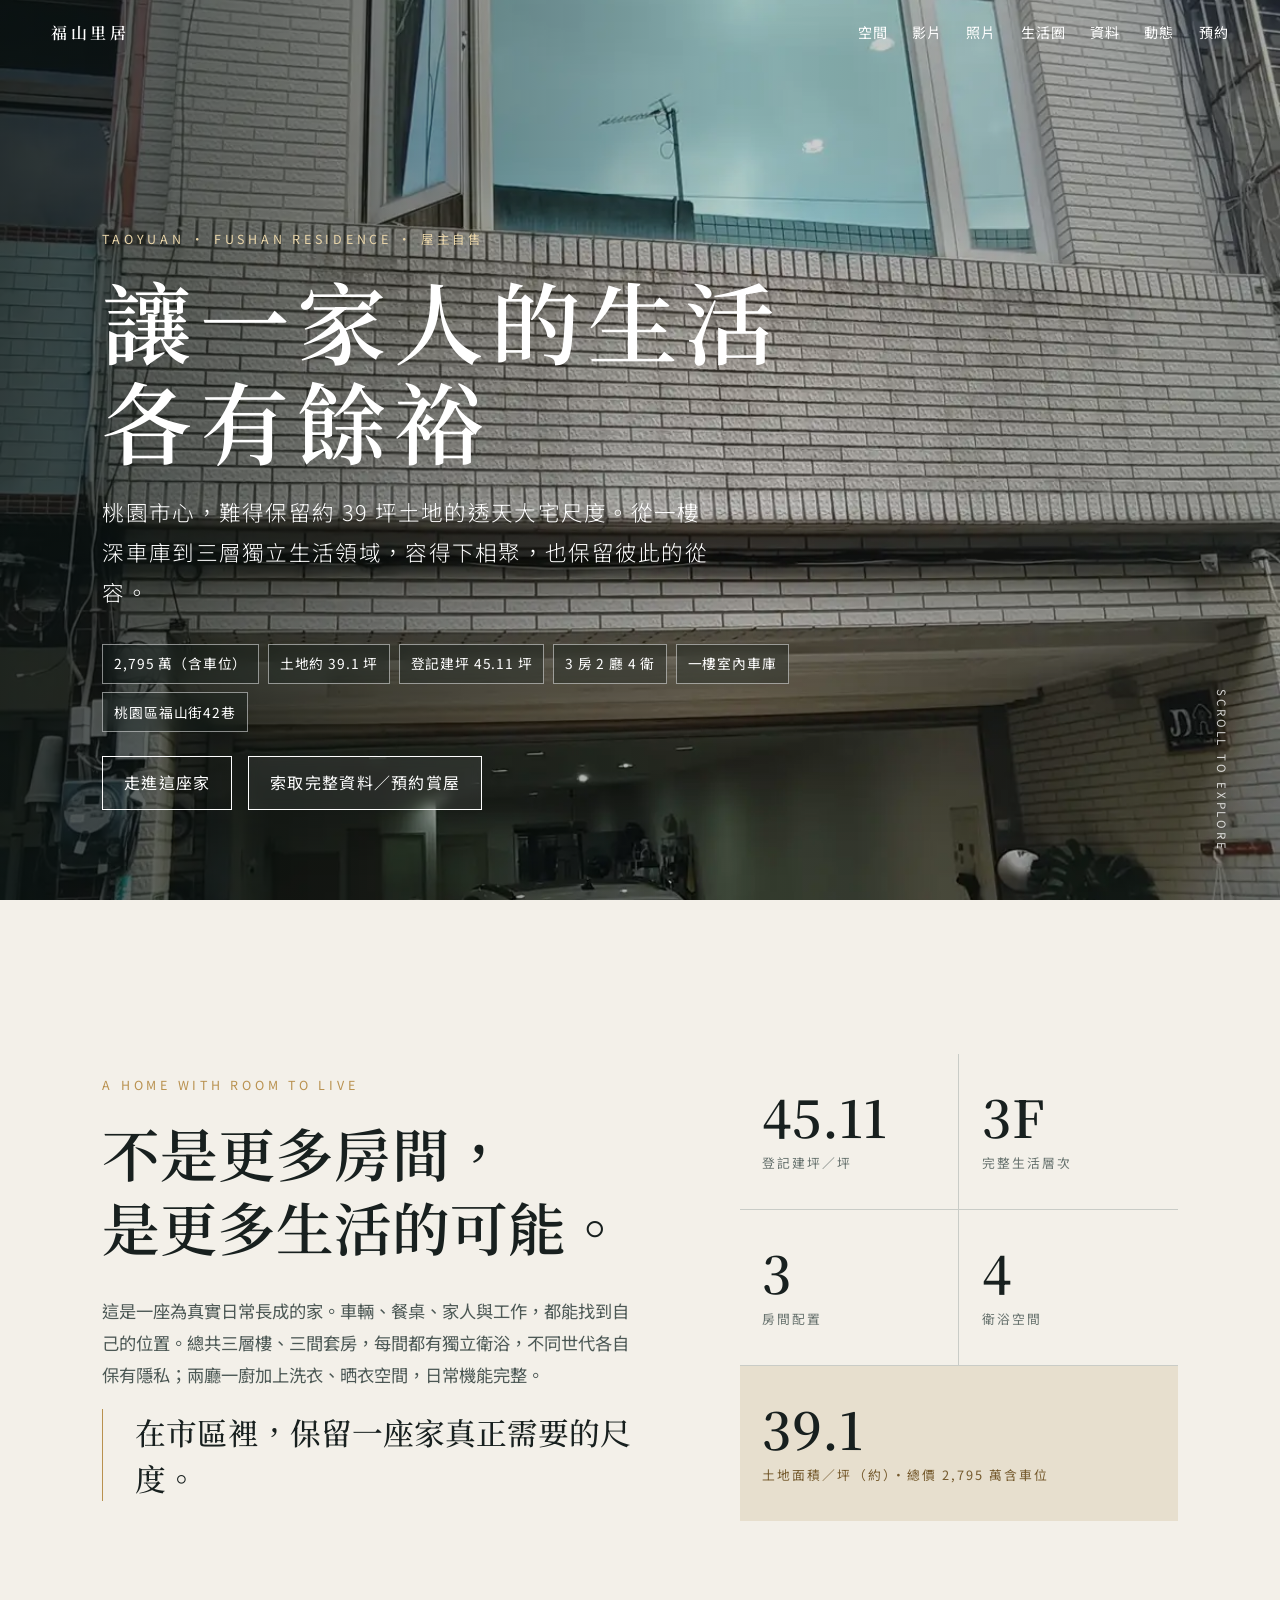
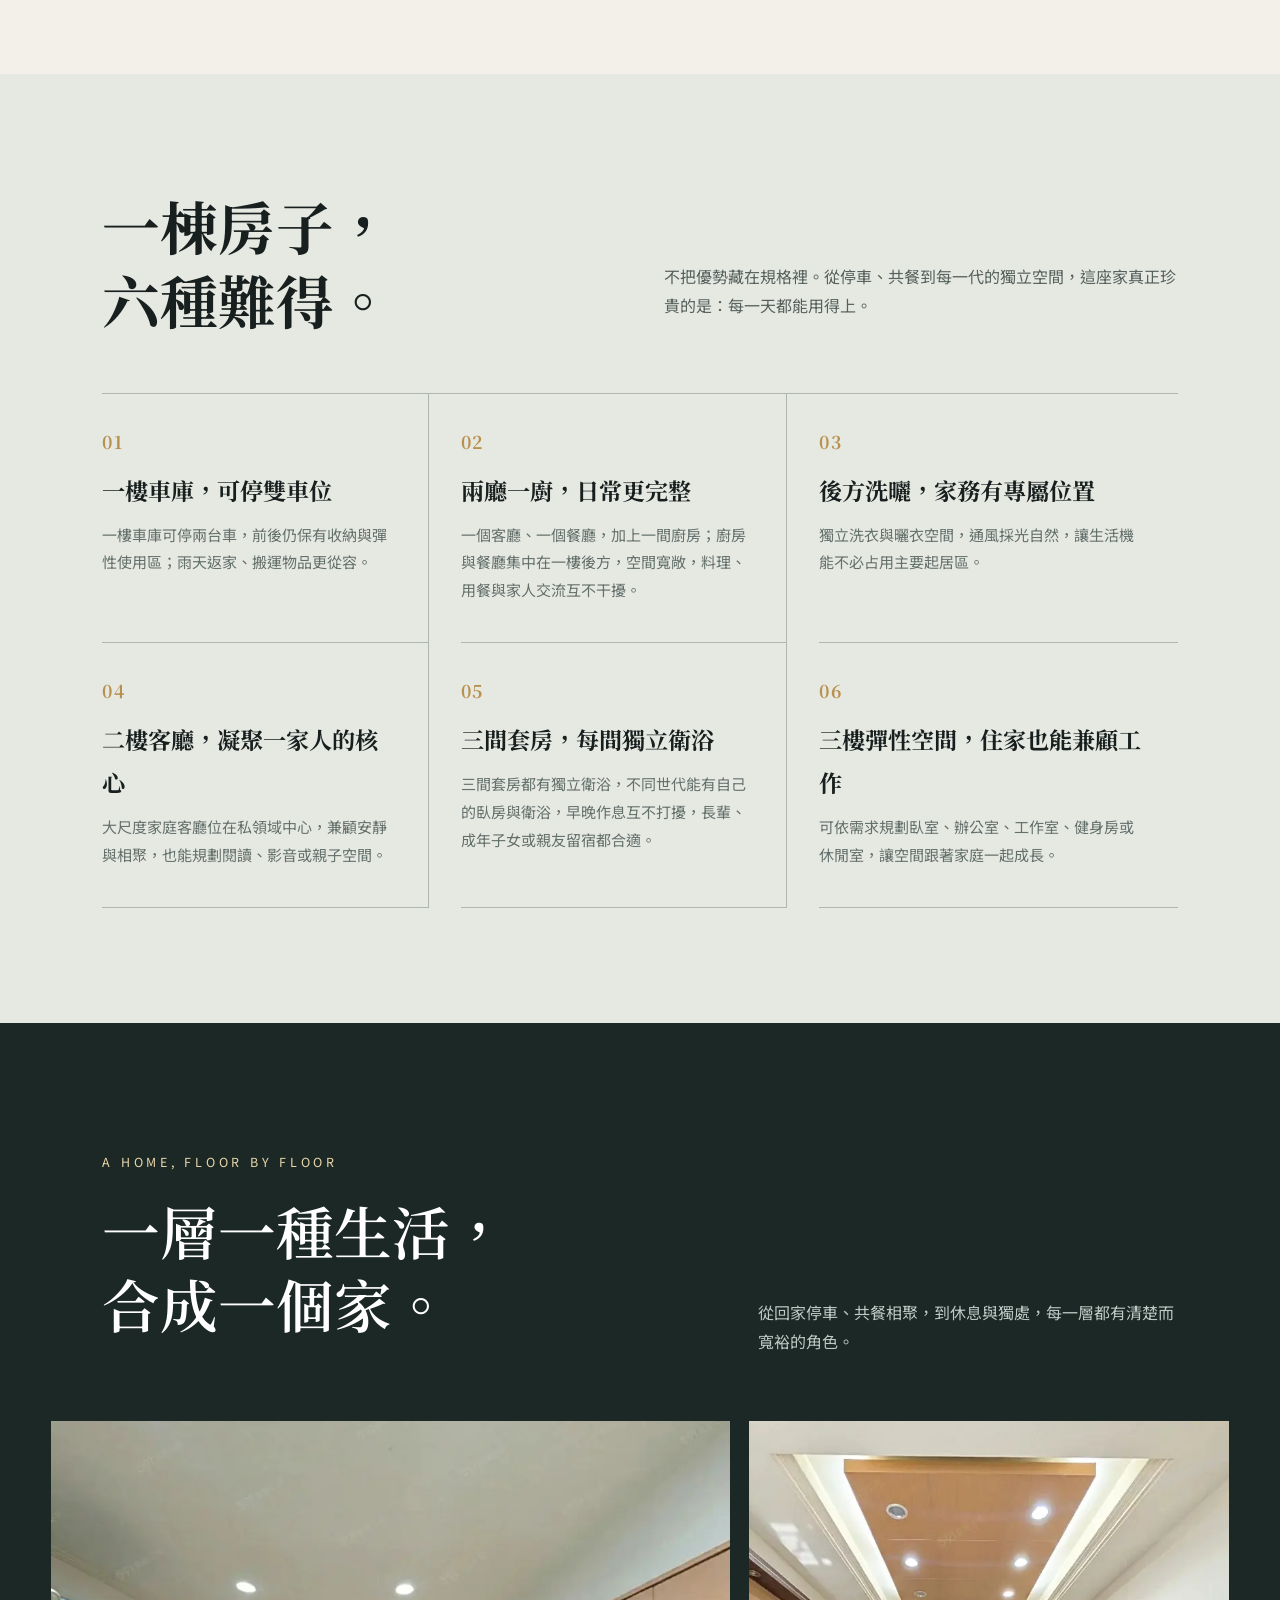
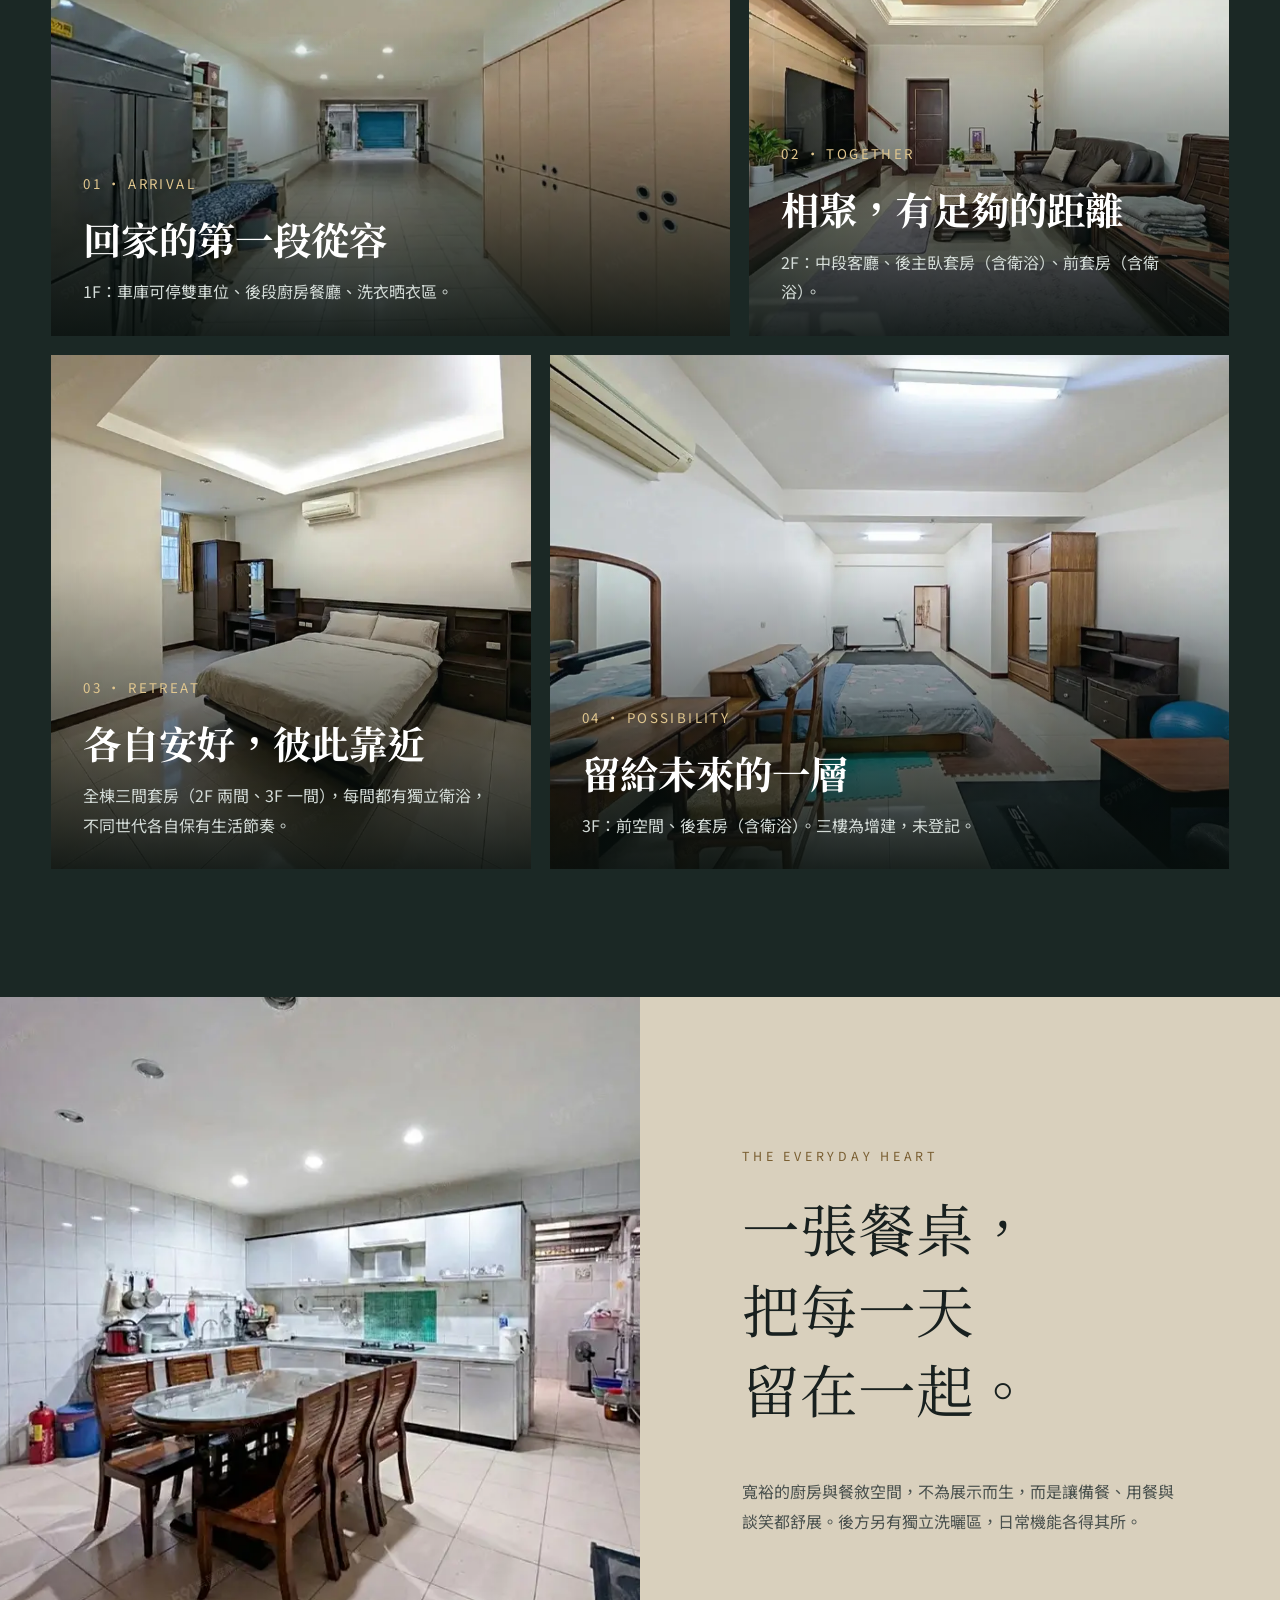
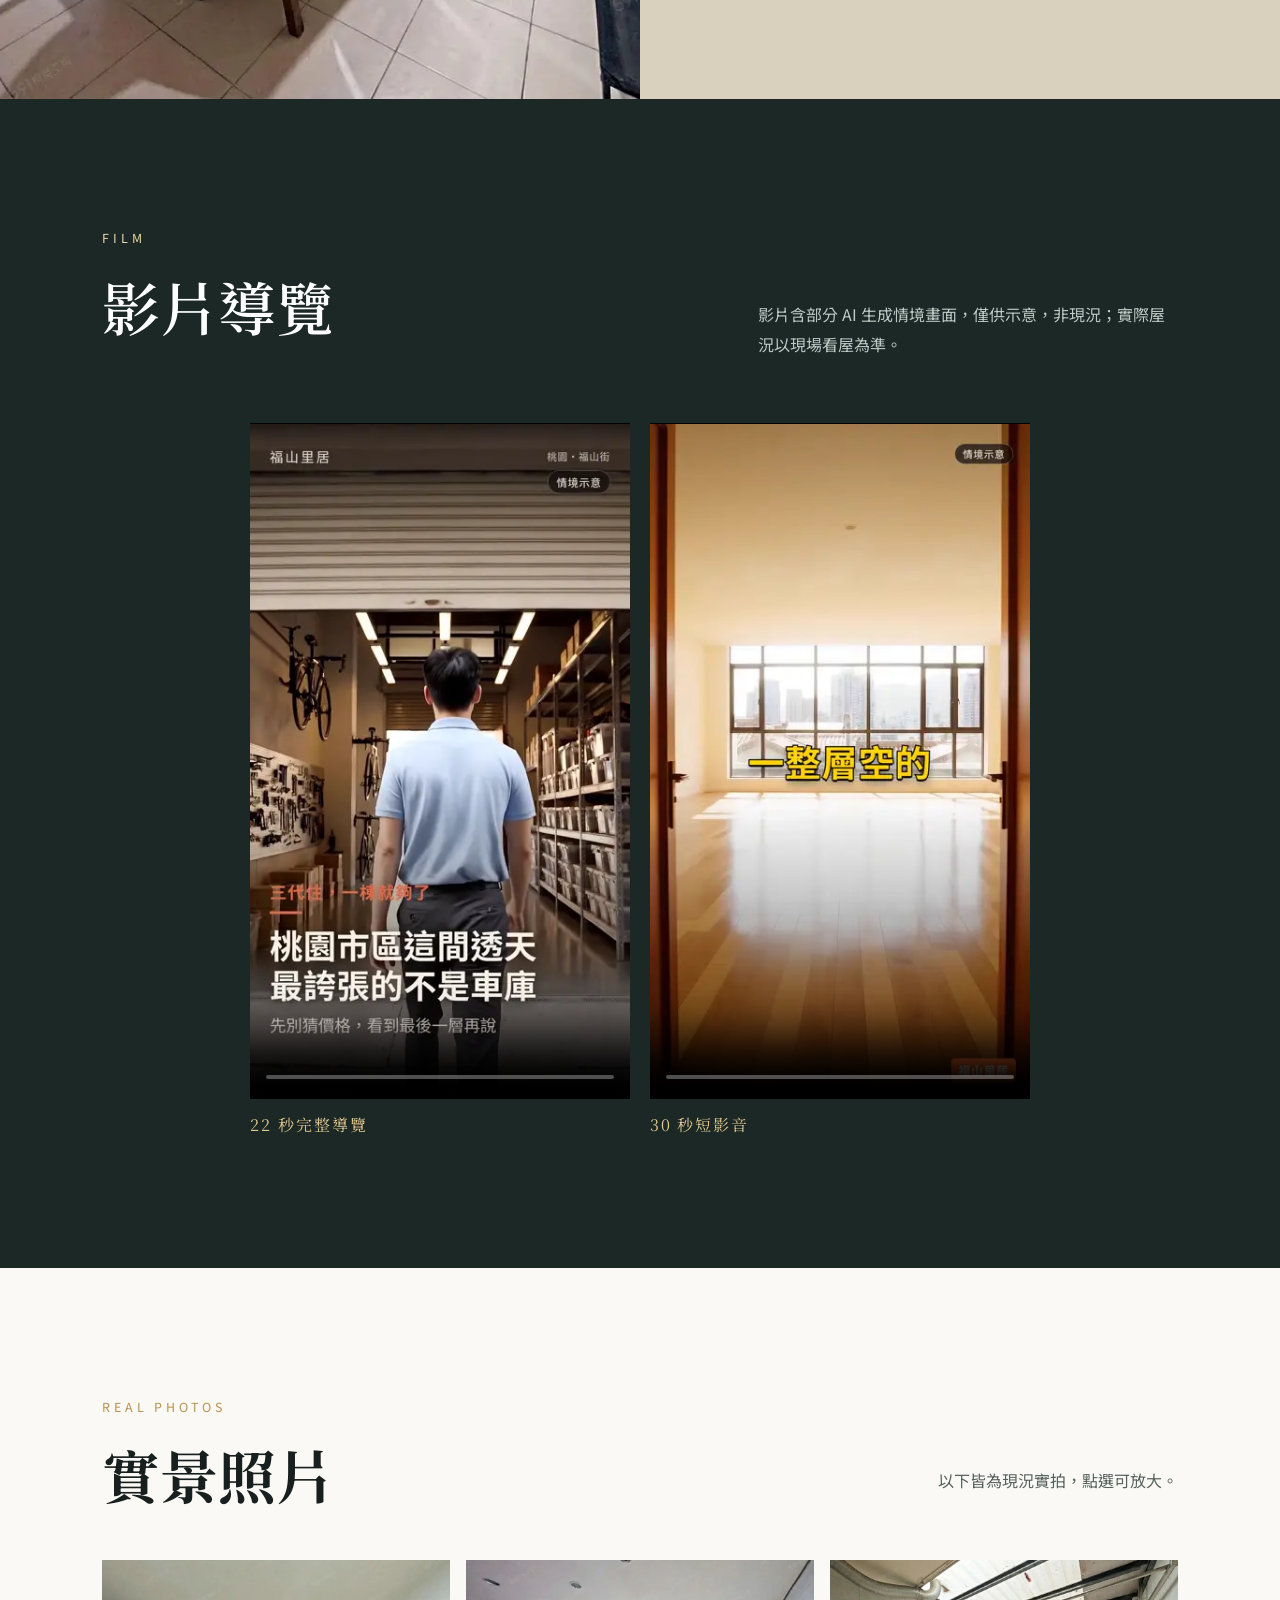
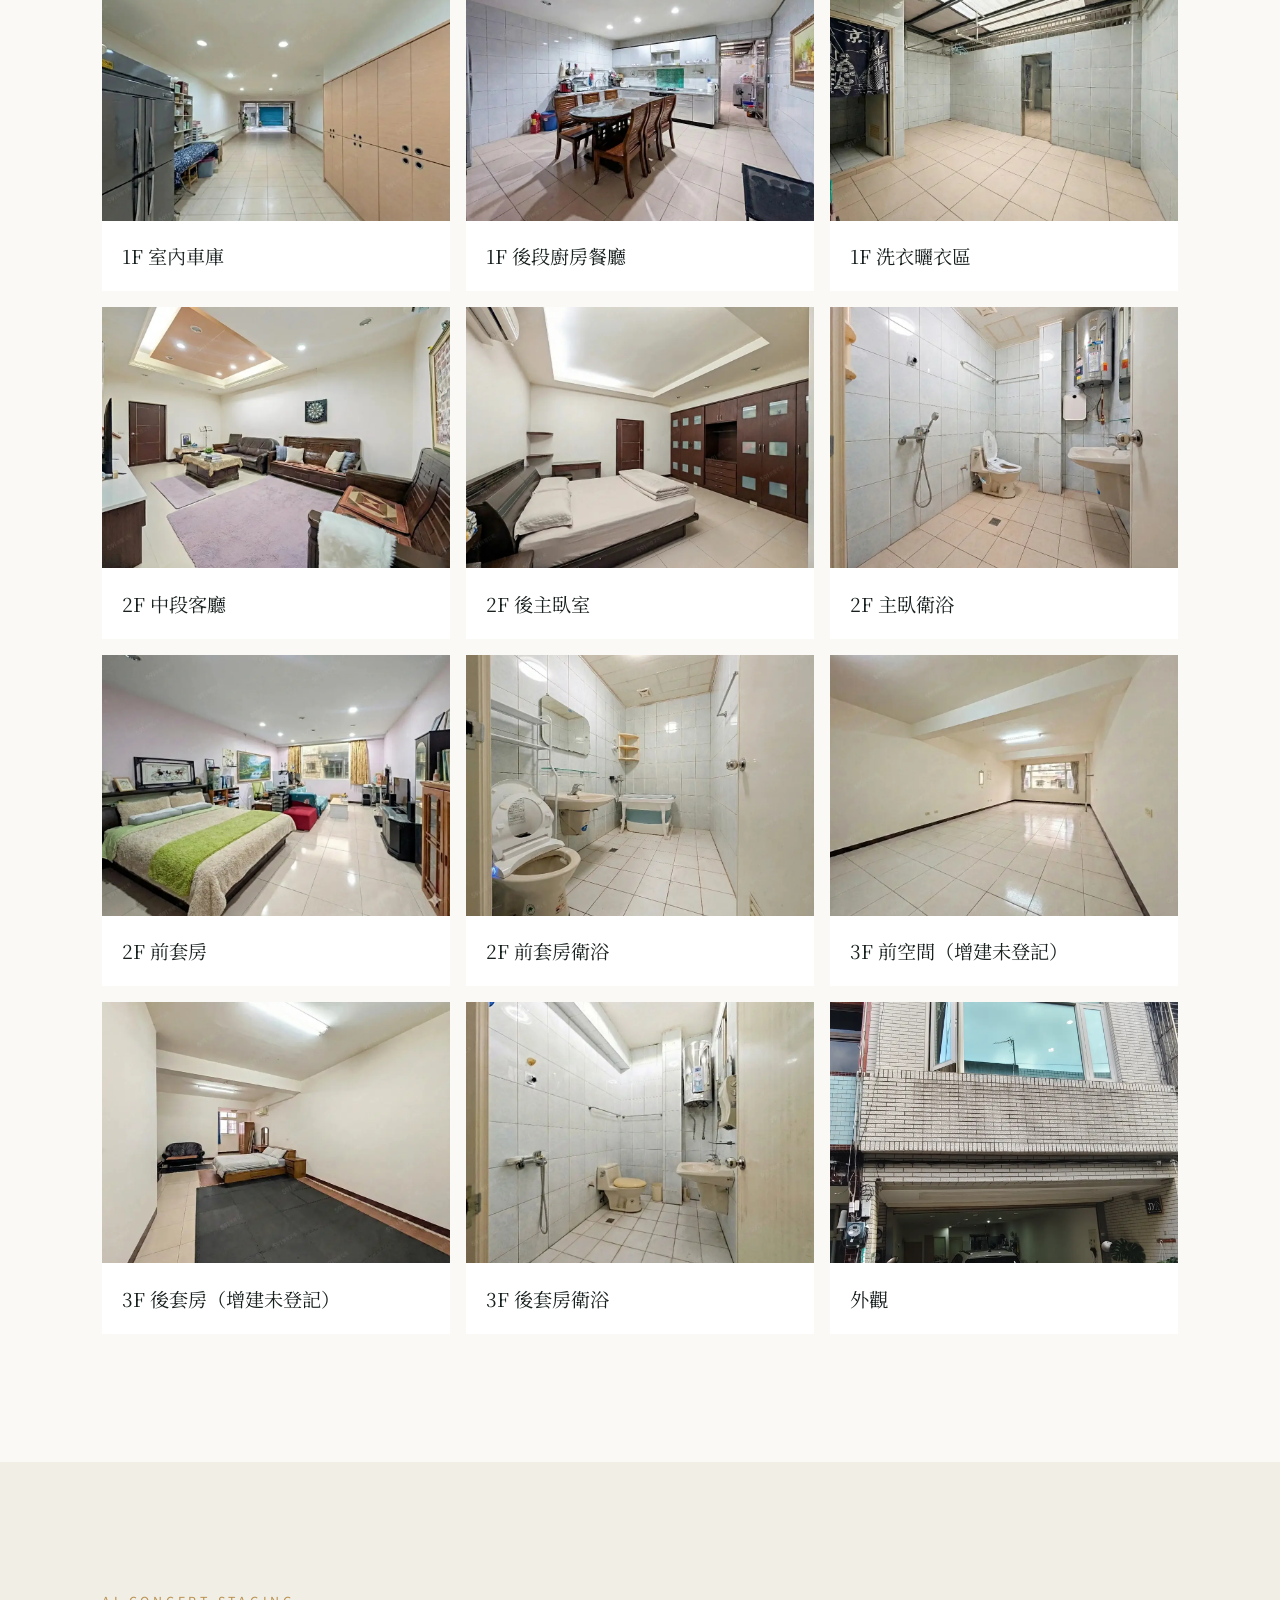
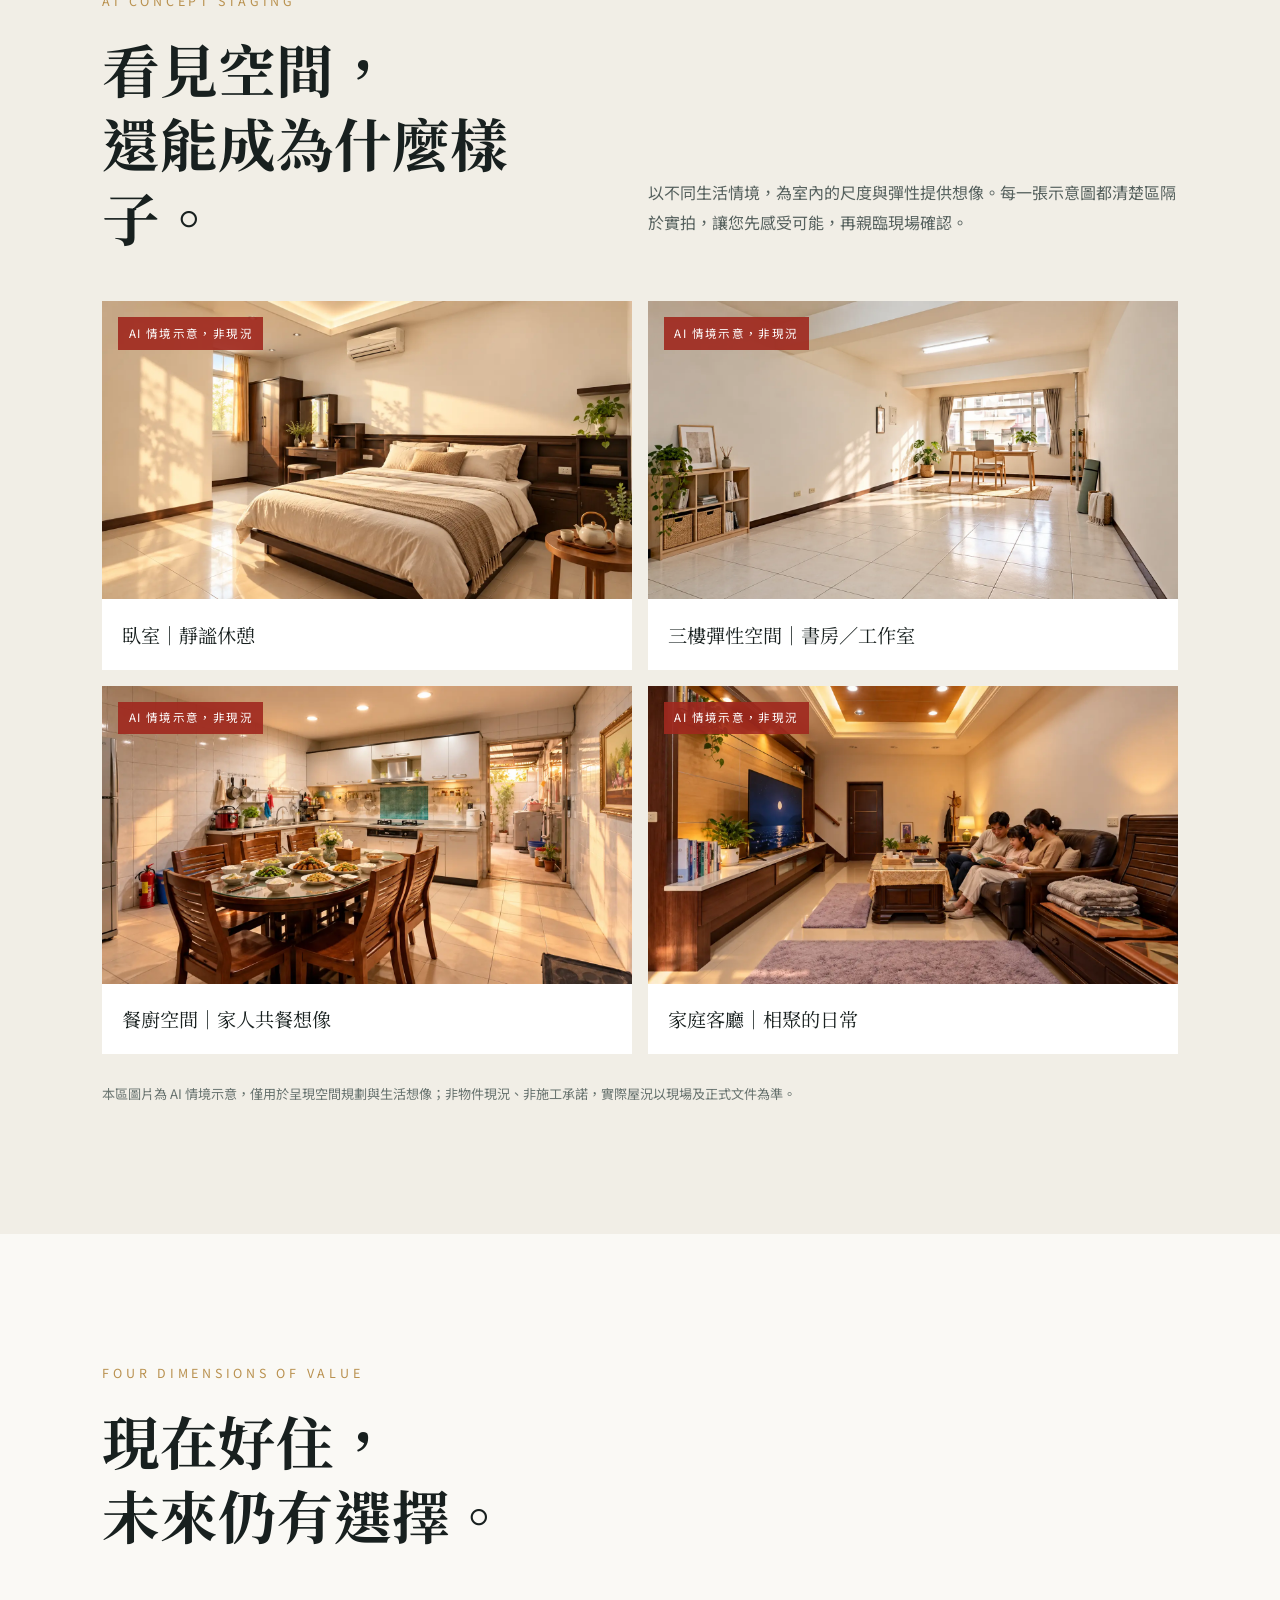
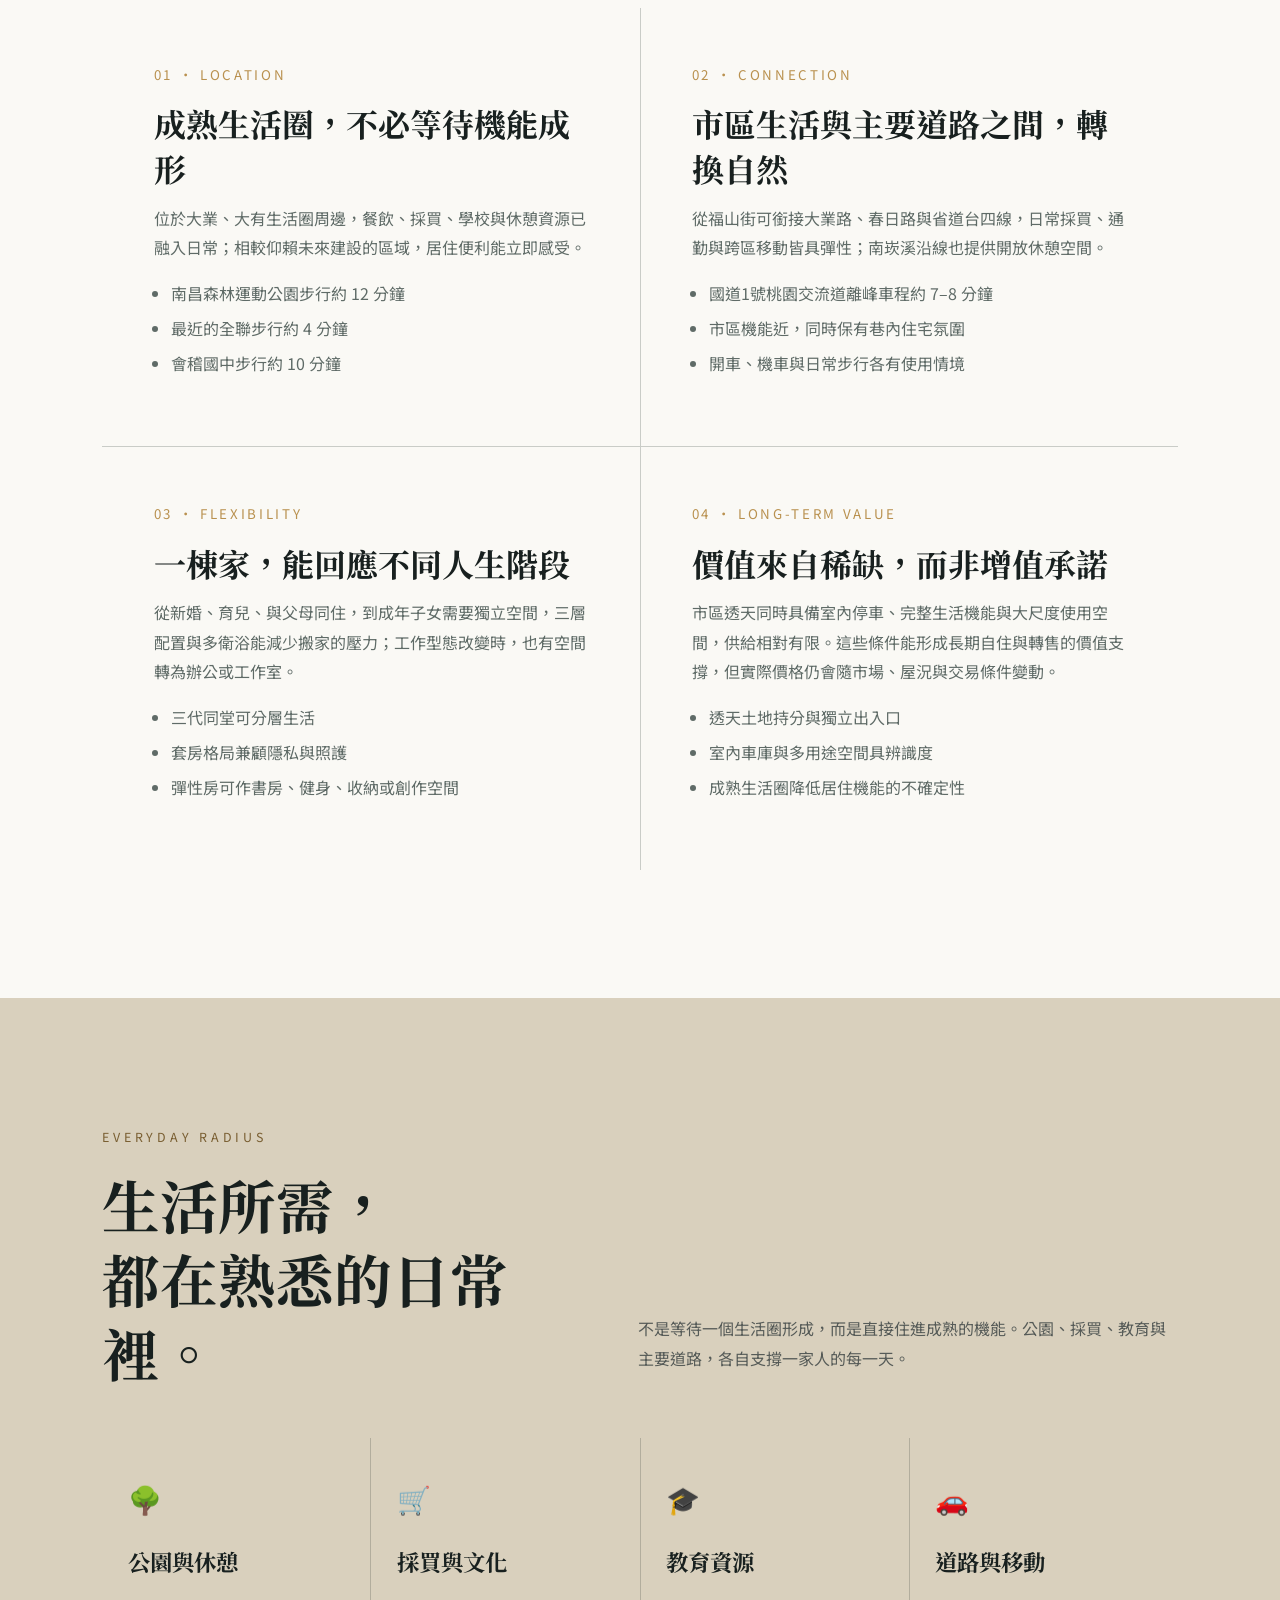
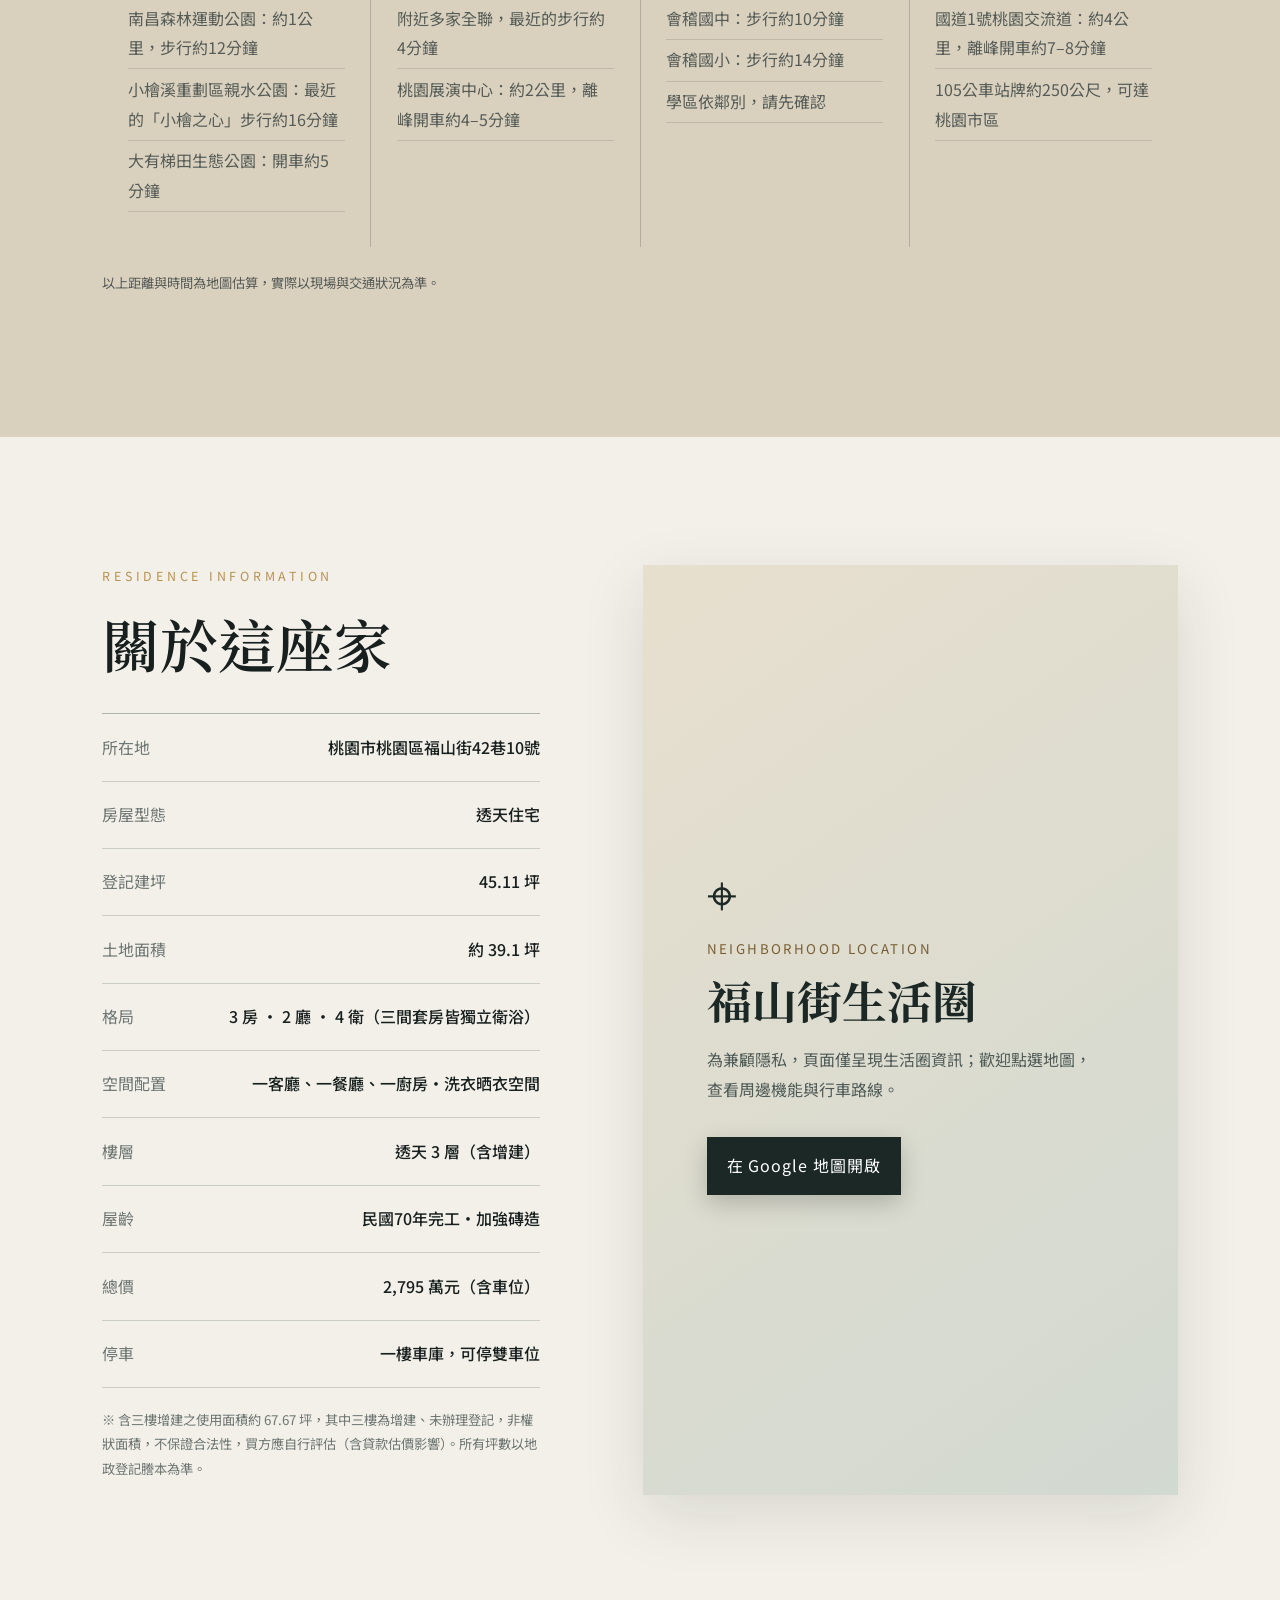
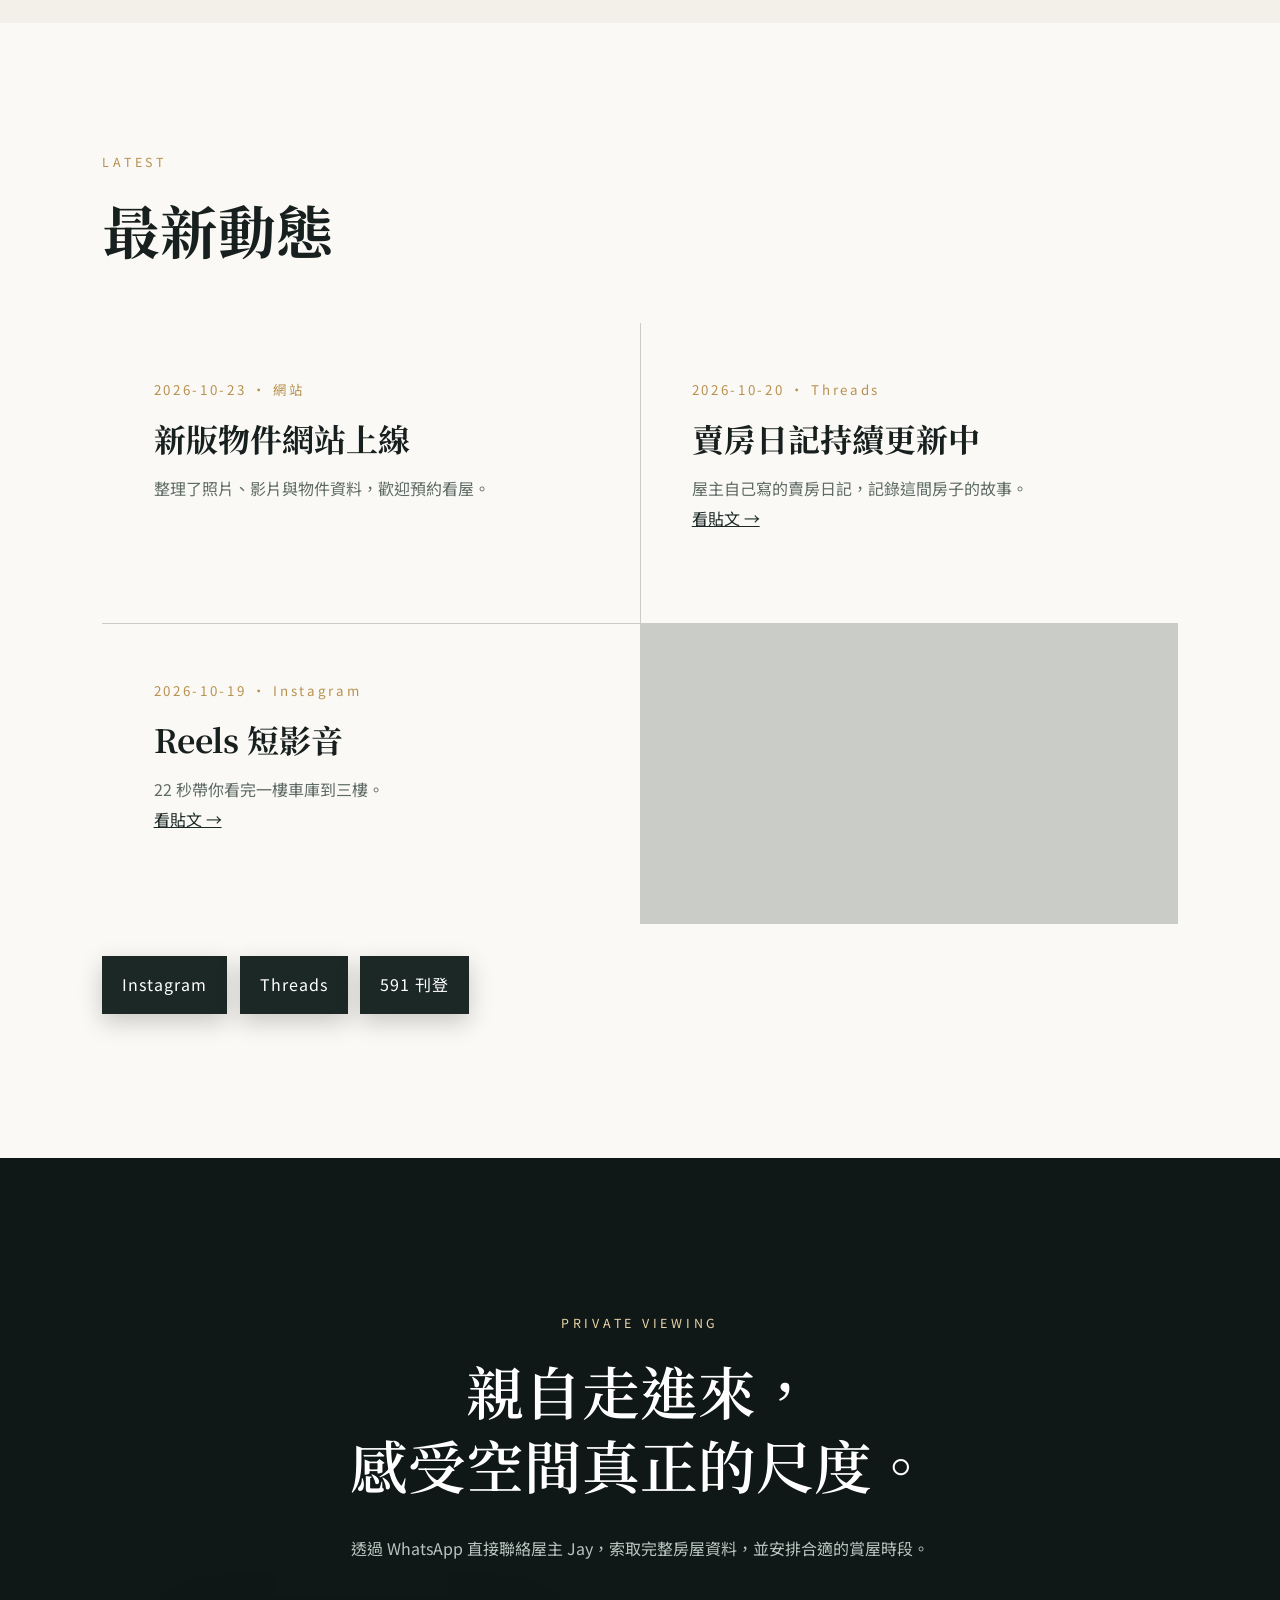
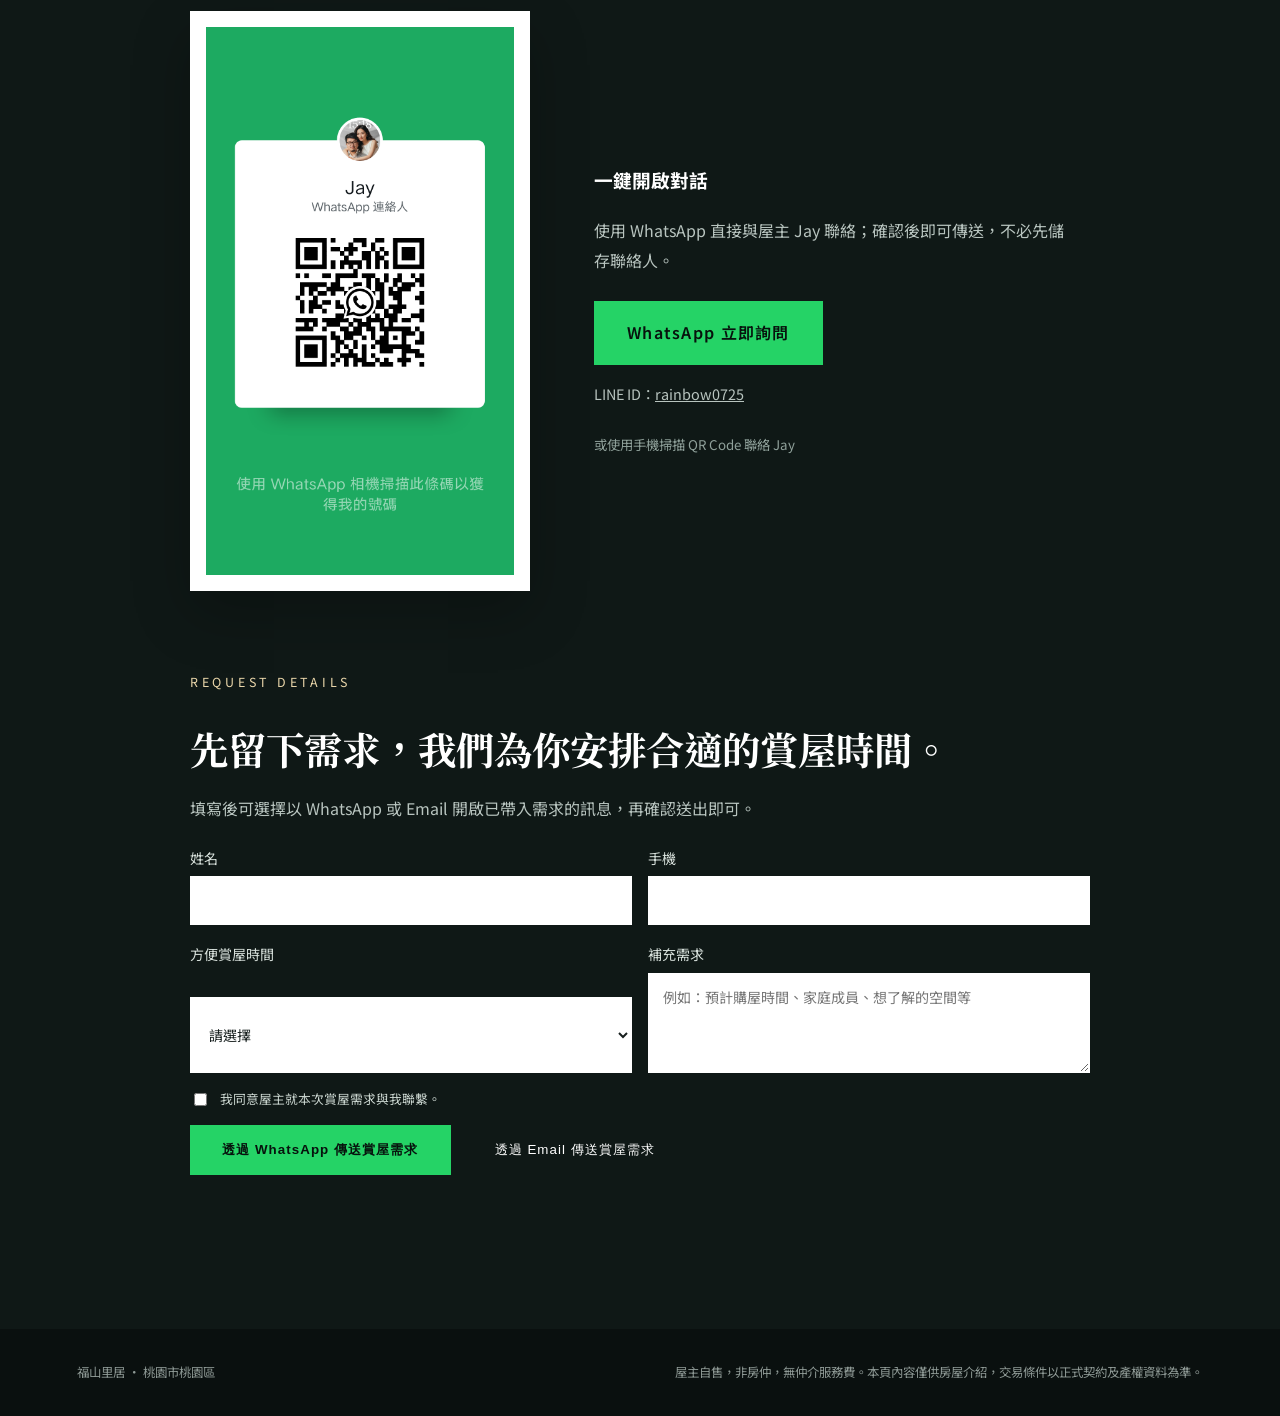
==== index.html @ cd38670b "Update layout/spec copy: 3 floors, 3 en-suites, 2-car garage, 2 halls 1 kitchen, laundry; add LINE I" ====
<!doctype html>
<html lang="zh-Hant">
<head>
  <meta charset="utf-8">
  <meta name="viewport" content="width=device-width, initial-scale=1">
<title>福山里居｜桃園區福山街透天 2,795萬・土地約39坪・室內車庫｜屋主自售</title>
<meta name="description" content="桃園市桃園區福山街42巷10號 透天三層，土地約39.1坪，登記建坪45.11坪，3房2廳4衛（三間套房皆有獨立衛浴），一樓車庫可停雙車位，開價2,795萬含車位。屋主自售，非房仲。">
<link rel="canonical" href="https://kp20240001-netizen.github.io/fushan-street/">
<meta property="og:type" content="website"><meta property="og:locale" content="zh_TW"><meta property="og:url" content="https://kp20240001-netizen.github.io/fushan-street/">
<meta property="og:title" content="福山里居｜桃園區透天 2,795萬・土地約39坪・室內車庫">
<meta property="og:description" content="屋主自售｜3房2廳4衛｜登記建坪45.11坪｜近南昌森林運動公園、會稽國中">
<meta property="og:image" content="https://kp20240001-netizen.github.io/fushan-street/img/og.jpg"><meta property="og:image:width" content="1200"><meta property="og:image:height" content="630">
<meta name="twitter:card" content="summary_large_image"><meta name="theme-color" content="#1b2825">

  <script>
    window.dataLayer = window.dataLayer || [];
    function gtag(){dataLayer.push(arguments);}
    gtag('js', new Date());
    gtag('config', 'AW-18326742150');
    function gtag_report_conversion(url) {
      var callback = function () {
        if (typeof(url) != 'undefined') {
          window.location = url;
        }
      };
      gtag('event', 'conversion', {
        'send_to': 'AW-18326742150/KFbKCLuOopAdEIbJ76JE',
        'value': 1.0,
        'currency': 'TWD',
        'event_callback': callback
      });
      return false;
    }
  </script>
  <link rel="preconnect" href="https://fonts.googleapis.com">
  <link rel="preconnect" href="https://fonts.gstatic.com" crossorigin>
  <link href="https://fonts.googleapis.com/css2?family=Noto+Sans+TC:wght@300;400;500;600&family=Noto+Serif+TC:wght@500;600;700&display=swap" rel="stylesheet">
  <link rel="icon" type="image/svg+xml" href="data:image/svg+xml,%3Csvg xmlns='http://www.w3.org/2000/svg' viewBox='0 0 64 64'%3E%3Crect width='64' height='64' rx='10' fill='%231c2826'/%3E%3Cpath d='M13 34 32 17l19 17v17H38V38H26v13H13Z' fill='%23d6b36a'/%3E%3C/svg%3E">
  <style>
    :root{--ink:#18201f;--deep:#1b2825;--paper:#f3f0e9;--gold:#b9914f;--mist:#dfe5df;--white:#fff;--serif:"Noto Serif TC",serif;--sans:"Noto Sans TC",sans-serif}
    *{box-sizing:border-box}html{scroll-behavior:smooth}body{margin:0;background:var(--paper);color:var(--ink);font-family:var(--sans);font-size:16px;line-height:1.85}.nav{position:fixed;z-index:20;left:0;right:0;top:0;display:flex;align-items:center;justify-content:space-between;padding:1.1rem clamp(1.25rem,4vw,4rem);color:#fff;transition:.35s}.nav.scrolled{background:rgba(24,32,31,.94);backdrop-filter:blur(14px);padding-top:.72rem;padding-bottom:.72rem}.brand{font-family:var(--serif);letter-spacing:.22em;font-weight:600}.nav a{color:inherit;text-decoration:none}.nav-links{display:flex;gap:1.5rem;font-size:.88rem;letter-spacing:.08em}.line-button{display:inline-flex;align-items:center;justify-content:center;min-height:48px;padding:.7rem 1.3rem;border:1px solid currentColor;text-decoration:none;color:inherit;letter-spacing:.08em;transition:.25s}.line-button:hover{background:var(--gold);border-color:var(--gold);color:#fff}.hero{height:100svh;min-height:640px;position:relative;display:flex;align-items:flex-end;overflow:hidden;color:#fff}.hero-bg{position:absolute;inset:0;background:linear-gradient(90deg,rgba(8,17,15,.76) 0%,rgba(8,17,15,.18) 58%,rgba(8,17,15,.35)),url('img/exterior.webp') center/cover no-repeat;transform:scale(1.035);animation:reveal 1.8s ease-out forwards}@keyframes reveal{to{transform:scale(1)}}.hero-content{position:relative;z-index:2;padding:0 clamp(1.5rem,8vw,9rem) clamp(4rem,10vh,7rem);max-width:980px}.eyebrow{font-size:.78rem;letter-spacing:.3em;text-transform:uppercase;color:#ead6aa;margin-bottom:1.2rem}.hero h1{font-family:var(--serif);font-size:clamp(3rem,7vw,6.8rem);line-height:1.12;letter-spacing:.08em;margin:0 0 1.35rem;font-weight:600}.hero p{font-size:clamp(1.05rem,1.8vw,1.35rem);font-weight:300;max-width:620px;letter-spacing:.06em;margin:0 0 2rem}.hero-actions{display:flex;flex-wrap:wrap;gap:1rem}.ghost{background:rgba(255,255,255,.08);backdrop-filter:blur(6px)}.scroll-cue{position:absolute;right:3rem;bottom:3rem;z-index:2;writing-mode:vertical-rl;font-size:.72rem;letter-spacing:.25em;opacity:.8}.intro{display:grid;grid-template-columns:1.1fr .9fr;gap:clamp(3rem,8vw,9rem);padding:clamp(6rem,12vw,11rem) clamp(1.5rem,8vw,9rem);align-items:center}.intro h2,.chapter h2,.facts h2,.contact h2{font-family:var(--serif);font-size:clamp(2.2rem,4.5vw,4.7rem);line-height:1.28;margin:.2rem 0 2rem;font-weight:600}.intro-copy p{font-size:1.08rem;color:#4c5855;max-width:620px}.statement{border-left:1px solid var(--gold);padding-left:2rem}.statement strong{display:block;font-family:var(--serif);font-size:clamp(1.55rem,2.4vw,2.5rem);line-height:1.5;font-weight:500}.numbers{display:grid;grid-template-columns:repeat(2,1fr);gap:1px;background:#c9ccc7}.number{background:var(--paper);padding:2rem 1.4rem}.number b{display:block;font-family:var(--serif);font-size:clamp(2rem,4vw,3.4rem);font-weight:600;line-height:1.2}.number span{font-size:.8rem;letter-spacing:.16em;color:#68736f}.chapter{background:var(--deep);color:#fff;padding:clamp(6rem,10vw,9rem) 0}.chapter-head{padding:0 clamp(1.5rem,8vw,9rem);display:flex;align-items:end;justify-content:space-between;gap:2rem;margin-bottom:3rem}.chapter-head p{max-width:420px;color:#bec9c4}.story-grid{display:grid;grid-template-columns:repeat(12,1fr);gap:1.2rem;padding:0 clamp(1.5rem,4vw,4.5rem)}.story{position:relative;overflow:hidden;min-height:460px}.story:nth-child(1){grid-column:span 7}.story:nth-child(2){grid-column:span 5}.story:nth-child(3){grid-column:span 5}.story:nth-child(4){grid-column:span 7}.story img{width:100%;height:100%;object-fit:cover;display:block;transition:.7s}.story:hover img{transform:scale(1.035)}.story::after{content:"";position:absolute;inset:40% 0 0;background:linear-gradient(transparent,rgba(7,15,13,.9))}.story-copy{position:absolute;z-index:2;left:2rem;right:2rem;bottom:1.8rem}.story-copy small{letter-spacing:.18em;color:#e1c78f}.story-copy h3{font-family:var(--serif);font-size:clamp(1.6rem,3vw,2.6rem);margin:.35rem 0 .2rem}.story-copy p{margin:0;color:#d4dcd8;max-width:520px}.day{display:grid;grid-template-columns:1fr 1fr;min-height:78vh}.day-image{background:url('img/1f-kitchen.webp') center/cover}.day-copy{background:#d9d0bd;padding:clamp(4rem,8vw,8rem);display:flex;flex-direction:column;justify-content:center}.day-copy blockquote{font-family:var(--serif);font-size:clamp(2rem,4.5vw,4.3rem);line-height:1.4;margin:0 0 2rem}.day-copy p{max-width:540px;color:#4a514e}.facts{padding:clamp(6rem,10vw,10rem) clamp(1.5rem,8vw,9rem);display:grid;grid-template-columns:.9fr 1.1fr;gap:clamp(3rem,8vw,8rem)}.fact-list{border-top:1px solid #aeb3ad}.fact{display:flex;justify-content:space-between;gap:1rem;padding:1.15rem 0;border-bottom:1px solid #c9ccc7}.fact dt{color:#6d7673}.fact dd{margin:0;text-align:right;font-weight:500}.note{font-size:.83rem;color:#6d7673;margin-top:1.25rem}.map-wrap{position:relative;background:#fff;padding:1rem;box-shadow:0 20px 60px rgba(24,32,31,.12)}.map-wrap img{width:100%;height:100%;object-fit:cover;display:block}.contact{background:#0f1816;color:#fff;text-align:center;padding:clamp(6rem,12vw,11rem) 1.5rem}.contact p{color:#b8c4bf;max-width:650px;margin:0 auto 2rem}.contact .line-button{background:var(--gold);border-color:var(--gold);padding:1rem 2rem}.footer{background:#0a100f;color:#8e9995;display:flex;justify-content:space-between;gap:2rem;padding:2rem clamp(1.5rem,6vw,6rem);font-size:.78rem}.reveal{opacity:0;transform:translateY(26px);transition:.8s ease}.reveal.visible{opacity:1;transform:none}.mobile-cta{display:none}
    .advantages{padding:clamp(5rem,9vw,8rem) clamp(1.5rem,8vw,9rem);background:#e6e8e2}.advantages-head{display:grid;grid-template-columns:1fr 1fr;gap:3rem;align-items:end;margin-bottom:3.5rem}.advantages-head h2{font-family:var(--serif);font-size:clamp(2.2rem,4.5vw,4.7rem);line-height:1.28;margin:0}.advantages-head p{color:#56615e;max-width:560px}.adv-grid{display:grid;grid-template-columns:repeat(3,1fr);border-top:1px solid #afb6b0}.adv{padding:2rem 2rem 2.4rem 0;border-bottom:1px solid #afb6b0}.adv:not(:nth-child(3n)){border-right:1px solid #afb6b0;margin-right:2rem}.adv b{display:block;color:var(--gold);font-family:var(--serif);font-size:1.1rem;letter-spacing:.08em;margin-bottom:.65rem}.adv h3{font-family:var(--serif);font-size:1.45rem;margin:0 0 .55rem}.adv p{margin:0;color:#64706c;font-size:.94rem}
    .value-scenes{padding:clamp(6rem,10vw,10rem) clamp(1.5rem,8vw,9rem);background:#faf9f5}.value-scenes h2{font-family:var(--serif);font-size:clamp(2.2rem,4.5vw,4.7rem);line-height:1.28;margin:.2rem 0 3.5rem}.scene-grid{display:grid;grid-template-columns:repeat(2,1fr);gap:1px;background:#c9ccc7}.scene{background:#faf9f5;padding:clamp(2rem,4vw,4rem);min-height:300px}.scene small{color:var(--gold);letter-spacing:.2em}.scene h3{font-family:var(--serif);font-size:clamp(1.5rem,2.5vw,2.3rem);line-height:1.4;margin:.8rem 0}.scene p{color:#5f6b67;margin:0}.scene ul{padding-left:1.1rem;color:#5f6b67}.scene li{margin:.35rem 0}.radius{background:#d9d0bd;padding:clamp(6rem,10vw,9rem) clamp(1.5rem,8vw,9rem)}.radius-head{display:flex;justify-content:space-between;align-items:end;gap:3rem;margin-bottom:3rem}.radius h2{font-family:var(--serif);font-size:clamp(2.2rem,4.5vw,4.7rem);line-height:1.28;margin:0}.radius-head p{max-width:540px;color:#565b58}.radius-grid{display:grid;grid-template-columns:repeat(4,1fr);gap:1px;background:rgba(62,67,63,.25)}.radius-card{background:#d9d0bd;padding:2.2rem 1.6rem;min-height:290px}.radius-card span{display:block;font-size:1.7rem;margin-bottom:1.1rem}.radius-card h3{font-family:var(--serif);font-size:1.4rem;margin:0 0 1rem}.radius-card ul{list-style:none;padding:0;margin:0;color:#555c58}.radius-card li{padding:.35rem 0;border-bottom:1px solid rgba(62,67,63,.16)}
    .map-wrap{min-height:560px}.map-card{min-height:100%;padding:clamp(2rem,5vw,4rem);display:flex;flex-direction:column;justify-content:center;align-items:flex-start;background:linear-gradient(145deg,#e7dfce,#d2d9d1);color:var(--deep);overflow:hidden}.map-card-icon{font-size:3.3rem;line-height:1;margin-bottom:1.2rem}.map-card small{letter-spacing:.18em;color:#795e31}.map-card h3{font-family:var(--serif);font-size:clamp(1.8rem,3.5vw,3.2rem);line-height:1.3;margin:.6rem 0 1rem}.map-card p{max-width:390px;color:#4f5b57;margin:0 0 2rem}.map-open{position:static;background:var(--deep);color:#fff;text-decoration:none;padding:.9rem 1.25rem;box-shadow:0 8px 24px rgba(0,0,0,.2);letter-spacing:.06em}.map-open:hover{background:var(--gold)}.number.actual-area{grid-column:span 2;background:#e7dfce}.number.actual-area span{color:#755a2d}.ai-staging{background:#f1eee6;padding:clamp(6rem,10vw,10rem) clamp(1.5rem,8vw,9rem)}.ai-staging-head{display:flex;justify-content:space-between;align-items:end;gap:3rem;margin-bottom:3rem}.ai-staging h2{font-family:var(--serif);font-size:clamp(2.2rem,4.5vw,4.7rem);line-height:1.28;margin:0}.ai-staging-head p{max-width:530px;color:#56615e}.ai-gallery{display:grid;grid-template-columns:repeat(2,1fr);gap:1rem}.ai-scene{position:relative;background:#fff;overflow:hidden}.ai-scene img{width:100%;aspect-ratio:16/9;object-fit:cover;display:block}.ai-scene figcaption{padding:1.1rem 1.25rem;font-family:var(--serif);font-size:1.2rem}.ai-tag{position:absolute;top:1rem;left:1rem;background:rgba(15,24,22,.88);color:#fff;padding:.35rem .65rem;font-size:.72rem;letter-spacing:.12em}.ai-disclaimer{margin:1.7rem 0 0;color:#68736f;font-size:.82rem;max-width:780px}.story-zoom,.ai-zoom{cursor:zoom-in}.image-lightbox{position:fixed;z-index:100;inset:0;display:none;align-items:center;justify-content:center;padding:1.5rem;background:rgba(6,12,11,.92)}.image-lightbox.open{display:flex}.image-lightbox img{display:block;max-width:100%;max-height:88vh;object-fit:contain;box-shadow:0 24px 70px rgba(0,0,0,.45)}.lightbox-close{position:absolute;top:1.1rem;right:1.1rem;width:42px;height:42px;border:1px solid rgba(255,255,255,.6);border-radius:50%;background:rgba(0,0,0,.2);color:#fff;font-size:1.7rem;line-height:1;cursor:pointer}.lightbox-caption{position:absolute;left:1.5rem;right:1.5rem;bottom:1.3rem;text-align:center;color:#fff;font-size:.9rem}
    .whatsapp-card{display:grid;grid-template-columns:minmax(240px,340px) minmax(280px,470px);gap:clamp(2rem,5vw,5rem);align-items:center;max-width:900px;margin:3rem auto 0;text-align:left}.whatsapp-qr{background:#fff;padding:1rem;box-shadow:0 22px 55px rgba(0,0,0,.24)}.whatsapp-qr img{display:block;width:100%;height:auto}.whatsapp-copy p{margin:0 0 1.6rem}.whatsapp-copy small{display:block;color:#8fa09a;margin-top:1rem}.contact .whatsapp-button{background:#25d366;border-color:#25d366;color:#07120d;padding:1rem 2rem;font-weight:600}.contact .whatsapp-button:hover{background:#48df80;border-color:#48df80;color:#07120d}.contact .messenger-button{margin-top:1rem;background:#0084ff;border-color:#0084ff;color:#fff;padding:.8rem 1.35rem}.contact .messenger-button:hover{background:#1877f2;border-color:#1877f2;color:#fff}.messenger-float{position:fixed;z-index:29;right:1.25rem;bottom:1.25rem;width:56px;height:56px;display:flex;align-items:center;justify-content:center;border-radius:50%;background:#0084ff;color:#fff;text-decoration:none;font-family:Arial,sans-serif;font-size:24px;font-weight:700;box-shadow:0 10px 28px rgba(0,74,173,.35);transition:transform .25s,background .25s}.messenger-float:hover{background:#1877f2;transform:translateY(-3px)}
    @media(max-width:820px){.nav-links{display:none}.hero{min-height:700px}.hero-bg{background-position:58% center}.hero-content{padding-bottom:7rem}.scroll-cue{display:none}.intro,.facts,.day,.advantages-head{grid-template-columns:1fr}.intro{gap:4rem}.adv-grid,.scene-grid,.ai-gallery{grid-template-columns:1fr}.radius-head,.ai-staging-head{display:block}.ai-staging{padding:clamp(4rem,10vw,6rem) 1rem}.ai-staging-head{padding:0 .5rem}.ai-scene img{aspect-ratio:4/3}.ai-scene figcaption{padding:1.35rem 1.5rem;font-size:1.35rem}.radius-grid{grid-template-columns:1fr 1fr}.adv,.adv:not(:nth-child(3n)){border-right:0;margin-right:0}.story-grid{display:block;padding:0 1rem}.story{min-height:420px;margin-bottom:1rem}.chapter-head{display:block}.day-image{min-height:60vh}.day-copy{min-height:65vh}.facts{padding-bottom:8rem}.whatsapp-card{grid-template-columns:1fr;max-width:420px;text-align:center}.whatsapp-qr{max-width:320px;margin:auto}.footer{display:block;padding-bottom:7rem}.messenger-float{bottom:5.6rem}.mobile-cta{display:flex;position:fixed;z-index:30;left:1rem;right:1rem;bottom:1rem;background:#25d366;color:#07120d;text-decoration:none;justify-content:center;align-items:center;min-height:54px;border-radius:2px;box-shadow:0 10px 35px rgba(0,0,0,.25);font-weight:600;letter-spacing:.08em}}@media(max-width:520px){.radius-grid{grid-template-columns:1fr}.map-wrap{min-height:440px}.map-wrap iframe{min-height:408px}.map-open{right:1.5rem;bottom:1.5rem}}
    .ad-facts{display:flex;flex-wrap:wrap;gap:.55rem;margin:0 0 1.5rem}.ad-facts span{padding:.38rem .68rem;border:1px solid rgba(255,255,255,.5);background:rgba(17,29,26,.34);backdrop-filter:blur(7px);font-size:.86rem;letter-spacing:.06em}.lead-section{max-width:900px;margin:5rem auto 0;text-align:left}.lead-section h3{font-family:var(--serif);font-size:clamp(1.7rem,3vw,2.5rem);margin:0 0 .6rem}.lead-section>p{margin:0 0 1.35rem}.lead-form{display:grid;grid-template-columns:1fr 1fr;gap:1rem}.lead-form label{display:grid;gap:.35rem;color:#d7e0db;font-size:.88rem}.lead-form input,.lead-form select,.lead-form textarea{width:100%;padding:.85rem .9rem;border:1px solid rgba(255,255,255,.35);background:#fff;color:#18201f;font:inherit;line-height:1.4}.lead-form textarea{min-height:100px;resize:vertical}.lead-form .full{grid-column:1/-1}.lead-form .consent{display:flex;align-items:flex-start;gap:.65rem;color:#cbd6d0;font-size:.8rem;line-height:1.55}.lead-form .consent input{width:auto;margin-top:.28rem}.lead-actions{display:flex;flex-wrap:wrap;gap:.75rem;grid-column:1/-1}.lead-submit{justify-self:start;border:0;cursor:pointer}.email-button{background:transparent!important;border-color:#dce6e0!important;color:#fff!important}.lead-notice{display:none;grid-column:1/-1;margin:0;color:#cbd6d0;font-size:.85rem}.lead-notice.visible{display:block}.track-ready{display:none}@media(max-width:820px){.ad-facts{gap:.45rem}.ad-facts span{font-size:.76rem}.lead-form{grid-template-columns:1fr}.lead-form .full{grid-column:auto}.lead-section{margin-top:4rem}.lead-actions{grid-column:auto}.lead-submit{width:100%}}
.vids{display:grid;grid-template-columns:repeat(2,minmax(0,380px));gap:1.2rem;justify-content:center;padding:0 clamp(1.5rem,4vw,4.5rem)}.vids figure{margin:0}.vids video{width:100%;aspect-ratio:9/16;background:#000;display:block}.vids figcaption{font-family:var(--serif);color:#e1c78f;letter-spacing:.12em;margin-top:.7rem}.real-gallery{background:#faf9f5}.real-gallery .ai-gallery{grid-template-columns:repeat(3,1fr)}.real-gallery .ai-scene img{aspect-ratio:4/3}.ai-scene{margin:0}.ai-tag{background:rgba(160,40,30,.9)}.radius>.note{margin-top:1.5rem;color:#565b58}.line-note{margin-top:1rem!important;font-size:.9rem}.social{display:flex;flex-wrap:wrap;gap:.8rem;margin-top:2rem}#feed .scene a{color:var(--deep)}@media(max-width:820px){.vids{grid-template-columns:1fr 1fr;gap:.7rem;padding:0 1rem}.real-gallery .ai-gallery{grid-template-columns:1fr 1fr}.real-gallery .ai-scene figcaption{font-size:.95rem;padding:.7rem .8rem}.nav{padding:.9rem 1.25rem}}
@media(max-width:600px){
.nav{padding:.6rem 1rem}.nav.scrolled{padding:.5rem 1rem}.brand{display:inline-flex;align-items:center;min-height:44px}
.hero{height:auto;min-height:0;display:block}.hero-content{position:relative}.hero-bg{background-position:50% 88%}
.hero-content{padding:5.5rem 1.25rem 6.5rem}
.eyebrow{font-size:.7rem;letter-spacing:.2em;margin-bottom:.8rem}
.hero h1{font-size:min(10.6vw,2.9rem);letter-spacing:.04em;line-height:1.22;margin-bottom:1rem}
.hero p{font-size:1rem;line-height:1.75;margin-bottom:1.3rem}
.ad-facts{gap:.4rem;margin-bottom:1.2rem}.ad-facts span{font-size:.8rem;padding:.3rem .55rem}
.hero-actions{gap:.6rem}.hero-actions .line-button{flex:1 1 100%}
.intro h2,.chapter h2,.facts h2,.contact h2,.advantages-head h2,.value-scenes h2,.radius h2,.ai-staging h2{font-size:clamp(1.85rem,8.4vw,2.3rem)}
.intro{padding:4.5rem 1.25rem}.advantages,.value-scenes,.radius,.facts{padding-left:1.25rem;padding-right:1.25rem;padding-top:4.5rem;padding-bottom:4.5rem}.chapter{padding:4.5rem 0}.chapter-head{padding:0 1.25rem}
.number{padding:1.4rem 1rem}.story{min-height:360px}.story-copy{left:1.25rem;right:1.25rem;bottom:1.25rem}
.day-image{min-height:46vh}.day-copy{min-height:auto;padding:3.5rem 1.25rem}.day-copy blockquote{font-size:2rem}
.scene{min-height:auto;padding:1.8rem 1.25rem}.radius-card{min-height:auto;padding:1.6rem 1.25rem}
.fact{flex-wrap:wrap}.fact dd{text-align:left}.map-wrap{min-height:360px}
.contact{padding:4.5rem 1.25rem 3rem}.whatsapp-card{margin-top:2rem}.whatsapp-qr{max-width:220px}
.lead-form input,.lead-form select,.lead-form textarea{font-size:16px}.lead-form .consent input{width:22px;height:22px;margin-top:0}
#feed a{display:inline-flex;align-items:center;min-height:44px}.social .map-open{min-height:44px;display:inline-flex;align-items:center}
.vids{grid-template-columns:1fr 1fr}.footer{padding-bottom:6.5rem}
}
@media(max-width:600px) and (max-height:700px){.hero p{display:none}}
  </style>
</head>
<body>
  <nav class="nav" aria-label="主要導覽"><a class="brand" href="#top">福山里居</a><div class="nav-links"><a href="#space">空間</a><a href="#video">影片</a><a href="#gallery">照片</a><a href="#area">生活圈</a><a href="#details">資料</a><a href="#news">動態</a><a href="#contact">預約</a></div></nav>
  <main>
    <section class="hero" id="top"><div class="hero-bg"></div><div class="hero-content"><div class="eyebrow">Taoyuan · Fushan Residence · 屋主自售</div><h1>讓一家人的生活<br>各有餘裕</h1><p>桃園市心，難得保留約 39 坪土地的透天大宅尺度。從一樓深車庫到三層獨立生活領域，容得下相聚，也保留彼此的從容。</p><div class="ad-facts" aria-label="廣告重點資訊"><span>2,795 萬（含車位）</span><span>土地約 39.1 坪</span><span>登記建坪 45.11 坪</span><span>3 房 2 廳 4 衛</span><span>一樓室內車庫</span><span>桃園區福山街42巷</span></div><div class="hero-actions"><a class="line-button" href="#space">走進這座家</a><a class="line-button ghost" href="#lead-form" data-track="hero_lead_click">索取完整資料／預約賞屋</a></div></div><div class="scroll-cue">SCROLL TO EXPLORE</div></section>
    <section class="intro reveal"><div class="intro-copy"><div class="eyebrow" style="color:var(--gold)">A home with room to live</div><h2>不是更多房間，<br>是更多生活的可能。</h2><p>這是一座為真實日常長成的家。車輛、餐桌、家人與工作，都能找到自己的位置。總共三層樓、三間套房，每間都有獨立衛浴，不同世代各自保有隱私；兩廳一廚加上洗衣、晒衣空間，日常機能完整。</p><div class="statement"><strong>在市區裡，保留一座家真正需要的尺度。</strong></div></div><div class="numbers" aria-label="房屋摘要"><div class="number"><b>45.11</b><span>登記建坪／坪</span></div><div class="number"><b>3F</b><span>完整生活層次</span></div><div class="number"><b>3</b><span>房間配置</span></div><div class="number"><b>4</b><span>衛浴空間</span></div><div class="number actual-area"><b>39.1</b><span>土地面積／坪（約）・總價 2,795 萬含車位</span></div></div></section>
    <section class="advantages"><div class="advantages-head reveal"><h2>一棟房子，<br>六種難得。</h2><p>不把優勢藏在規格裡。從停車、共餐到每一代的獨立空間，這座家真正珍貴的是：每一天都能用得上。</p></div><div class="adv-grid"><article class="adv reveal"><b>01</b><h3>一樓車庫，可停雙車位</h3><p>一樓車庫可停兩台車，前後仍保有收納與彈性使用區；雨天返家、搬運物品更從容。</p></article><article class="adv reveal"><b>02</b><h3>兩廳一廚，日常更完整</h3><p>一個客廳、一個餐廳，加上一間廚房；廚房與餐廳集中在一樓後方，空間寬敞，料理、用餐與家人交流互不干擾。</p></article><article class="adv reveal"><b>03</b><h3>後方洗曬，家務有專屬位置</h3><p>獨立洗衣與曬衣空間，通風採光自然，讓生活機能不必占用主要起居區。</p></article><article class="adv reveal"><b>04</b><h3>二樓客廳，凝聚一家人的核心</h3><p>大尺度家庭客廳位在私領域中心，兼顧安靜與相聚，也能規劃閱讀、影音或親子空間。</p></article><article class="adv reveal"><b>05</b><h3>三間套房，每間獨立衛浴</h3><p>三間套房都有獨立衛浴，不同世代能有自己的臥房與衛浴，早晚作息互不打擾，長輩、成年子女或親友留宿都合適。</p></article><article class="adv reveal"><b>06</b><h3>三樓彈性空間，住家也能兼顧工作</h3><p>可依需求規劃臥室、辦公室、工作室、健身房或休閒室，讓空間跟著家庭一起成長。</p></article></div></section>
    <section class="chapter" id="space"><div class="chapter-head reveal"><div><div class="eyebrow">A home, floor by floor</div><h2>一層一種生活，<br>合成一個家。</h2></div><p>從回家停車、共餐相聚，到休息與獨處，每一層都有清楚而寬裕的角色。</p></div><div class="story-grid"><article class="story reveal"><img class="story-zoom" src="img/1f-garage.webp" alt="寬深的一樓室內車庫" loading="lazy"><div class="story-copy"><small>01 · ARRIVAL</small><h3>回家的第一段從容</h3><p>1F：車庫可停雙車位、後段廚房餐廳、洗衣晒衣區。</p></div></article><article class="story reveal"><img class="story-zoom" src="img/2f-living1.webp" alt="二樓寬敞明亮客廳" loading="lazy"><div class="story-copy"><small>02 · TOGETHER</small><h3>相聚，有足夠的距離</h3><p>2F：中段客廳、後主臥套房（含衛浴）、前套房（含衛浴）。</p></div></article><article class="story reveal"><img class="story-zoom" src="img/2f-master1.webp" alt="二樓後方主臥室" loading="lazy"><div class="story-copy"><small>03 · RETREAT</small><h3>各自安好，彼此靠近</h3><p>全棟三間套房（2F 兩間、3F 一間），每間都有獨立衛浴，不同世代各自保有生活節奏。</p></div></article><article class="story reveal"><img class="story-zoom" src="img/3f-suite1.webp" alt="三樓寬敞彈性房間" loading="lazy"><div class="story-copy"><small>04 · POSSIBILITY</small><h3>留給未來的一層</h3><p>3F：前空間、後套房（含衛浴）。三樓為增建，未登記。</p></div></article></div></section>
    <section class="day"><div class="day-image" role="img" aria-label="一樓後方廚房與餐廳"></div><div class="day-copy reveal"><div class="eyebrow" style="color:#795e31">The everyday heart</div><blockquote>一張餐桌，<br>把每一天<br>留在一起。</blockquote><p>寬裕的廚房與餐敘空間，不為展示而生，而是讓備餐、用餐與談笑都舒展。後方另有獨立洗曬區，日常機能各得其所。</p></div></section>
    <section class="chapter" id="video"><div class="chapter-head reveal"><div><div class="eyebrow">Film</div><h2>影片導覽</h2></div><p>影片含部分 AI 生成情境畫面，僅供示意，非現況；實際屋況以現場看屋為準。</p></div><div class="vids"><figure class="reveal"><video controls playsinline preload="none" poster="img/v22-poster.webp"><source src="video/v22.mp4" type="video/mp4"></video><figcaption>22 秒完整導覽</figcaption></figure><figure class="reveal"><video controls playsinline preload="none" poster="img/v30-poster.webp"><source src="video/v30.mp4" type="video/mp4"></video><figcaption>30 秒短影音</figcaption></figure></div></section>
    <section class="ai-staging real-gallery" id="gallery"><div class="ai-staging-head reveal"><div><div class="eyebrow" style="color:var(--gold)">Real photos</div><h2>實景照片</h2></div><p>以下皆為現況實拍，點選可放大。</p></div><div class="ai-gallery"><figure class="ai-scene reveal"><img class="ai-zoom" src="img/1f-garage.webp" alt="1F 室內車庫" loading="lazy"><figcaption>1F 室內車庫</figcaption></figure><figure class="ai-scene reveal"><img class="ai-zoom" src="img/1f-kitchen.webp" alt="1F 後段廚房餐廳" loading="lazy"><figcaption>1F 後段廚房餐廳</figcaption></figure><figure class="ai-scene reveal"><img class="ai-zoom" src="img/1f-laundry.webp" alt="1F 洗衣曬衣區" loading="lazy"><figcaption>1F 洗衣曬衣區</figcaption></figure><figure class="ai-scene reveal"><img class="ai-zoom" src="img/2f-living2.webp" alt="2F 中段客廳" loading="lazy"><figcaption>2F 中段客廳</figcaption></figure><figure class="ai-scene reveal"><img class="ai-zoom" src="img/2f-master2.webp" alt="2F 後主臥室" loading="lazy"><figcaption>2F 後主臥室</figcaption></figure><figure class="ai-scene reveal"><img class="ai-zoom" src="img/2f-master-bath.webp" alt="2F 主臥衛浴" loading="lazy"><figcaption>2F 主臥衛浴</figcaption></figure><figure class="ai-scene reveal"><img class="ai-zoom" src="img/2f-front1.webp" alt="2F 前套房" loading="lazy"><figcaption>2F 前套房</figcaption></figure><figure class="ai-scene reveal"><img class="ai-zoom" src="img/2f-front-bath.webp" alt="2F 前套房衛浴" loading="lazy"><figcaption>2F 前套房衛浴</figcaption></figure><figure class="ai-scene reveal"><img class="ai-zoom" src="img/3f-front.webp" alt="3F 前空間（增建未登記）" loading="lazy"><figcaption>3F 前空間（增建未登記）</figcaption></figure><figure class="ai-scene reveal"><img class="ai-zoom" src="img/3f-suite2.webp" alt="3F 後套房（增建未登記）" loading="lazy"><figcaption>3F 後套房（增建未登記）</figcaption></figure><figure class="ai-scene reveal"><img class="ai-zoom" src="img/3f-bath.webp" alt="3F 後套房衛浴" loading="lazy"><figcaption>3F 後套房衛浴</figcaption></figure><figure class="ai-scene reveal"><img class="ai-zoom" src="img/exterior.webp" alt="外觀" loading="lazy"><figcaption>外觀</figcaption></figure></div></section>
    <section class="ai-staging"><div class="ai-staging-head reveal"><div><div class="eyebrow" style="color:var(--gold)">AI concept staging</div><h2>看見空間，<br>還能成為什麼樣子。</h2></div><p>以不同生活情境，為室內的尺度與彈性提供想像。每一張示意圖都清楚區隔於實拍，讓您先感受可能，再親臨現場確認。</p></div><div class="ai-gallery"><figure class="ai-scene reveal"><span class="ai-tag">AI 情境示意，非現況</span><img class="ai-zoom" src="img/ai-bedroom.webp" alt="AI 示意：臥室休憩情境" loading="lazy"><figcaption>臥室｜靜謐休憩</figcaption></figure><figure class="ai-scene reveal"><span class="ai-tag">AI 情境示意，非現況</span><img class="ai-zoom" src="img/ai-flex.webp" alt="AI 示意：三樓彈性書房與工作室情境" loading="lazy"><figcaption>三樓彈性空間｜書房／工作室</figcaption></figure><figure class="ai-scene reveal"><span class="ai-tag">AI 情境示意，非現況</span><img class="ai-zoom" src="img/ai-kitchen.webp" alt="AI 示意：餐廚共餐情境" loading="lazy"><figcaption>餐廚空間｜家人共餐想像</figcaption></figure><figure class="ai-scene reveal"><span class="ai-tag">AI 情境示意，非現況</span><img class="ai-zoom" src="img/ai-living.webp" alt="AI 示意：家庭客廳相聚情境" loading="lazy"><figcaption>家庭客廳｜相聚的日常</figcaption></figure></div><p class="ai-disclaimer">本區圖片為 AI 情境示意，僅用於呈現空間規劃與生活想像；非物件現況、非施工承諾，實際屋況以現場及正式文件為準。</p></section>
    <section class="value-scenes"><div class="reveal"><div class="eyebrow" style="color:var(--gold)">Four dimensions of value</div><h2>現在好住，<br>未來仍有選擇。</h2></div><div class="scene-grid"><article class="scene reveal"><small>01 · LOCATION</small><h3>成熟生活圈，不必等待機能成形</h3><p>位於大業、大有生活圈周邊，餐飲、採買、學校與休憩資源已融入日常；相較仰賴未來建設的區域，居住便利能立即感受。</p><ul><li>南昌森林運動公園步行約 12 分鐘</li><li>最近的全聯步行約 4 分鐘</li><li>會稽國中步行約 10 分鐘</li></ul></article><article class="scene reveal"><small>02 · CONNECTION</small><h3>市區生活與主要道路之間，轉換自然</h3><p>從福山街可銜接大業路、春日路與省道台四線，日常採買、通勤與跨區移動皆具彈性；南崁溪沿線也提供開放休憩空間。</p><ul><li>國道1號桃園交流道離峰車程約 7–8 分鐘</li><li>市區機能近，同時保有巷內住宅氛圍</li><li>開車、機車與日常步行各有使用情境</li></ul></article><article class="scene reveal"><small>03 · FLEXIBILITY</small><h3>一棟家，能回應不同人生階段</h3><p>從新婚、育兒、與父母同住，到成年子女需要獨立空間，三層配置與多衛浴能減少搬家的壓力；工作型態改變時，也有空間轉為辦公或工作室。</p><ul><li>三代同堂可分層生活</li><li>套房格局兼顧隱私與照護</li><li>彈性房可作書房、健身、收納或創作空間</li></ul></article><article class="scene reveal"><small>04 · LONG-TERM VALUE</small><h3>價值來自稀缺，而非增值承諾</h3><p>市區透天同時具備室內停車、完整生活機能與大尺度使用空間，供給相對有限。這些條件能形成長期自住與轉售的價值支撐，但實際價格仍會隨市場、屋況與交易條件變動。</p><ul><li>透天土地持分與獨立出入口</li><li>室內車庫與多用途空間具辨識度</li><li>成熟生活圈降低居住機能的不確定性</li></ul></article></div></section>
    <section class="radius" id="area"><div class="radius-head reveal"><div><div class="eyebrow" style="color:#795e31">Everyday radius</div><h2>生活所需，<br>都在熟悉的日常裡。</h2></div><p>不是等待一個生活圈形成，而是直接住進成熟的機能。公園、採買、教育與主要道路，各自支撐一家人的每一天。</p></div><div class="radius-grid"><article class="radius-card reveal"><span>🌳</span><h3>公園與休憩</h3><ul><li>南昌森林運動公園：約1公里，步行約12分鐘</li><li>小檜溪重劃區親水公園：最近的「小檜之心」步行約16分鐘</li><li>大有梯田生態公園：開車約5分鐘</li></ul></article><article class="radius-card reveal"><span>🛒</span><h3>採買與文化</h3><ul><li>附近多家全聯，最近的步行約4分鐘</li><li>桃園展演中心：約2公里，離峰開車約4–5分鐘</li></ul></article><article class="radius-card reveal"><span>🎓</span><h3>教育資源</h3><ul><li>會稽國中：步行約10分鐘</li><li>會稽國小：步行約14分鐘</li><li>學區依鄰別，請先確認</li></ul></article><article class="radius-card reveal"><span>🚗</span><h3>道路與移動</h3><ul><li>國道1號桃園交流道：約4公里，離峰開車約7–8分鐘</li><li>105公車站牌約250公尺，可達桃園市區</li></ul></article></div><p class="note">以上距離與時間為地圖估算，實際以現場與交通狀況為準。</p></section>
    <section class="facts" id="details"><div class="reveal"><div class="eyebrow" style="color:var(--gold)">Residence information</div><h2>關於這座家</h2><dl class="fact-list"><div class="fact"><dt>所在地</dt><dd>桃園市桃園區福山街42巷10號</dd></div><div class="fact"><dt>房屋型態</dt><dd>透天住宅</dd></div><div class="fact"><dt>登記建坪</dt><dd>45.11 坪</dd></div><div class="fact"><dt>土地面積</dt><dd>約 39.1 坪</dd></div><div class="fact"><dt>格局</dt><dd>3 房 · 2 廳 · 4 衛（三間套房皆獨立衛浴）</dd></div><div class="fact"><dt>空間配置</dt><dd>一客廳、一餐廳、一廚房・洗衣晒衣空間</dd></div><div class="fact"><dt>樓層</dt><dd>透天 3 層（含增建）</dd></div><div class="fact"><dt>屋齡</dt><dd>民國70年完工・加強磚造</dd></div><div class="fact"><dt>總價</dt><dd>2,795 萬元（含車位）</dd></div><div class="fact"><dt>停車</dt><dd>一樓車庫，可停雙車位</dd></div></dl><p class="note">※ 含三樓增建之使用面積約 67.67 坪，其中三樓為增建、未辦理登記，非權狀面積，不保證合法性，買方應自行評估（含貸款估價影響）。所有坪數以地政登記謄本為準。</p></div><div class="map-wrap map-card reveal"><span class="map-card-icon" aria-hidden="true">⌖</span><small>NEIGHBORHOOD LOCATION</small><h3>福山街生活圈</h3><p>為兼顧隱私，頁面僅呈現生活圈資訊；歡迎點選地圖，查看周邊機能與行車路線。</p><a class="map-open" href="https://maps.app.goo.gl/TQXUu6Tzvprm1nDR7" target="_blank" rel="noopener">在 Google 地圖開啟</a></div></section>
    <section class="value-scenes" id="news"><div class="reveal"><div class="eyebrow" style="color:var(--gold)">Latest</div><h2>最新動態</h2></div><div id="feed" class="scene-grid"><p class="scene">載入中…</p></div><p class="social"><a class="map-open" href="https://www.instagram.com/fushan.residence/" target="_blank" rel="noopener">Instagram</a><a class="map-open" href="https://www.threads.com/@fushan.residence" target="_blank" rel="noopener">Threads</a><a class="map-open" href="https://sale.591.com.tw/home/house/detail/2/21114969.html" target="_blank" rel="noopener">591 刊登</a></p></section>
    <section class="contact" id="contact"><div class="reveal"><div class="eyebrow">Private viewing</div><h2>親自走進來，<br>感受空間真正的尺度。</h2><p>透過 WhatsApp 直接聯絡屋主 Jay，索取完整房屋資料，並安排合適的賞屋時段。</p><div class="whatsapp-card"><div class="whatsapp-qr"><img src="img/whatsapp-jay.png" alt="Jay 的 WhatsApp 聯絡 QR Code" loading="lazy"></div><div class="whatsapp-copy"><h3>一鍵開啟對話</h3><p>使用 WhatsApp 直接與屋主 Jay 聯絡；確認後即可傳送，不必先儲存聯絡人。</p><a class="line-button whatsapp-button" data-whatsapp-link data-track="whatsapp_click" href="https://wa.me/886975066275?text=%E6%82%A8%E5%A5%BD%EF%BC%8C%E6%88%91%E6%83%B3%E4%BA%86%E8%A7%A3%E7%A6%8F%E5%B1%B1%E8%A1%97%E7%94%9F%E6%B4%BB%E5%9C%88%E9%80%99%E9%96%93%E9%80%8F%E5%A4%A9%EF%BC%8C%E8%AB%8B%E5%95%8F%E6%96%B9%E4%BE%BF%E6%8F%90%E4%BE%9B%E5%AE%8C%E6%95%B4%E8%B3%87%E6%96%99%E8%88%87%E9%A0%90%E7%B4%84%E8%B3%9E%E5%B1%8B%E5%97%8E%EF%BC%9F" target="_blank" rel="noopener" aria-label="使用 WhatsApp 聯絡 Jay 預約賞屋">WhatsApp 立即詢問</a><p class="line-note">LINE ID：<a href="https://line.me/ti/p/~rainbow0725" target="_blank" rel="noopener" style="color:inherit">rainbow0725</a></p><small>或使用手機掃描 QR Code 聯絡 Jay</small></div></div><div class="lead-section"><div class="eyebrow">Request details</div><h3>先留下需求，我們為你安排合適的賞屋時間。</h3><p>填寫後可選擇以 WhatsApp 或 Email 開啟已帶入需求的訊息，再確認送出即可。</p><form class="lead-form" id="lead-form"><label>姓名<input name="name" autocomplete="name" required></label><label>手機<input name="phone" type="tel" autocomplete="tel" inputmode="tel" required></label><label>方便賞屋時間<select name="viewing_time" required><option value="">請選擇</option><option>平日上午</option><option>平日下午</option><option>平日晚上</option><option>週末上午</option><option>週末下午</option><option>可再聯繫安排</option></select></label><label>補充需求<textarea name="notes" placeholder="例如：預計購屋時間、家庭成員、想了解的空間等"></textarea></label><label class="full consent"><input name="consent" type="checkbox" required>我同意屋主就本次賞屋需求與我聯繫。</label><div class="lead-actions"><button class="line-button whatsapp-button lead-submit" type="submit">透過 WhatsApp 傳送賞屋需求</button><button class="line-button email-button lead-submit" type="button" id="email-lead-button">透過 Email 傳送賞屋需求</button></div><p class="lead-notice" aria-live="polite"></p></form></div></div></section>
  </main>
  <footer class="footer"><span>福山里居 · 桃園市桃園區</span><span>屋主自售，非房仲，無仲介服務費。本頁內容僅供房屋介紹，交易條件以正式契約及產權資料為準。</span></footer>
  <a class="mobile-cta" data-whatsapp-link href="https://wa.me/886975066275?text=%E6%82%A8%E5%A5%BD%EF%BC%8C%E6%88%91%E6%83%B3%E4%BA%86%E8%A7%A3%E7%A6%8F%E5%B1%B1%E8%A1%97%E7%94%9F%E6%B4%BB%E5%9C%88%E9%80%99%E9%96%93%E9%80%8F%E5%A4%A9%EF%BC%8C%E8%AB%8B%E5%95%8F%E6%96%B9%E4%BE%BF%E6%8F%90%E4%BE%9B%E5%AE%8C%E6%95%B4%E8%B3%87%E6%96%99%E8%88%87%E9%A0%90%E7%B4%84%E8%B3%9E%E5%B1%8B%E5%97%8E%EF%BC%9F" target="_blank" rel="noopener">WhatsApp 預約賞屋</a>
  <div class="image-lightbox" id="image-lightbox" role="dialog" aria-modal="true" aria-label="圖片放大檢視" aria-hidden="true"><button class="lightbox-close" type="button" aria-label="關閉圖片檢視">×</button><img src="" alt=""><p class="lightbox-caption"></p></div>
  <script>
    const nav=document.querySelector('.nav');addEventListener('scroll',()=>nav.classList.toggle('scrolled',scrollY>30));
    const io=new IntersectionObserver(es=>es.forEach(e=>e.isIntersecting&&e.target.classList.add('visible')),{threshold:.13});document.querySelectorAll('.reveal').forEach(el=>io.observe(el));
    const lightbox=document.querySelector('#image-lightbox'),lightboxImage=lightbox.querySelector('img'),lightboxCaption=lightbox.querySelector('.lightbox-caption'),closeLightbox=()=>{lightbox.classList.remove('open');lightbox.setAttribute('aria-hidden','true');document.body.style.overflow=''};document.querySelectorAll('.story-zoom,.ai-zoom').forEach(image=>{image.tabIndex=0;image.setAttribute('role','button');image.setAttribute('aria-label',`${image.alt}，點選放大`);const open=()=>{lightboxImage.src=image.currentSrc||image.src;lightboxImage.alt=image.alt;lightboxCaption.textContent=image.alt;lightbox.classList.add('open');lightbox.setAttribute('aria-hidden','false');document.body.style.overflow='hidden'};image.addEventListener('click',open);image.addEventListener('keydown',event=>{if(event.key==='Enter'||event.key===' '){event.preventDefault();open()}})});lightbox.querySelector('.lightbox-close').addEventListener('click',closeLightbox);lightbox.addEventListener('click',event=>{if(event.target===lightbox)closeLightbox()});addEventListener('keydown',event=>{if(event.key==='Escape'&&lightbox.classList.contains('open'))closeLightbox()});
    const track=(event,details={})=>{window.dataLayer=window.dataLayer||[];window.dataLayer.push({event,...details})};document.querySelectorAll('[data-track]').forEach(item=>item.addEventListener('click',()=>track(item.dataset.track)));const reportContactConversion=()=>{};document.querySelectorAll('[data-whatsapp-link]').forEach(item=>item.addEventListener('click',reportContactConversion));const leadForm=document.querySelector('#lead-form'),leadMessage=()=>{const data=new FormData(leadForm),utm=new URLSearchParams(location.search),source=utm.get('utm_source')||'direct';return {source,text:`您好，我想預約福山街生活圈透天賞屋。\n姓名：${data.get('name')}\n手機：${data.get('phone')}\n方便時間：${data.get('viewing_time')}\n補充需求：${data.get('notes')||'無'}\n來源：${source}`}},showLeadNotice=text=>{const notice=leadForm.querySelector('.lead-notice');notice.textContent=text;notice.classList.add('visible')};leadForm.addEventListener('submit',event=>{event.preventDefault();if(!leadForm.reportValidity())return;const message=leadMessage();track('lead_form_whatsapp',{lead_source:message.source});reportContactConversion();showLeadNotice('已開啟 WhatsApp，請按下傳送完成賞屋需求。');window.open(`https://wa.me/886975066275?text=${encodeURIComponent(message.text)}`,'_blank','noopener')});document.querySelector('#email-lead-button').addEventListener('click',()=>{if(!leadForm.reportValidity())return;const message=leadMessage();track('lead_form_email',{lead_source:message.source});reportContactConversion();showLeadNotice('已開啟 Email 草稿，請按下寄送完成賞屋需求。');location.href=`mailto:jsweb.jay@gmail.com?subject=${encodeURIComponent('福山街生活圈透天｜賞屋需求')}&body=${encodeURIComponent(message.text)}`});
const esc=s=>String(s??'').replace(/[&<>"]/g,c=>({'&':'&amp;','<':'&lt;','>':'&gt;','"':'&quot;'}[c]));fetch('updates.json',{cache:'no-cache'}).then(r=>r.json()).then(a=>{a.sort((x,y)=>y.date.localeCompare(x.date));document.getElementById('feed').innerHTML=a.map(u=>`<article class="scene"><small>${esc(u.date)} · ${esc(u.platform)}</small><h3>${esc(u.title)}</h3><p>${esc(u.text)}</p>${u.url?`<p><a href="${esc(u.url)}" target="_blank" rel="noopener">看貼文 →</a></p>`:''}</article>`).join('')}).catch(()=>{document.getElementById('feed').innerHTML='<p class="scene">暫無動態</p>'});
  </script>
</body>
</html>
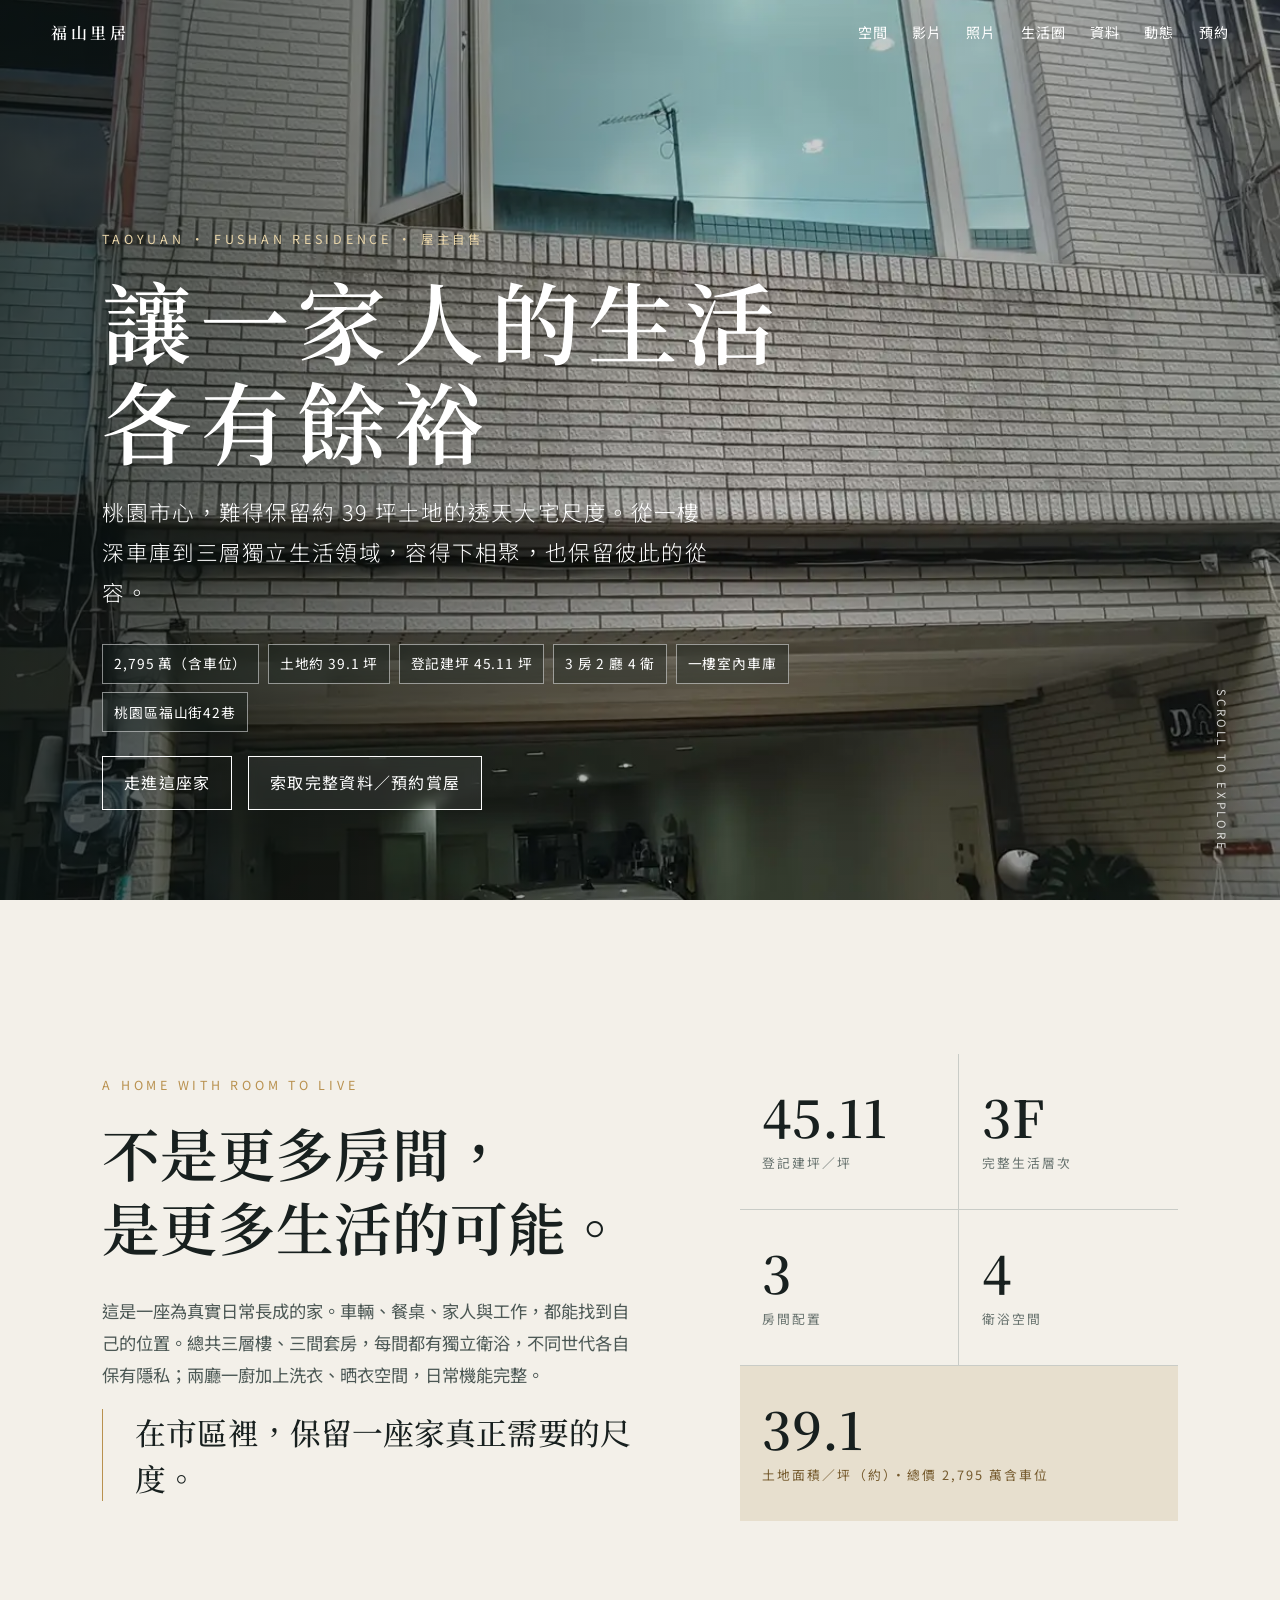
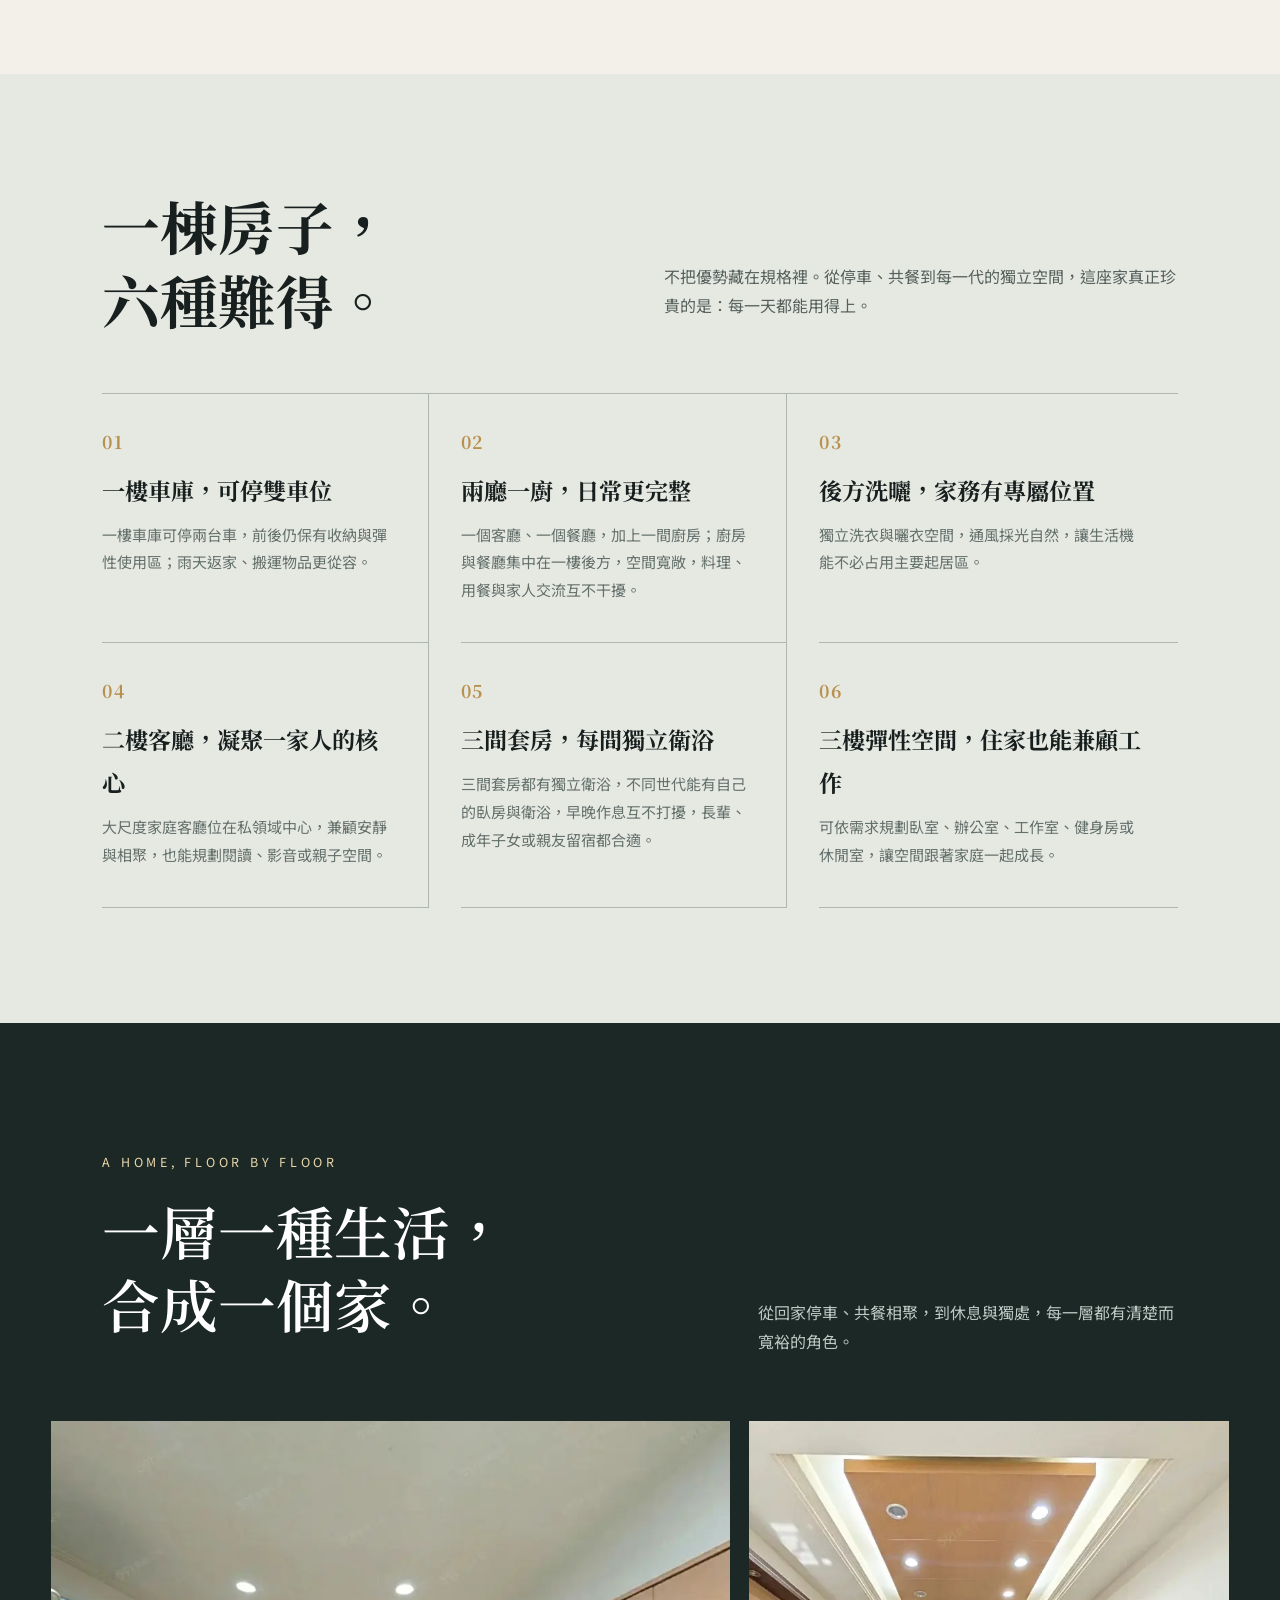
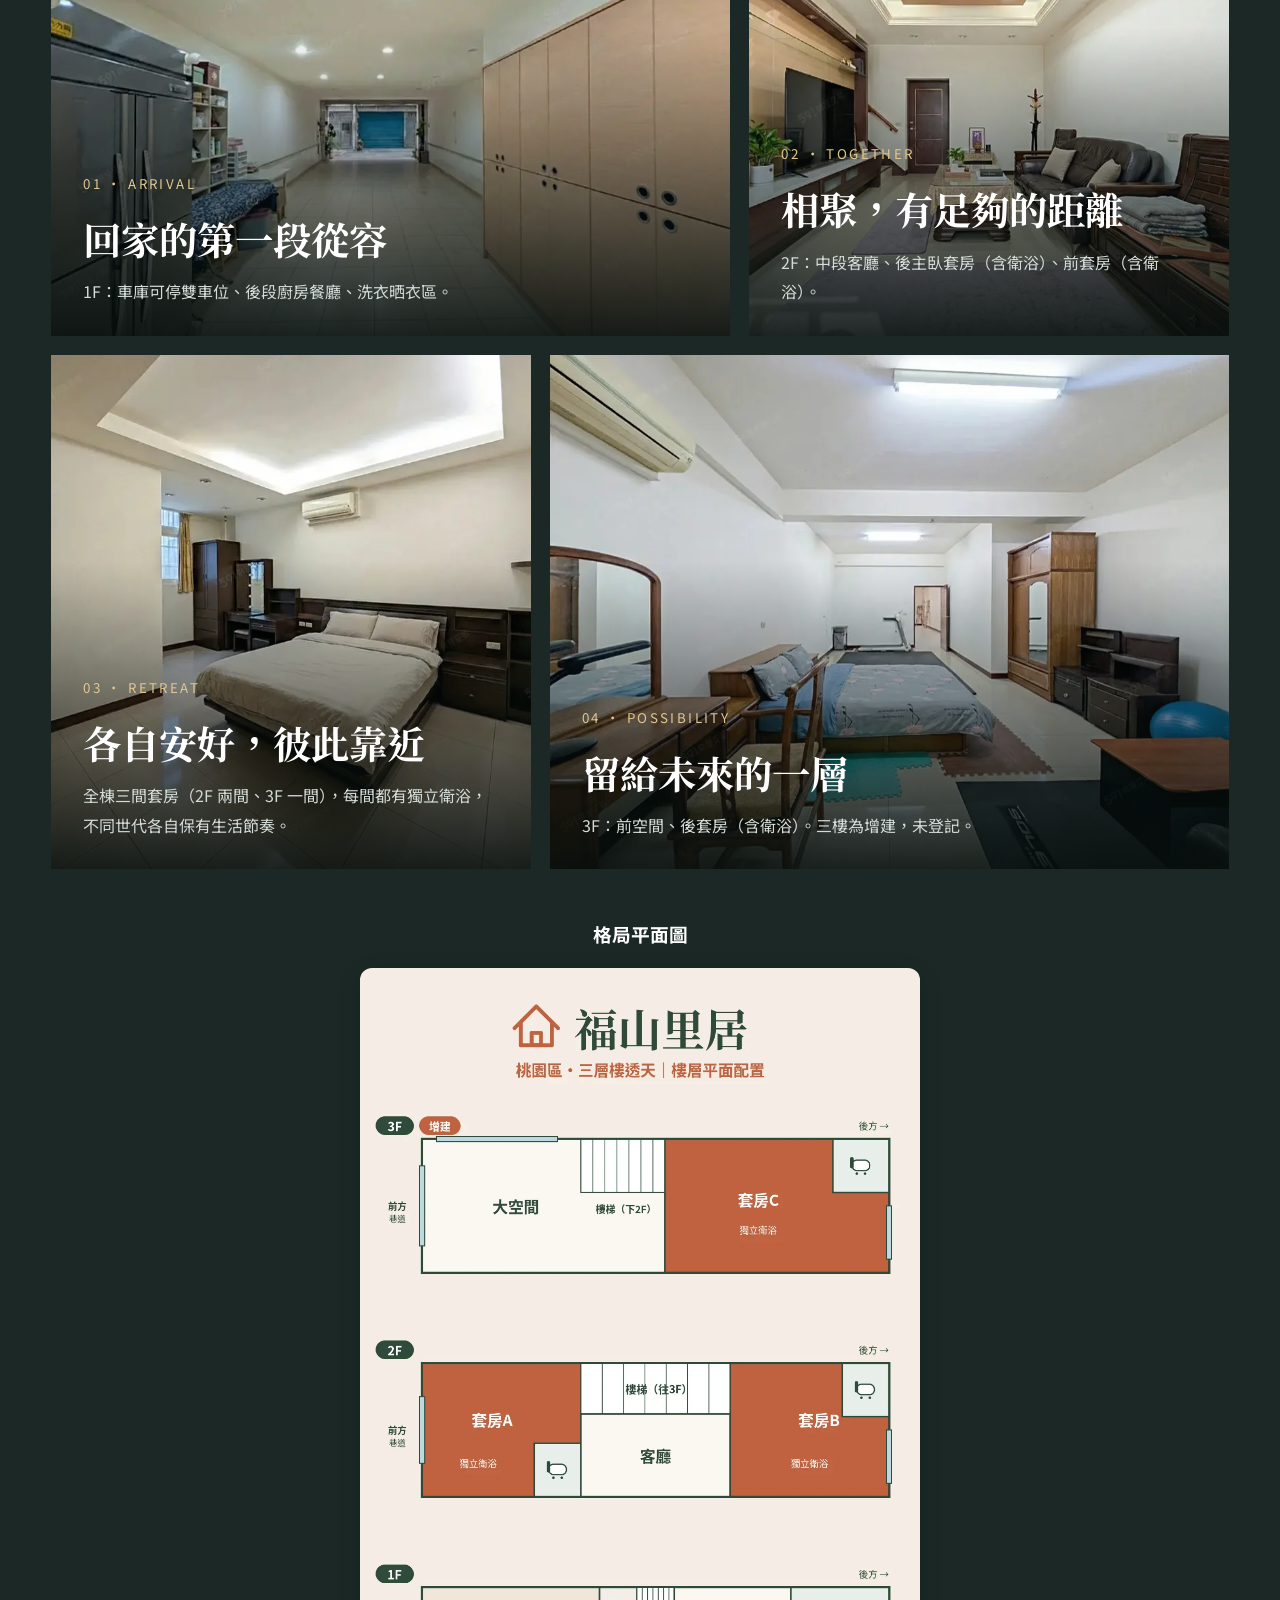
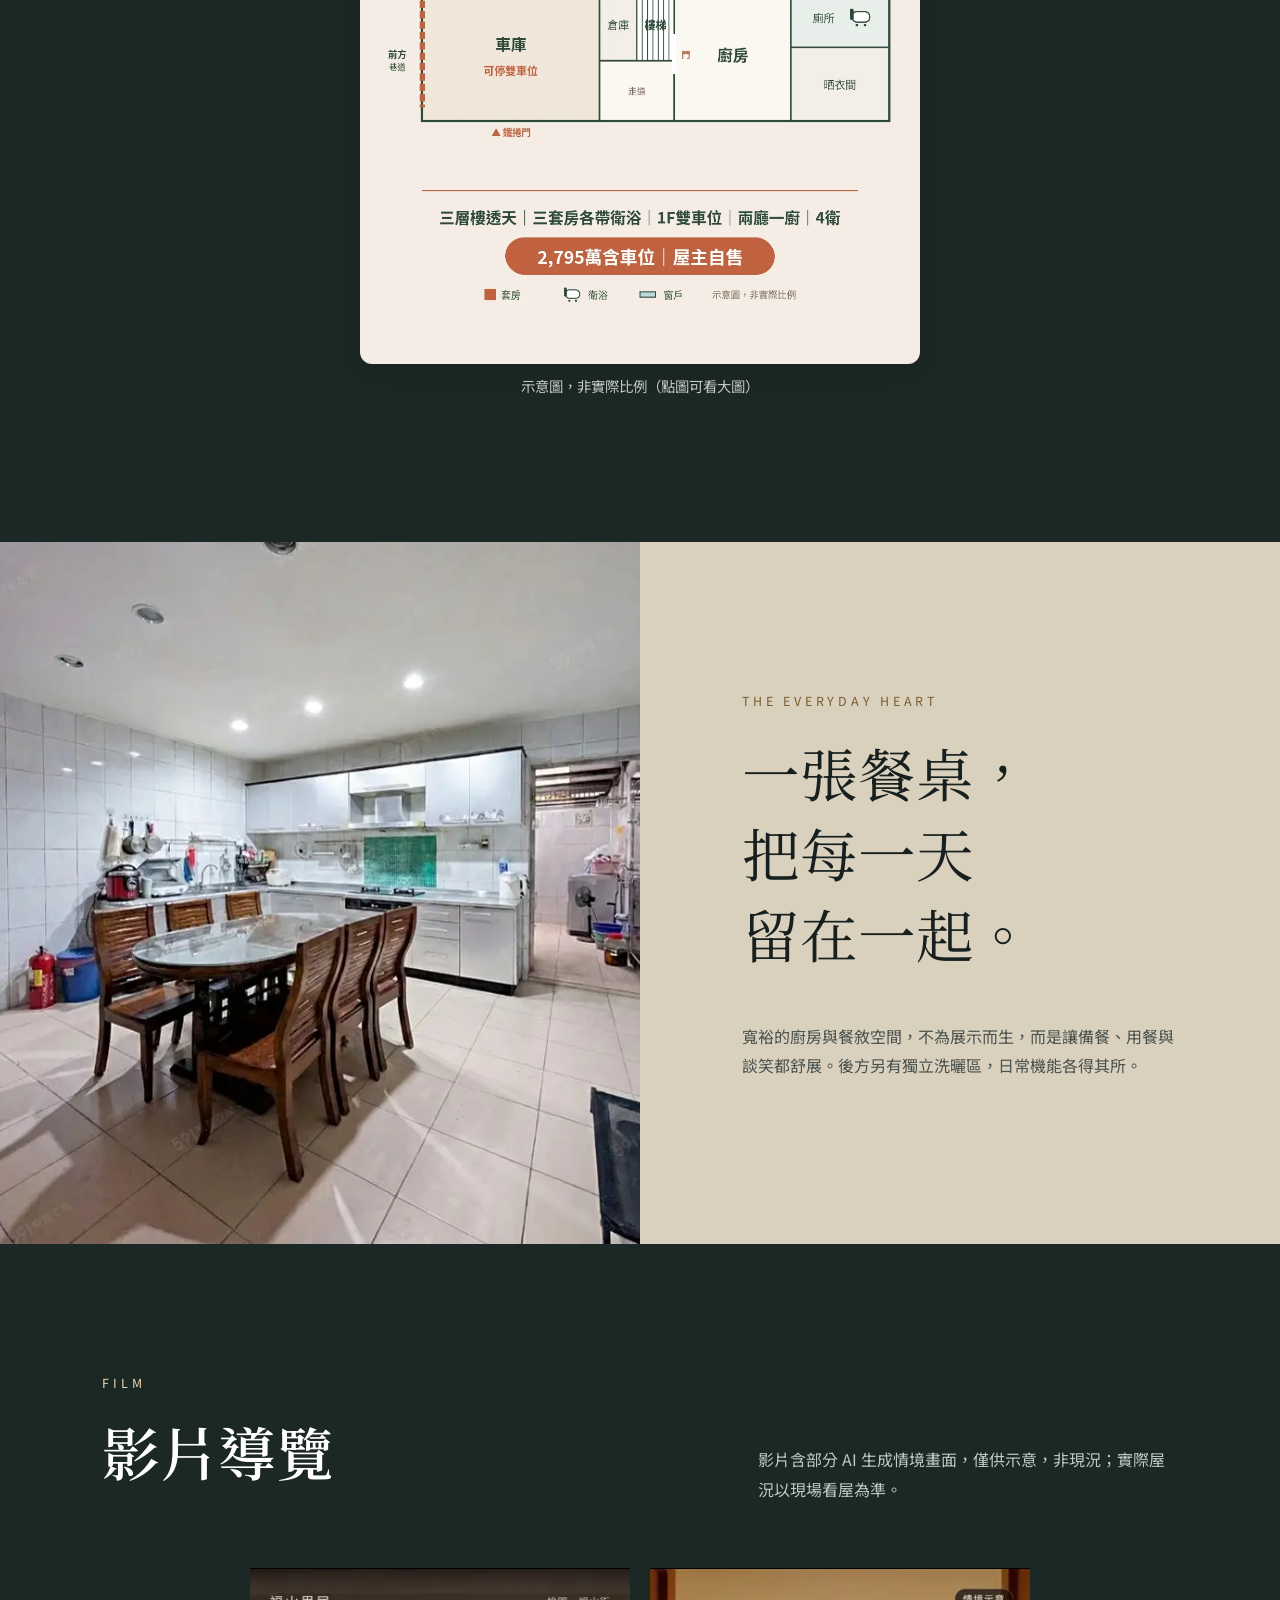
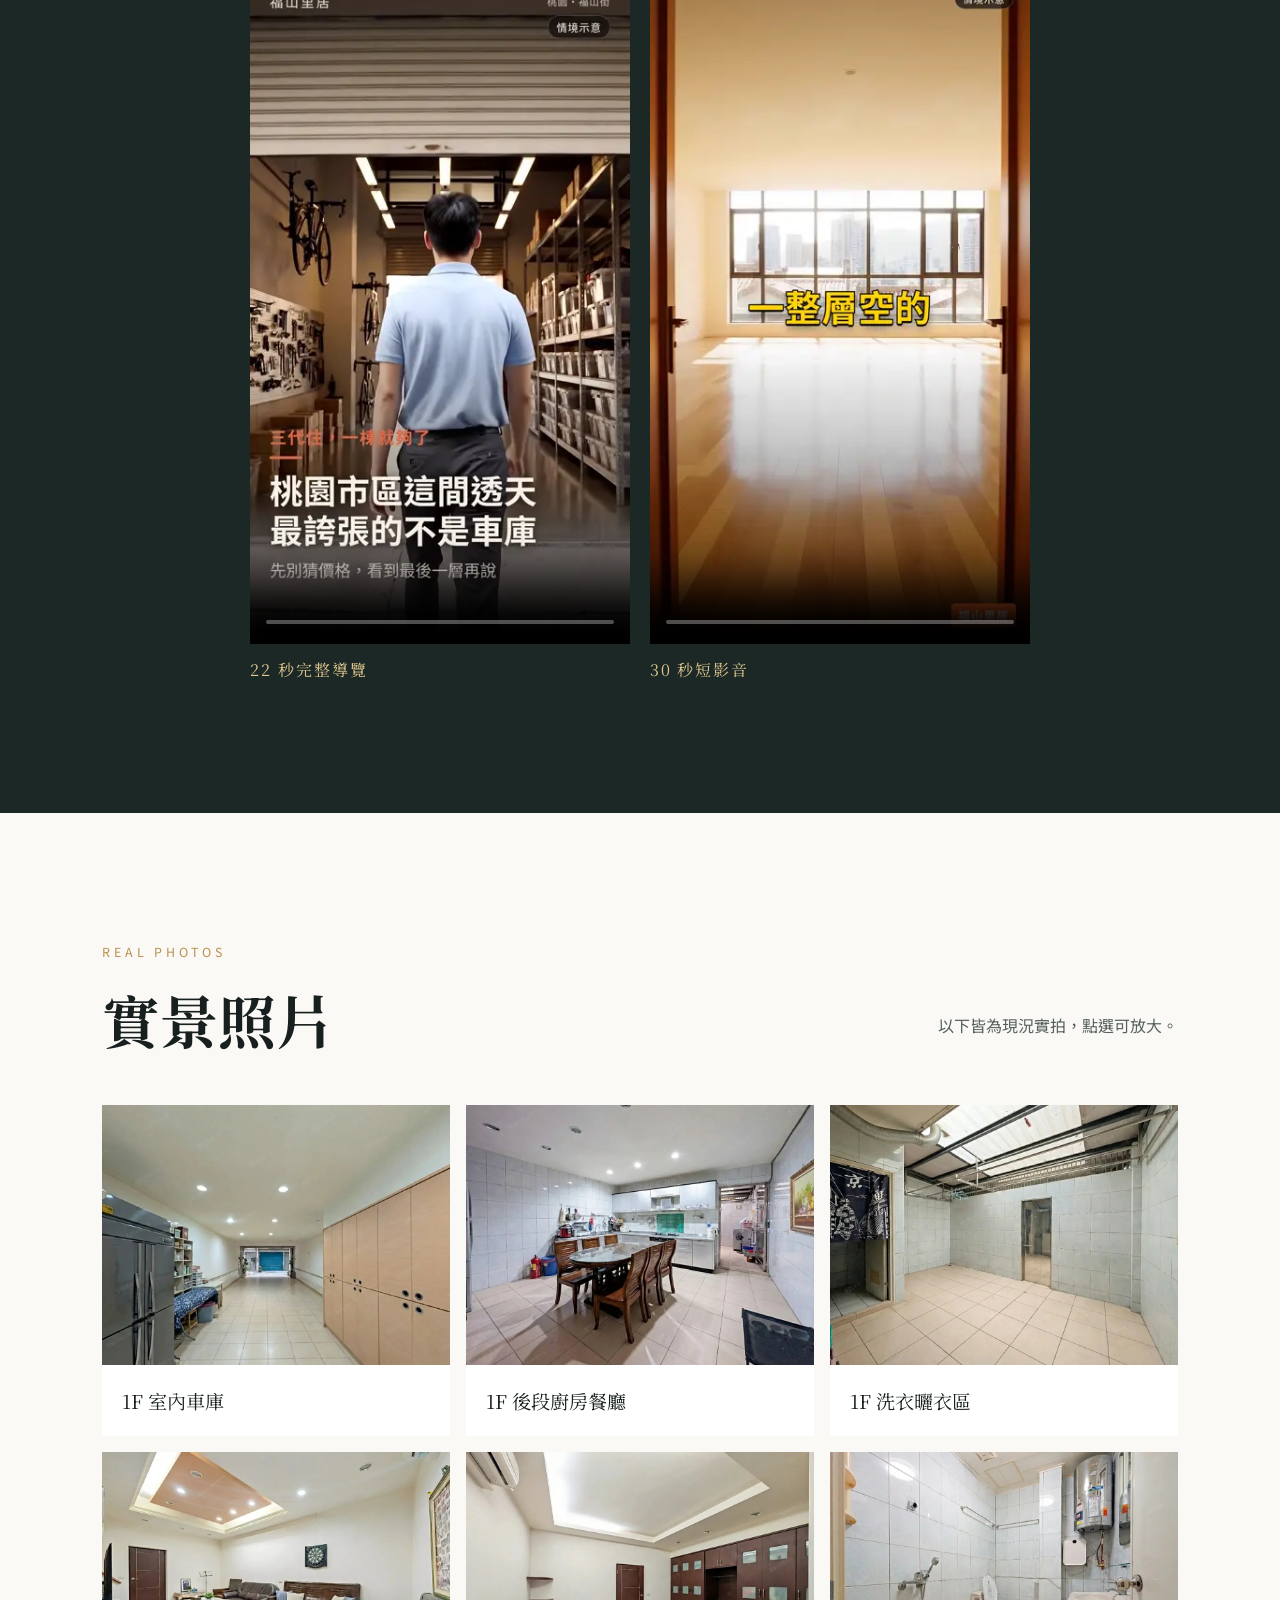
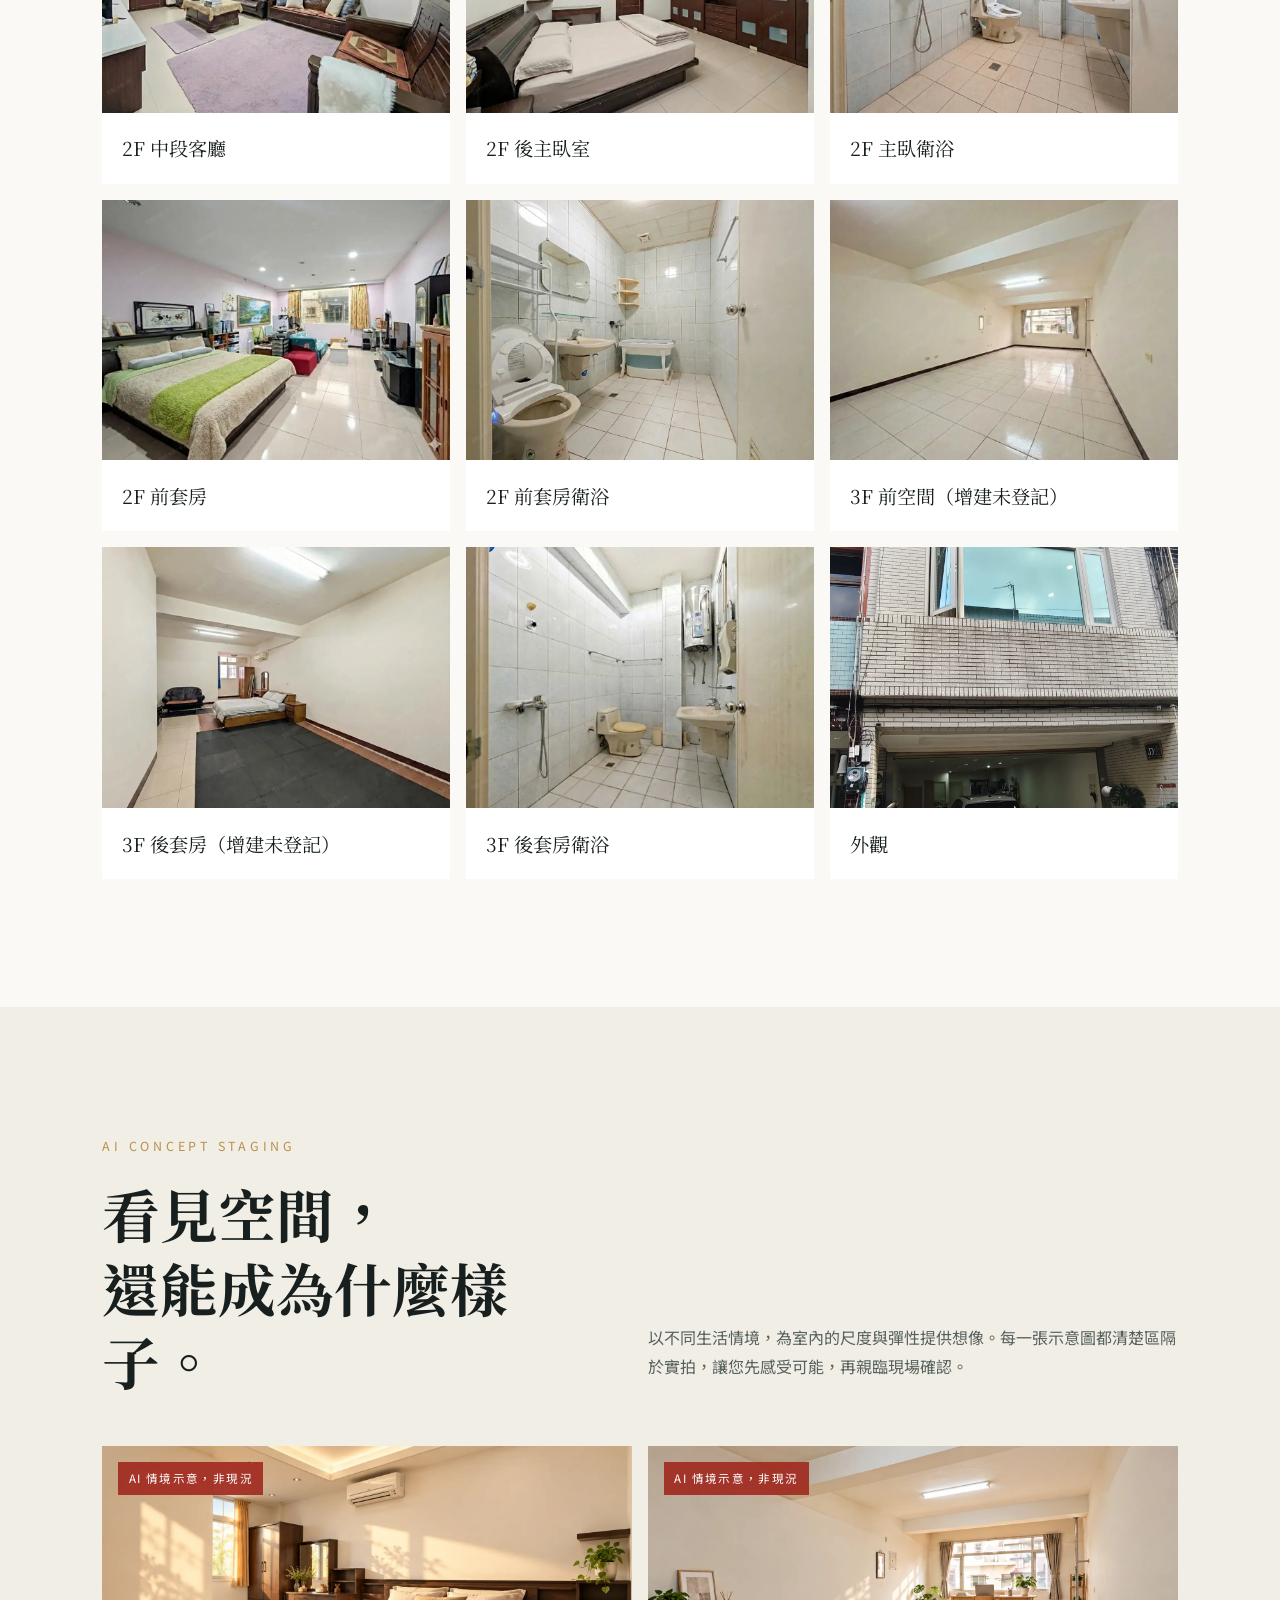
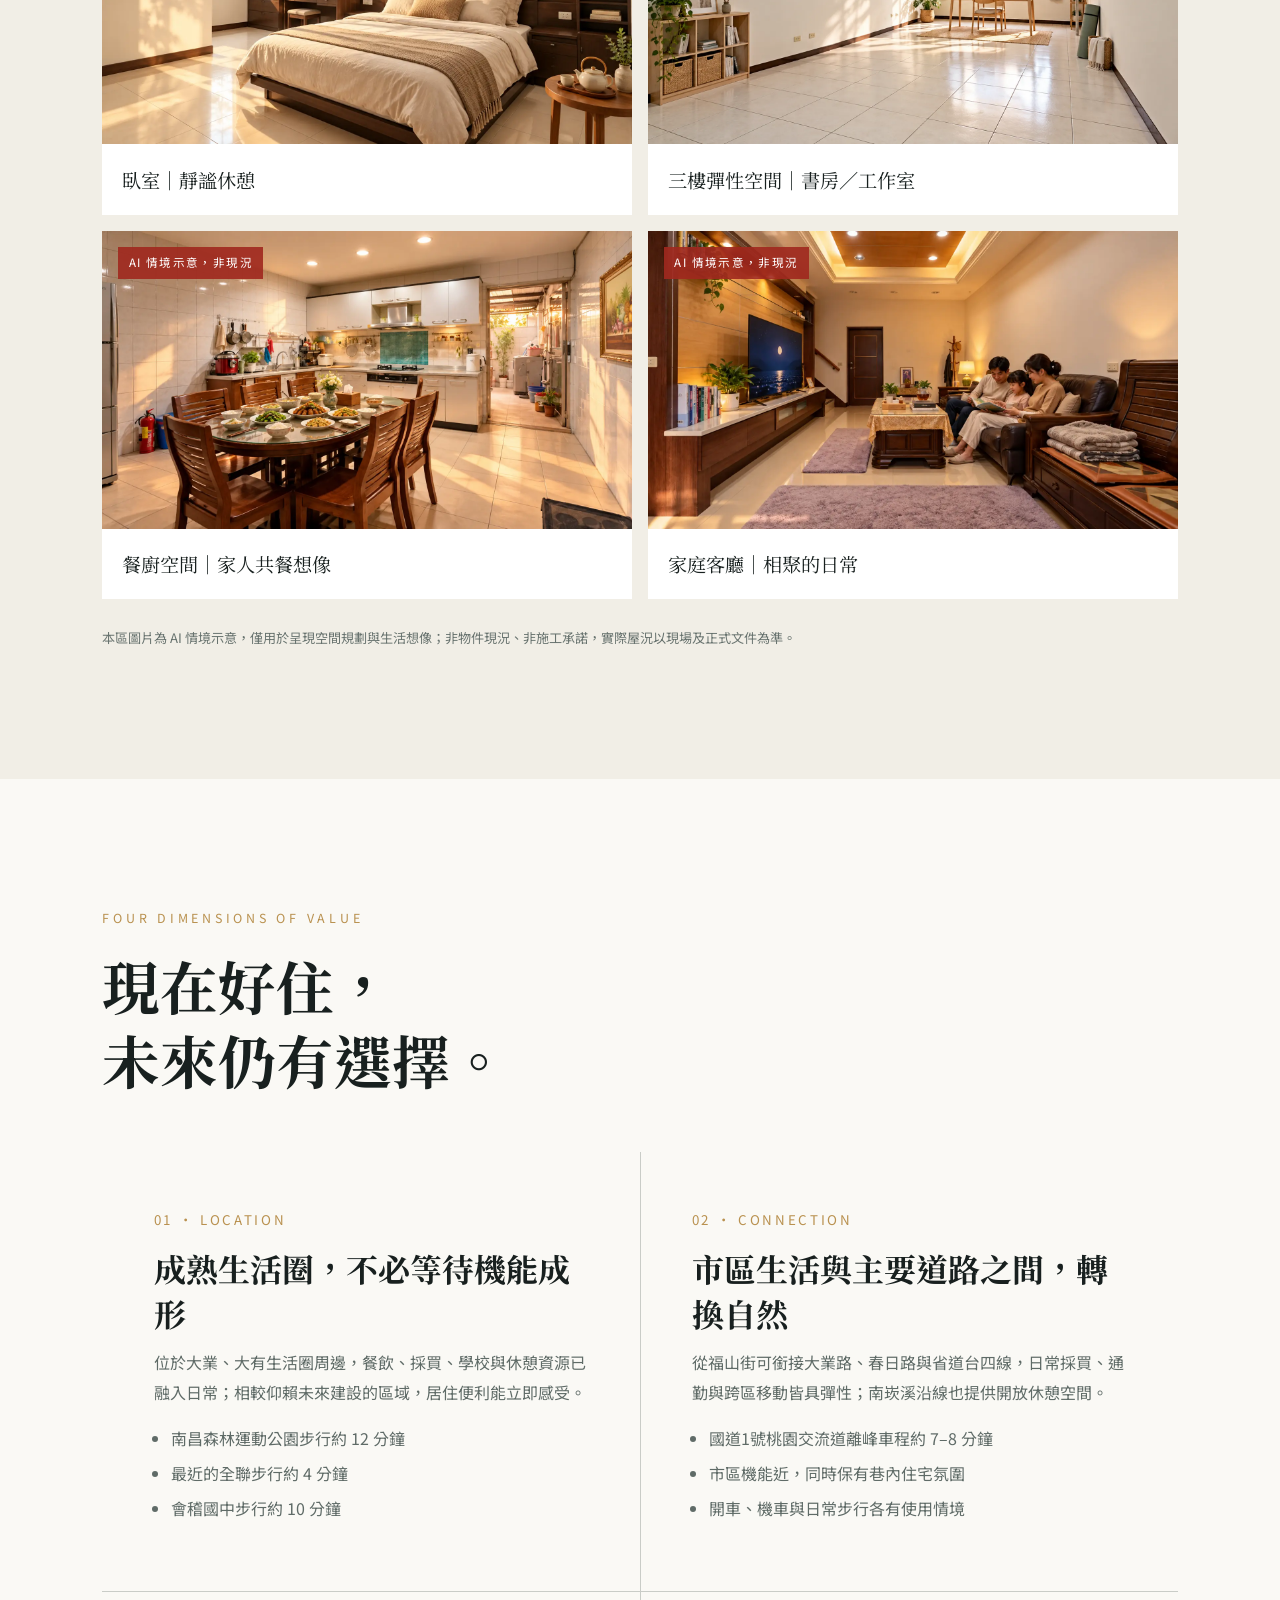
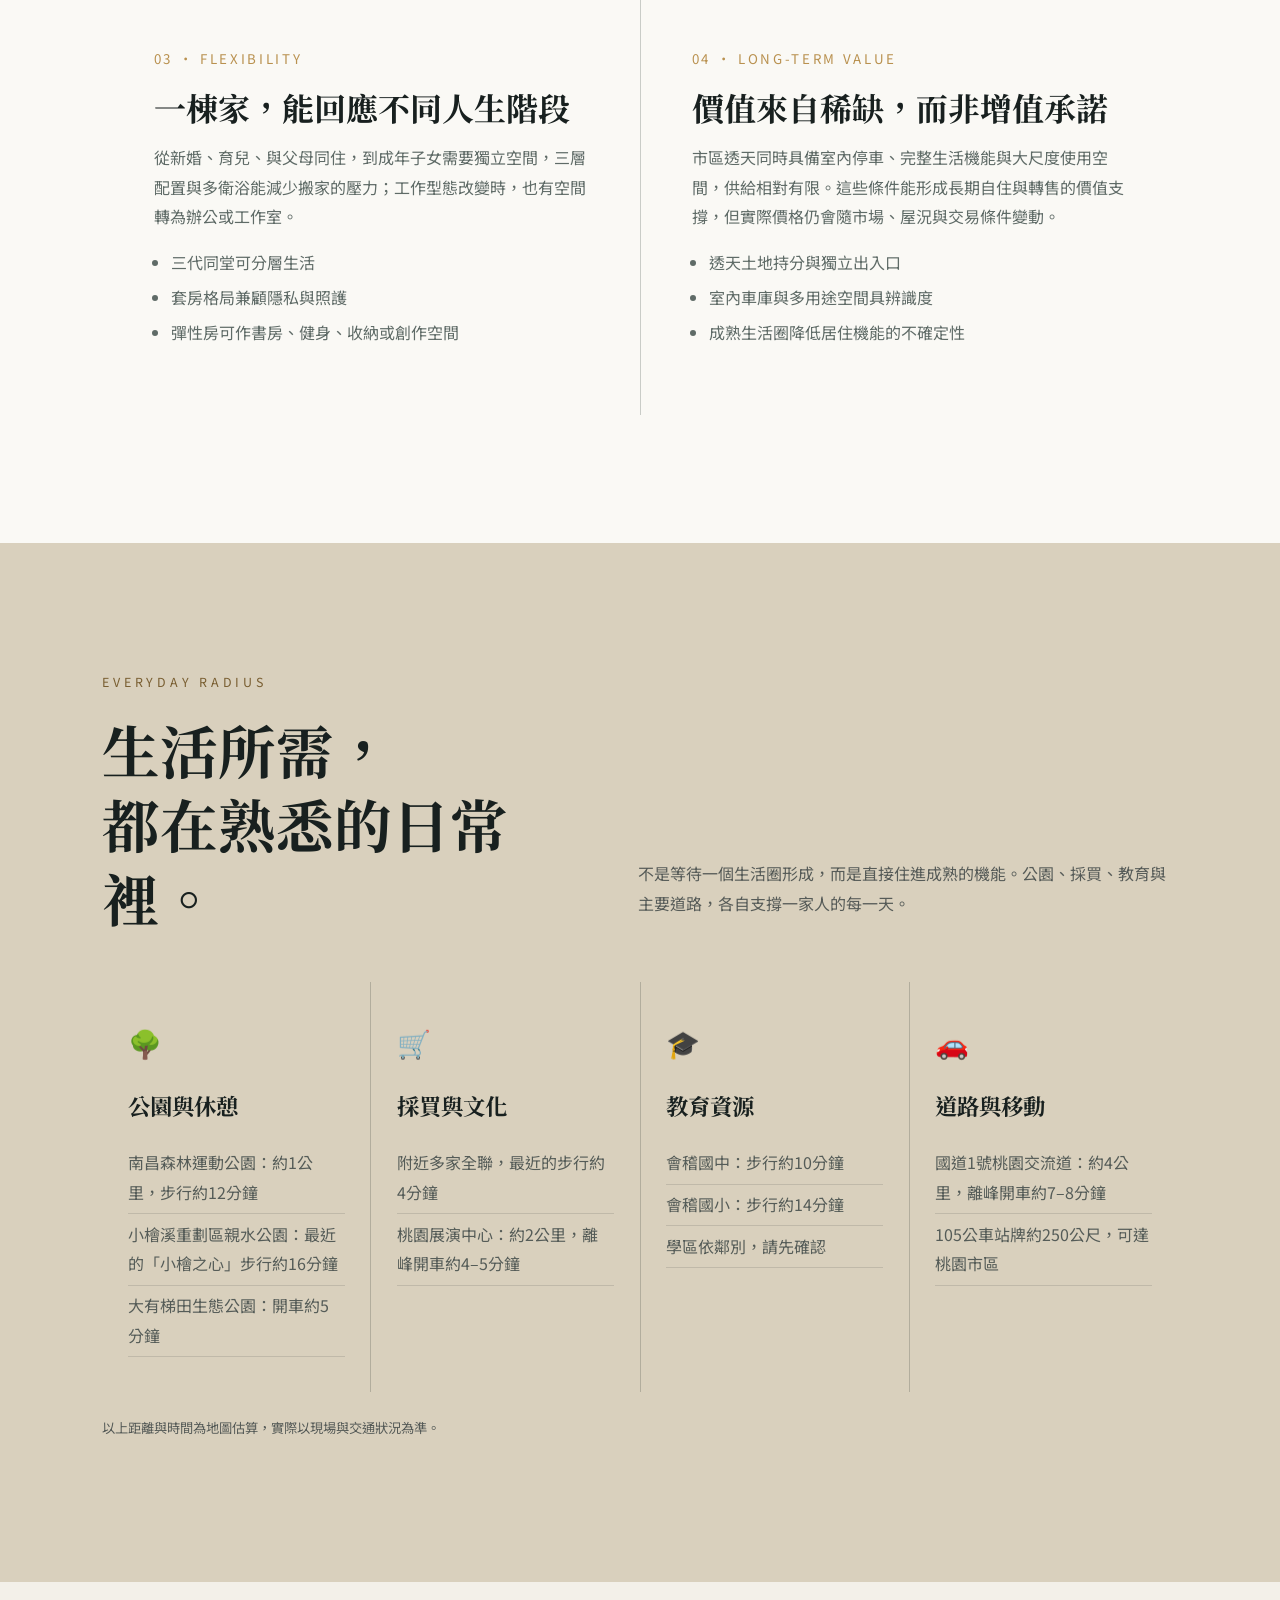
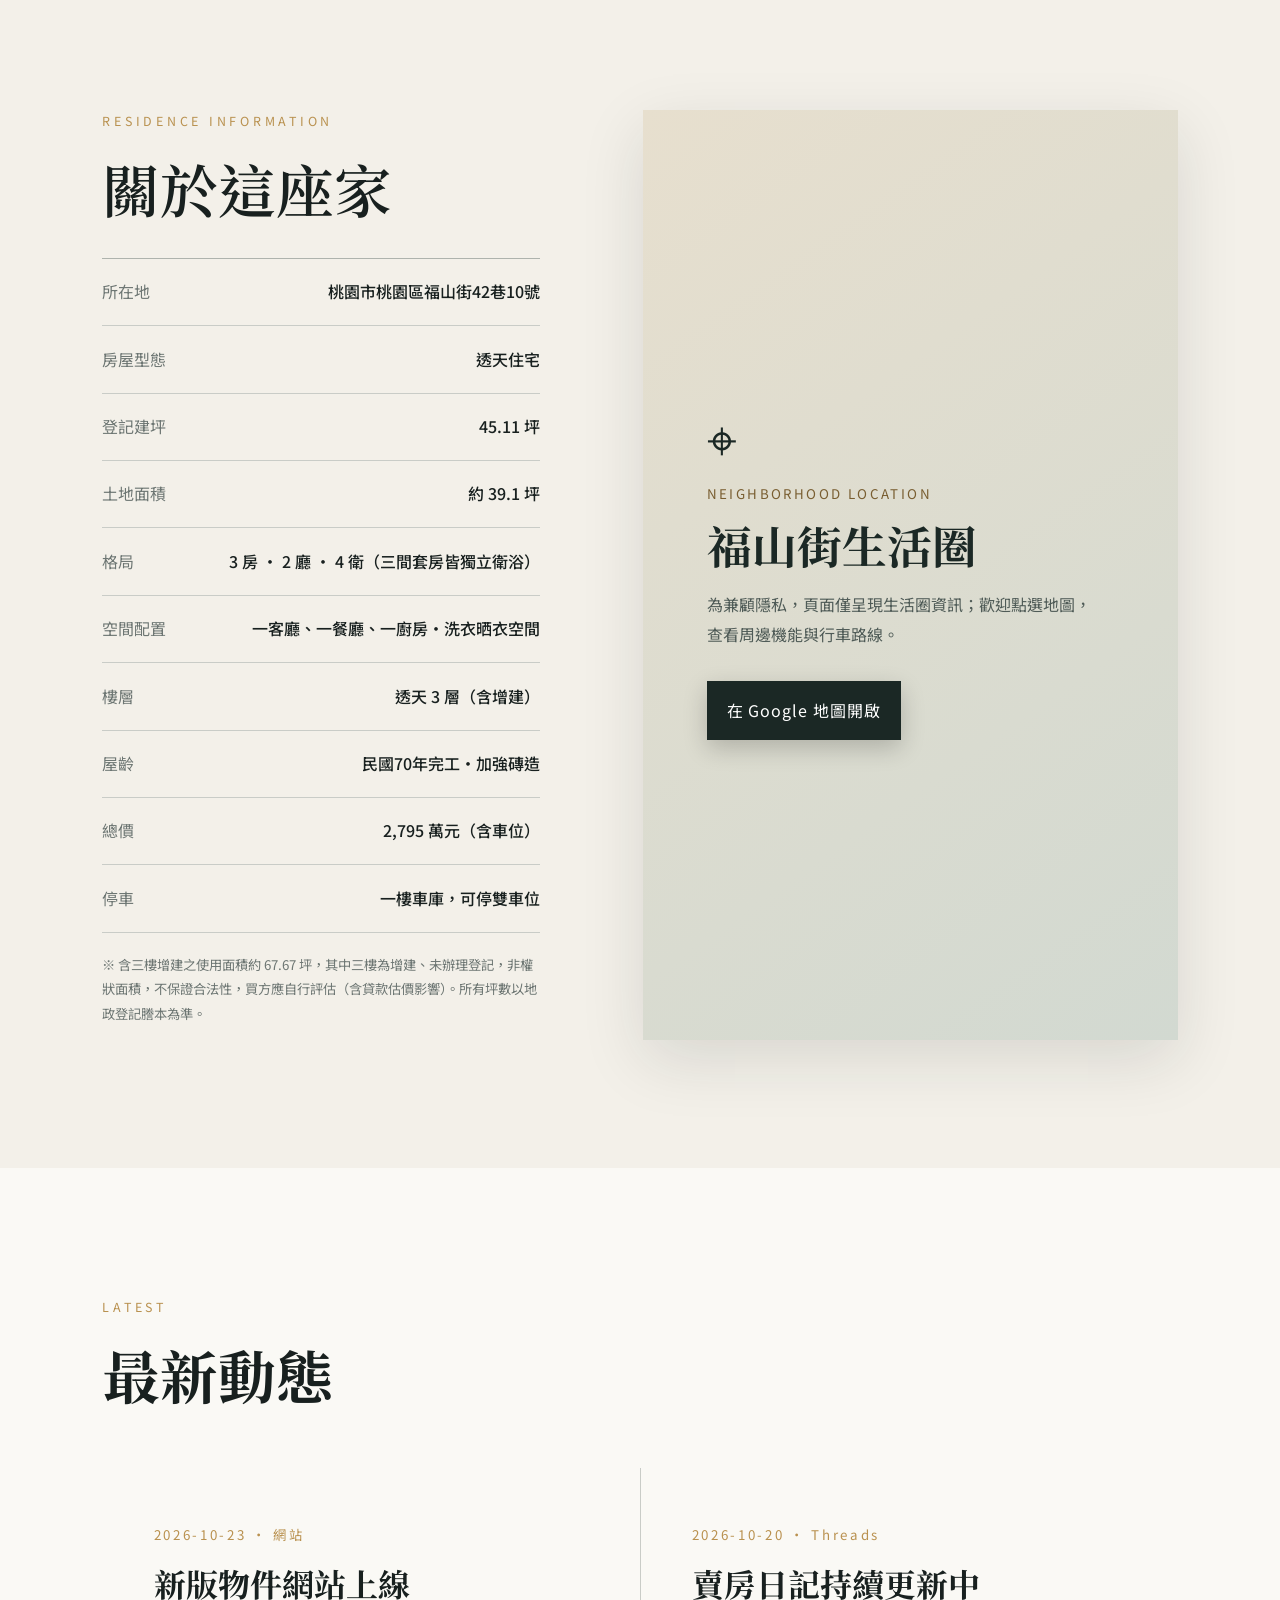
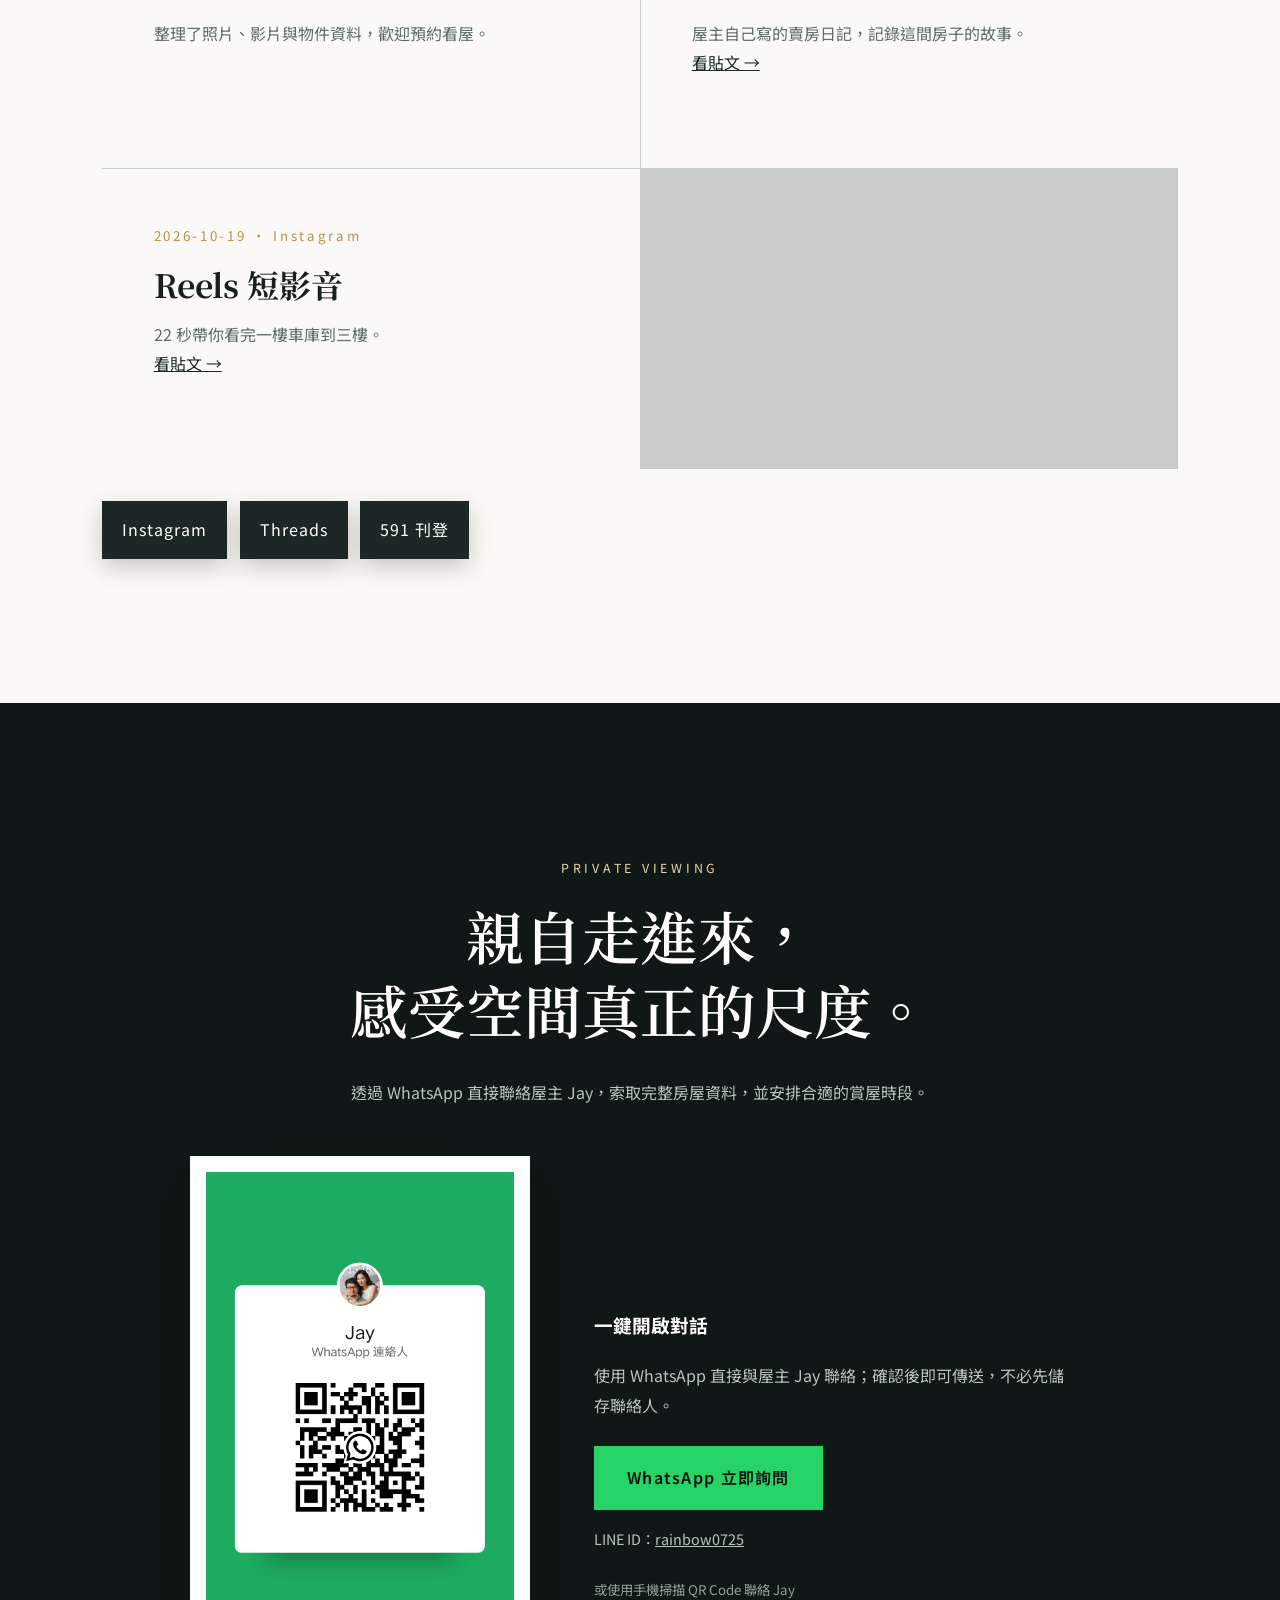
==== commit 3a782bbf: "Add 格局平面圖 (floor plan) to space section" ====
--- a/index.html
+++ b/index.html
@@ -68,14 +68,14 @@
 }
 @media(max-width:600px) and (max-height:700px){.hero p{display:none}}
   </style>
-</head>
+<style>.floorplan{max-width:560px;margin:3rem auto 0;text-align:center}.floorplan h3{margin-bottom:1rem}.floorplan img{width:100%;height:auto;display:block;border-radius:12px;box-shadow:0 6px 24px rgba(0,0,0,.12)}.floorplan-note{font-size:.9rem;opacity:.75;margin-top:.6rem}</style></head>
 <body>
   <nav class="nav" aria-label="主要導覽"><a class="brand" href="#top">福山里居</a><div class="nav-links"><a href="#space">空間</a><a href="#video">影片</a><a href="#gallery">照片</a><a href="#area">生活圈</a><a href="#details">資料</a><a href="#news">動態</a><a href="#contact">預約</a></div></nav>
   <main>
     <section class="hero" id="top"><div class="hero-bg"></div><div class="hero-content"><div class="eyebrow">Taoyuan · Fushan Residence · 屋主自售</div><h1>讓一家人的生活<br>各有餘裕</h1><p>桃園市心，難得保留約 39 坪土地的透天大宅尺度。從一樓深車庫到三層獨立生活領域，容得下相聚，也保留彼此的從容。</p><div class="ad-facts" aria-label="廣告重點資訊"><span>2,795 萬（含車位）</span><span>土地約 39.1 坪</span><span>登記建坪 45.11 坪</span><span>3 房 2 廳 4 衛</span><span>一樓室內車庫</span><span>桃園區福山街42巷</span></div><div class="hero-actions"><a class="line-button" href="#space">走進這座家</a><a class="line-button ghost" href="#lead-form" data-track="hero_lead_click">索取完整資料／預約賞屋</a></div></div><div class="scroll-cue">SCROLL TO EXPLORE</div></section>
     <section class="intro reveal"><div class="intro-copy"><div class="eyebrow" style="color:var(--gold)">A home with room to live</div><h2>不是更多房間，<br>是更多生活的可能。</h2><p>這是一座為真實日常長成的家。車輛、餐桌、家人與工作，都能找到自己的位置。總共三層樓、三間套房，每間都有獨立衛浴，不同世代各自保有隱私；兩廳一廚加上洗衣、晒衣空間，日常機能完整。</p><div class="statement"><strong>在市區裡，保留一座家真正需要的尺度。</strong></div></div><div class="numbers" aria-label="房屋摘要"><div class="number"><b>45.11</b><span>登記建坪／坪</span></div><div class="number"><b>3F</b><span>完整生活層次</span></div><div class="number"><b>3</b><span>房間配置</span></div><div class="number"><b>4</b><span>衛浴空間</span></div><div class="number actual-area"><b>39.1</b><span>土地面積／坪（約）・總價 2,795 萬含車位</span></div></div></section>
     <section class="advantages"><div class="advantages-head reveal"><h2>一棟房子，<br>六種難得。</h2><p>不把優勢藏在規格裡。從停車、共餐到每一代的獨立空間，這座家真正珍貴的是：每一天都能用得上。</p></div><div class="adv-grid"><article class="adv reveal"><b>01</b><h3>一樓車庫，可停雙車位</h3><p>一樓車庫可停兩台車，前後仍保有收納與彈性使用區；雨天返家、搬運物品更從容。</p></article><article class="adv reveal"><b>02</b><h3>兩廳一廚，日常更完整</h3><p>一個客廳、一個餐廳，加上一間廚房；廚房與餐廳集中在一樓後方，空間寬敞，料理、用餐與家人交流互不干擾。</p></article><article class="adv reveal"><b>03</b><h3>後方洗曬，家務有專屬位置</h3><p>獨立洗衣與曬衣空間，通風採光自然，讓生活機能不必占用主要起居區。</p></article><article class="adv reveal"><b>04</b><h3>二樓客廳，凝聚一家人的核心</h3><p>大尺度家庭客廳位在私領域中心，兼顧安靜與相聚，也能規劃閱讀、影音或親子空間。</p></article><article class="adv reveal"><b>05</b><h3>三間套房，每間獨立衛浴</h3><p>三間套房都有獨立衛浴，不同世代能有自己的臥房與衛浴，早晚作息互不打擾，長輩、成年子女或親友留宿都合適。</p></article><article class="adv reveal"><b>06</b><h3>三樓彈性空間，住家也能兼顧工作</h3><p>可依需求規劃臥室、辦公室、工作室、健身房或休閒室，讓空間跟著家庭一起成長。</p></article></div></section>
-    <section class="chapter" id="space"><div class="chapter-head reveal"><div><div class="eyebrow">A home, floor by floor</div><h2>一層一種生活，<br>合成一個家。</h2></div><p>從回家停車、共餐相聚，到休息與獨處，每一層都有清楚而寬裕的角色。</p></div><div class="story-grid"><article class="story reveal"><img class="story-zoom" src="img/1f-garage.webp" alt="寬深的一樓室內車庫" loading="lazy"><div class="story-copy"><small>01 · ARRIVAL</small><h3>回家的第一段從容</h3><p>1F：車庫可停雙車位、後段廚房餐廳、洗衣晒衣區。</p></div></article><article class="story reveal"><img class="story-zoom" src="img/2f-living1.webp" alt="二樓寬敞明亮客廳" loading="lazy"><div class="story-copy"><small>02 · TOGETHER</small><h3>相聚，有足夠的距離</h3><p>2F：中段客廳、後主臥套房（含衛浴）、前套房（含衛浴）。</p></div></article><article class="story reveal"><img class="story-zoom" src="img/2f-master1.webp" alt="二樓後方主臥室" loading="lazy"><div class="story-copy"><small>03 · RETREAT</small><h3>各自安好，彼此靠近</h3><p>全棟三間套房（2F 兩間、3F 一間），每間都有獨立衛浴，不同世代各自保有生活節奏。</p></div></article><article class="story reveal"><img class="story-zoom" src="img/3f-suite1.webp" alt="三樓寬敞彈性房間" loading="lazy"><div class="story-copy"><small>04 · POSSIBILITY</small><h3>留給未來的一層</h3><p>3F：前空間、後套房（含衛浴）。三樓為增建，未登記。</p></div></article></div></section>
+    <section class="chapter" id="space"><div class="chapter-head reveal"><div><div class="eyebrow">A home, floor by floor</div><h2>一層一種生活，<br>合成一個家。</h2></div><p>從回家停車、共餐相聚，到休息與獨處，每一層都有清楚而寬裕的角色。</p></div><div class="story-grid"><article class="story reveal"><img class="story-zoom" src="img/1f-garage.webp" alt="寬深的一樓室內車庫" loading="lazy"><div class="story-copy"><small>01 · ARRIVAL</small><h3>回家的第一段從容</h3><p>1F：車庫可停雙車位、後段廚房餐廳、洗衣晒衣區。</p></div></article><article class="story reveal"><img class="story-zoom" src="img/2f-living1.webp" alt="二樓寬敞明亮客廳" loading="lazy"><div class="story-copy"><small>02 · TOGETHER</small><h3>相聚，有足夠的距離</h3><p>2F：中段客廳、後主臥套房（含衛浴）、前套房（含衛浴）。</p></div></article><article class="story reveal"><img class="story-zoom" src="img/2f-master1.webp" alt="二樓後方主臥室" loading="lazy"><div class="story-copy"><small>03 · RETREAT</small><h3>各自安好，彼此靠近</h3><p>全棟三間套房（2F 兩間、3F 一間），每間都有獨立衛浴，不同世代各自保有生活節奏。</p></div></article><article class="story reveal"><img class="story-zoom" src="img/3f-suite1.webp" alt="三樓寬敞彈性房間" loading="lazy"><div class="story-copy"><small>04 · POSSIBILITY</small><h3>留給未來的一層</h3><p>3F：前空間、後套房（含衛浴）。三樓為增建，未登記。</p></div></article></div><div class="floorplan reveal" id="floorplan"><h3>格局平面圖</h3><a href="img/floorplan.png" target="_blank" rel="noopener"><picture><source srcset="img/floorplan.webp" type="image/webp"><img src="img/floorplan.png" alt="福山街透天格局平面圖：1F 車庫、倉庫、樓梯、廚房、廁所與晒衣間；2F 前後兩間套房與中段客廳；3F 大空間與套房" loading="lazy" width="1080" height="1920"></picture></a><p class="floorplan-note">示意圖，非實際比例（點圖可看大圖）</p></div></section>
     <section class="day"><div class="day-image" role="img" aria-label="一樓後方廚房與餐廳"></div><div class="day-copy reveal"><div class="eyebrow" style="color:#795e31">The everyday heart</div><blockquote>一張餐桌，<br>把每一天<br>留在一起。</blockquote><p>寬裕的廚房與餐敘空間，不為展示而生，而是讓備餐、用餐與談笑都舒展。後方另有獨立洗曬區，日常機能各得其所。</p></div></section>
     <section class="chapter" id="video"><div class="chapter-head reveal"><div><div class="eyebrow">Film</div><h2>影片導覽</h2></div><p>影片含部分 AI 生成情境畫面，僅供示意，非現況；實際屋況以現場看屋為準。</p></div><div class="vids"><figure class="reveal"><video controls playsinline preload="none" poster="img/v22-poster.webp"><source src="video/v22.mp4" type="video/mp4"></video><figcaption>22 秒完整導覽</figcaption></figure><figure class="reveal"><video controls playsinline preload="none" poster="img/v30-poster.webp"><source src="video/v30.mp4" type="video/mp4"></video><figcaption>30 秒短影音</figcaption></figure></div></section>
     <section class="ai-staging real-gallery" id="gallery"><div class="ai-staging-head reveal"><div><div class="eyebrow" style="color:var(--gold)">Real photos</div><h2>實景照片</h2></div><p>以下皆為現況實拍，點選可放大。</p></div><div class="ai-gallery"><figure class="ai-scene reveal"><img class="ai-zoom" src="img/1f-garage.webp" alt="1F 室內車庫" loading="lazy"><figcaption>1F 室內車庫</figcaption></figure><figure class="ai-scene reveal"><img class="ai-zoom" src="img/1f-kitchen.webp" alt="1F 後段廚房餐廳" loading="lazy"><figcaption>1F 後段廚房餐廳</figcaption></figure><figure class="ai-scene reveal"><img class="ai-zoom" src="img/1f-laundry.webp" alt="1F 洗衣曬衣區" loading="lazy"><figcaption>1F 洗衣曬衣區</figcaption></figure><figure class="ai-scene reveal"><img class="ai-zoom" src="img/2f-living2.webp" alt="2F 中段客廳" loading="lazy"><figcaption>2F 中段客廳</figcaption></figure><figure class="ai-scene reveal"><img class="ai-zoom" src="img/2f-master2.webp" alt="2F 後主臥室" loading="lazy"><figcaption>2F 後主臥室</figcaption></figure><figure class="ai-scene reveal"><img class="ai-zoom" src="img/2f-master-bath.webp" alt="2F 主臥衛浴" loading="lazy"><figcaption>2F 主臥衛浴</figcaption></figure><figure class="ai-scene reveal"><img class="ai-zoom" src="img/2f-front1.webp" alt="2F 前套房" loading="lazy"><figcaption>2F 前套房</figcaption></figure><figure class="ai-scene reveal"><img class="ai-zoom" src="img/2f-front-bath.webp" alt="2F 前套房衛浴" loading="lazy"><figcaption>2F 前套房衛浴</figcaption></figure><figure class="ai-scene reveal"><img class="ai-zoom" src="img/3f-front.webp" alt="3F 前空間（增建未登記）" loading="lazy"><figcaption>3F 前空間（增建未登記）</figcaption></figure><figure class="ai-scene reveal"><img class="ai-zoom" src="img/3f-suite2.webp" alt="3F 後套房（增建未登記）" loading="lazy"><figcaption>3F 後套房（增建未登記）</figcaption></figure><figure class="ai-scene reveal"><img class="ai-zoom" src="img/3f-bath.webp" alt="3F 後套房衛浴" loading="lazy"><figcaption>3F 後套房衛浴</figcaption></figure><figure class="ai-scene reveal"><img class="ai-zoom" src="img/exterior.webp" alt="外觀" loading="lazy"><figcaption>外觀</figcaption></figure></div></section>
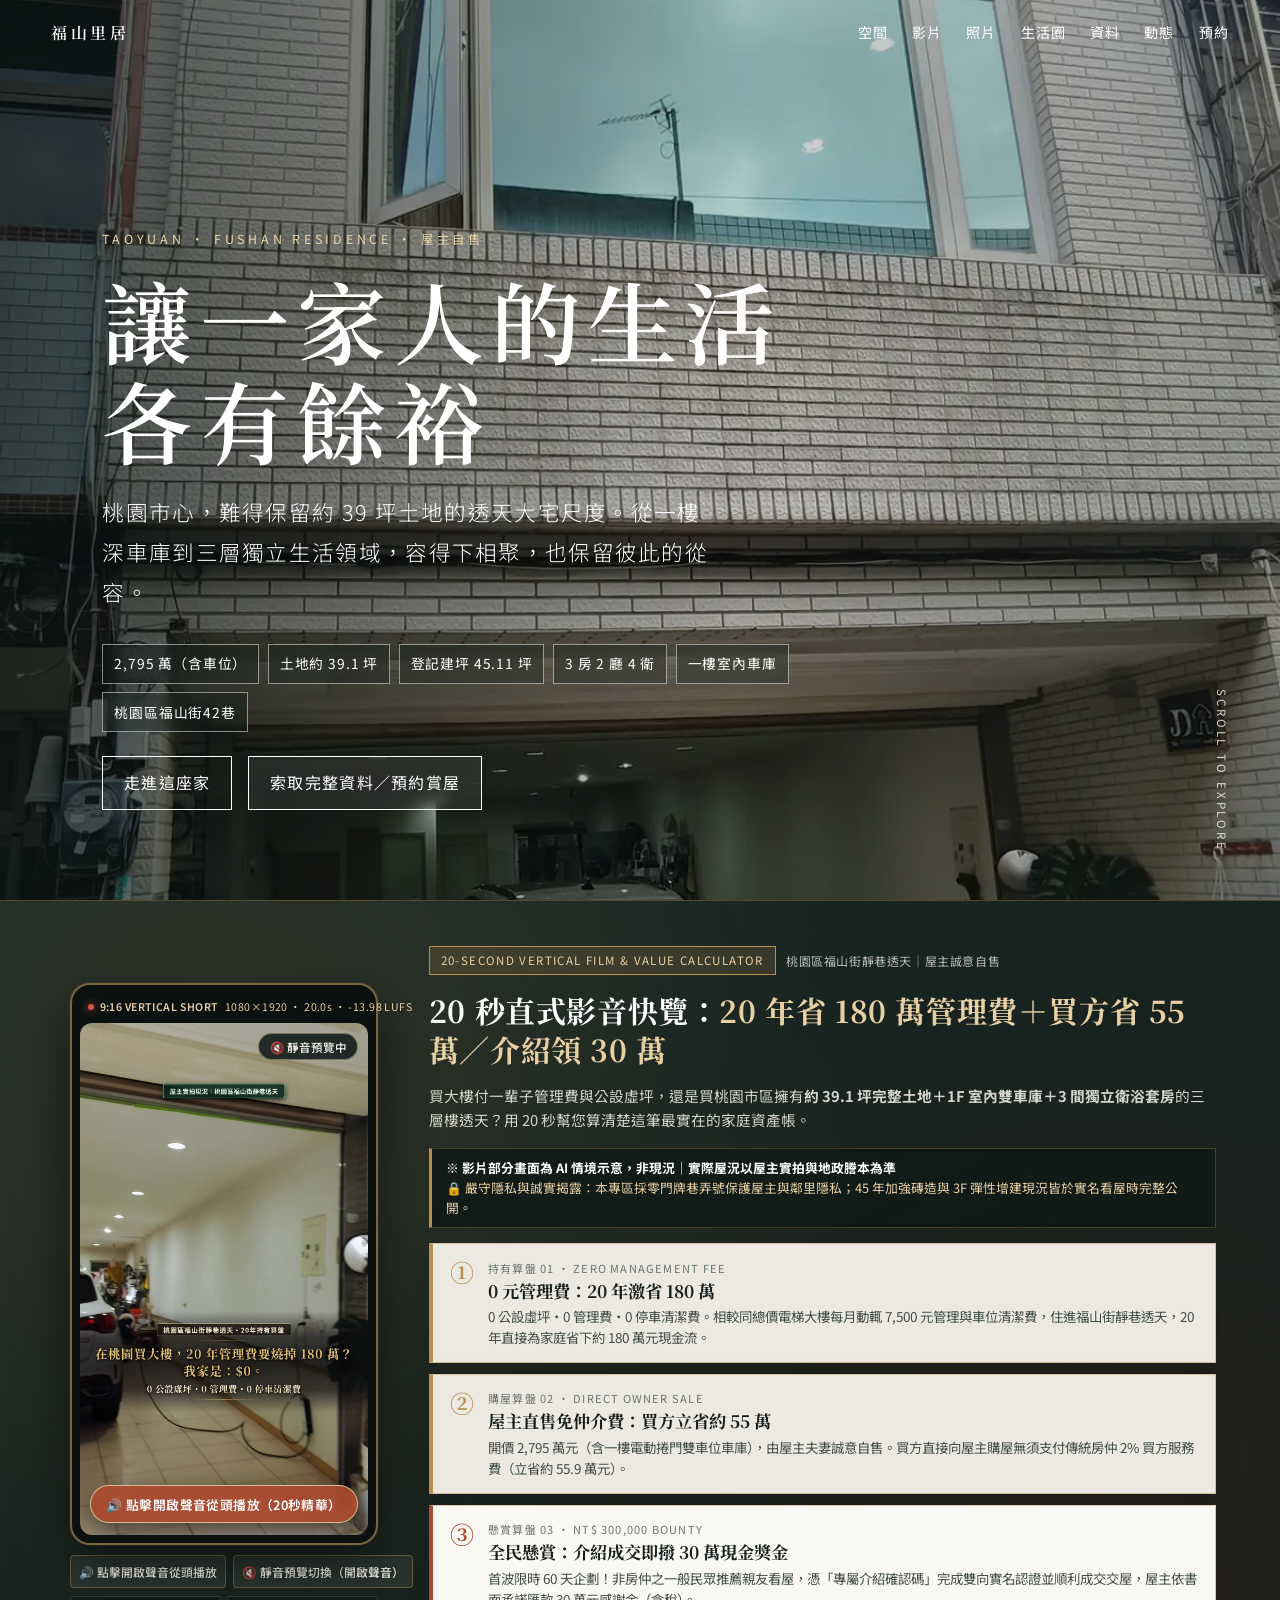
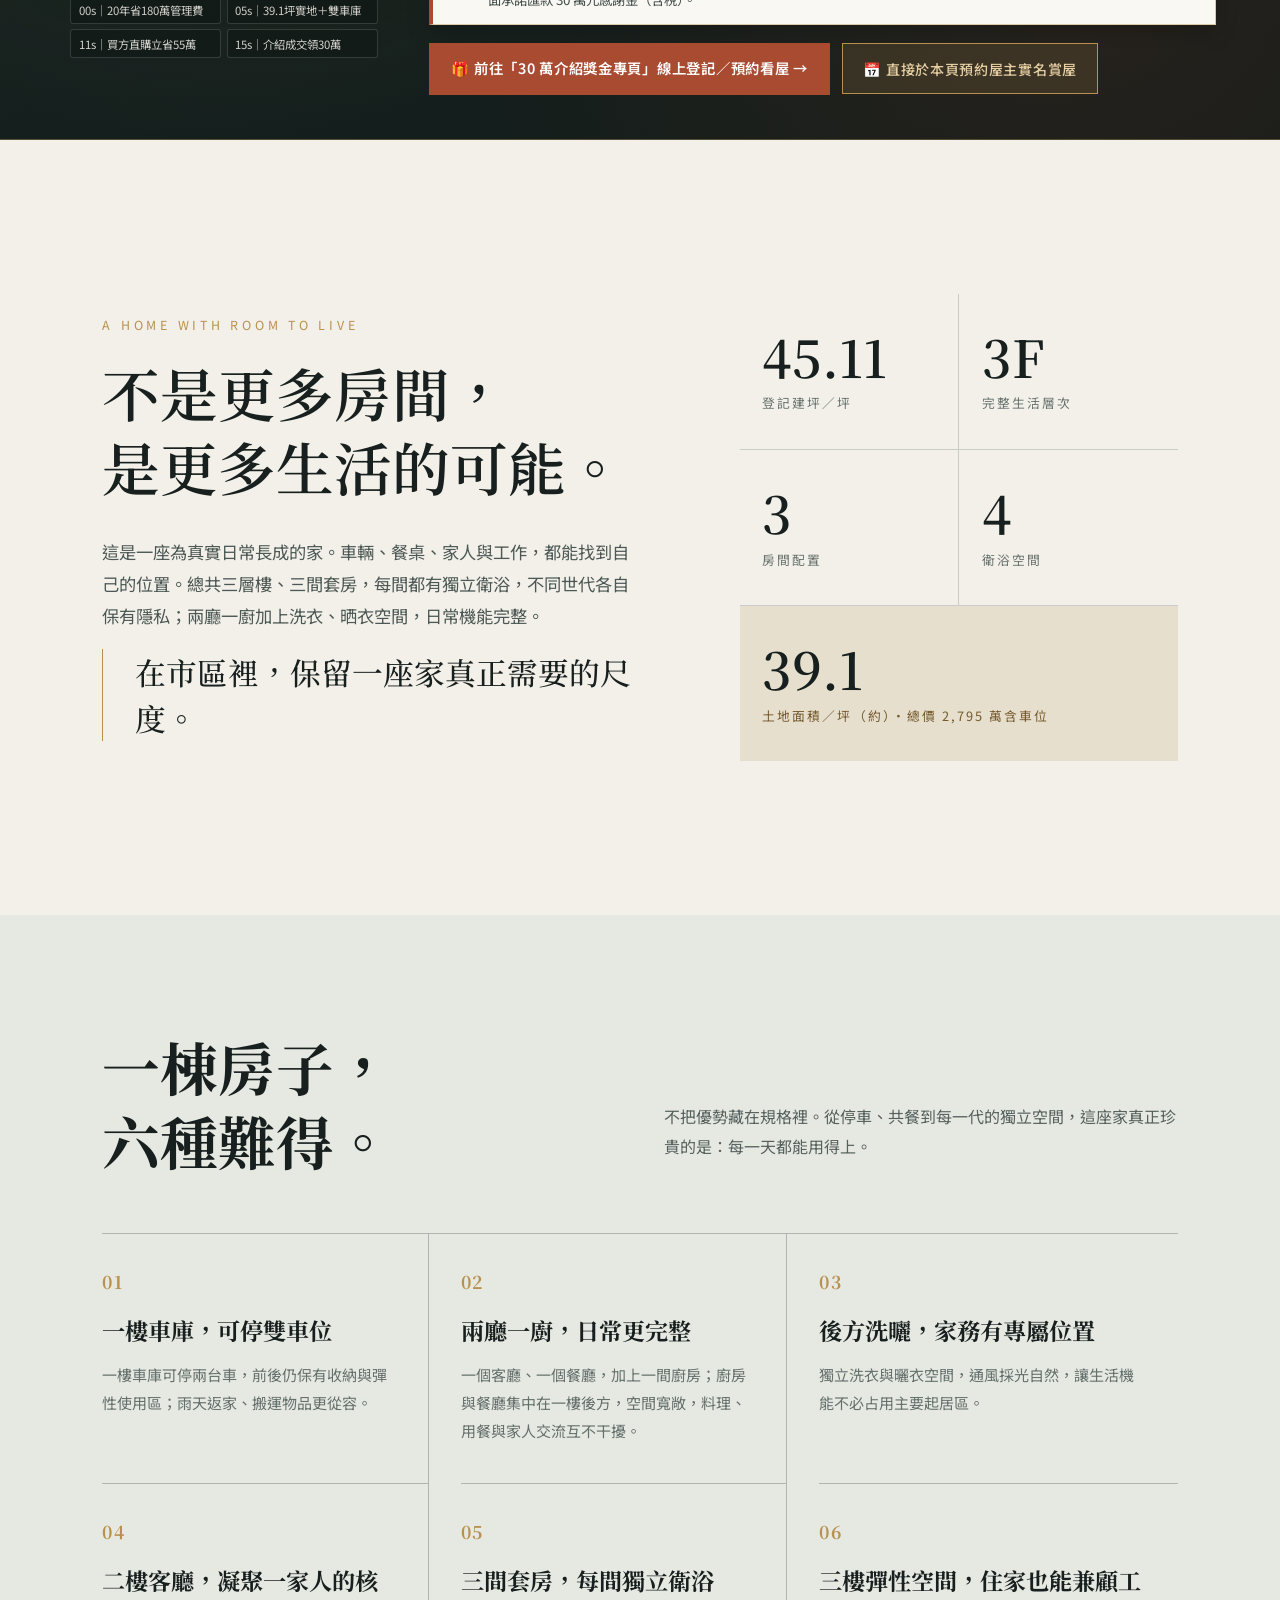
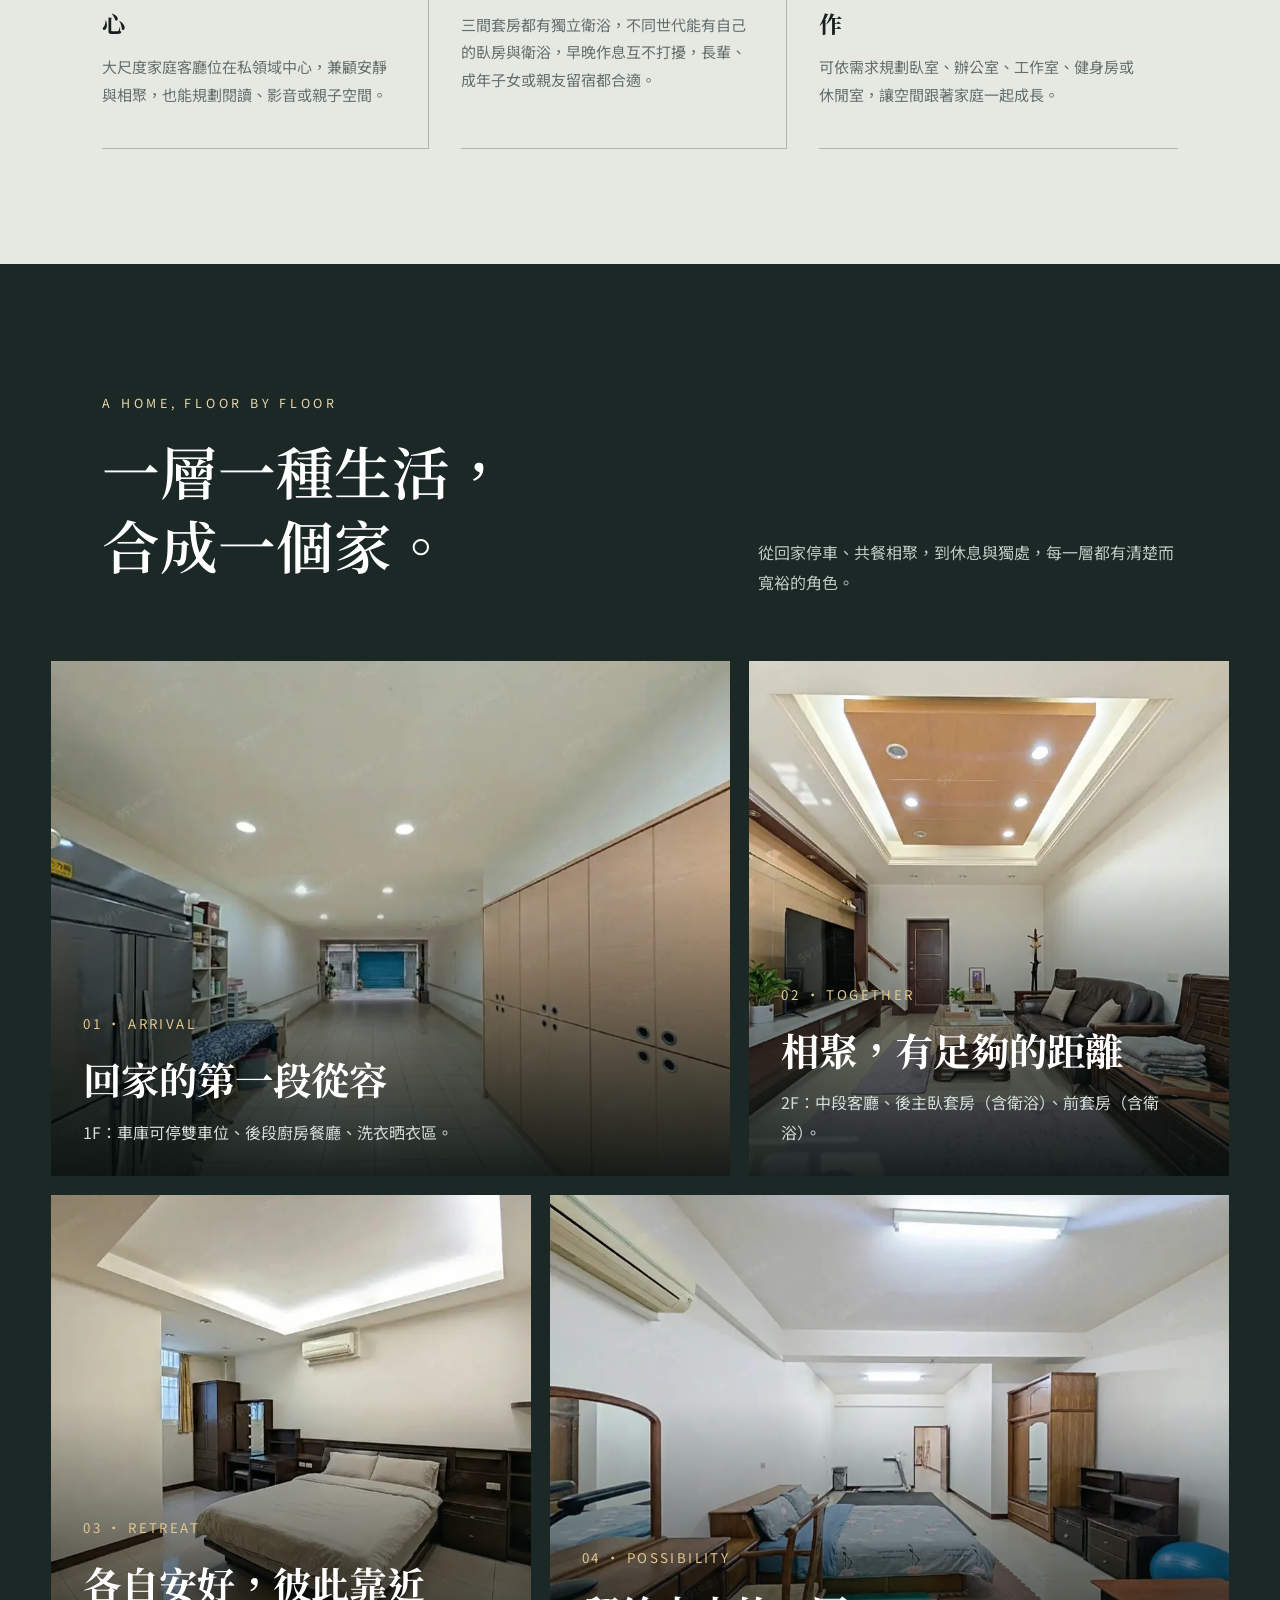
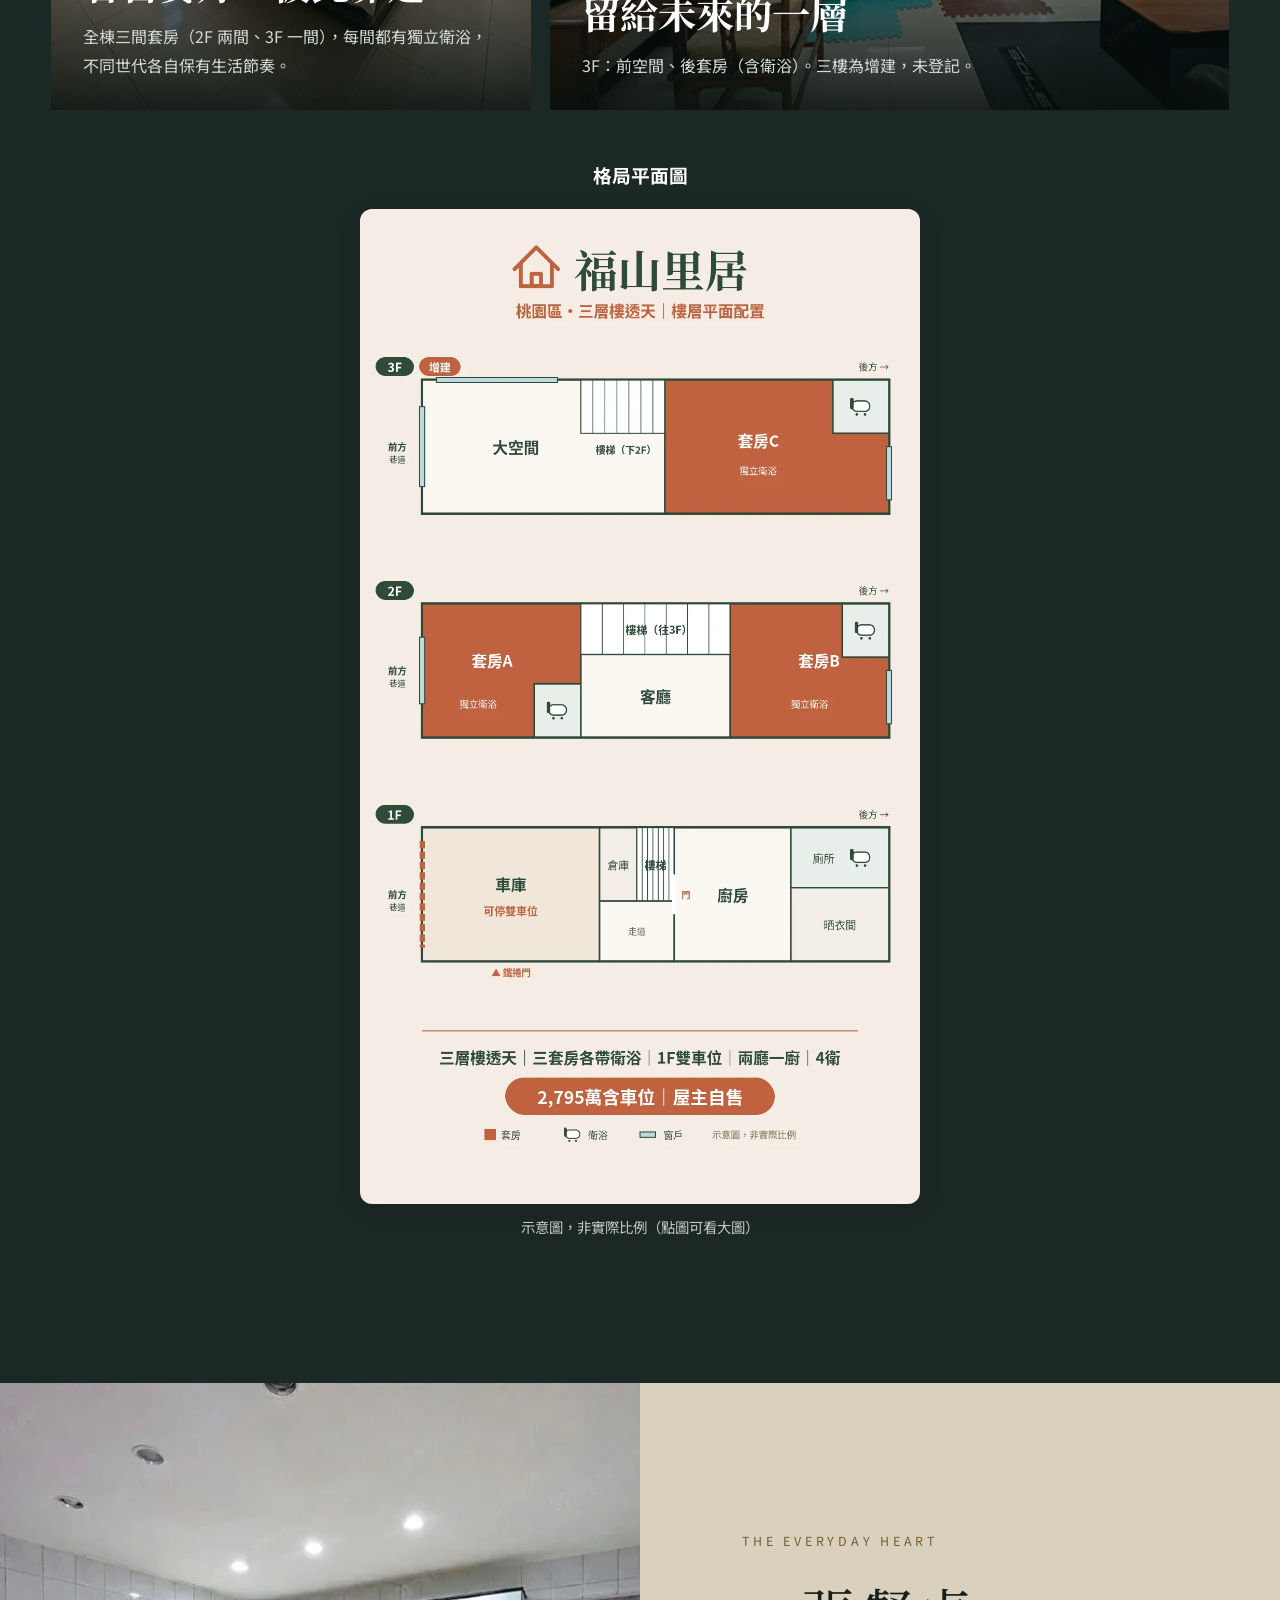
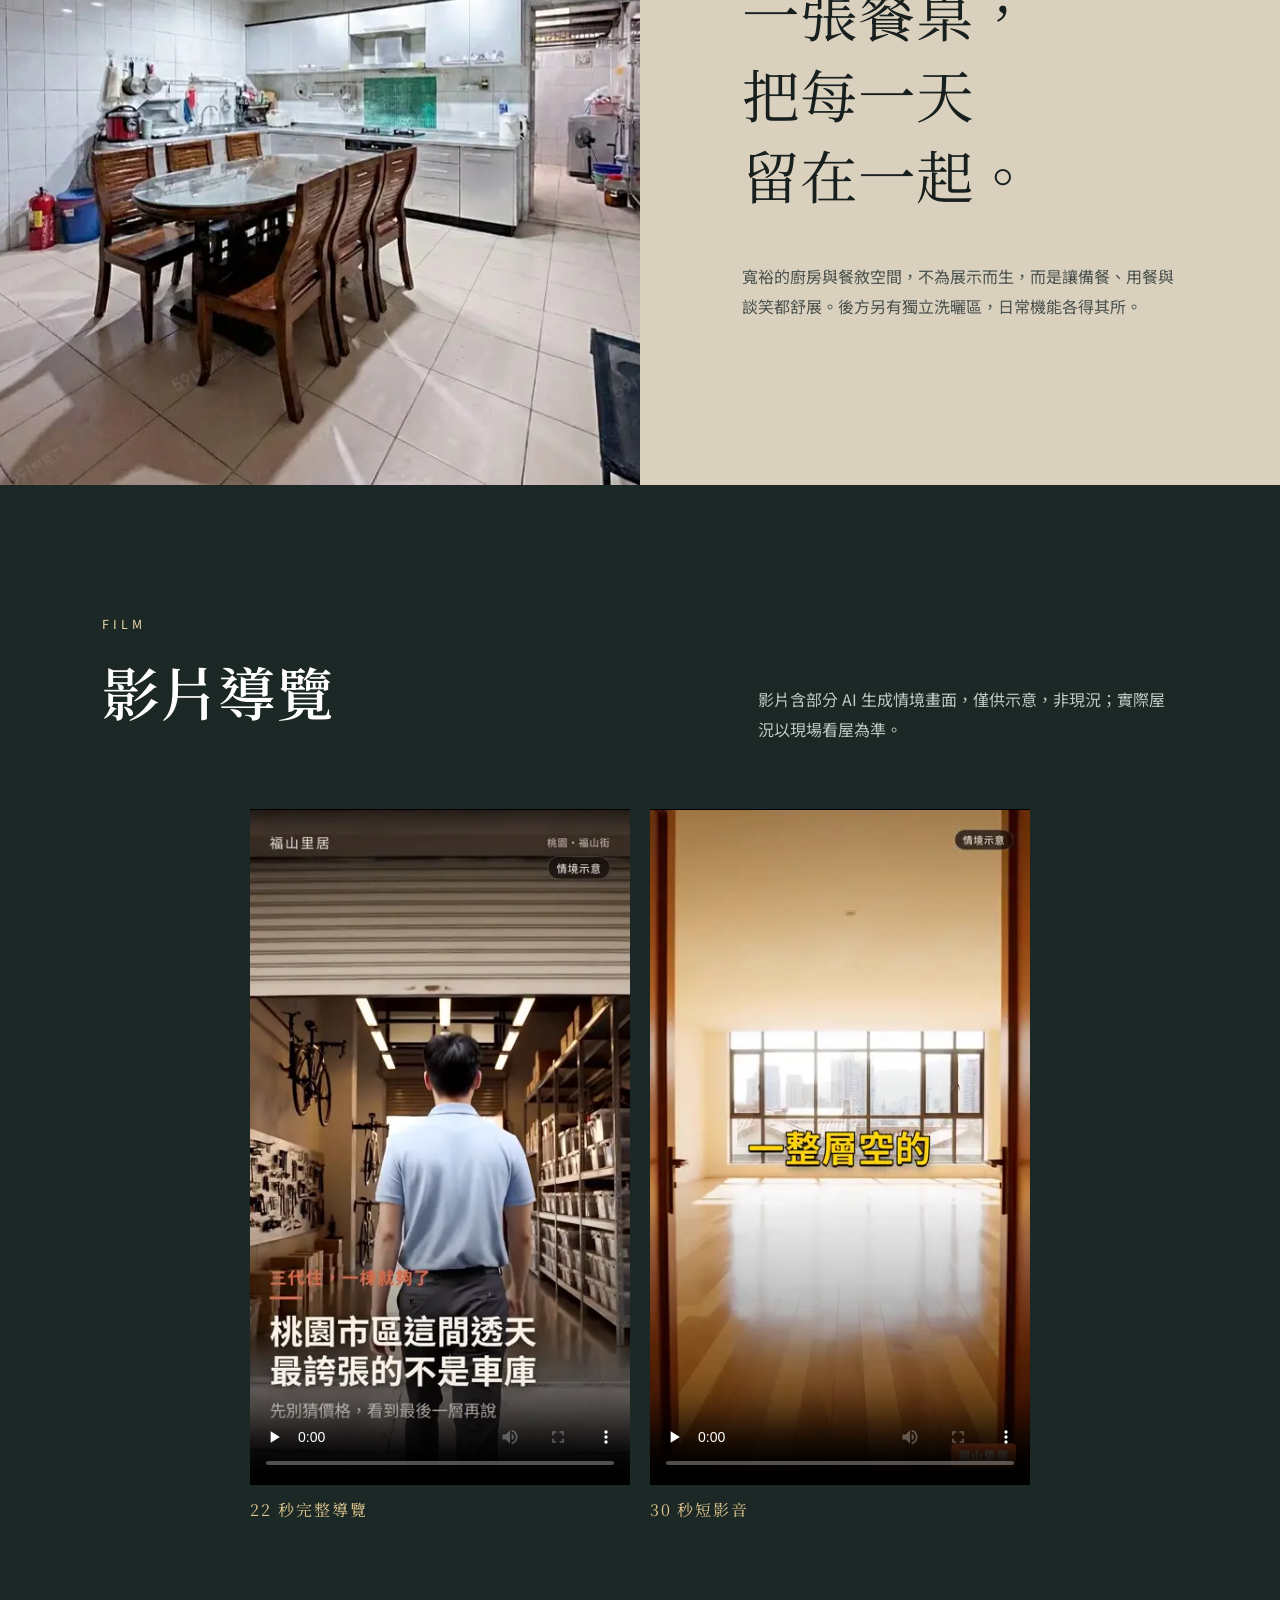
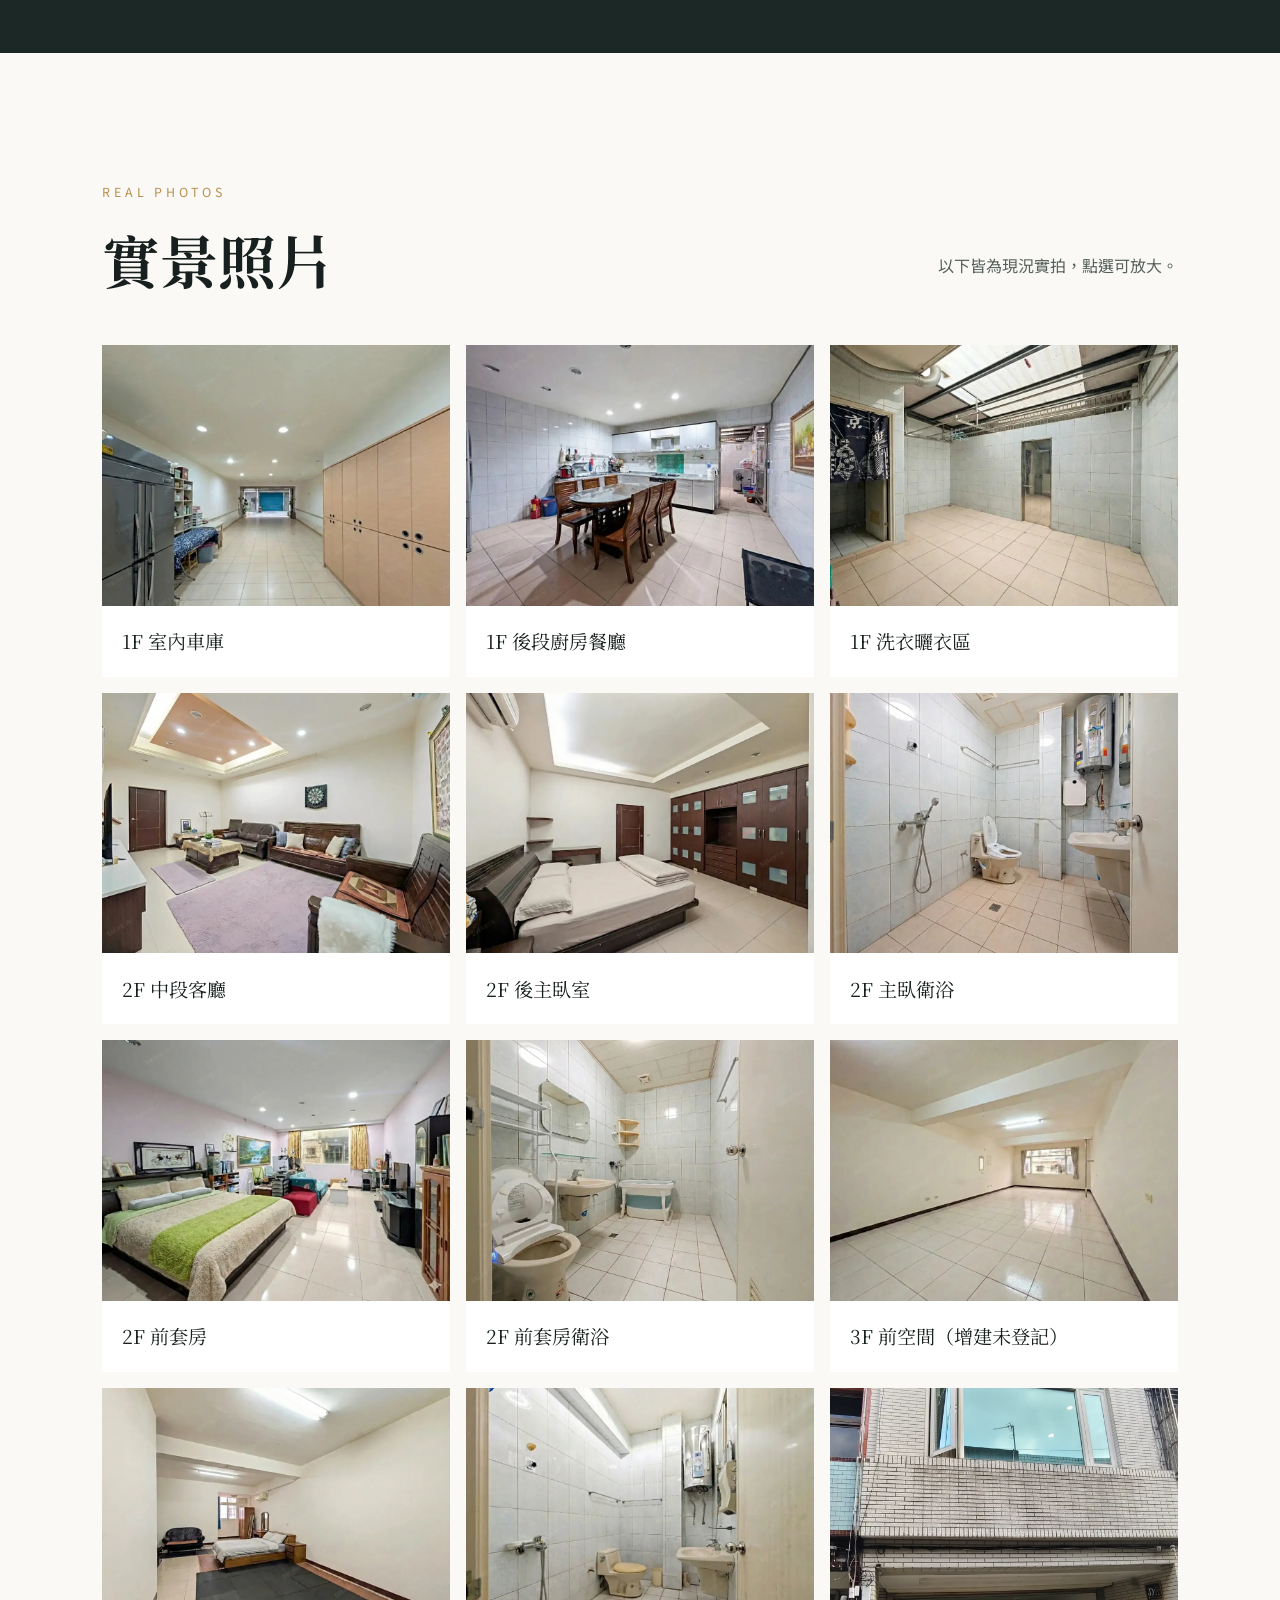
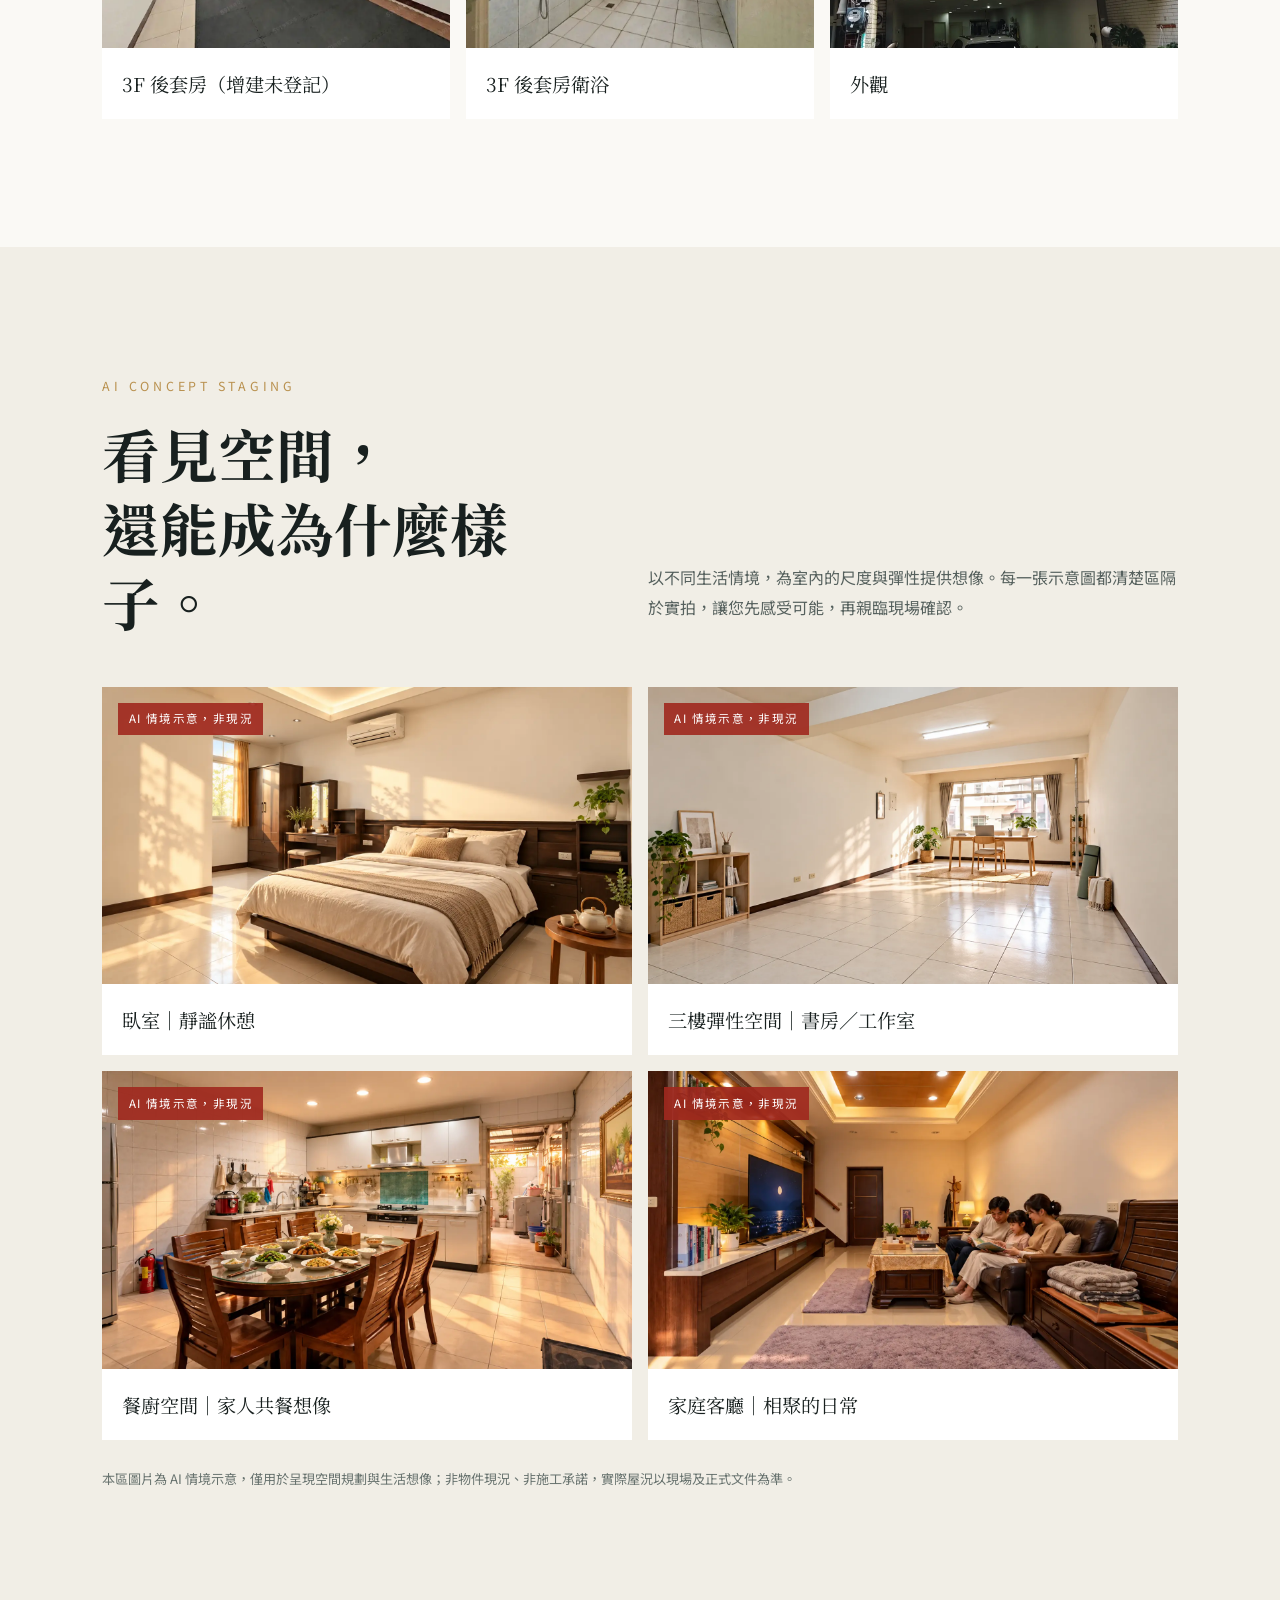
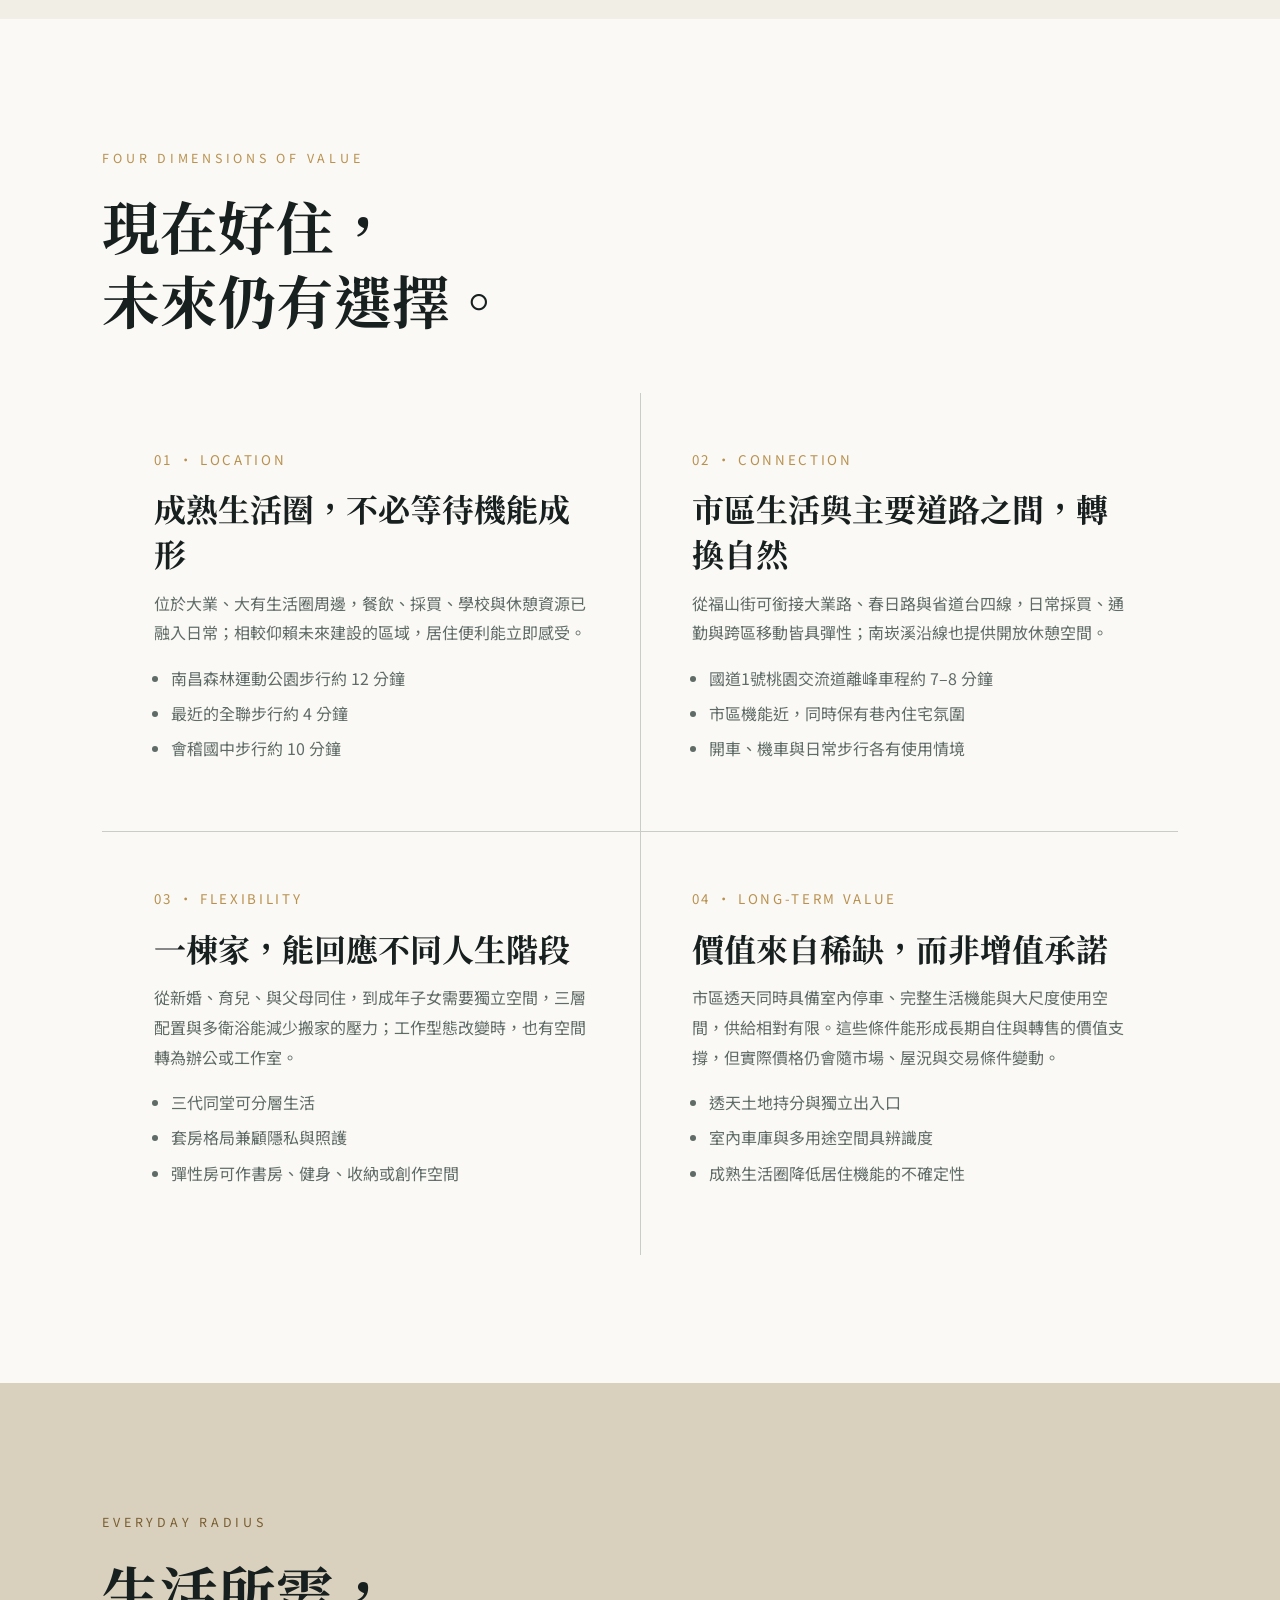
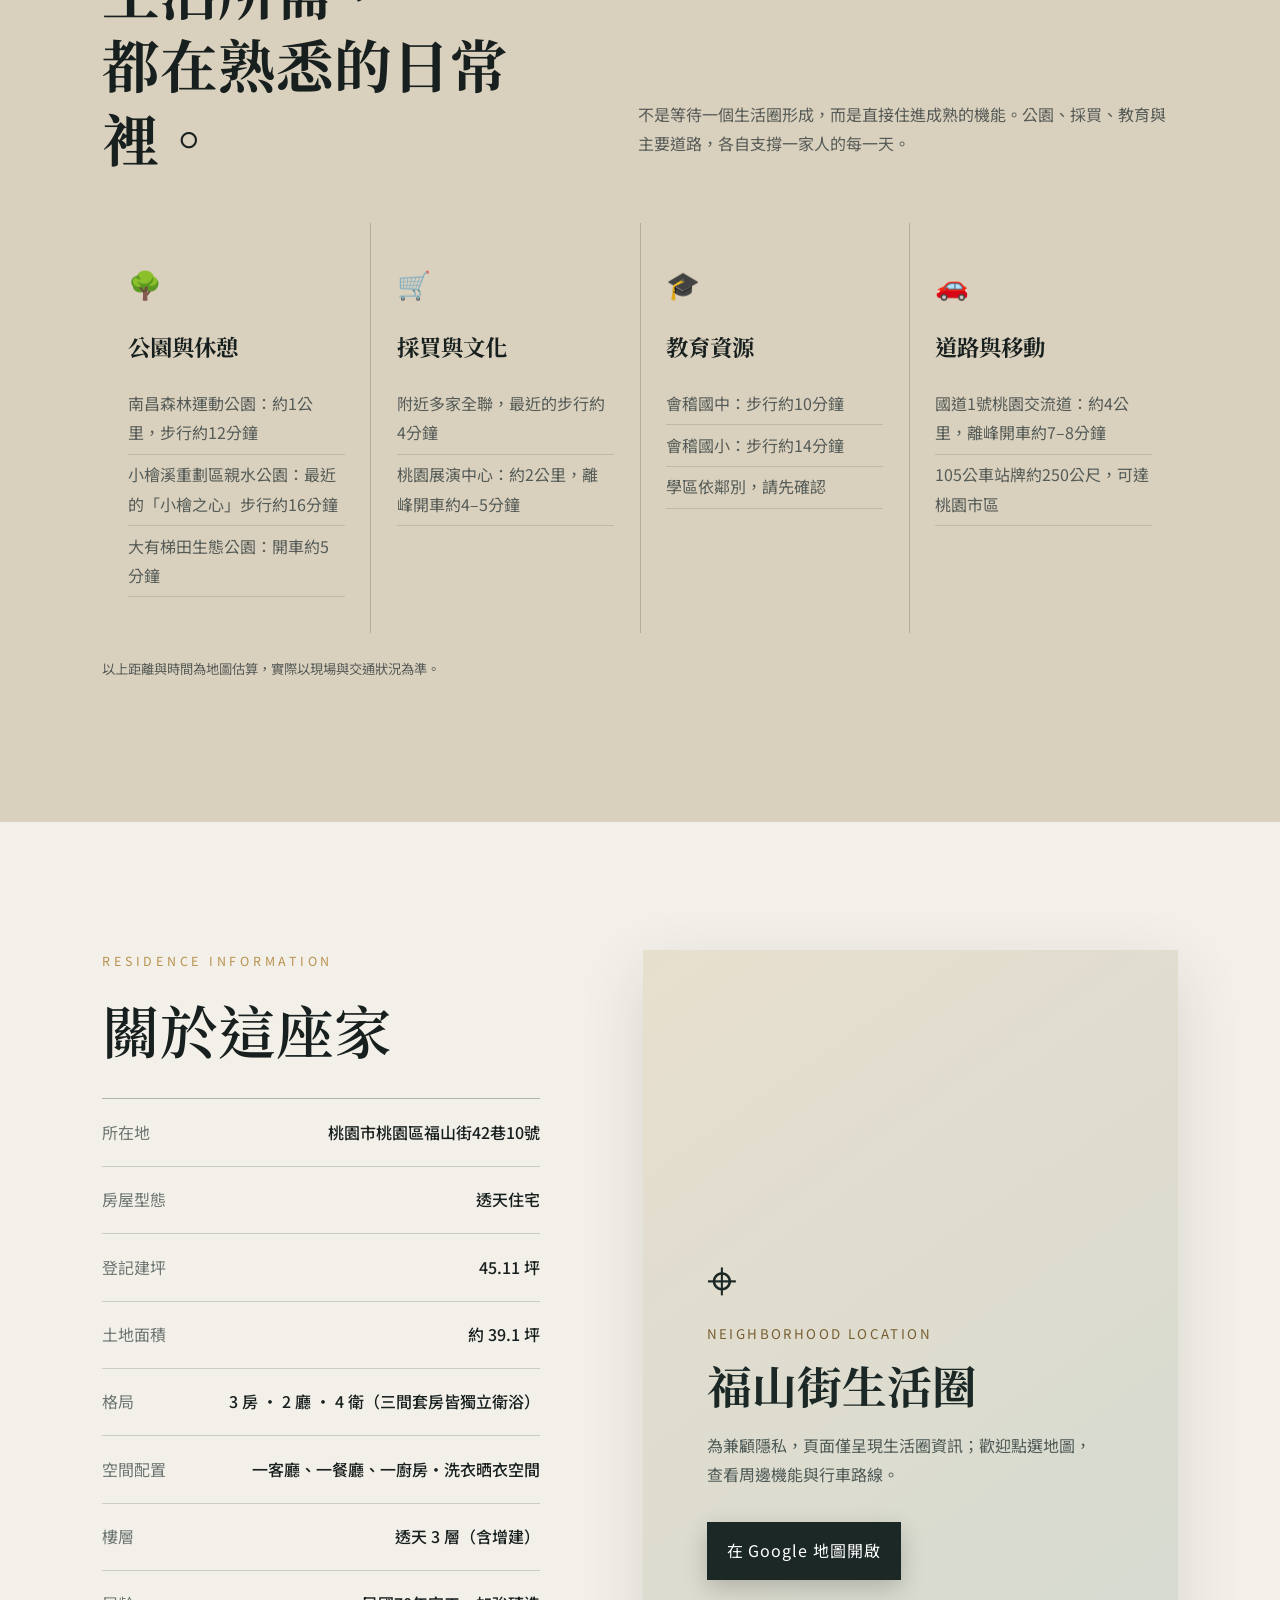
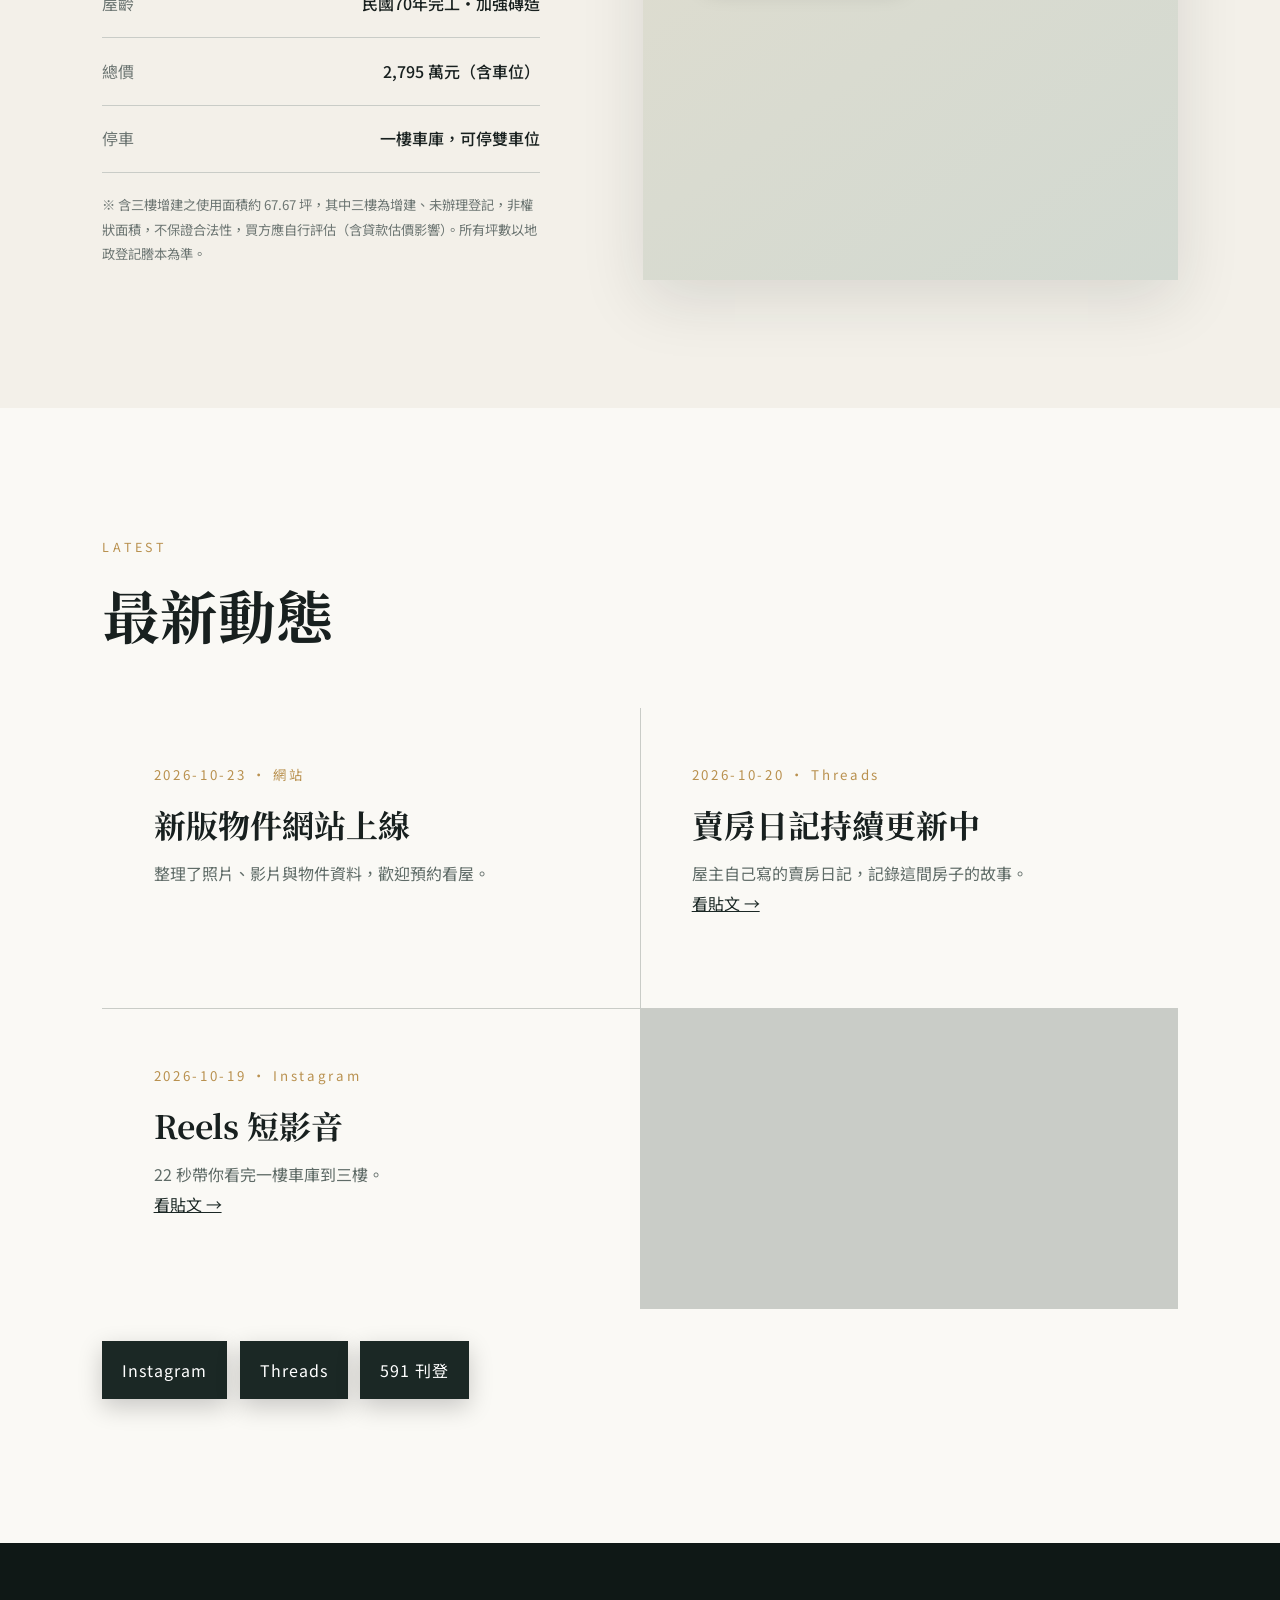
==== commit cb2f9831: "Feat(C-20261025-FUSHAN-SHORT-WEB-GADS D1): Embed 20s 9:16 vertical short video showcase in main and " ====
--- a/index.html
+++ b/index.html
@@ -68,11 +68,111 @@
 }
 @media(max-width:600px) and (max-height:700px){.hero p{display:none}}
   </style>
-<style>.floorplan{max-width:560px;margin:3rem auto 0;text-align:center}.floorplan h3{margin-bottom:1rem}.floorplan img{width:100%;height:auto;display:block;border-radius:12px;box-shadow:0 6px 24px rgba(0,0,0,.12)}.floorplan-note{font-size:.9rem;opacity:.75;margin-top:.6rem}</style></head>
+<style>.floorplan{max-width:560px;margin:3rem auto 0;text-align:center}.floorplan h3{margin-bottom:1rem}.floorplan img{width:100%;height:auto;display:block;border-radius:12px;box-shadow:0 6px 24px rgba(0,0,0,.12)}.floorplan-note{font-size:.9rem;opacity:.75;margin-top:.6rem}</style>  <link rel="stylesheet" href="bonus/assets/short-video-showcase.css">
+</head>
 <body>
   <nav class="nav" aria-label="主要導覽"><a class="brand" href="#top">福山里居</a><div class="nav-links"><a href="#space">空間</a><a href="#video">影片</a><a href="#gallery">照片</a><a href="#area">生活圈</a><a href="#details">資料</a><a href="#news">動態</a><a href="#contact">預約</a></div></nav>
   <main>
     <section class="hero" id="top"><div class="hero-bg"></div><div class="hero-content"><div class="eyebrow">Taoyuan · Fushan Residence · 屋主自售</div><h1>讓一家人的生活<br>各有餘裕</h1><p>桃園市心，難得保留約 39 坪土地的透天大宅尺度。從一樓深車庫到三層獨立生活領域，容得下相聚，也保留彼此的從容。</p><div class="ad-facts" aria-label="廣告重點資訊"><span>2,795 萬（含車位）</span><span>土地約 39.1 坪</span><span>登記建坪 45.11 坪</span><span>3 房 2 廳 4 衛</span><span>一樓室內車庫</span><span>桃園區福山街42巷</span></div><div class="hero-actions"><a class="line-button" href="#space">走進這座家</a><a class="line-button ghost" href="#lead-form" data-track="hero_lead_click">索取完整資料／預約賞屋</a></div></div><div class="scroll-cue">SCROLL TO EXPLORE</div></section>
+    
+    <!-- D1: 20s 9:16 Vertical Short Film & Value Calculator Showcase (C-20261025-FUSHAN-SHORT-WEB-GADS) -->
+    <section class="fushan-short-showcase" id="short-video-showcase" data-site-context="main" data-asset-prefix="bonus/" aria-label="20秒直式影音快覽與三大算盤專區">
+      <div class="fs-short-container">
+        <!-- Left / Top: 9:16 Theater Phone Frame Player -->
+        <div class="fs-player-col">
+          <div class="fs-phone-bezel">
+            <div class="fs-phone-topbar">
+              <span class="fs-live-dot">9:16 VERTICAL SHORT</span>
+              <span>1080×1920 · 20.0s · -13.98 LUFS</span>
+            </div>
+            <div class="fs-video-stage">
+              <button type="button" class="fs-top-mute-pill" id="fsTopMuteBtn" onclick="fsToggleMutePreview()" aria-label="切換靜音或有聲播放">
+                🔇 靜音預覽中
+              </button>
+              <video id="fushanShortVideo" playsinline webkit-playsinline muted loop preload="metadata" poster="bonus/videos/fushan_short_poster.jpg">
+                <source src="bonus/videos/fushan_20yr_zero_fee_bounty_20s_web.mp4" type="video/mp4">
+                <source src="bonus/videos/fushan_20yr_zero_fee_bounty_20s.mp4" type="video/mp4">
+                您的瀏覽器不支援 HTML5 影片播放。
+              </video>
+              <button type="button" class="fs-sound-overlay-btn" id="fsSoundOverlayBtn" onclick="fsPlayWithSoundFromStart()">
+                🔊 點擊開啟聲音從頭播放（20秒精華）
+              </button>
+            </div>
+          </div>
+          <div class="fs-control-bar" role="group" aria-label="播放器聲音控制">
+            <button type="button" class="fs-ctrl-btn" id="fsCtrlUnmuteRestart" onclick="fsPlayWithSoundFromStart()">
+              🔊 點擊開啟聲音從頭播放
+            </button>
+            <button type="button" class="fs-ctrl-btn" id="fsCtrlMuteToggle" onclick="fsToggleMutePreview()">
+              🔇 靜音預覽切換
+            </button>
+          </div>
+          <div class="fs-chapter-pills" role="group" aria-label="20秒短片段落快選">
+            <button type="button" class="fs-chapter-btn" onclick="fsSeekChapter(0, true)">00s｜20年省180萬管理費</button>
+            <button type="button" class="fs-chapter-btn" onclick="fsSeekChapter(5, true)">05s｜39.1坪實地＋雙車庫</button>
+            <button type="button" class="fs-chapter-btn" onclick="fsSeekChapter(11, true)">11s｜買方直購立省55萬</button>
+            <button type="button" class="fs-chapter-btn" onclick="fsSeekChapter(15, true)">15s｜介紹成交領30萬</button>
+          </div>
+        </div>
+
+        <!-- Right / Bottom: Three Calculation Cards & Mandatory Disclosures -->
+        <div class="fs-content-col">
+          <div class="fs-eyebrow-row">
+            <span class="fs-eyebrow-badge">20-SECOND VERTICAL FILM &amp; VALUE CALCULATOR</span>
+            <span class="fs-spec-pill">桃園區福山街靜巷透天｜屋主誠意自售</span>
+          </div>
+          <h2 class="fs-showcase-title">
+            20 秒直式影音快覽：<span>20 年省 180 萬管理費＋買方省 55 萬／介紹領 30 萬</span>
+          </h2>
+          <p class="fs-showcase-sub">
+            買大樓付一輩子管理費與公設虛坪，還是買桃園市區擁有<strong>約 39.1 坪完整土地＋1F 室內雙車庫＋3 間獨立衛浴套房</strong>的三層樓透天？用 20 秒幫您算清楚這筆最實在的家庭資產帳。
+          </p>
+
+          <div class="fs-compliance-banner" role="note" aria-label="AI情境示意與誠實揭露聲明">
+            <strong>※ 影片部分畫面為 AI 情境示意，非現況｜實際屋況以屋主實拍與地政謄本為準</strong><br>
+            <span>🔒 嚴守隱私與誠實揭露：本專區採零門牌巷弄號保護屋主與鄰里隱私；45 年加強磚造與 3F 彈性增建現況皆於實名看屋時完整公開。</span>
+          </div>
+
+          <div class="fs-calc-cards">
+            <article class="fs-calc-card">
+              <div class="fs-calc-num">①</div>
+              <div>
+                <div class="fs-calc-tag">持有算盤 01 · ZERO MANAGEMENT FEE</div>
+                <h3>0 元管理費：20 年激省 180 萬</h3>
+                <p>0 公設虛坪・0 管理費・0 停車清潔費。相較同總價電梯大樓每月動輒 7,500 元管理與車位清潔費，住進福山街靜巷透天，20 年直接為家庭省下約 180 萬元現金流。</p>
+              </div>
+            </article>
+
+            <article class="fs-calc-card">
+              <div class="fs-calc-num">②</div>
+              <div>
+                <div class="fs-calc-tag">購屋算盤 02 · DIRECT OWNER SALE</div>
+                <h3>屋主直售免仲介費：買方立省約 55 萬</h3>
+                <p>開價 2,795 萬元（含一樓電動捲門雙車位車庫），由屋主夫妻誠意自售。買方直接向屋主購屋無須支付傳統房仲 2% 買方服務費（立省約 55.9 萬元）。</p>
+              </div>
+            </article>
+
+            <article class="fs-calc-card card-bounty">
+              <div class="fs-calc-num">③</div>
+              <div>
+                <div class="fs-calc-tag">懸賞算盤 03 · NT$ 300,000 BOUNTY</div>
+                <h3>全民懸賞：介紹成交即撥 30 萬現金獎金</h3>
+                <p>首波限時 60 天企劃！非房仲之一般民眾推薦親友看屋，憑「專屬介紹確認碼」完成雙向實名認證並順利成交交屋，屋主依書面承諾匯款 30 萬元感謝金（含稅）。</p>
+              </div>
+            </article>
+          </div>
+
+          <div class="fs-cta-group">
+            <a class="fs-cta-primary" href="bonus/#register-section" data-track="short_showcase_bonus_cta">
+              🎁 前往「30 萬介紹獎金專頁」線上登記／預約看屋 →
+            </a>
+            <a class="fs-cta-secondary" href="#lead-form" data-track="short_showcase_main_lead">
+              📅 直接於本頁預約屋主實名賞屋
+            </a>
+          </div>
+        </div>
+      </div>
+    </section>
     <section class="intro reveal"><div class="intro-copy"><div class="eyebrow" style="color:var(--gold)">A home with room to live</div><h2>不是更多房間，<br>是更多生活的可能。</h2><p>這是一座為真實日常長成的家。車輛、餐桌、家人與工作，都能找到自己的位置。總共三層樓、三間套房，每間都有獨立衛浴，不同世代各自保有隱私；兩廳一廚加上洗衣、晒衣空間，日常機能完整。</p><div class="statement"><strong>在市區裡，保留一座家真正需要的尺度。</strong></div></div><div class="numbers" aria-label="房屋摘要"><div class="number"><b>45.11</b><span>登記建坪／坪</span></div><div class="number"><b>3F</b><span>完整生活層次</span></div><div class="number"><b>3</b><span>房間配置</span></div><div class="number"><b>4</b><span>衛浴空間</span></div><div class="number actual-area"><b>39.1</b><span>土地面積／坪（約）・總價 2,795 萬含車位</span></div></div></section>
     <section class="advantages"><div class="advantages-head reveal"><h2>一棟房子，<br>六種難得。</h2><p>不把優勢藏在規格裡。從停車、共餐到每一代的獨立空間，這座家真正珍貴的是：每一天都能用得上。</p></div><div class="adv-grid"><article class="adv reveal"><b>01</b><h3>一樓車庫，可停雙車位</h3><p>一樓車庫可停兩台車，前後仍保有收納與彈性使用區；雨天返家、搬運物品更從容。</p></article><article class="adv reveal"><b>02</b><h3>兩廳一廚，日常更完整</h3><p>一個客廳、一個餐廳，加上一間廚房；廚房與餐廳集中在一樓後方，空間寬敞，料理、用餐與家人交流互不干擾。</p></article><article class="adv reveal"><b>03</b><h3>後方洗曬，家務有專屬位置</h3><p>獨立洗衣與曬衣空間，通風採光自然，讓生活機能不必占用主要起居區。</p></article><article class="adv reveal"><b>04</b><h3>二樓客廳，凝聚一家人的核心</h3><p>大尺度家庭客廳位在私領域中心，兼顧安靜與相聚，也能規劃閱讀、影音或親子空間。</p></article><article class="adv reveal"><b>05</b><h3>三間套房，每間獨立衛浴</h3><p>三間套房都有獨立衛浴，不同世代能有自己的臥房與衛浴，早晚作息互不打擾，長輩、成年子女或親友留宿都合適。</p></article><article class="adv reveal"><b>06</b><h3>三樓彈性空間，住家也能兼顧工作</h3><p>可依需求規劃臥室、辦公室、工作室、健身房或休閒室，讓空間跟著家庭一起成長。</p></article></div></section>
     <section class="chapter" id="space"><div class="chapter-head reveal"><div><div class="eyebrow">A home, floor by floor</div><h2>一層一種生活，<br>合成一個家。</h2></div><p>從回家停車、共餐相聚，到休息與獨處，每一層都有清楚而寬裕的角色。</p></div><div class="story-grid"><article class="story reveal"><img class="story-zoom" src="img/1f-garage.webp" alt="寬深的一樓室內車庫" loading="lazy"><div class="story-copy"><small>01 · ARRIVAL</small><h3>回家的第一段從容</h3><p>1F：車庫可停雙車位、後段廚房餐廳、洗衣晒衣區。</p></div></article><article class="story reveal"><img class="story-zoom" src="img/2f-living1.webp" alt="二樓寬敞明亮客廳" loading="lazy"><div class="story-copy"><small>02 · TOGETHER</small><h3>相聚，有足夠的距離</h3><p>2F：中段客廳、後主臥套房（含衛浴）、前套房（含衛浴）。</p></div></article><article class="story reveal"><img class="story-zoom" src="img/2f-master1.webp" alt="二樓後方主臥室" loading="lazy"><div class="story-copy"><small>03 · RETREAT</small><h3>各自安好，彼此靠近</h3><p>全棟三間套房（2F 兩間、3F 一間），每間都有獨立衛浴，不同世代各自保有生活節奏。</p></div></article><article class="story reveal"><img class="story-zoom" src="img/3f-suite1.webp" alt="三樓寬敞彈性房間" loading="lazy"><div class="story-copy"><small>04 · POSSIBILITY</small><h3>留給未來的一層</h3><p>3F：前空間、後套房（含衛浴）。三樓為增建，未登記。</p></div></article></div><div class="floorplan reveal" id="floorplan"><h3>格局平面圖</h3><a href="img/floorplan.png" target="_blank" rel="noopener"><picture><source srcset="img/floorplan.webp" type="image/webp"><img src="img/floorplan.png" alt="福山街透天格局平面圖：1F 車庫、倉庫、樓梯、廚房、廁所與晒衣間；2F 前後兩間套房與中段客廳；3F 大空間與套房" loading="lazy" width="1080" height="1920"></picture></a><p class="floorplan-note">示意圖，非實際比例（點圖可看大圖）</p></div></section>
@@ -96,5 +196,6 @@
     const track=(event,details={})=>{window.dataLayer=window.dataLayer||[];window.dataLayer.push({event,...details})};document.querySelectorAll('[data-track]').forEach(item=>item.addEventListener('click',()=>track(item.dataset.track)));const reportContactConversion=()=>{};document.querySelectorAll('[data-whatsapp-link]').forEach(item=>item.addEventListener('click',reportContactConversion));const leadForm=document.querySelector('#lead-form'),leadMessage=()=>{const data=new FormData(leadForm),utm=new URLSearchParams(location.search),source=utm.get('utm_source')||'direct';return {source,text:`您好，我想預約福山街生活圈透天賞屋。\n姓名：${data.get('name')}\n手機：${data.get('phone')}\n方便時間：${data.get('viewing_time')}\n補充需求：${data.get('notes')||'無'}\n來源：${source}`}},showLeadNotice=text=>{const notice=leadForm.querySelector('.lead-notice');notice.textContent=text;notice.classList.add('visible')};leadForm.addEventListener('submit',event=>{event.preventDefault();if(!leadForm.reportValidity())return;const message=leadMessage();track('lead_form_whatsapp',{lead_source:message.source});reportContactConversion();showLeadNotice('已開啟 WhatsApp，請按下傳送完成賞屋需求。');window.open(`https://wa.me/886975066275?text=${encodeURIComponent(message.text)}`,'_blank','noopener')});document.querySelector('#email-lead-button').addEventListener('click',()=>{if(!leadForm.reportValidity())return;const message=leadMessage();track('lead_form_email',{lead_source:message.source});reportContactConversion();showLeadNotice('已開啟 Email 草稿，請按下寄送完成賞屋需求。');location.href=`mailto:jsweb.jay@gmail.com?subject=${encodeURIComponent('福山街生活圈透天｜賞屋需求')}&body=${encodeURIComponent(message.text)}`});
 const esc=s=>String(s??'').replace(/[&<>"]/g,c=>({'&':'&amp;','<':'&lt;','>':'&gt;','"':'&quot;'}[c]));fetch('updates.json',{cache:'no-cache'}).then(r=>r.json()).then(a=>{a.sort((x,y)=>y.date.localeCompare(x.date));document.getElementById('feed').innerHTML=a.map(u=>`<article class="scene"><small>${esc(u.date)} · ${esc(u.platform)}</small><h3>${esc(u.title)}</h3><p>${esc(u.text)}</p>${u.url?`<p><a href="${esc(u.url)}" target="_blank" rel="noopener">看貼文 →</a></p>`:''}</article>`).join('')}).catch(()=>{document.getElementById('feed').innerHTML='<p class="scene">暫無動態</p>'});
   </script>
+  <script src="bonus/assets/short-video-showcase.js" defer></script>
 </body>
 </html>
--- a/bonus/assets/short-video-showcase.css
+++ b/bonus/assets/short-video-showcase.css
@@ -0,0 +1,439 @@
+/* Fushan Residence 20s 9:16 Vertical Short Showcase Module (D1) */
+.fushan-short-showcase {
+  --fs-ink: #18201f;
+  --fs-deep: #1b2825;
+  --fs-darker: #111a18;
+  --fs-paper: #f3f0e9;
+  --fs-gold: #b9914f;
+  --fs-gold-light: #e6cfa3;
+  --fs-terracotta: #a84b31;
+  --fs-serif: "Noto Serif TC", serif;
+  --fs-sans: "Noto Sans TC", sans-serif;
+
+  background: linear-gradient(155deg, var(--fs-deep) 0%, var(--fs-darker) 100%);
+  color: var(--fs-paper);
+  padding: clamp(2.2rem, 3.5vw, 3.2rem) clamp(1.25rem, 5vw, 5.5rem);
+  border-top: 1px solid rgba(185, 145, 79, 0.38);
+  border-bottom: 1px solid rgba(185, 145, 79, 0.38);
+  position: relative;
+  overflow: hidden;
+  font-family: var(--fs-sans);
+}
+
+.fushan-short-showcase::before {
+  content: "";
+  position: absolute;
+  inset: 0;
+  background: radial-gradient(circle at 18% 25%, rgba(185, 145, 79, 0.14), transparent 52%),
+              radial-gradient(circle at 85% 80%, rgba(168, 75, 49, 0.14), transparent 48%);
+  pointer-events: none;
+}
+
+.fs-short-container {
+  max-width: 1180px;
+  margin: 0 auto;
+  position: relative;
+  z-index: 2;
+  display: grid;
+  grid-template-columns: 320px minmax(0, 1fr);
+  gap: clamp(1.75rem, 3.5vw, 3.25rem);
+  align-items: center;
+}
+
+/* Left Column: 9:16 Vertical Theater Player */
+.fs-player-col {
+  display: flex;
+  flex-direction: column;
+  align-items: center;
+}
+
+.fs-phone-bezel {
+  width: 100%;
+  max-width: 308px;
+  background: #0b1110;
+  border: 2px solid rgba(185, 145, 79, 0.65);
+  border-radius: 20px;
+  padding: 8px;
+  box-shadow: 0 20px 52px rgba(0, 0, 0, 0.52), 0 0 0 1px rgba(255, 255, 255, 0.06);
+  position: relative;
+}
+
+.fs-phone-topbar {
+  display: flex;
+  align-items: center;
+  justify-content: space-between;
+  padding: 0.25rem 0.5rem 0.45rem;
+  font-size: 0.66rem;
+  letter-spacing: 0.04em;
+  color: var(--fs-gold-light);
+  white-space: nowrap;
+  gap: 0.4rem;
+}
+
+.fs-live-dot {
+  display: inline-flex;
+  align-items: center;
+  gap: 0.35rem;
+  font-weight: 600;
+  white-space: nowrap;
+}
+
+.fs-live-dot::before {
+  content: "";
+  width: 6px;
+  height: 6px;
+  border-radius: 50%;
+  background: #d9534f;
+  box-shadow: 0 0 8px #d9534f;
+  flex-shrink: 0;
+}
+
+.fs-video-stage {
+  position: relative;
+  width: 100%;
+  aspect-ratio: 9 / 16;
+  background: #080d0c;
+  border-radius: 12px;
+  overflow: hidden;
+}
+
+.fs-video-stage video {
+  width: 100%;
+  height: 100%;
+  object-fit: cover;
+  display: block;
+  background: #080d0c;
+}
+
+/* Floating Sound & Restart Overlay Buttons */
+.fs-sound-overlay-btn {
+  position: absolute;
+  left: 50%;
+  bottom: 12px;
+  transform: translateX(-50%);
+  z-index: 6;
+  width: calc(100% - 20px);
+  background: rgba(168, 75, 49, 0.95);
+  color: #fff;
+  border: 1px solid rgba(230, 207, 163, 0.85);
+  border-radius: 999px;
+  padding: 0.54rem 0.85rem;
+  font-family: var(--fs-sans);
+  font-size: 0.8rem;
+  font-weight: 600;
+  letter-spacing: 0.03em;
+  cursor: pointer;
+  display: flex;
+  align-items: center;
+  justify-content: center;
+  gap: 0.35rem;
+  box-shadow: 0 10px 28px rgba(0, 0, 0, 0.55);
+  transition: transform 0.2s ease, background 0.2s ease;
+  white-space: nowrap;
+}
+
+.fs-sound-overlay-btn:hover {
+  background: #c05638;
+  transform: translateX(-50%) translateY(-2px);
+}
+
+.fs-sound-overlay-btn.is-unmuted {
+  background: rgba(27, 40, 37, 0.92);
+  border-color: var(--fs-gold);
+  color: var(--fs-gold-light);
+}
+
+.fs-top-mute-pill {
+  position: absolute;
+  top: 10px;
+  right: 10px;
+  z-index: 6;
+  background: rgba(17, 26, 24, 0.88);
+  backdrop-filter: blur(6px);
+  color: var(--fs-paper);
+  border: 1px solid rgba(230, 207, 163, 0.45);
+  border-radius: 999px;
+  padding: 0.28rem 0.65rem;
+  font-family: var(--fs-sans);
+  font-size: 0.72rem;
+  font-weight: 500;
+  cursor: pointer;
+  transition: 0.2s;
+}
+
+.fs-top-mute-pill:hover {
+  background: var(--fs-gold);
+  color: #18201f;
+}
+
+.fs-control-bar {
+  width: 100%;
+  max-width: 308px;
+  margin-top: 0.6rem;
+  display: grid;
+  grid-template-columns: 1fr 1fr;
+  gap: 0.45rem;
+}
+
+.fs-ctrl-btn {
+  background: rgba(243, 240, 233, 0.08);
+  color: var(--fs-paper);
+  border: 1px solid rgba(185, 145, 79, 0.45);
+  border-radius: 4px;
+  padding: 0.45rem 0.5rem;
+  font-family: var(--fs-sans);
+  font-size: 0.74rem;
+  font-weight: 500;
+  cursor: pointer;
+  transition: 0.2s;
+  text-align: center;
+  white-space: nowrap;
+}
+
+.fs-ctrl-btn:hover,
+.fs-ctrl-btn.active {
+  background: var(--fs-gold);
+  color: #18201f;
+  border-color: var(--fs-gold);
+  font-weight: 600;
+}
+
+.fs-chapter-pills {
+  width: 100%;
+  max-width: 308px;
+  margin-top: 0.45rem;
+  display: grid;
+  grid-template-columns: repeat(2, 1fr);
+  gap: 0.35rem;
+}
+
+.fs-chapter-btn {
+  background: rgba(17, 26, 24, 0.78);
+  color: rgba(243, 240, 233, 0.86);
+  border: 1px solid rgba(255, 255, 255, 0.15);
+  border-radius: 3px;
+  padding: 0.32rem 0.48rem;
+  font-family: var(--fs-sans);
+  font-size: 0.71rem;
+  text-align: left;
+  cursor: pointer;
+  transition: 0.2s;
+  white-space: nowrap;
+  overflow: hidden;
+  text-overflow: ellipsis;
+}
+
+.fs-chapter-btn:hover {
+  border-color: var(--fs-gold);
+  color: var(--fs-gold-light);
+}
+
+/* Right Column: Editorial Copy + 3 Calculation Cards + CTA */
+.fs-content-col {
+  display: flex;
+  flex-direction: column;
+  gap: 0.95rem;
+}
+
+.fs-eyebrow-row {
+  display: flex;
+  flex-wrap: wrap;
+  align-items: center;
+  gap: 0.65rem;
+}
+
+.fs-eyebrow-badge {
+  display: inline-block;
+  background: rgba(185, 145, 79, 0.18);
+  border: 1px solid var(--fs-gold);
+  color: var(--fs-gold-light);
+  font-size: 0.72rem;
+  letter-spacing: 0.12em;
+  padding: 0.2rem 0.68rem;
+  text-transform: uppercase;
+}
+
+.fs-spec-pill {
+  font-size: 0.75rem;
+  color: rgba(243, 240, 233, 0.74);
+  letter-spacing: 0.05em;
+}
+
+.fs-showcase-title {
+  font-family: var(--fs-serif);
+  font-size: clamp(1.45rem, 2.35vw, 2.1rem);
+  line-height: 1.3;
+  color: #fff;
+  margin: 0;
+  letter-spacing: 0.02em;
+}
+
+.fs-showcase-title span {
+  color: var(--fs-gold-light);
+}
+
+.fs-showcase-sub {
+  margin: 0;
+  font-size: 0.92rem;
+  color: rgba(243, 240, 233, 0.86);
+  line-height: 1.65;
+}
+
+/* Mandatory Compliance & Privacy Notice Box */
+.fs-compliance-banner {
+  background: rgba(17, 26, 24, 0.9);
+  border-left: 3px solid var(--fs-gold);
+  border-top: 1px solid rgba(185, 145, 79, 0.3);
+  border-right: 1px solid rgba(185, 145, 79, 0.3);
+  border-bottom: 1px solid rgba(185, 145, 79, 0.3);
+  padding: 0.58rem 0.9rem;
+  font-size: 0.8rem;
+  color: var(--fs-gold-light);
+  line-height: 1.55;
+}
+
+.fs-compliance-banner strong {
+  color: #fff;
+}
+
+/* 3 Calculation Highlight Cards */
+.fs-calc-cards {
+  display: grid;
+  grid-template-columns: 1fr;
+  gap: 0.68rem;
+}
+
+.fs-calc-card {
+  background: rgba(243, 240, 233, 0.97);
+  color: var(--fs-ink);
+  border: 1px solid rgba(185, 145, 79, 0.45);
+  border-left: 4px solid var(--fs-gold);
+  padding: 0.85rem 1.1rem;
+  display: grid;
+  grid-template-columns: auto 1fr;
+  gap: 0.85rem;
+  align-items: start;
+  box-shadow: 0 8px 22px rgba(0, 0, 0, 0.2);
+}
+
+.fs-calc-card.card-bounty {
+  border-left-color: var(--fs-terracotta);
+  background: #faf8f3;
+}
+
+.fs-calc-num {
+  font-family: var(--fs-serif);
+  font-size: 1.5rem;
+  font-weight: 700;
+  color: var(--fs-gold);
+  line-height: 1.1;
+  padding-top: 0.08rem;
+}
+
+.fs-calc-card.card-bounty .fs-calc-num {
+  color: var(--fs-terracotta);
+}
+
+.fs-calc-tag {
+  font-size: 0.69rem;
+  letter-spacing: 0.11em;
+  color: #697470;
+  text-transform: uppercase;
+  margin-bottom: 0.1rem;
+}
+
+.fs-calc-card h3 {
+  font-family: var(--fs-serif);
+  font-size: 1.08rem;
+  color: var(--fs-ink);
+  margin: 0 0 0.22rem;
+  line-height: 1.32;
+}
+
+.fs-calc-card p {
+  margin: 0;
+  font-size: 0.84rem;
+  color: #424d4a;
+  line-height: 1.58;
+}
+
+/* CTA Row */
+.fs-cta-group {
+  display: flex;
+  flex-wrap: wrap;
+  gap: 0.75rem;
+  margin-top: 0.2rem;
+  align-items: center;
+}
+
+.fs-cta-primary {
+  display: inline-flex;
+  align-items: center;
+  justify-content: center;
+  background: var(--fs-terracotta);
+  color: #fff;
+  text-decoration: none;
+  padding: 0.72rem 1.35rem;
+  font-size: 0.9rem;
+  font-weight: 600;
+  letter-spacing: 0.05em;
+  border: 1px solid var(--fs-terracotta);
+  transition: 0.25s;
+}
+
+.fs-cta-primary:hover {
+  background: #8f3c25;
+  border-color: #8f3c25;
+  color: #fff;
+}
+
+.fs-cta-secondary {
+  display: inline-flex;
+  align-items: center;
+  justify-content: center;
+  background: rgba(185, 145, 79, 0.16);
+  color: var(--fs-gold-light);
+  text-decoration: none;
+  padding: 0.72rem 1.25rem;
+  font-size: 0.88rem;
+  font-weight: 500;
+  letter-spacing: 0.05em;
+  border: 1px solid var(--fs-gold);
+  transition: 0.25s;
+}
+
+.fs-cta-secondary:hover {
+  background: var(--fs-gold);
+  color: #18201f;
+}
+
+@media (max-width: 920px) {
+  .fs-short-container {
+    grid-template-columns: 1fr;
+    gap: 1.75rem;
+  }
+  .fs-phone-bezel,
+  .fs-control-bar,
+  .fs-chapter-pills {
+    max-width: 320px;
+  }
+}
+
+@media (max-width: 520px) {
+  .fushan-short-showcase {
+    padding: 2.4rem 1rem;
+  }
+  .fs-phone-bezel,
+  .fs-control-bar,
+  .fs-chapter-pills {
+    max-width: 292px;
+  }
+  .fs-calc-card {
+    padding: 0.85rem 0.95rem;
+    gap: 0.7rem;
+  }
+  .fs-cta-group a {
+    width: 100%;
+    text-align: center;
+  }
+}
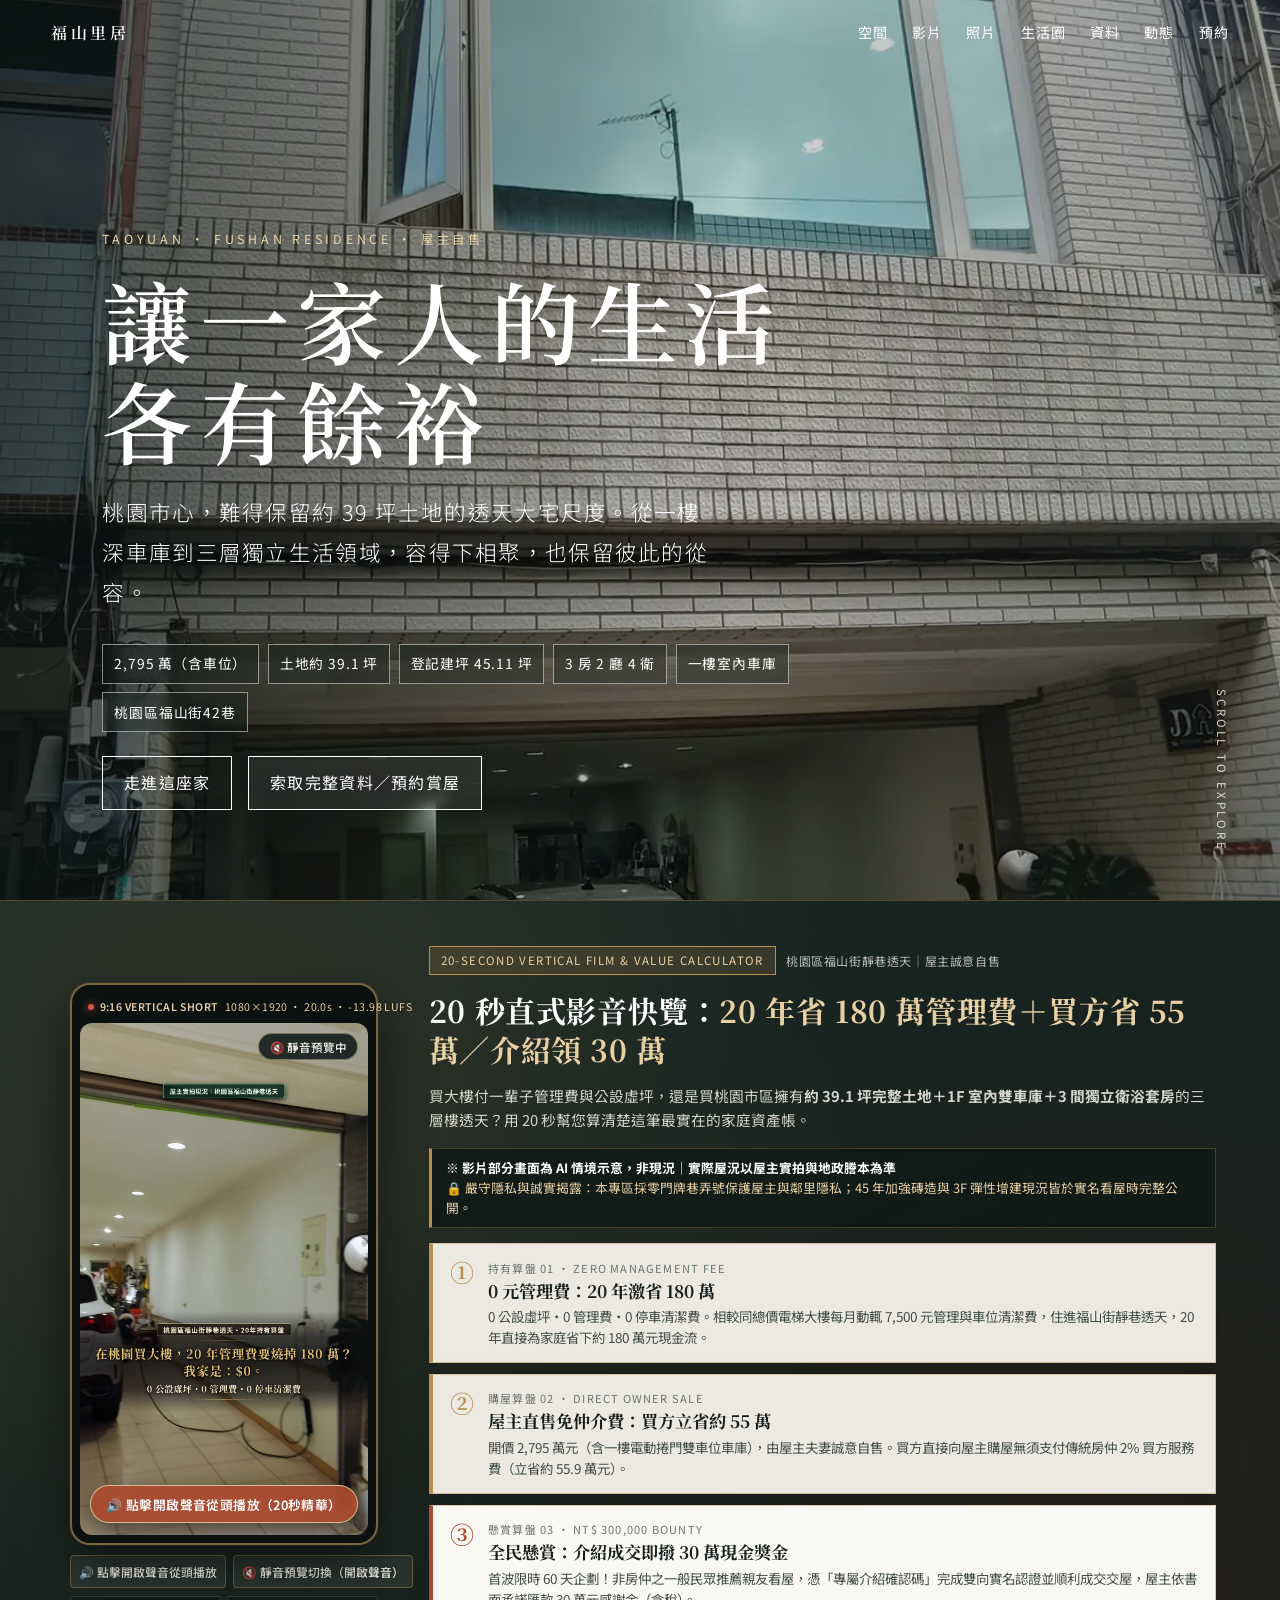
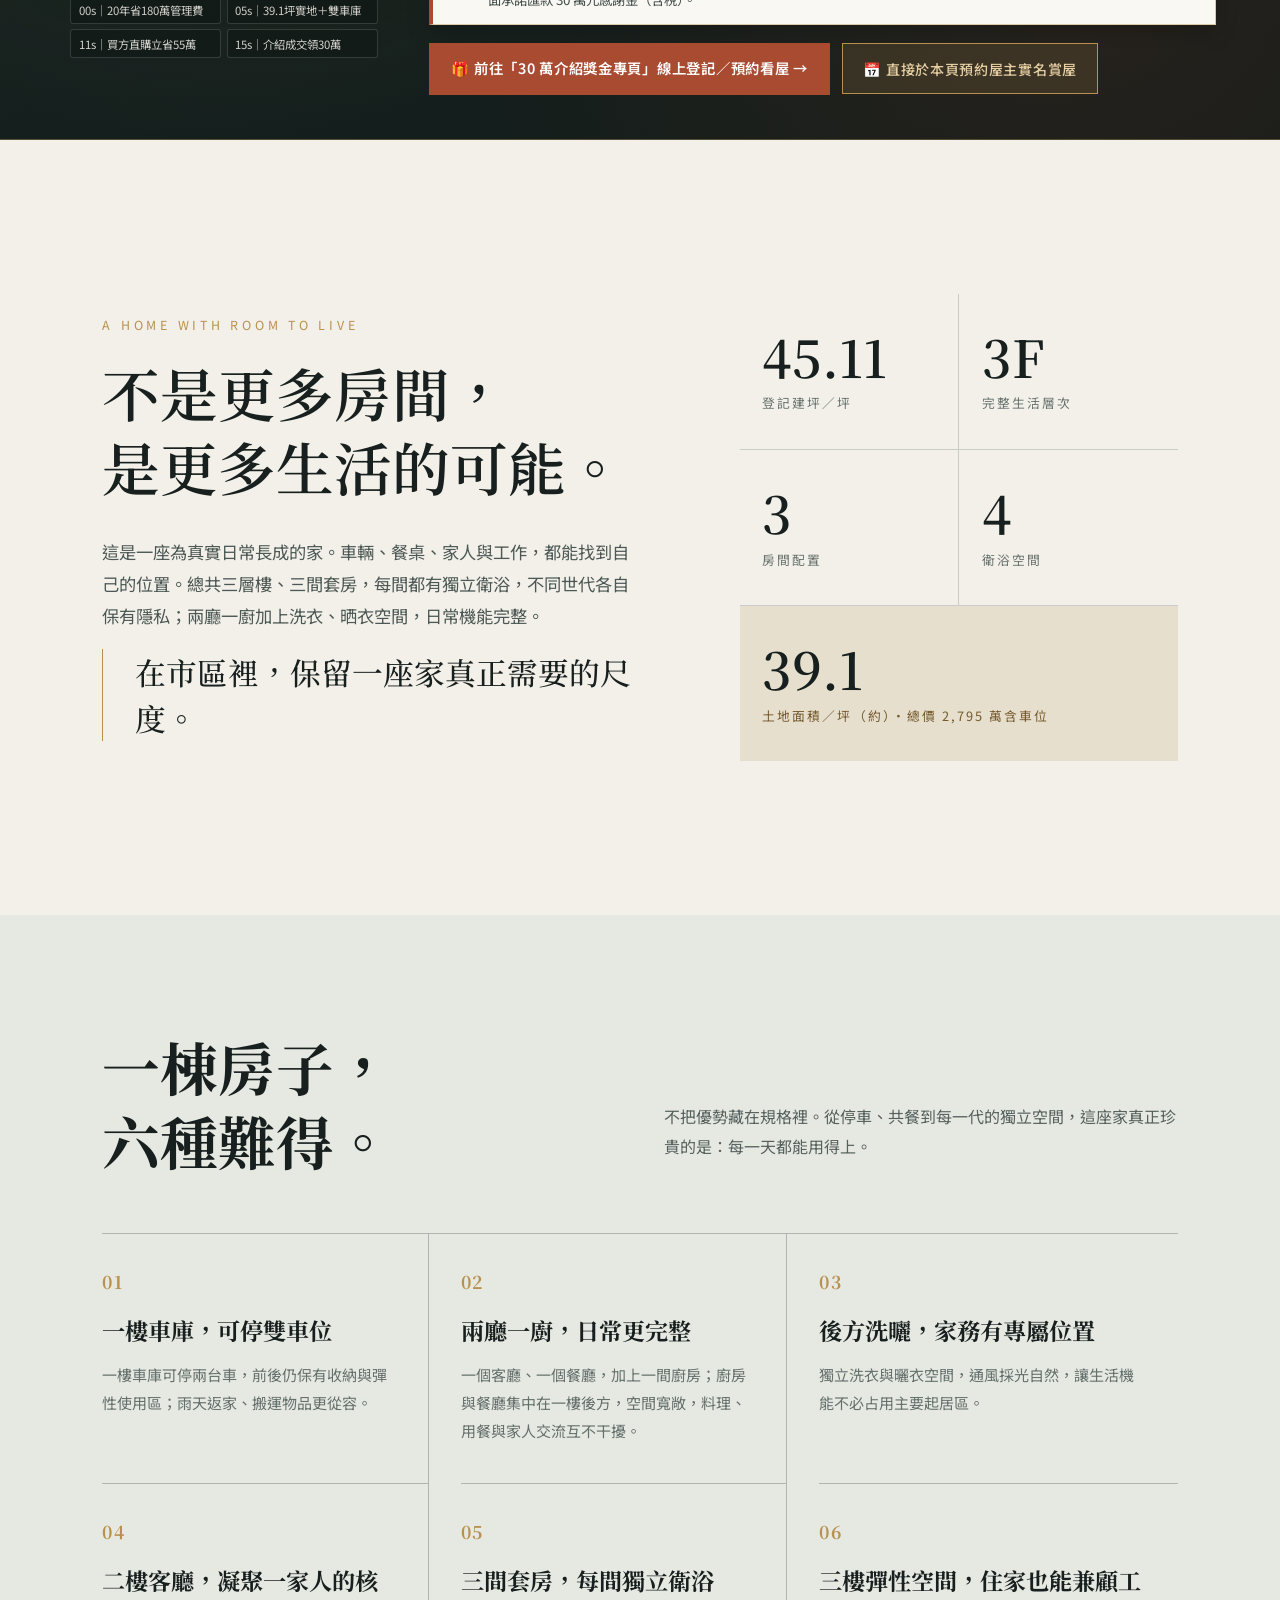
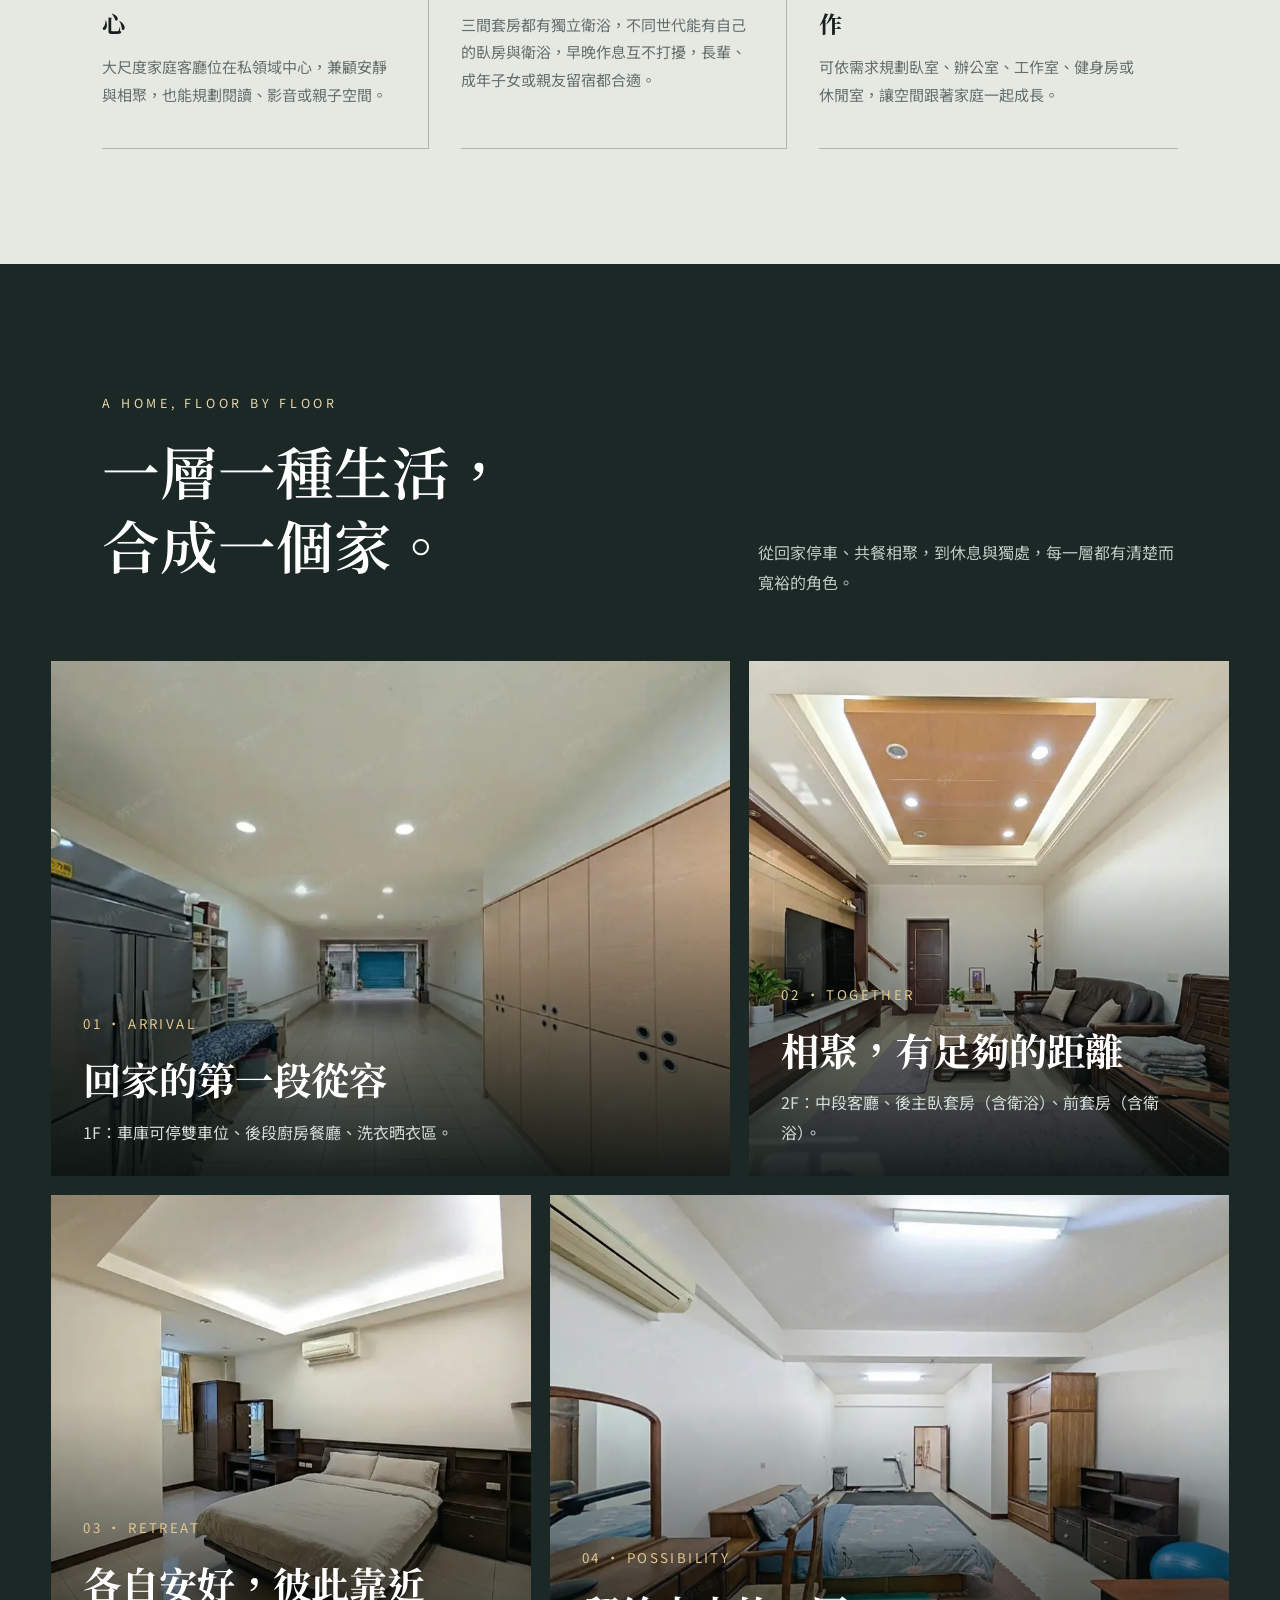
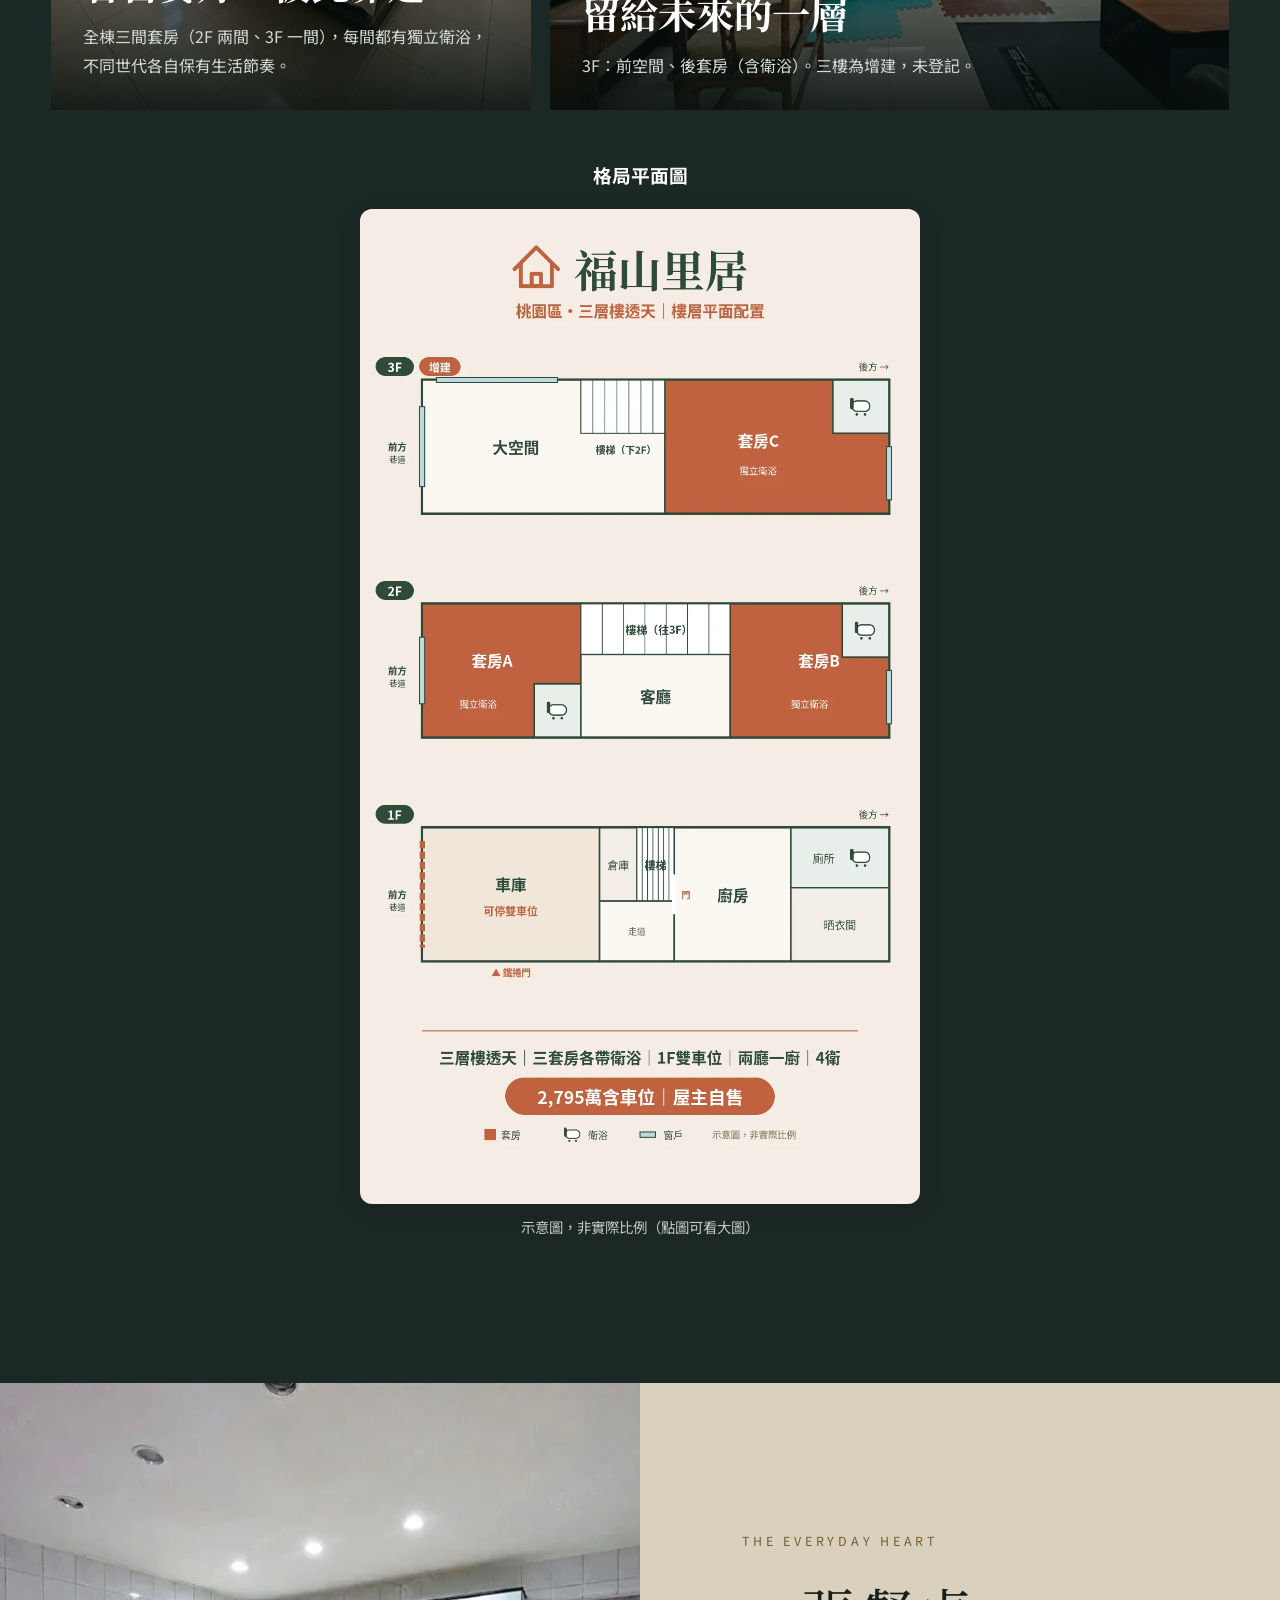
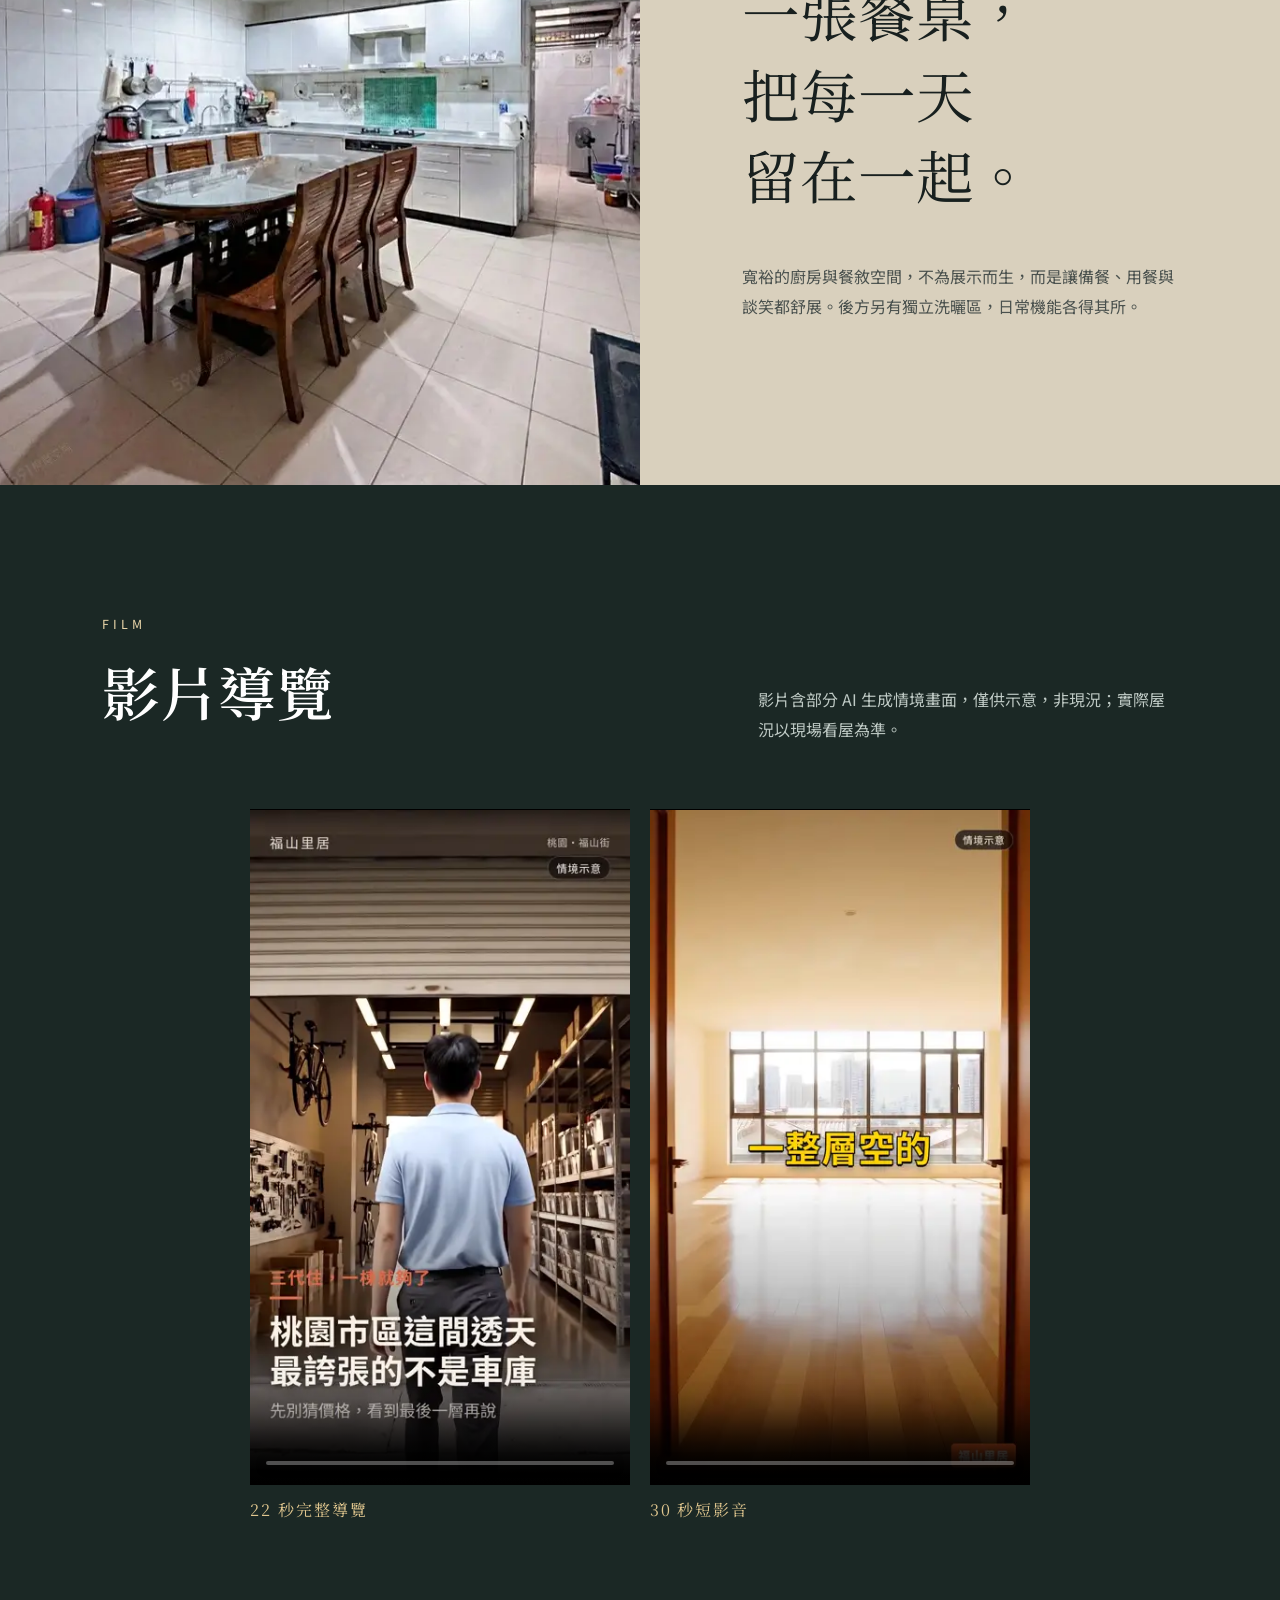
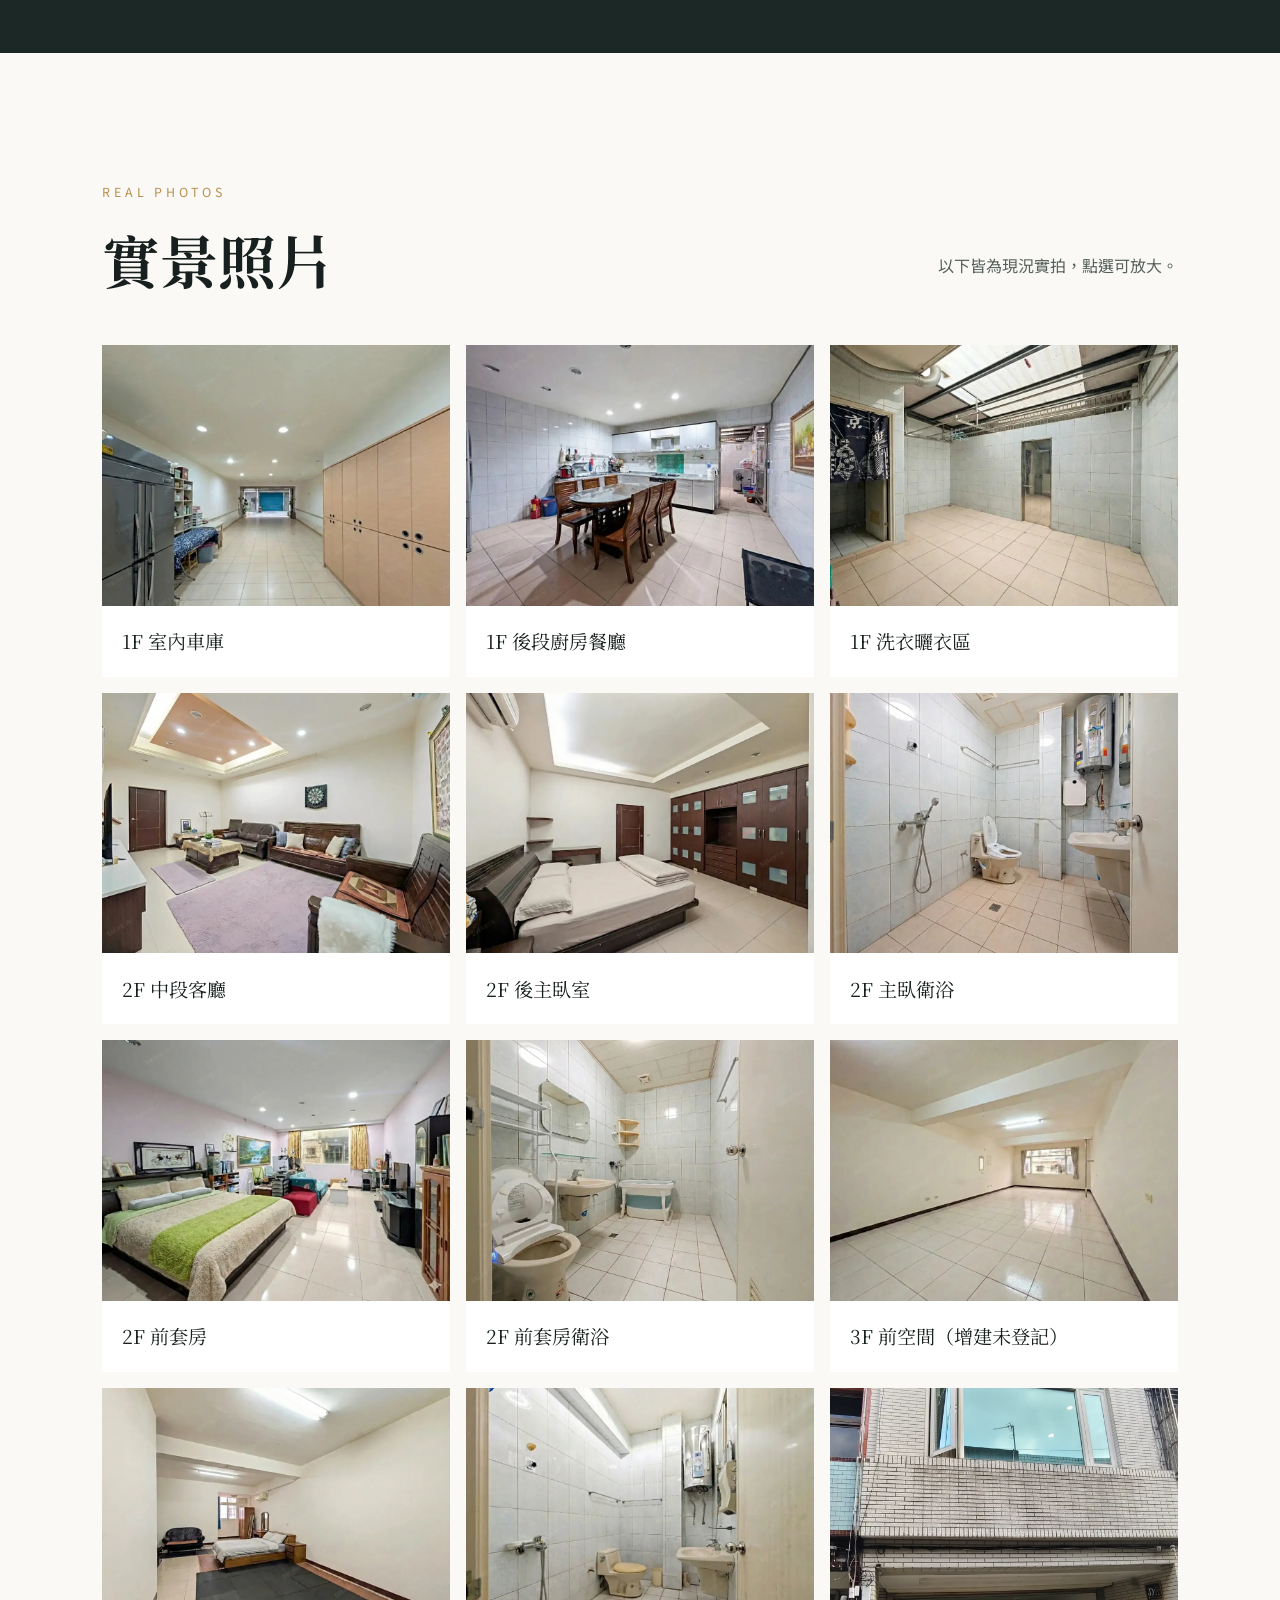
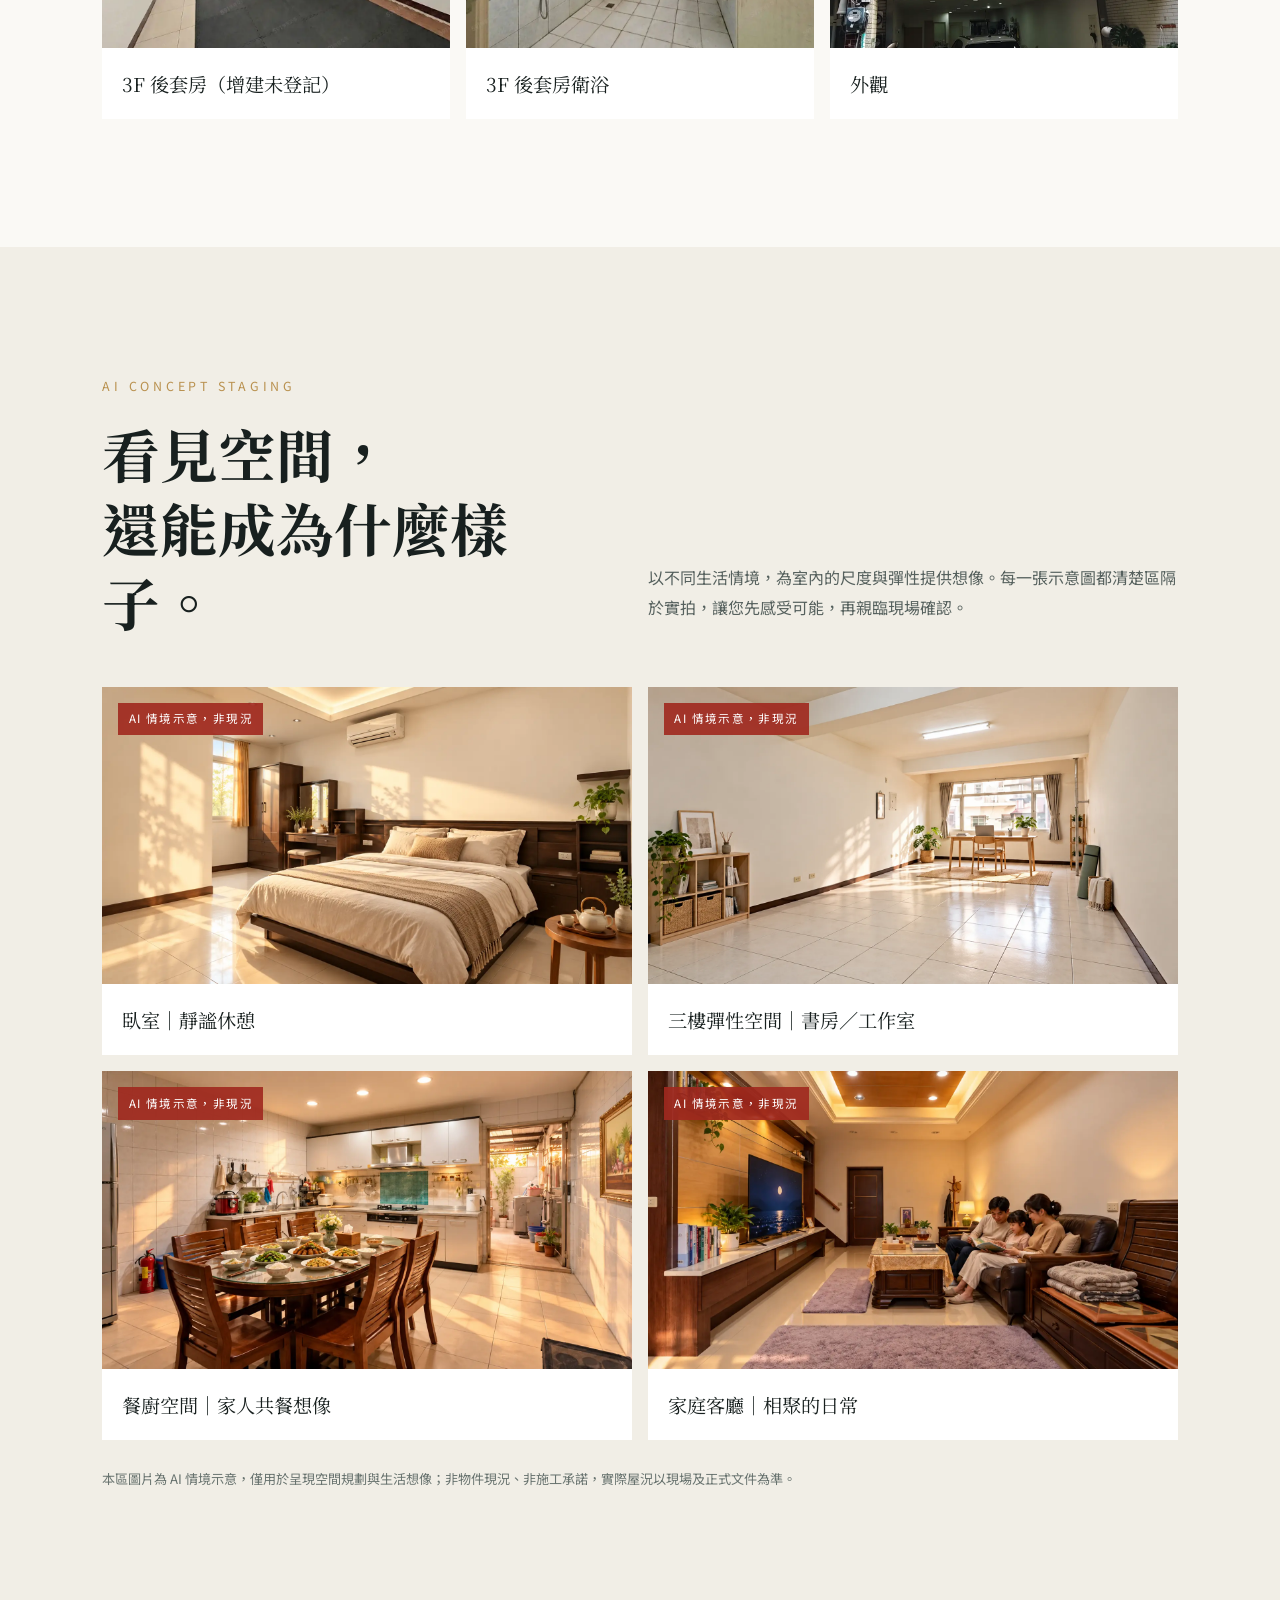
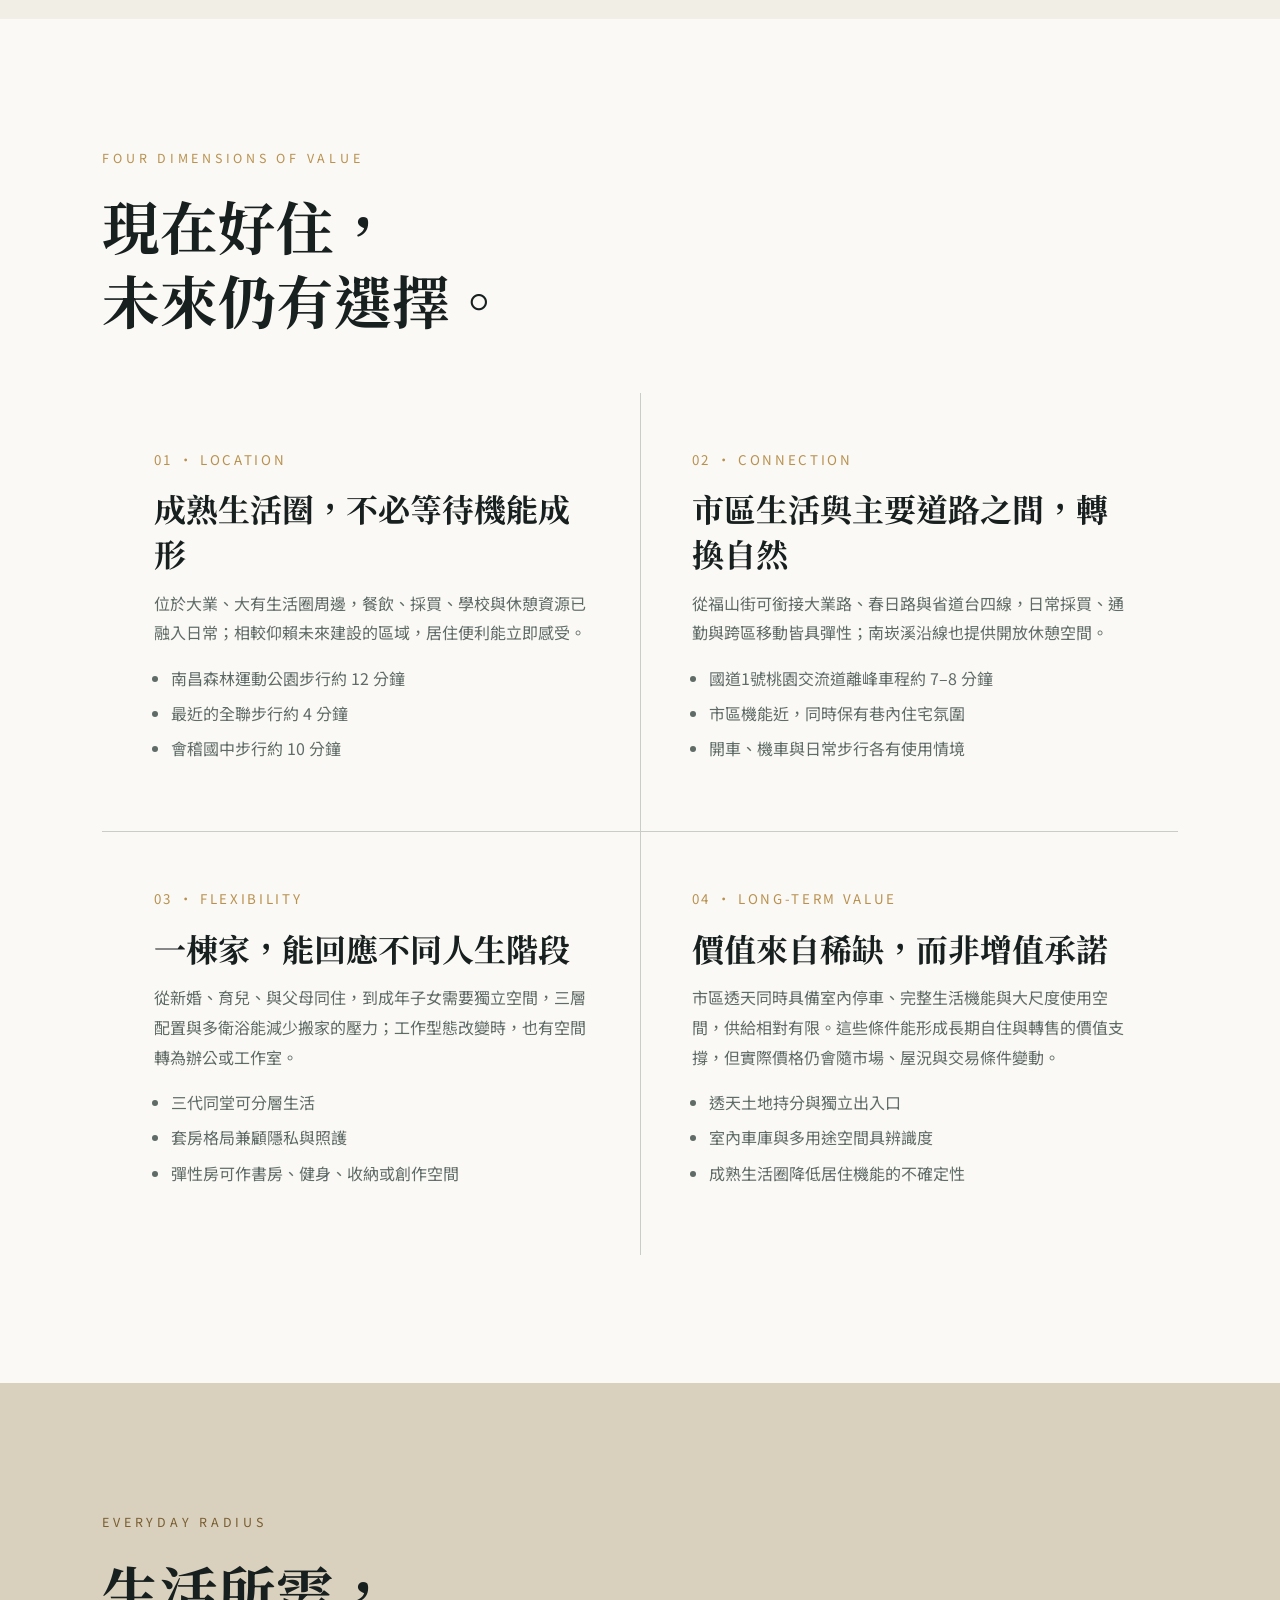
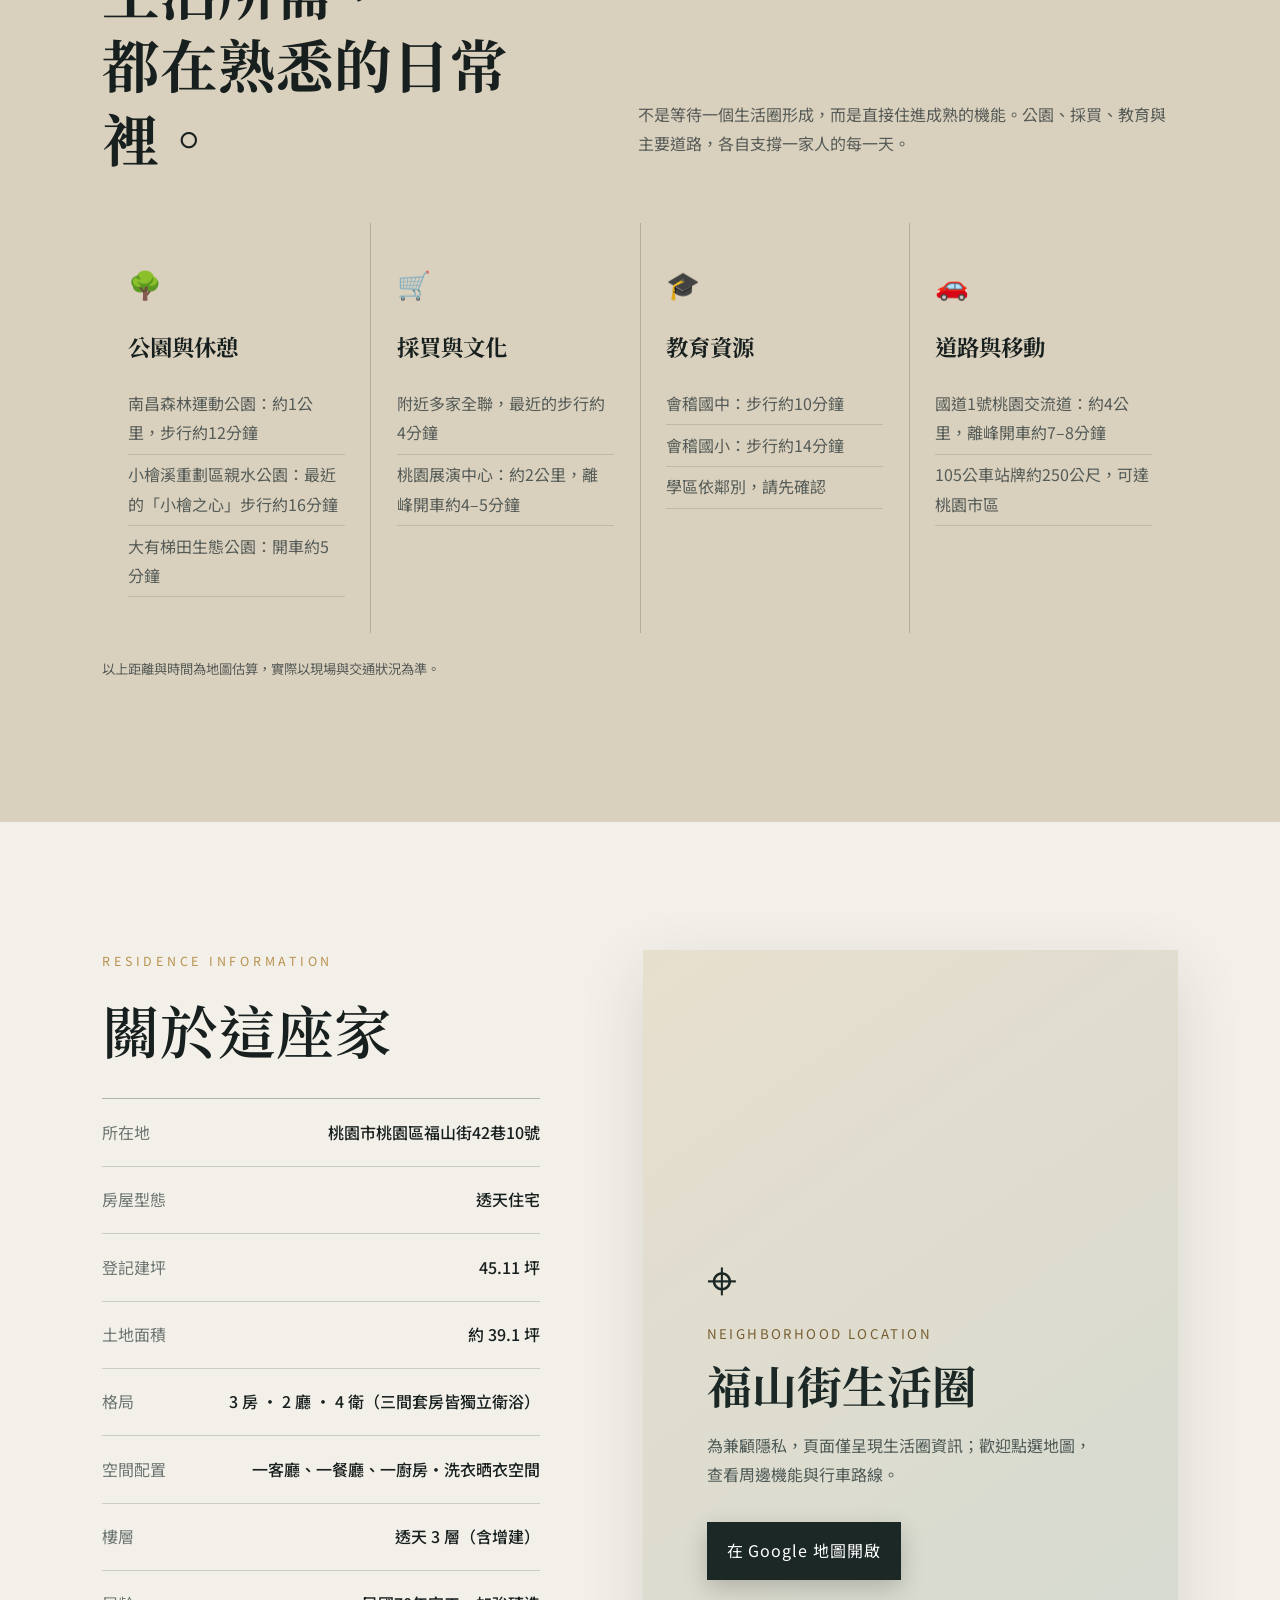
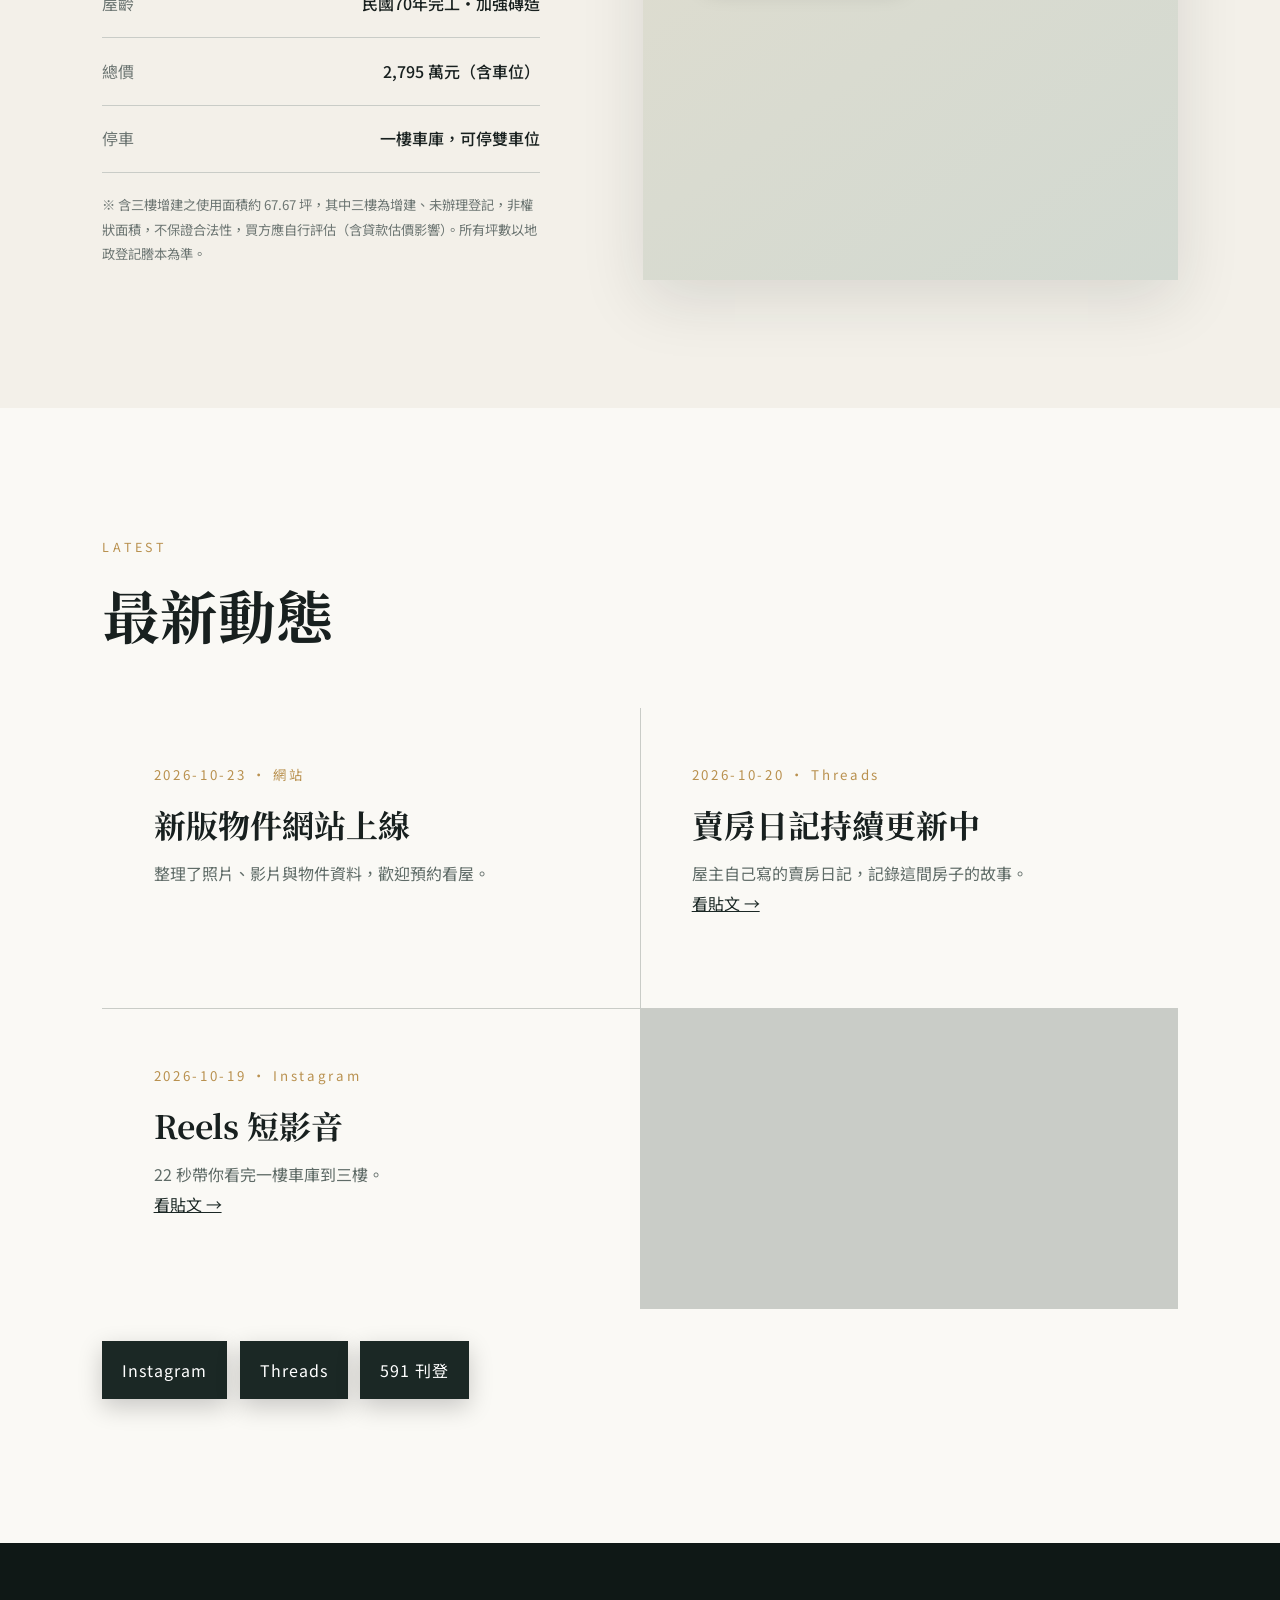
==== commit 4a817e73: "feat(turnkey): launch /turnkey/ owner-direct SaaS landing page with 3-mood BGM audition switcher & 9" ====
--- a/index.html
+++ b/index.html
@@ -186,6 +186,19 @@
     <section class="value-scenes" id="news"><div class="reveal"><div class="eyebrow" style="color:var(--gold)">Latest</div><h2>最新動態</h2></div><div id="feed" class="scene-grid"><p class="scene">載入中…</p></div><p class="social"><a class="map-open" href="https://www.instagram.com/fushan.residence/" target="_blank" rel="noopener">Instagram</a><a class="map-open" href="https://www.threads.com/@fushan.residence" target="_blank" rel="noopener">Threads</a><a class="map-open" href="https://sale.591.com.tw/home/house/detail/2/21114969.html" target="_blank" rel="noopener">591 刊登</a></p></section>
     <section class="contact" id="contact"><div class="reveal"><div class="eyebrow">Private viewing</div><h2>親自走進來，<br>感受空間真正的尺度。</h2><p>透過 WhatsApp 直接聯絡屋主 Jay，索取完整房屋資料，並安排合適的賞屋時段。</p><div class="whatsapp-card"><div class="whatsapp-qr"><img src="img/whatsapp-jay.png" alt="Jay 的 WhatsApp 聯絡 QR Code" loading="lazy"></div><div class="whatsapp-copy"><h3>一鍵開啟對話</h3><p>使用 WhatsApp 直接與屋主 Jay 聯絡；確認後即可傳送，不必先儲存聯絡人。</p><a class="line-button whatsapp-button" data-whatsapp-link data-track="whatsapp_click" href="https://wa.me/886975066275?text=%E6%82%A8%E5%A5%BD%EF%BC%8C%E6%88%91%E6%83%B3%E4%BA%86%E8%A7%A3%E7%A6%8F%E5%B1%B1%E8%A1%97%E7%94%9F%E6%B4%BB%E5%9C%88%E9%80%99%E9%96%93%E9%80%8F%E5%A4%A9%EF%BC%8C%E8%AB%8B%E5%95%8F%E6%96%B9%E4%BE%BF%E6%8F%90%E4%BE%9B%E5%AE%8C%E6%95%B4%E8%B3%87%E6%96%99%E8%88%87%E9%A0%90%E7%B4%84%E8%B3%9E%E5%B1%8B%E5%97%8E%EF%BC%9F" target="_blank" rel="noopener" aria-label="使用 WhatsApp 聯絡 Jay 預約賞屋">WhatsApp 立即詢問</a><p class="line-note">LINE ID：<a href="https://line.me/ti/p/~rainbow0725" target="_blank" rel="noopener" style="color:inherit">rainbow0725</a></p><small>或使用手機掃描 QR Code 聯絡 Jay</small></div></div><div class="lead-section"><div class="eyebrow">Request details</div><h3>先留下需求，我們為你安排合適的賞屋時間。</h3><p>填寫後可選擇以 WhatsApp 或 Email 開啟已帶入需求的訊息，再確認送出即可。</p><form class="lead-form" id="lead-form"><label>姓名<input name="name" autocomplete="name" required></label><label>手機<input name="phone" type="tel" autocomplete="tel" inputmode="tel" required></label><label>方便賞屋時間<select name="viewing_time" required><option value="">請選擇</option><option>平日上午</option><option>平日下午</option><option>平日晚上</option><option>週末上午</option><option>週末下午</option><option>可再聯繫安排</option></select></label><label>補充需求<textarea name="notes" placeholder="例如：預計購屋時間、家庭成員、想了解的空間等"></textarea></label><label class="full consent"><input name="consent" type="checkbox" required>我同意屋主就本次賞屋需求與我聯繫。</label><div class="lead-actions"><button class="line-button whatsapp-button lead-submit" type="submit">透過 WhatsApp 傳送賞屋需求</button><button class="line-button email-button lead-submit" type="button" id="email-lead-button">透過 Email 傳送賞屋需求</button></div><p class="lead-notice" aria-live="polite"></p></form></div></div></section>
   </main>
+  <section id="b2b-turnkey-service" aria-label="屋主自售系統代建服務" style="background:linear-gradient(160deg,#121c1a,#1b2825);color:#f3f0e9;border-top:2px solid #b9914f;padding:clamp(2.2rem,4vw,3.2rem) clamp(1.25rem,6vw,6rem);">
+    <div style="max-width:1180px;margin:0 auto;display:flex;flex-wrap:wrap;align-items:center;justify-content:space-between;gap:1.5rem;">
+      <div style="flex:1 1 540px;">
+        <span style="display:inline-block;font-size:0.74rem;letter-spacing:0.18em;color:#dfc088;border:1px solid rgba(185,145,79,0.5);padding:0.2rem 0.65rem;margin-bottom:0.55rem;">✨ 同款「屋主自售防詐懸賞官網＋三種情緒賞屋配樂」代建服務</span>
+        <h2 style="font-family:var(--serif);font-size:clamp(1.3rem,2.3vw,1.8rem);margin:0 0 0.45rem;color:#fff;line-height:1.35;">賣一間 2,500 萬～2,800 萬的房子，4% 仲介費要付 100 萬～112 萬？</h2>
+        <p style="margin:0;font-size:0.9rem;color:rgba(243,240,233,0.84);">花不到 1% 預算（方案 A <strong>NT$ 9,800</strong> ／ 方案 B 旗艦全配 <strong>NT$ 16,800</strong>，一次買斷、0 月租），打造您的專屬屋主自售官網、30 萬親友懸賞確認碼系統與 Livia Music Studio 專屬空間配樂切換器。</p>
+      </div>
+      <div style="display:flex;flex-wrap:wrap;gap:0.75rem;">
+        <a href="turnkey/" style="background:#b9914f;color:#121b19;text-decoration:none;padding:0.8rem 1.35rem;font-weight:700;font-size:0.9rem;border-radius:3px;">🎧 前往自售系統代建專頁＆試聽配樂 →</a>
+        <a href="https://line.me/ti/p/~rainbow0725" target="_blank" rel="noopener" style="background:#06c755;color:#fff;text-decoration:none;padding:0.8rem 1.3rem;font-weight:600;font-size:0.9rem;border-radius:3px;">💬 加官方 LINE：rainbow0725</a>
+      </div>
+    </div>
+  </section>
   <footer class="footer"><span>福山里居 · 桃園市桃園區</span><span>屋主自售，非房仲，無仲介服務費。本頁內容僅供房屋介紹，交易條件以正式契約及產權資料為準。</span></footer>
   <a class="mobile-cta" data-whatsapp-link href="https://wa.me/886975066275?text=%E6%82%A8%E5%A5%BD%EF%BC%8C%E6%88%91%E6%83%B3%E4%BA%86%E8%A7%A3%E7%A6%8F%E5%B1%B1%E8%A1%97%E7%94%9F%E6%B4%BB%E5%9C%88%E9%80%99%E9%96%93%E9%80%8F%E5%A4%A9%EF%BC%8C%E8%AB%8B%E5%95%8F%E6%96%B9%E4%BE%BF%E6%8F%90%E4%BE%9B%E5%AE%8C%E6%95%B4%E8%B3%87%E6%96%99%E8%88%87%E9%A0%90%E7%B4%84%E8%B3%9E%E5%B1%8B%E5%97%8E%EF%BC%9F" target="_blank" rel="noopener">WhatsApp 預約賞屋</a>
   <div class="image-lightbox" id="image-lightbox" role="dialog" aria-modal="true" aria-label="圖片放大檢視" aria-hidden="true"><button class="lightbox-close" type="button" aria-label="關閉圖片檢視">×</button><img src="" alt=""><p class="lightbox-caption"></p></div>
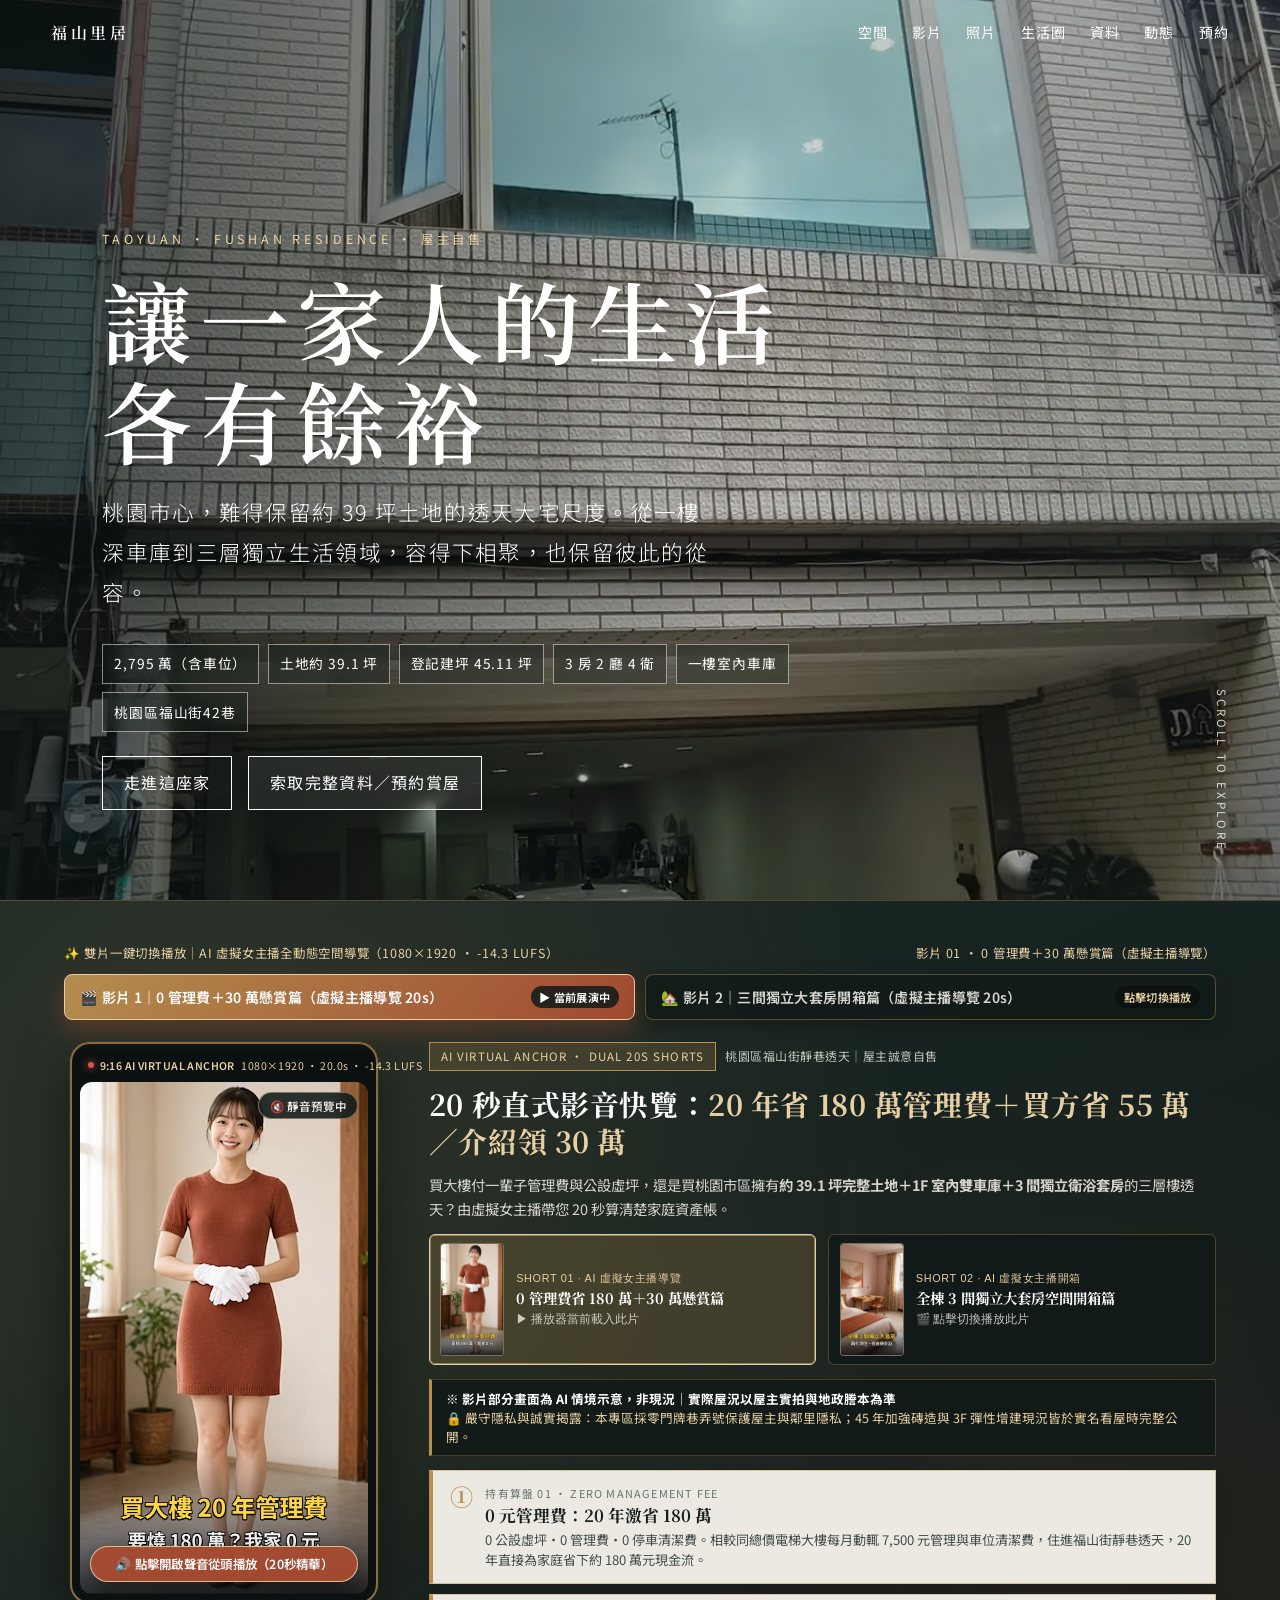
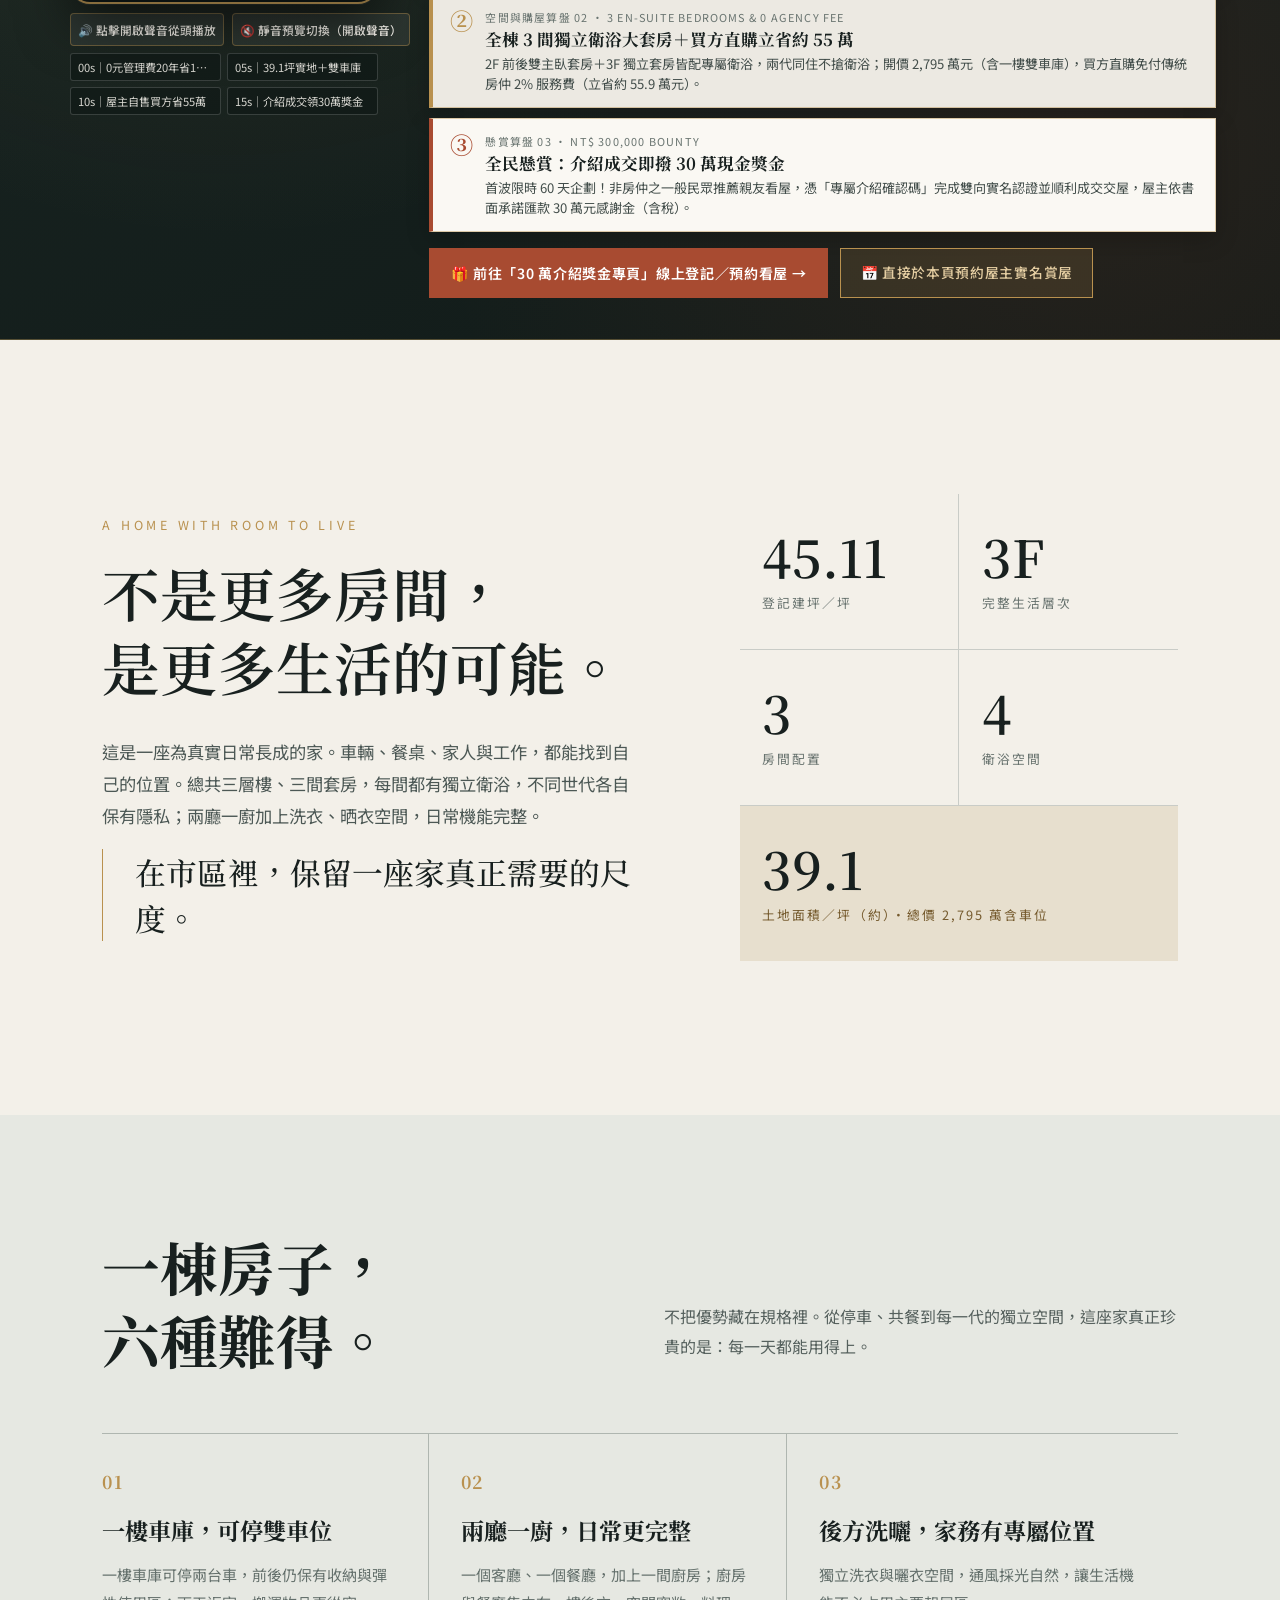
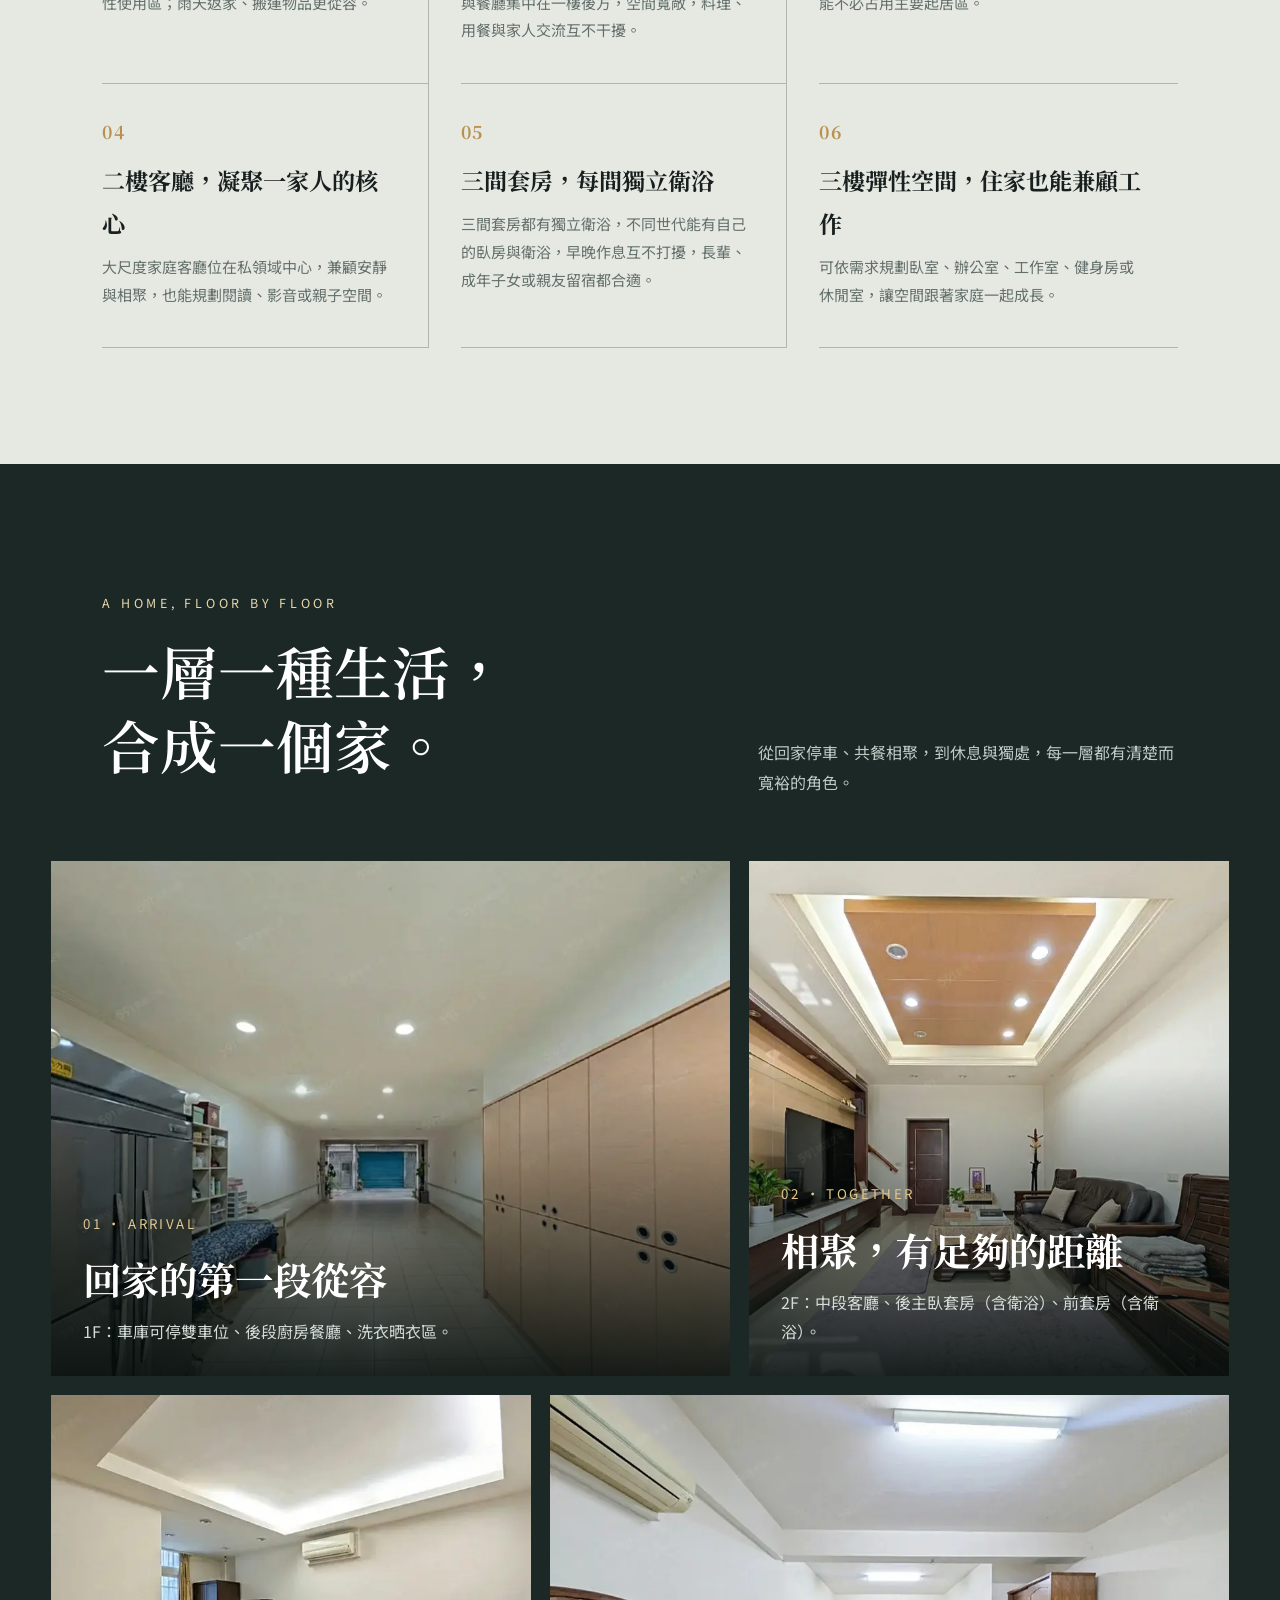
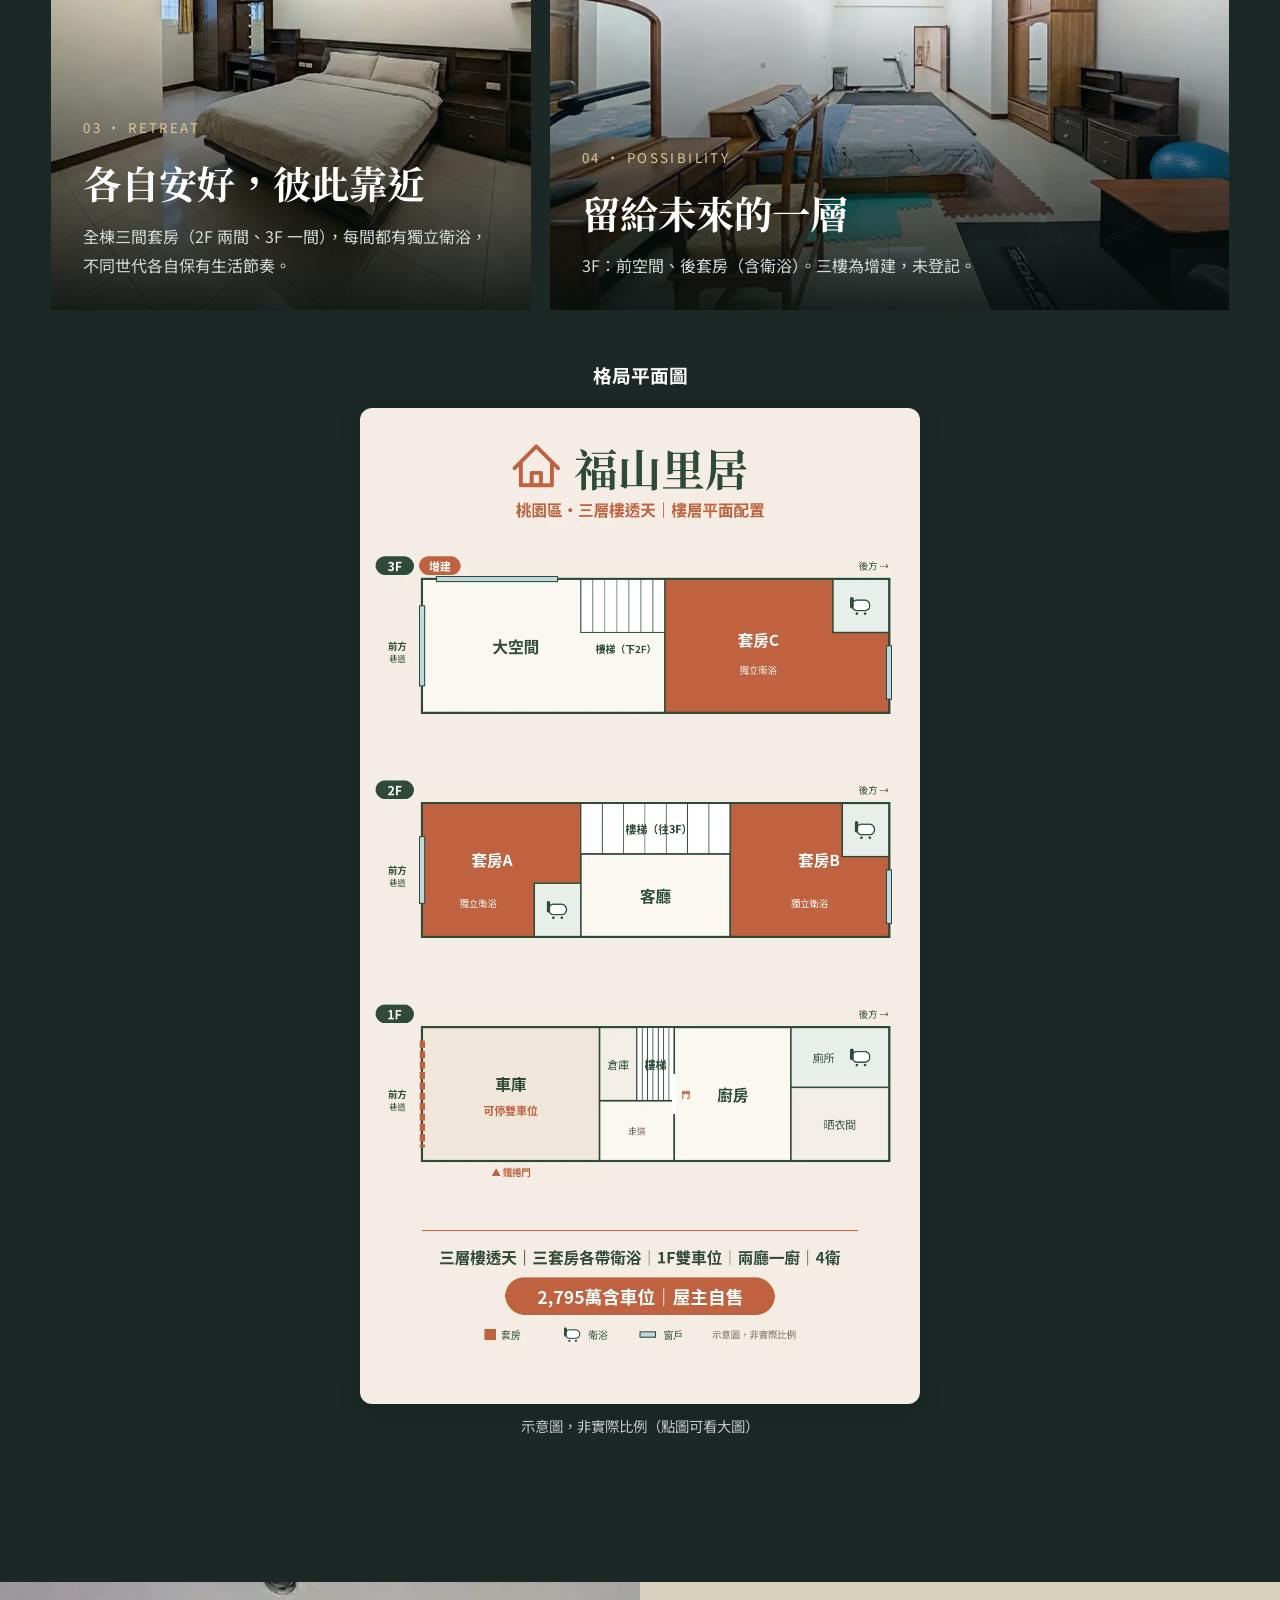
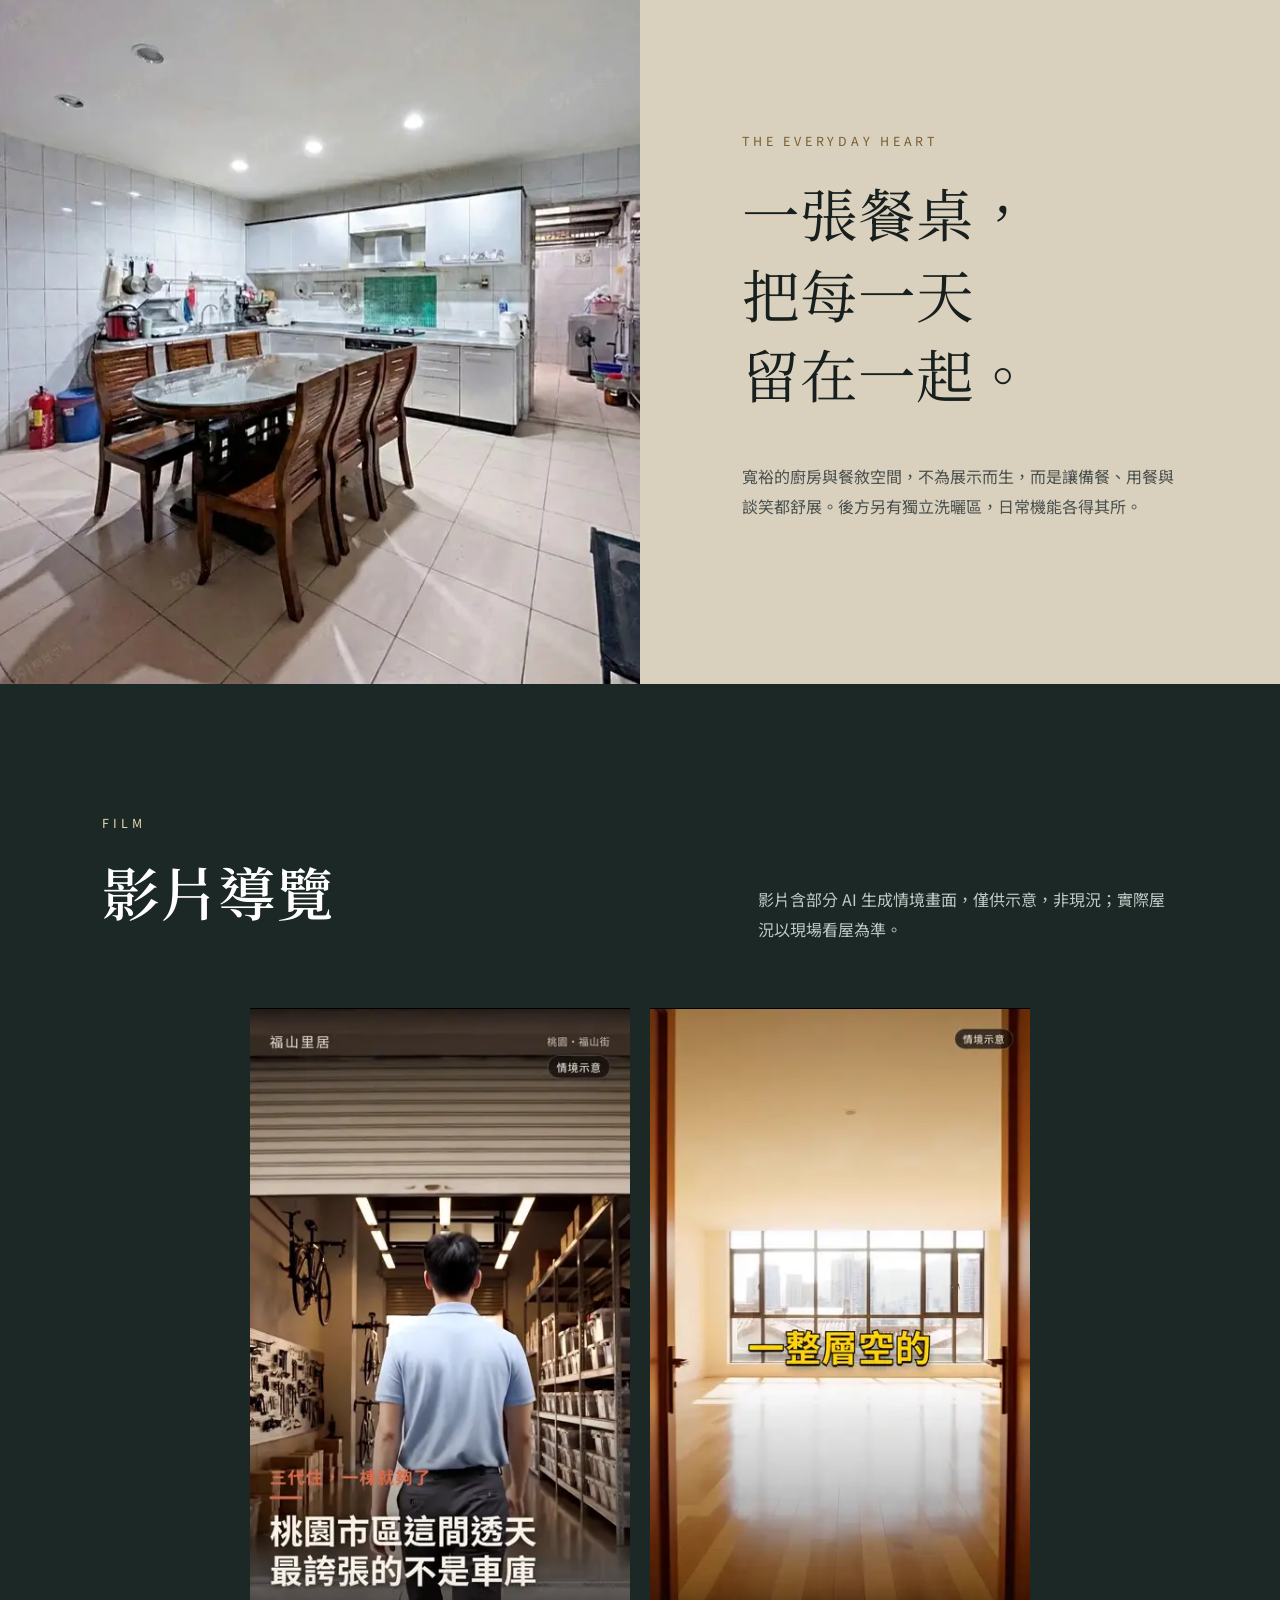
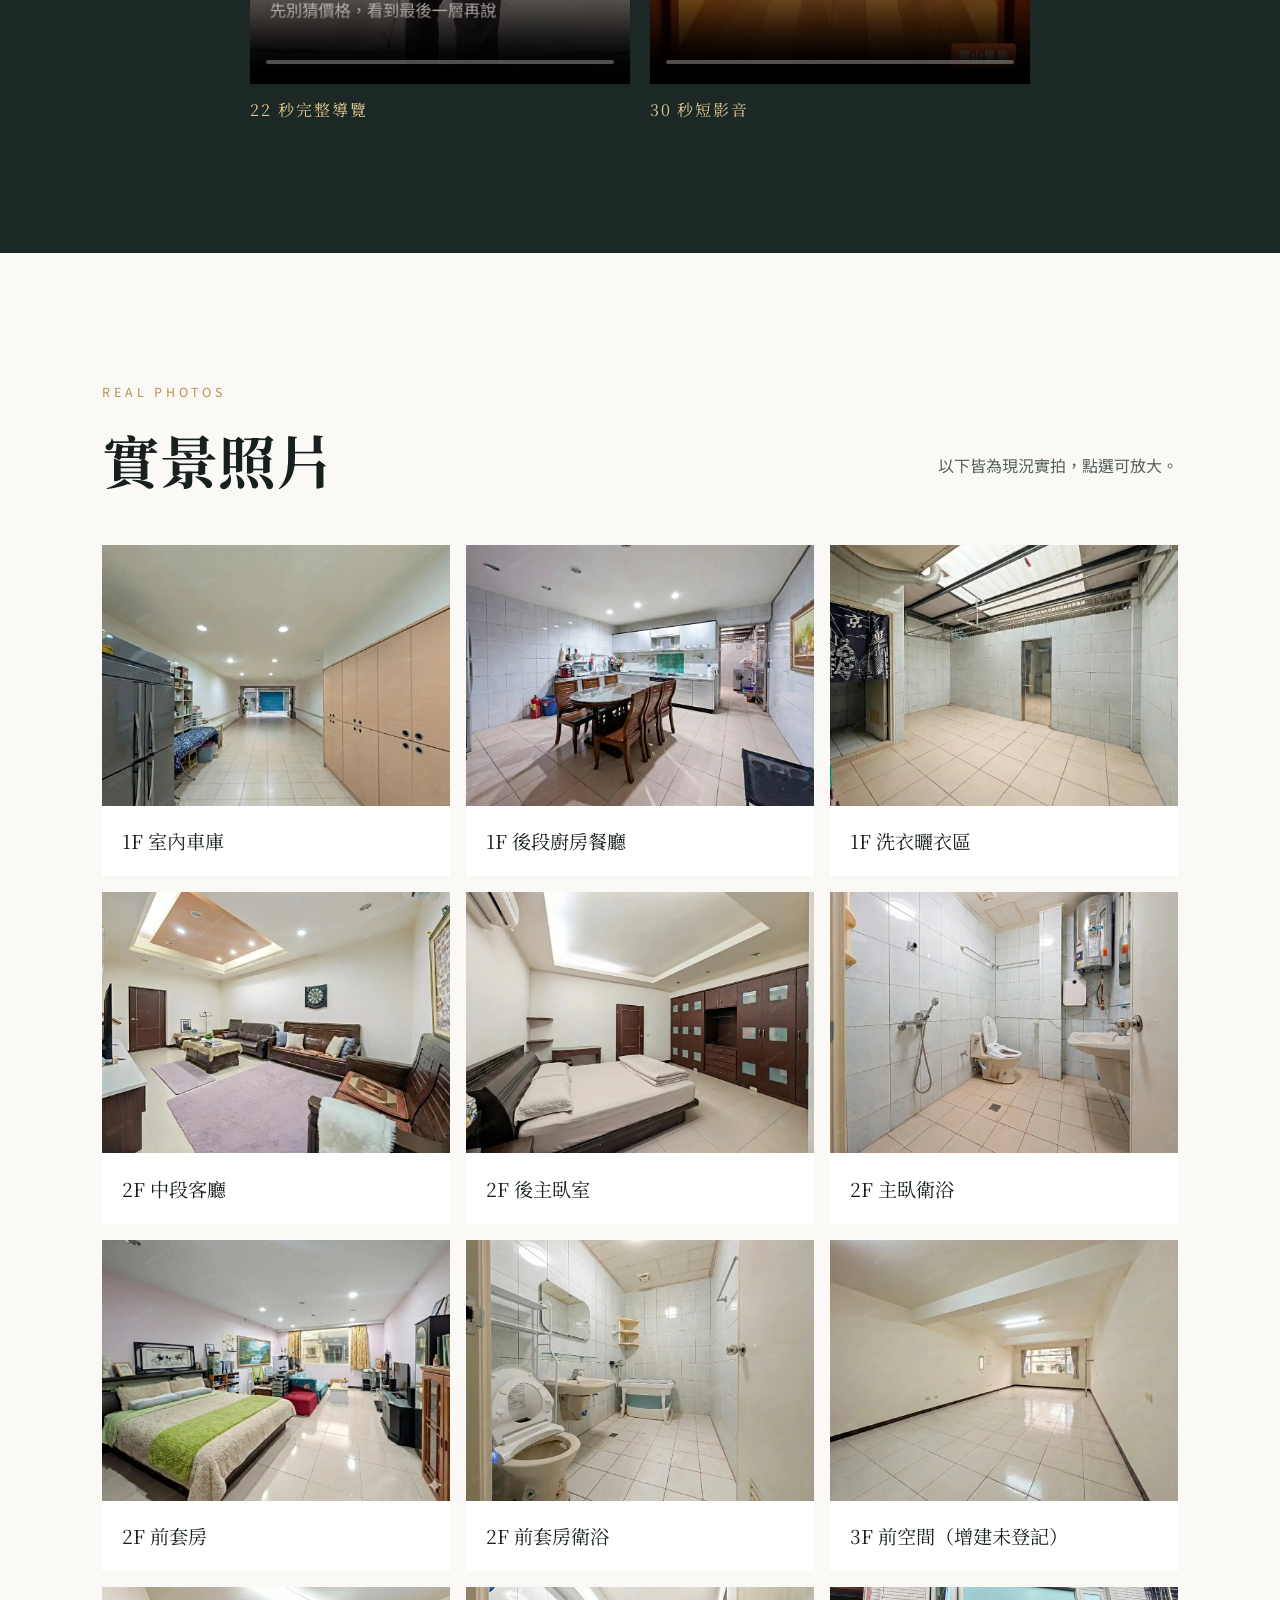
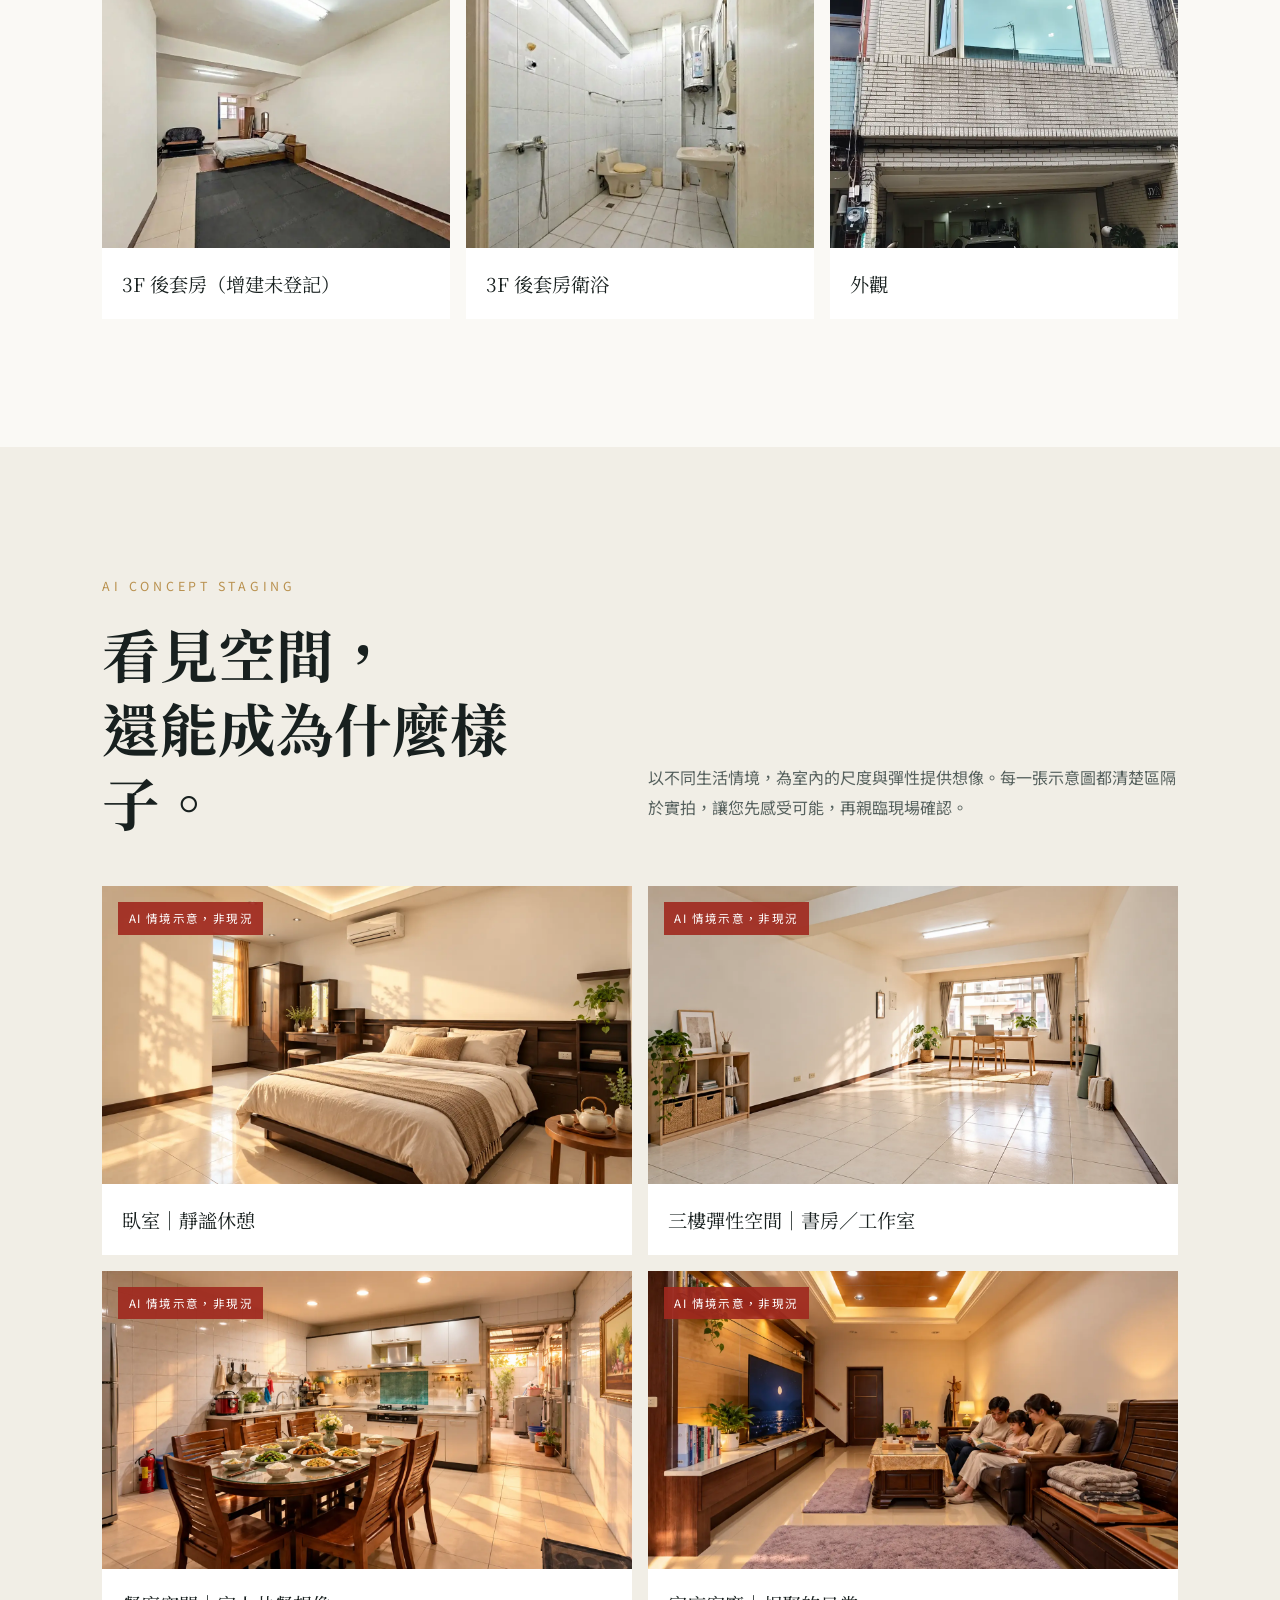
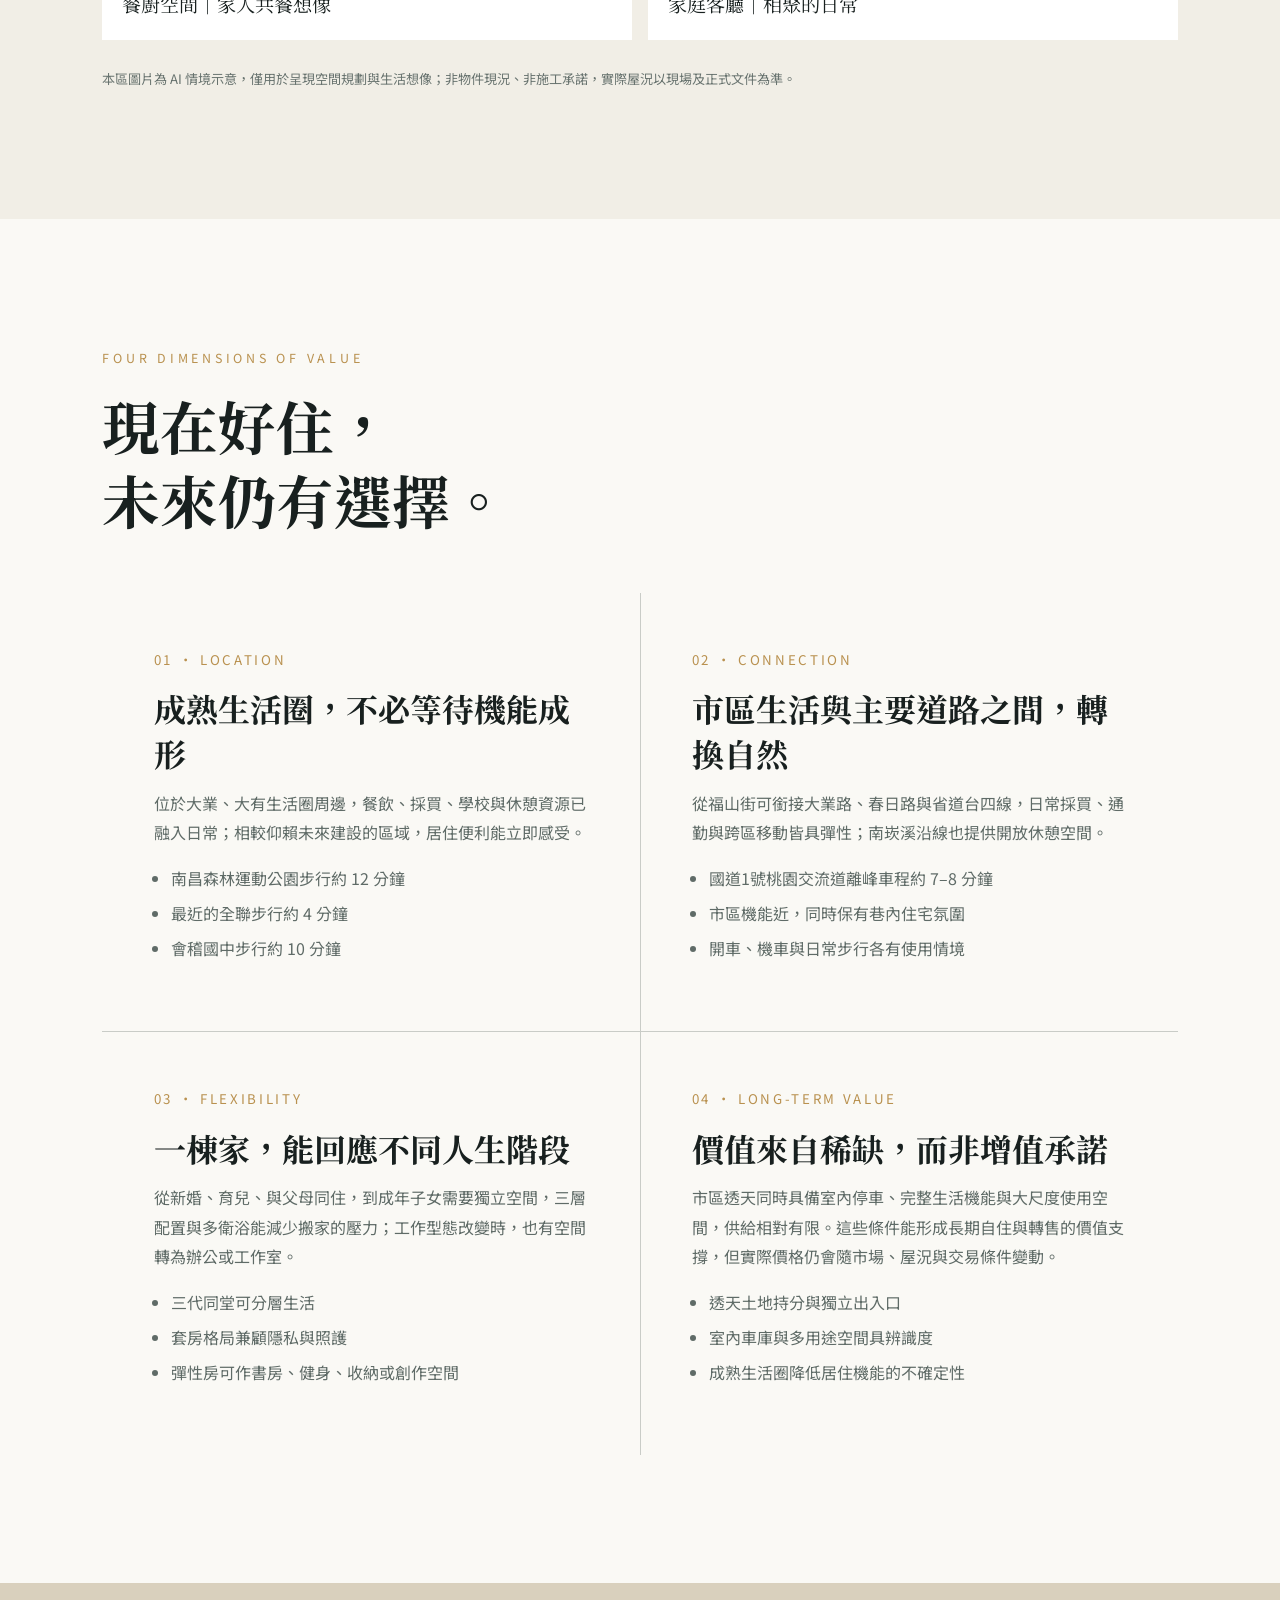
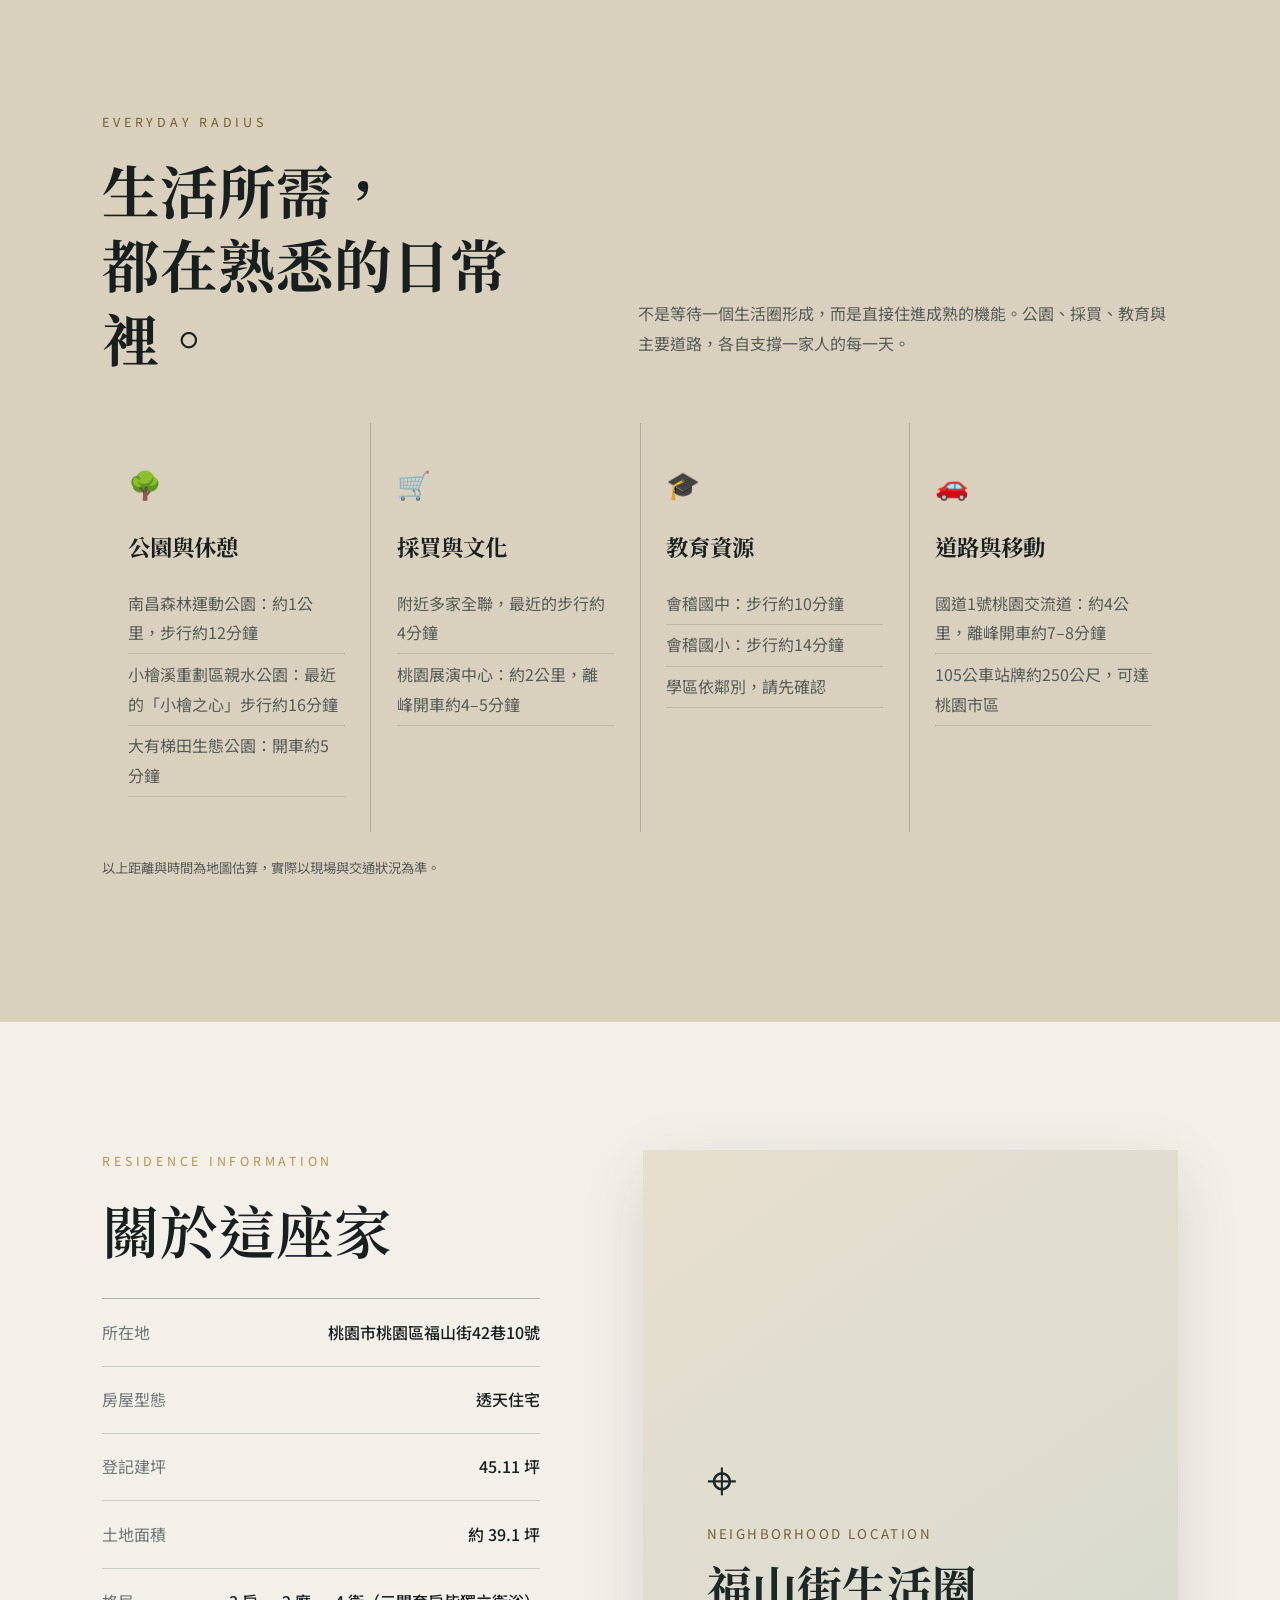
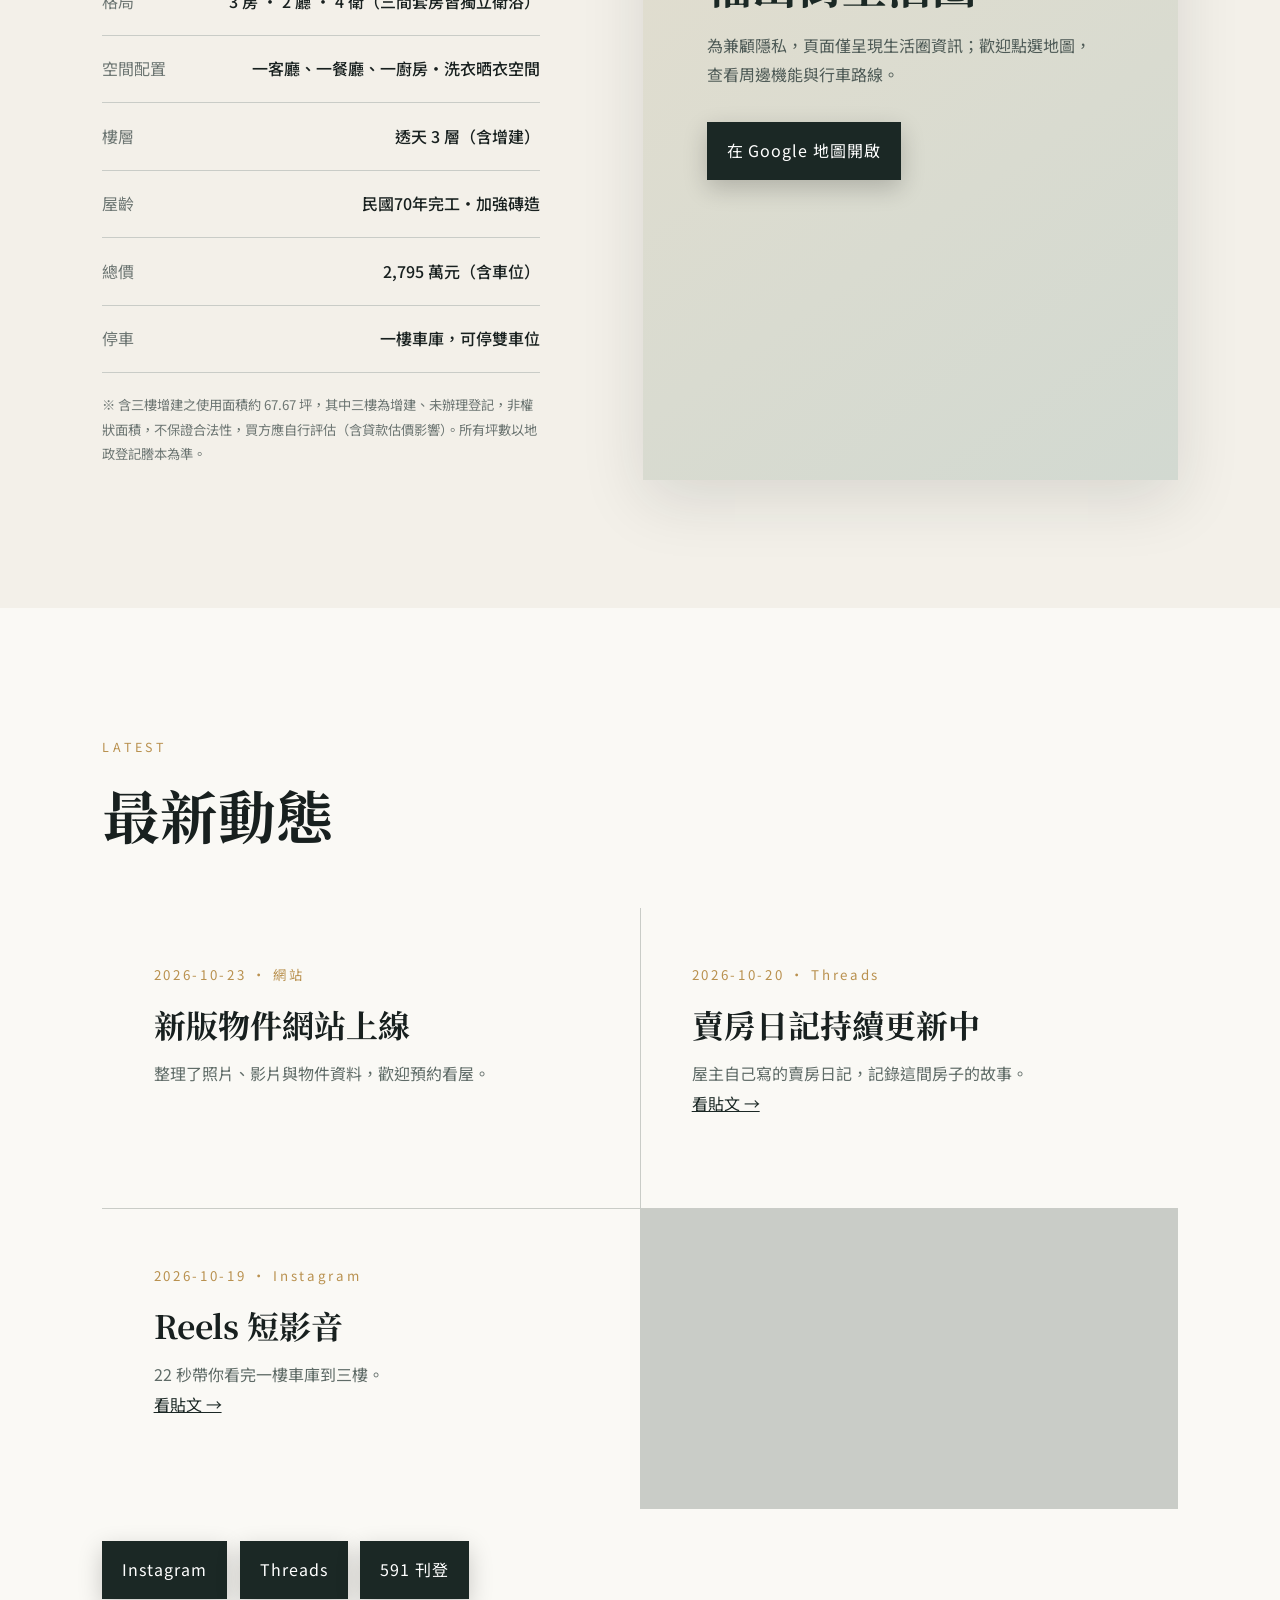
==== commit f40b1b38: "feat(video): deploy dual 20s AI virtual anchor shorts & covers with tab switcher (C-20261025-FUSHAN-" ====
--- a/index.html
+++ b/index.html
@@ -75,23 +75,40 @@
   <main>
     <section class="hero" id="top"><div class="hero-bg"></div><div class="hero-content"><div class="eyebrow">Taoyuan · Fushan Residence · 屋主自售</div><h1>讓一家人的生活<br>各有餘裕</h1><p>桃園市心，難得保留約 39 坪土地的透天大宅尺度。從一樓深車庫到三層獨立生活領域，容得下相聚，也保留彼此的從容。</p><div class="ad-facts" aria-label="廣告重點資訊"><span>2,795 萬（含車位）</span><span>土地約 39.1 坪</span><span>登記建坪 45.11 坪</span><span>3 房 2 廳 4 衛</span><span>一樓室內車庫</span><span>桃園區福山街42巷</span></div><div class="hero-actions"><a class="line-button" href="#space">走進這座家</a><a class="line-button ghost" href="#lead-form" data-track="hero_lead_click">索取完整資料／預約賞屋</a></div></div><div class="scroll-cue">SCROLL TO EXPLORE</div></section>
     
-    <!-- D1: 20s 9:16 Vertical Short Film & Value Calculator Showcase (C-20261025-FUSHAN-SHORT-WEB-GADS) -->
-    <section class="fushan-short-showcase" id="short-video-showcase" data-site-context="main" data-asset-prefix="bonus/" aria-label="20秒直式影音快覽與三大算盤專區">
+        <!-- D1: Dual 20s 9:16 AI Virtual Anchor Short Films & Value Calculator Showcase (C-20261025-FUSHAN-AVATAR-WEB-YT-DEPLOY) -->
+    <section class="fushan-short-showcase" id="short-video-showcase" data-site-context="main" data-asset-prefix="bonus/" aria-label="20秒AI虛擬女主播雙片快覽與三大算盤專區">
+      <div class="fs-video-tabs-wrap">
+        <div class="fs-video-tabs-label">
+          <span>✨ 雙片一鍵切換播放｜AI 虛擬女主播全動態空間導覽（1080×1920 · -14.3 LUFS）</span>
+          <span id="fsActiveVideoBadge">影片 01 · 0 管理費＋30 萬懸賞篇（虛擬主播導覽）</span>
+        </div>
+        <div class="fs-video-tabs" role="tablist" aria-label="選擇20秒虛擬主播導覽短片">
+          <button type="button" class="fs-video-tab-btn active" id="fsVideoTabBounty" role="tab" aria-selected="true" data-fs-video-tab="bounty" onclick="fsSelectShortVideo('bounty', true)">
+            <span>🎬 影片 1｜0 管理費＋30 萬懸賞篇（虛擬主播導覽 20s）</span>
+            <span class="fs-tab-pill">▶ 當前展演中</span>
+          </button>
+          <button type="button" class="fs-video-tab-btn" id="fsVideoTabSuites" role="tab" aria-selected="false" data-fs-video-tab="suites" onclick="fsSelectShortVideo('suites', true)">
+            <span>🏡 影片 2｜三間獨立大套房開箱篇（虛擬主播導覽 20s）</span>
+            <span class="fs-tab-pill">點擊切換播放</span>
+          </button>
+        </div>
+      </div>
+
       <div class="fs-short-container">
         <!-- Left / Top: 9:16 Theater Phone Frame Player -->
         <div class="fs-player-col">
           <div class="fs-phone-bezel">
             <div class="fs-phone-topbar">
-              <span class="fs-live-dot">9:16 VERTICAL SHORT</span>
-              <span>1080×1920 · 20.0s · -13.98 LUFS</span>
+              <span class="fs-live-dot">9:16 AI VIRTUAL ANCHOR</span>
+              <span id="fsTopbarMeta">1080×1920 · 20.0s · -14.3 LUFS</span>
             </div>
             <div class="fs-video-stage">
               <button type="button" class="fs-top-mute-pill" id="fsTopMuteBtn" onclick="fsToggleMutePreview()" aria-label="切換靜音或有聲播放">
                 🔇 靜音預覽中
               </button>
-              <video id="fushanShortVideo" playsinline webkit-playsinline muted loop preload="metadata" poster="bonus/videos/fushan_short_poster.jpg">
+              <video id="fushanShortVideo" playsinline webkit-playsinline muted loop preload="none" poster="bonus/videos/cover_01_zero_mgmt_fee_1080x1920.jpg">
+                <source src="bonus/videos/fushan_avatar_300k_bounty_20s.mp4" type="video/mp4">
                 <source src="bonus/videos/fushan_20yr_zero_fee_bounty_20s_web.mp4" type="video/mp4">
-                <source src="bonus/videos/fushan_20yr_zero_fee_bounty_20s.mp4" type="video/mp4">
                 您的瀏覽器不支援 HTML5 影片播放。
               </video>
               <button type="button" class="fs-sound-overlay-btn" id="fsSoundOverlayBtn" onclick="fsPlayWithSoundFromStart()">
@@ -107,26 +124,46 @@
               🔇 靜音預覽切換
             </button>
           </div>
-          <div class="fs-chapter-pills" role="group" aria-label="20秒短片段落快選">
-            <button type="button" class="fs-chapter-btn" onclick="fsSeekChapter(0, true)">00s｜20年省180萬管理費</button>
+          <div class="fs-chapter-pills" id="fsChapterPills" role="group" aria-label="20秒短片段落快選">
+            <button type="button" class="fs-chapter-btn" onclick="fsSeekChapter(0, true)">00s｜0元管理費20年省180萬</button>
             <button type="button" class="fs-chapter-btn" onclick="fsSeekChapter(5, true)">05s｜39.1坪實地＋雙車庫</button>
-            <button type="button" class="fs-chapter-btn" onclick="fsSeekChapter(11, true)">11s｜買方直購立省55萬</button>
-            <button type="button" class="fs-chapter-btn" onclick="fsSeekChapter(15, true)">15s｜介紹成交領30萬</button>
-          </div>
-        </div>
-
-        <!-- Right / Bottom: Three Calculation Cards & Mandatory Disclosures -->
+            <button type="button" class="fs-chapter-btn" onclick="fsSeekChapter(10, true)">10s｜屋主自售買方省55萬</button>
+            <button type="button" class="fs-chapter-btn" onclick="fsSeekChapter(15, true)">15s｜介紹成交領30萬獎金</button>
+          </div>
+        </div>
+
+        <!-- Right / Bottom: Dual Poster Switcher, Three Calculation Cards & Mandatory Disclosures -->
         <div class="fs-content-col">
           <div class="fs-eyebrow-row">
-            <span class="fs-eyebrow-badge">20-SECOND VERTICAL FILM &amp; VALUE CALCULATOR</span>
+            <span class="fs-eyebrow-badge">AI VIRTUAL ANCHOR · DUAL 20S SHORTS</span>
             <span class="fs-spec-pill">桃園區福山街靜巷透天｜屋主誠意自售</span>
           </div>
-          <h2 class="fs-showcase-title">
+          <h2 class="fs-showcase-title" id="fsShowcaseTitle">
             20 秒直式影音快覽：<span>20 年省 180 萬管理費＋買方省 55 萬／介紹領 30 萬</span>
           </h2>
-          <p class="fs-showcase-sub">
-            買大樓付一輩子管理費與公設虛坪，還是買桃園市區擁有<strong>約 39.1 坪完整土地＋1F 室內雙車庫＋3 間獨立衛浴套房</strong>的三層樓透天？用 20 秒幫您算清楚這筆最實在的家庭資產帳。
+          <p class="fs-showcase-sub" id="fsShowcaseSub">
+            買大樓付一輩子管理費與公設虛坪，還是買桃園市區擁有<strong>約 39.1 坪完整土地＋1F 室內雙車庫＋3 間獨立衛浴套房</strong>的三層樓透天？由虛擬女主播帶您 20 秒算清楚家庭資產帳。
           </p>
+
+          <!-- Dual Poster Cover Cards -->
+          <div class="fs-dual-cover-grid" aria-label="雙片海報封面快選">
+            <button type="button" class="fs-cover-card active" data-fs-cover-card="bounty" onclick="fsSelectShortVideo('bounty', true)">
+              <img class="fs-cover-thumb" src="bonus/videos/cover_01_zero_mgmt_fee_1080x1920.jpg" alt="影片1封面：買大樓20年管理費要燒180萬？我家0元">
+              <div class="fs-cover-meta">
+                <small>SHORT 01 · AI 虛擬女主播導覽</small>
+                <strong>0 管理費省 180 萬＋30 萬懸賞篇</strong>
+                <span data-fs-cover-status>▶ 播放器當前載入此片</span>
+              </div>
+            </button>
+            <button type="button" class="fs-cover-card" data-fs-cover-card="suites" onclick="fsSelectShortVideo('suites', true)">
+              <img class="fs-cover-thumb" src="bonus/videos/cover_04_three_suites_living_1080x1920.jpg" alt="影片2封面：全棟3間獨立大套房・兩代同住各自擁衛浴">
+              <div class="fs-cover-meta">
+                <small>SHORT 02 · AI 虛擬女主播開箱</small>
+                <strong>全棟 3 間獨立大套房空間開箱篇</strong>
+                <span data-fs-cover-status>🎬 點擊切換播放此片</span>
+              </div>
+            </button>
+          </div>
 
           <div class="fs-compliance-banner" role="note" aria-label="AI情境示意與誠實揭露聲明">
             <strong>※ 影片部分畫面為 AI 情境示意，非現況｜實際屋況以屋主實拍與地政謄本為準</strong><br>
@@ -146,9 +183,9 @@
             <article class="fs-calc-card">
               <div class="fs-calc-num">②</div>
               <div>
-                <div class="fs-calc-tag">購屋算盤 02 · DIRECT OWNER SALE</div>
-                <h3>屋主直售免仲介費：買方立省約 55 萬</h3>
-                <p>開價 2,795 萬元（含一樓電動捲門雙車位車庫），由屋主夫妻誠意自售。買方直接向屋主購屋無須支付傳統房仲 2% 買方服務費（立省約 55.9 萬元）。</p>
+                <div class="fs-calc-tag">空間與購屋算盤 02 · 3 EN-SUITE BEDROOMS &amp; 0 AGENCY FEE</div>
+                <h3>全棟 3 間獨立衛浴大套房＋買方直購立省約 55 萬</h3>
+                <p>2F 前後雙主臥套房＋3F 獨立套房皆配專屬衛浴，兩代同住不搶衛浴；開價 2,795 萬元（含一樓雙車庫），買方直購免付傳統房仲 2% 服務費（立省約 55.9 萬元）。</p>
               </div>
             </article>
 
--- a/bonus/assets/short-video-showcase.css
+++ b/bonus/assets/short-video-showcase.css
@@ -1,4 +1,4 @@
-/* Fushan Residence 20s 9:16 Vertical Short Showcase Module (D1) */
+/* Fushan Residence Dual 20s 9:16 AI Virtual Anchor Short Showcase Module (D1) */
 .fushan-short-showcase {
   --fs-ink: #18201f;
   --fs-deep: #1b2825;
@@ -12,7 +12,7 @@
 
   background: linear-gradient(155deg, var(--fs-deep) 0%, var(--fs-darker) 100%);
   color: var(--fs-paper);
-  padding: clamp(2.2rem, 3.5vw, 3.2rem) clamp(1.25rem, 5vw, 5.5rem);
+  padding: clamp(2rem, 3.2vw, 3rem) clamp(1.25rem, 5vw, 5.5rem);
   border-top: 1px solid rgba(185, 145, 79, 0.38);
   border-bottom: 1px solid rgba(185, 145, 79, 0.38);
   position: relative;
@@ -29,6 +29,81 @@
   pointer-events: none;
 }
 
+/* Top Dual-Video Switcher Tabs Bar */
+.fs-video-tabs-wrap {
+  max-width: 1180px;
+  margin: 0 auto 1.35rem;
+  position: relative;
+  z-index: 3;
+}
+
+.fs-video-tabs-label {
+  display: flex;
+  align-items: center;
+  justify-content: space-between;
+  flex-wrap: wrap;
+  gap: 0.5rem;
+  margin-bottom: 0.55rem;
+  font-size: 0.78rem;
+  color: var(--fs-gold-light);
+  letter-spacing: 0.06em;
+}
+
+.fs-video-tabs {
+  display: grid;
+  grid-template-columns: repeat(2, minmax(0, 1fr));
+  gap: 0.65rem;
+}
+
+.fs-video-tab-btn {
+  appearance: none;
+  background: rgba(17, 26, 24, 0.85);
+  color: rgba(243, 240, 233, 0.88);
+  border: 1px solid rgba(185, 145, 79, 0.42);
+  border-radius: 8px;
+  padding: 0.7rem 0.95rem;
+  font-family: var(--fs-sans);
+  font-size: 0.88rem;
+  font-weight: 600;
+  letter-spacing: 0.02em;
+  cursor: pointer;
+  display: flex;
+  align-items: center;
+  justify-content: space-between;
+  gap: 0.6rem;
+  text-align: left;
+  transition: all 0.2s ease;
+  box-shadow: 0 6px 18px rgba(0, 0, 0, 0.25);
+}
+
+.fs-video-tab-btn:hover {
+  border-color: var(--fs-gold-light);
+  background: rgba(185, 145, 79, 0.18);
+  color: #fff;
+}
+
+.fs-video-tab-btn.active {
+  background: linear-gradient(135deg, rgba(185, 145, 79, 0.96), rgba(168, 75, 49, 0.94));
+  color: #fff;
+  border-color: var(--fs-gold-light);
+  box-shadow: 0 10px 26px rgba(168, 75, 49, 0.38);
+}
+
+.fs-tab-pill {
+  font-size: 0.7rem;
+  padding: 0.18rem 0.52rem;
+  border-radius: 999px;
+  background: rgba(0, 0, 0, 0.35);
+  color: var(--fs-gold-light);
+  white-space: nowrap;
+  flex-shrink: 0;
+}
+
+.fs-video-tab-btn.active .fs-tab-pill {
+  background: rgba(17, 26, 24, 0.85);
+  color: #fff;
+}
+
 .fs-short-container {
   max-width: 1180px;
   margin: 0 auto;
@@ -37,7 +112,7 @@
   display: grid;
   grid-template-columns: 320px minmax(0, 1fr);
   gap: clamp(1.75rem, 3.5vw, 3.25rem);
-  align-items: center;
+  align-items: start;
 }
 
 /* Left Column: 9:16 Vertical Theater Player */
@@ -51,7 +126,7 @@
   width: 100%;
   max-width: 308px;
   background: #0b1110;
-  border: 2px solid rgba(185, 145, 79, 0.65);
+  border: 2px solid rgba(185, 145, 79, 0.72);
   border-radius: 20px;
   padding: 8px;
   box-shadow: 0 20px 52px rgba(0, 0, 0, 0.52), 0 0 0 1px rgba(255, 255, 255, 0.06);
@@ -117,11 +192,11 @@
   color: #fff;
   border: 1px solid rgba(230, 207, 163, 0.85);
   border-radius: 999px;
-  padding: 0.54rem 0.85rem;
+  padding: 0.52rem 0.8rem;
   font-family: var(--fs-sans);
-  font-size: 0.8rem;
+  font-size: 0.78rem;
   font-weight: 600;
-  letter-spacing: 0.03em;
+  letter-spacing: 0.02em;
   cursor: pointer;
   display: flex;
   align-items: center;
@@ -169,7 +244,7 @@
 .fs-control-bar {
   width: 100%;
   max-width: 308px;
-  margin-top: 0.6rem;
+  margin-top: 0.55rem;
   display: grid;
   grid-template-columns: 1fr 1fr;
   gap: 0.45rem;
@@ -180,9 +255,9 @@
   color: var(--fs-paper);
   border: 1px solid rgba(185, 145, 79, 0.45);
   border-radius: 4px;
-  padding: 0.45rem 0.5rem;
+  padding: 0.42rem 0.45rem;
   font-family: var(--fs-sans);
-  font-size: 0.74rem;
+  font-size: 0.73rem;
   font-weight: 500;
   cursor: pointer;
   transition: 0.2s;
@@ -209,12 +284,12 @@
 
 .fs-chapter-btn {
   background: rgba(17, 26, 24, 0.78);
-  color: rgba(243, 240, 233, 0.86);
-  border: 1px solid rgba(255, 255, 255, 0.15);
+  color: rgba(243, 240, 233, 0.88);
+  border: 1px solid rgba(255, 255, 255, 0.16);
   border-radius: 3px;
-  padding: 0.32rem 0.48rem;
+  padding: 0.32rem 0.45rem;
   font-family: var(--fs-sans);
-  font-size: 0.71rem;
+  font-size: 0.7rem;
   text-align: left;
   cursor: pointer;
   transition: 0.2s;
@@ -228,40 +303,40 @@
   color: var(--fs-gold-light);
 }
 
-/* Right Column: Editorial Copy + 3 Calculation Cards + CTA */
+/* Right Column: Editorial Copy + Dual Poster Preview Strip + 3 Calculation Cards + CTA */
 .fs-content-col {
   display: flex;
   flex-direction: column;
-  gap: 0.95rem;
+  gap: 0.85rem;
 }
 
 .fs-eyebrow-row {
   display: flex;
   flex-wrap: wrap;
   align-items: center;
-  gap: 0.65rem;
+  gap: 0.6rem;
 }
 
 .fs-eyebrow-badge {
   display: inline-block;
-  background: rgba(185, 145, 79, 0.18);
+  background: rgba(185, 145, 79, 0.2);
   border: 1px solid var(--fs-gold);
   color: var(--fs-gold-light);
   font-size: 0.72rem;
-  letter-spacing: 0.12em;
+  letter-spacing: 0.1em;
   padding: 0.2rem 0.68rem;
   text-transform: uppercase;
 }
 
 .fs-spec-pill {
   font-size: 0.75rem;
-  color: rgba(243, 240, 233, 0.74);
-  letter-spacing: 0.05em;
+  color: rgba(243, 240, 233, 0.78);
+  letter-spacing: 0.04em;
 }
 
 .fs-showcase-title {
   font-family: var(--fs-serif);
-  font-size: clamp(1.45rem, 2.35vw, 2.1rem);
+  font-size: clamp(1.4rem, 2.25vw, 2rem);
   line-height: 1.3;
   color: #fff;
   margin: 0;
@@ -274,9 +349,75 @@
 
 .fs-showcase-sub {
   margin: 0;
-  font-size: 0.92rem;
+  font-size: 0.9rem;
   color: rgba(243, 240, 233, 0.86);
-  line-height: 1.65;
+  line-height: 1.62;
+}
+
+/* Dual Cover Poster Cards (Side-by-Side AI Virtual Anchor & 3-Suites Covers) */
+.fs-dual-cover-grid {
+  display: grid;
+  grid-template-columns: repeat(2, minmax(0, 1fr));
+  gap: 0.75rem;
+}
+
+.fs-cover-card {
+  display: grid;
+  grid-template-columns: 64px 1fr;
+  gap: 0.75rem;
+  align-items: center;
+  background: rgba(17, 26, 24, 0.84);
+  border: 1px solid rgba(185, 145, 79, 0.36);
+  border-radius: 6px;
+  padding: 0.5rem 0.65rem;
+  cursor: pointer;
+  transition: all 0.2s ease;
+  text-align: left;
+  color: var(--fs-paper);
+}
+
+.fs-cover-card:hover {
+  border-color: var(--fs-gold-light);
+  background: rgba(185, 145, 79, 0.16);
+}
+
+.fs-cover-card.active {
+  border-color: var(--fs-gold-light);
+  background: rgba(185, 145, 79, 0.22);
+  box-shadow: inset 0 0 0 1px rgba(230, 207, 163, 0.45);
+}
+
+.fs-cover-thumb {
+  width: 64px;
+  aspect-ratio: 9 / 16;
+  object-fit: cover;
+  border-radius: 4px;
+  border: 1px solid rgba(230, 207, 163, 0.5);
+  display: block;
+  background: #080d0c;
+}
+
+.fs-cover-meta small {
+  display: block;
+  font-size: 0.68rem;
+  color: var(--fs-gold-light);
+  letter-spacing: 0.06em;
+  margin-bottom: 0.15rem;
+}
+
+.fs-cover-meta strong {
+  display: block;
+  font-family: var(--fs-serif);
+  font-size: 0.9rem;
+  color: #fff;
+  line-height: 1.3;
+  margin-bottom: 0.2rem;
+}
+
+.fs-cover-meta span {
+  display: inline-block;
+  font-size: 0.72rem;
+  color: rgba(243, 240, 233, 0.8);
 }
 
 /* Mandatory Compliance & Privacy Notice Box */
@@ -286,10 +427,10 @@
   border-top: 1px solid rgba(185, 145, 79, 0.3);
   border-right: 1px solid rgba(185, 145, 79, 0.3);
   border-bottom: 1px solid rgba(185, 145, 79, 0.3);
-  padding: 0.58rem 0.9rem;
-  font-size: 0.8rem;
-  color: var(--fs-gold-light);
-  line-height: 1.55;
+  padding: 0.55rem 0.88rem;
+  font-size: 0.79rem;
+  color: var(--fs-gold-light);
+  line-height: 1.52;
 }
 
 .fs-compliance-banner strong {
@@ -300,7 +441,7 @@
 .fs-calc-cards {
   display: grid;
   grid-template-columns: 1fr;
-  gap: 0.68rem;
+  gap: 0.62rem;
 }
 
 .fs-calc-card {
@@ -308,10 +449,10 @@
   color: var(--fs-ink);
   border: 1px solid rgba(185, 145, 79, 0.45);
   border-left: 4px solid var(--fs-gold);
-  padding: 0.85rem 1.1rem;
+  padding: 0.78rem 1.05rem;
   display: grid;
   grid-template-columns: auto 1fr;
-  gap: 0.85rem;
+  gap: 0.8rem;
   align-items: start;
   box-shadow: 0 8px 22px rgba(0, 0, 0, 0.2);
 }
@@ -323,11 +464,11 @@
 
 .fs-calc-num {
   font-family: var(--fs-serif);
-  font-size: 1.5rem;
+  font-size: 1.45rem;
   font-weight: 700;
   color: var(--fs-gold);
   line-height: 1.1;
-  padding-top: 0.08rem;
+  padding-top: 0.06rem;
 }
 
 .fs-calc-card.card-bounty .fs-calc-num {
@@ -335,26 +476,26 @@
 }
 
 .fs-calc-tag {
-  font-size: 0.69rem;
+  font-size: 0.68rem;
   letter-spacing: 0.11em;
   color: #697470;
   text-transform: uppercase;
-  margin-bottom: 0.1rem;
+  margin-bottom: 0.08rem;
 }
 
 .fs-calc-card h3 {
   font-family: var(--fs-serif);
-  font-size: 1.08rem;
+  font-size: 1.04rem;
   color: var(--fs-ink);
-  margin: 0 0 0.22rem;
+  margin: 0 0 0.2rem;
   line-height: 1.32;
 }
 
 .fs-calc-card p {
   margin: 0;
-  font-size: 0.84rem;
+  font-size: 0.82rem;
   color: #424d4a;
-  line-height: 1.58;
+  line-height: 1.55;
 }
 
 /* CTA Row */
@@ -362,7 +503,7 @@
   display: flex;
   flex-wrap: wrap;
   gap: 0.75rem;
-  margin-top: 0.2rem;
+  margin-top: 0.15rem;
   align-items: center;
 }
 
@@ -373,8 +514,8 @@
   background: var(--fs-terracotta);
   color: #fff;
   text-decoration: none;
-  padding: 0.72rem 1.35rem;
-  font-size: 0.9rem;
+  padding: 0.7rem 1.3rem;
+  font-size: 0.88rem;
   font-weight: 600;
   letter-spacing: 0.05em;
   border: 1px solid var(--fs-terracotta);
@@ -394,8 +535,8 @@
   background: rgba(185, 145, 79, 0.16);
   color: var(--fs-gold-light);
   text-decoration: none;
-  padding: 0.72rem 1.25rem;
-  font-size: 0.88rem;
+  padding: 0.7rem 1.2rem;
+  font-size: 0.86rem;
   font-weight: 500;
   letter-spacing: 0.05em;
   border: 1px solid var(--fs-gold);
@@ -408,29 +549,39 @@
 }
 
 @media (max-width: 920px) {
+  .fs-video-tabs {
+    grid-template-columns: 1fr;
+  }
   .fs-short-container {
     grid-template-columns: 1fr;
-    gap: 1.75rem;
+    gap: 1.5rem;
   }
   .fs-phone-bezel,
   .fs-control-bar,
   .fs-chapter-pills {
     max-width: 320px;
   }
+  .fs-dual-cover-grid {
+    grid-template-columns: 1fr;
+  }
 }
 
 @media (max-width: 520px) {
   .fushan-short-showcase {
-    padding: 2.4rem 1rem;
+    padding: 2rem 1rem;
+  }
+  .fs-video-tab-btn {
+    font-size: 0.8rem;
+    padding: 0.62rem 0.75rem;
   }
   .fs-phone-bezel,
   .fs-control-bar,
   .fs-chapter-pills {
-    max-width: 292px;
+    max-width: 296px;
   }
   .fs-calc-card {
-    padding: 0.85rem 0.95rem;
-    gap: 0.7rem;
+    padding: 0.8rem 0.9rem;
+    gap: 0.65rem;
   }
   .fs-cta-group a {
     width: 100%;
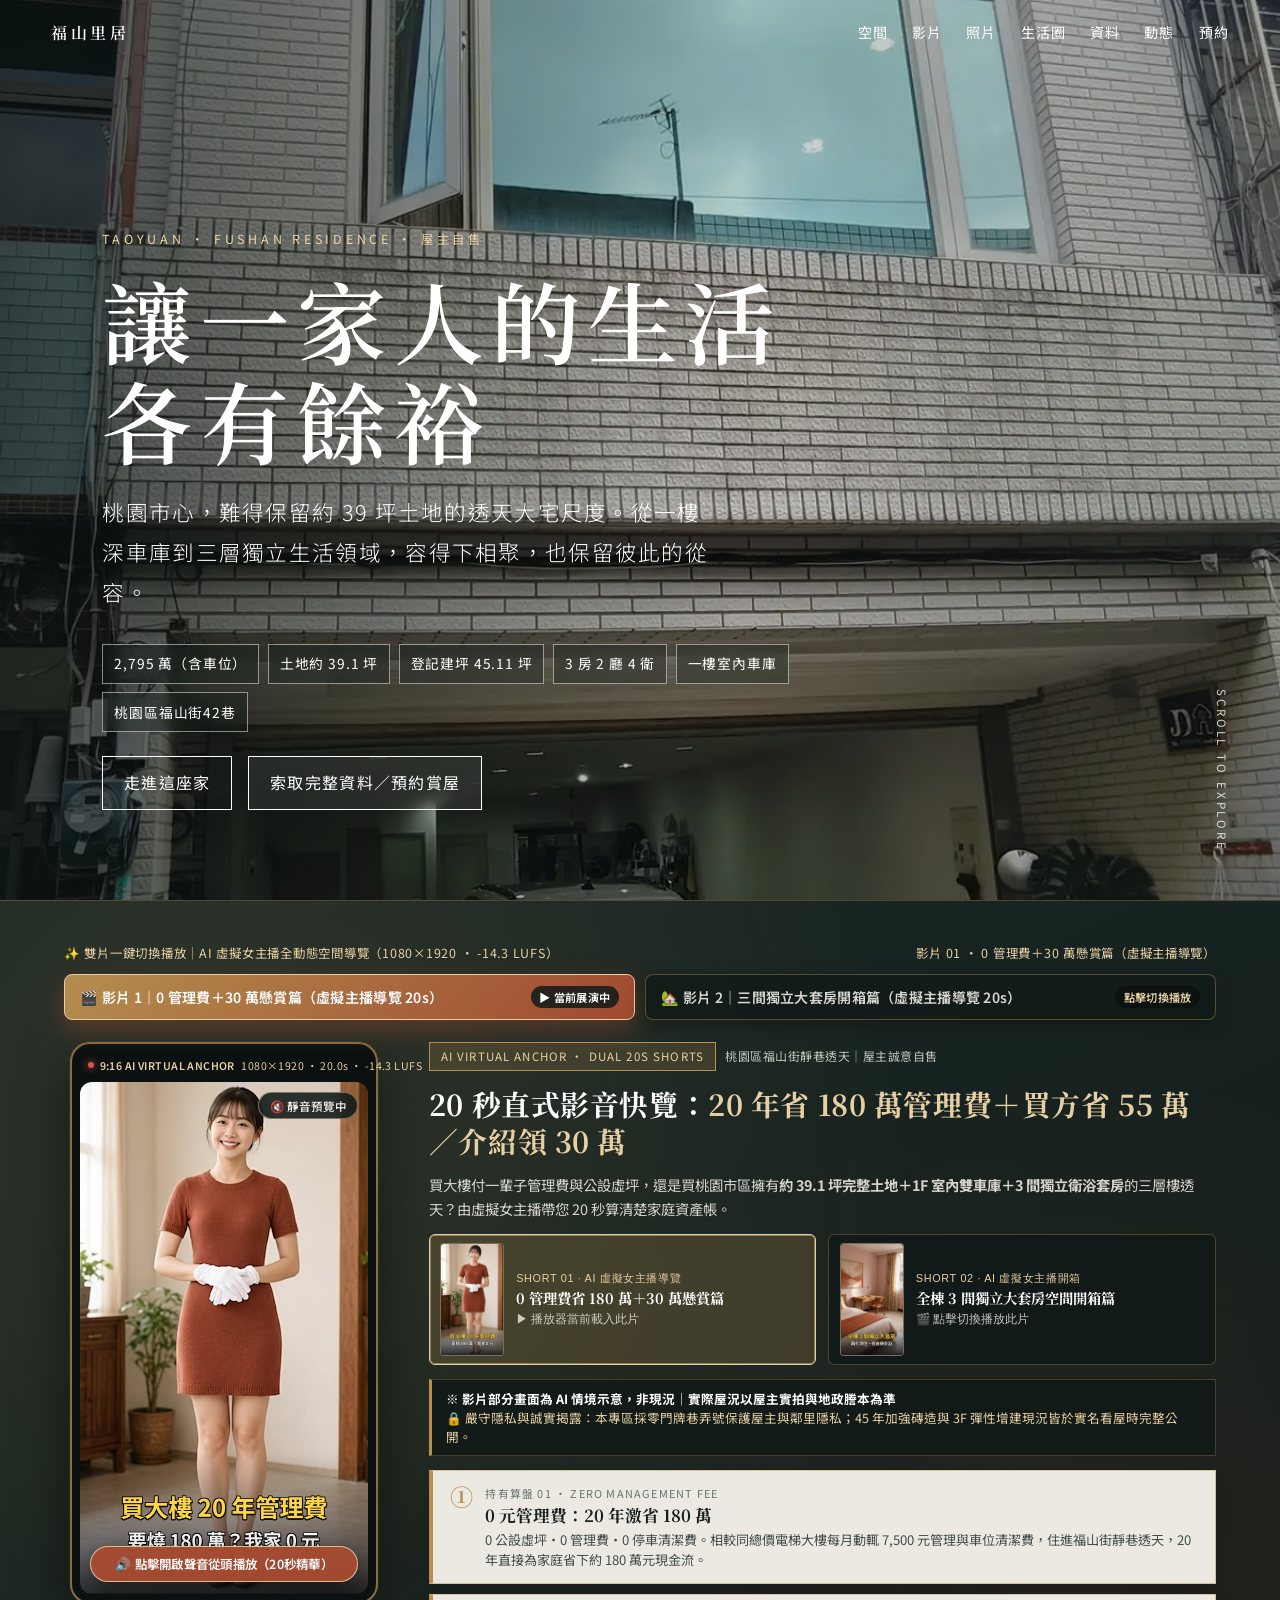
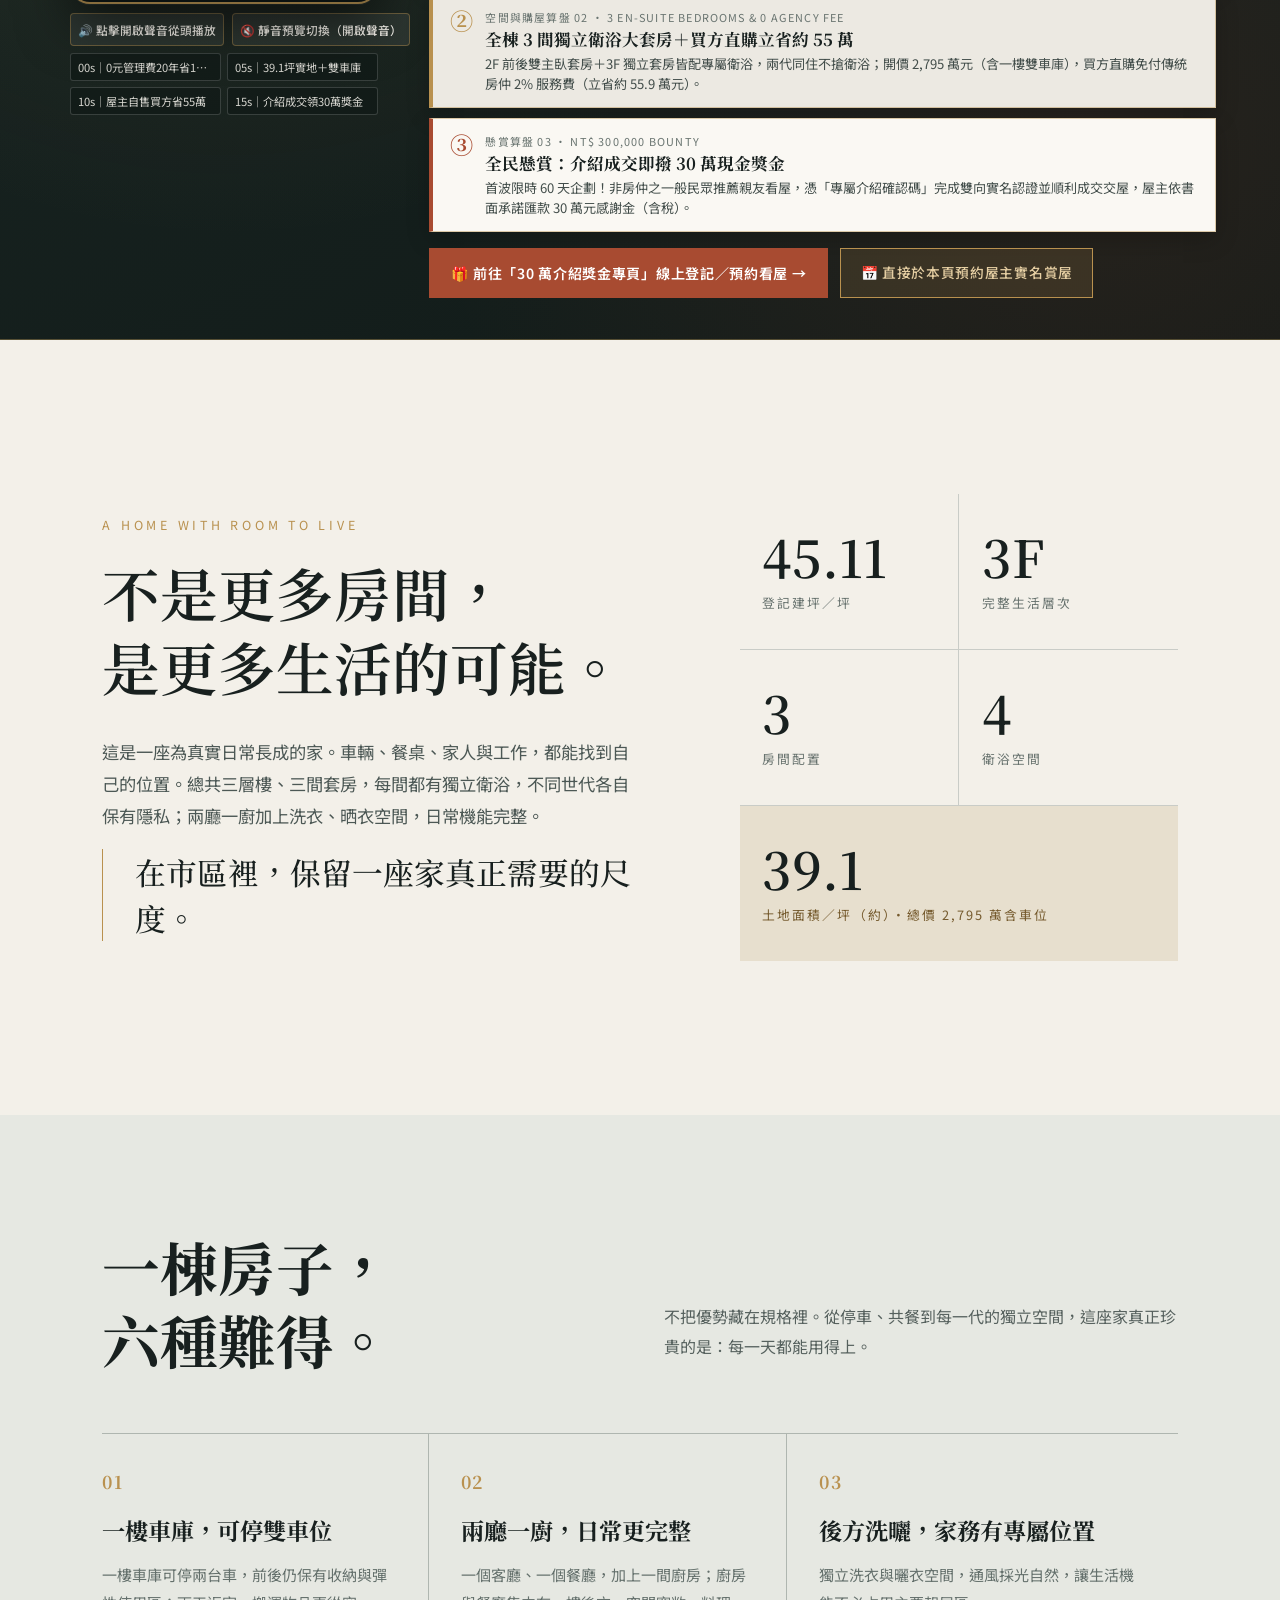
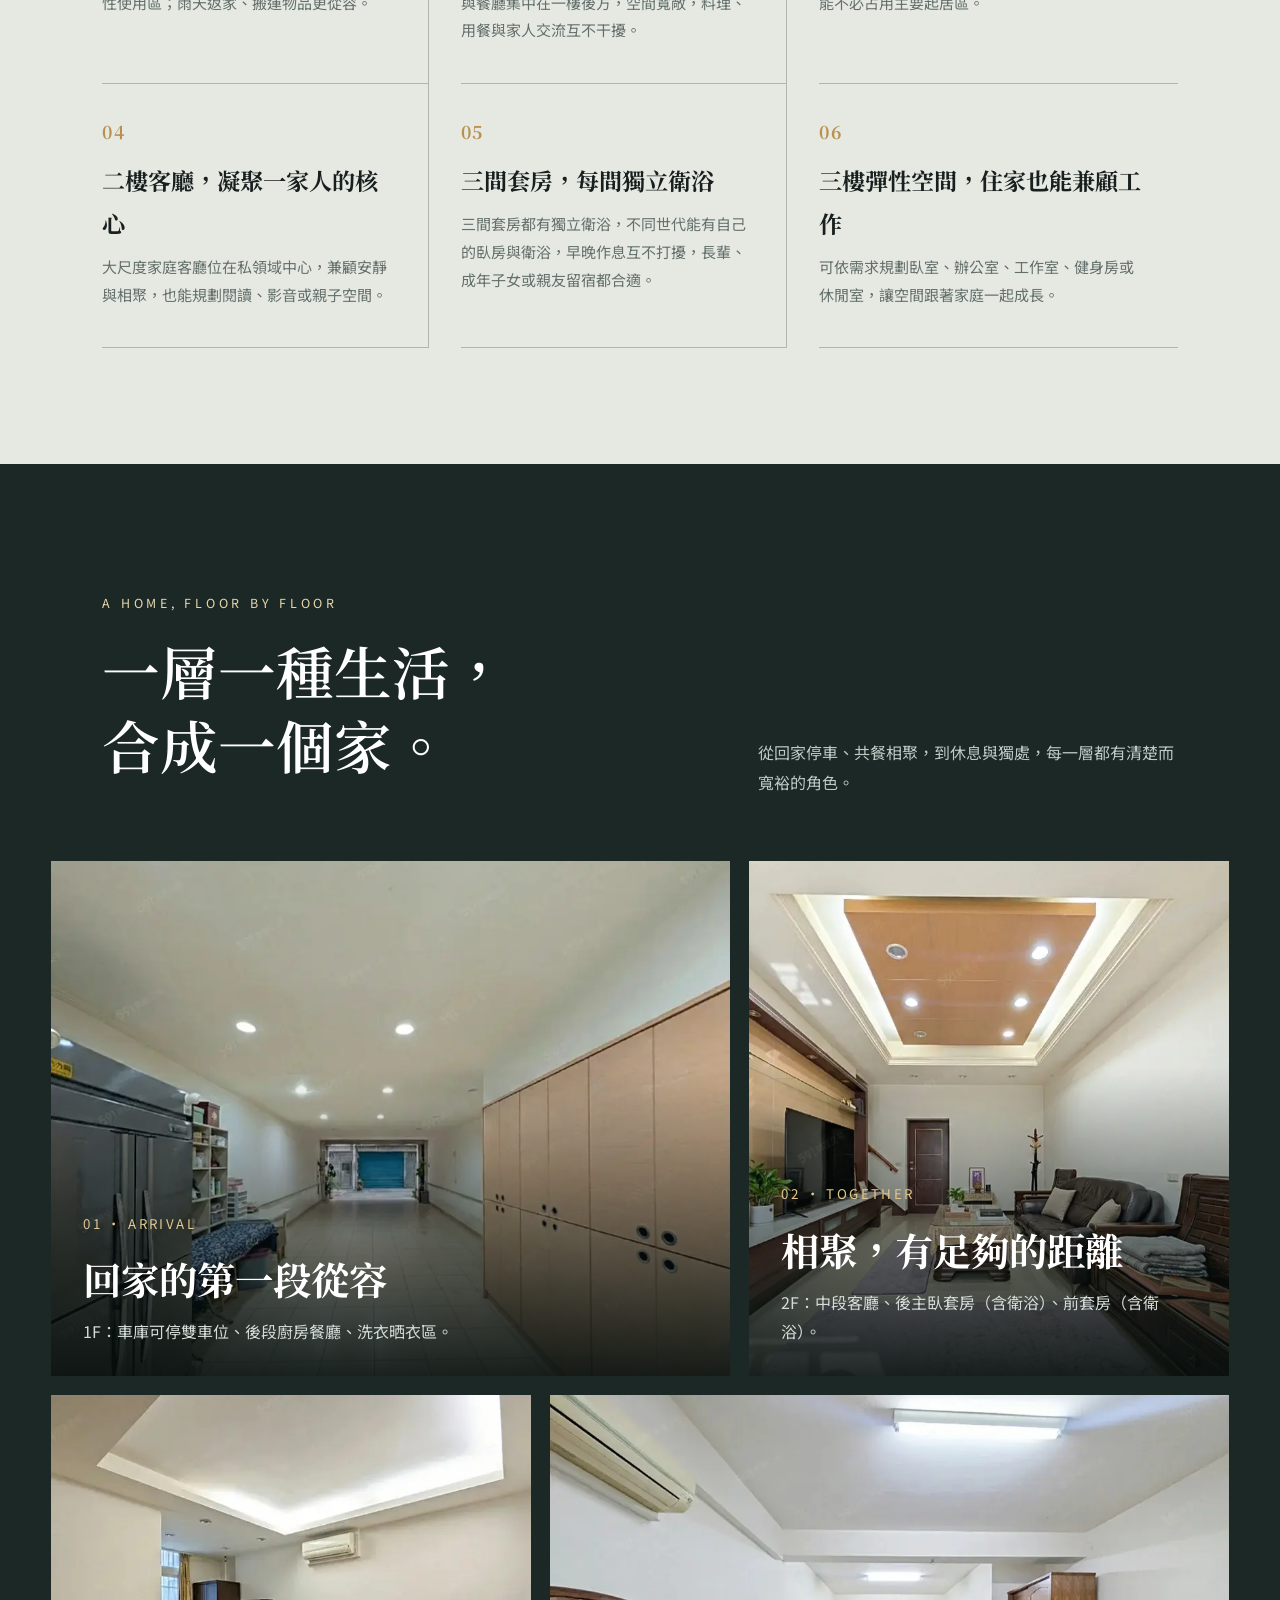
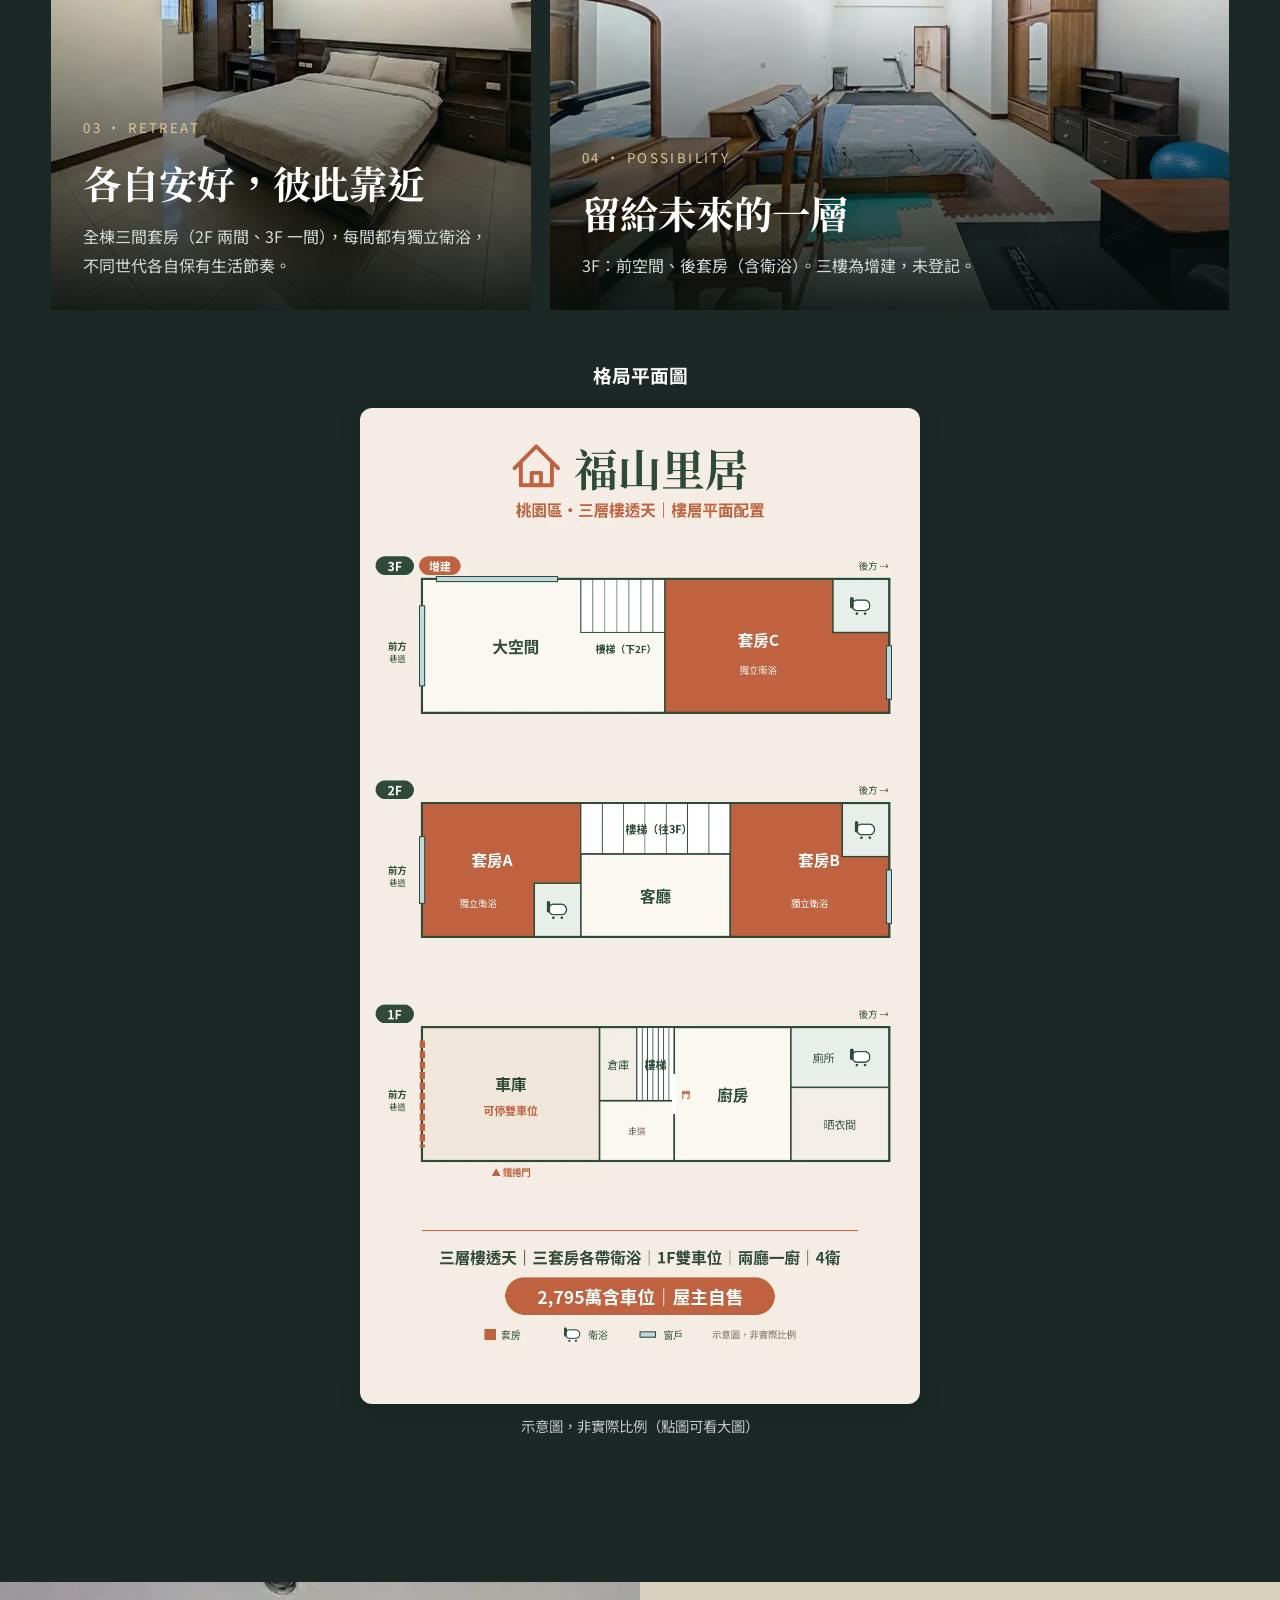
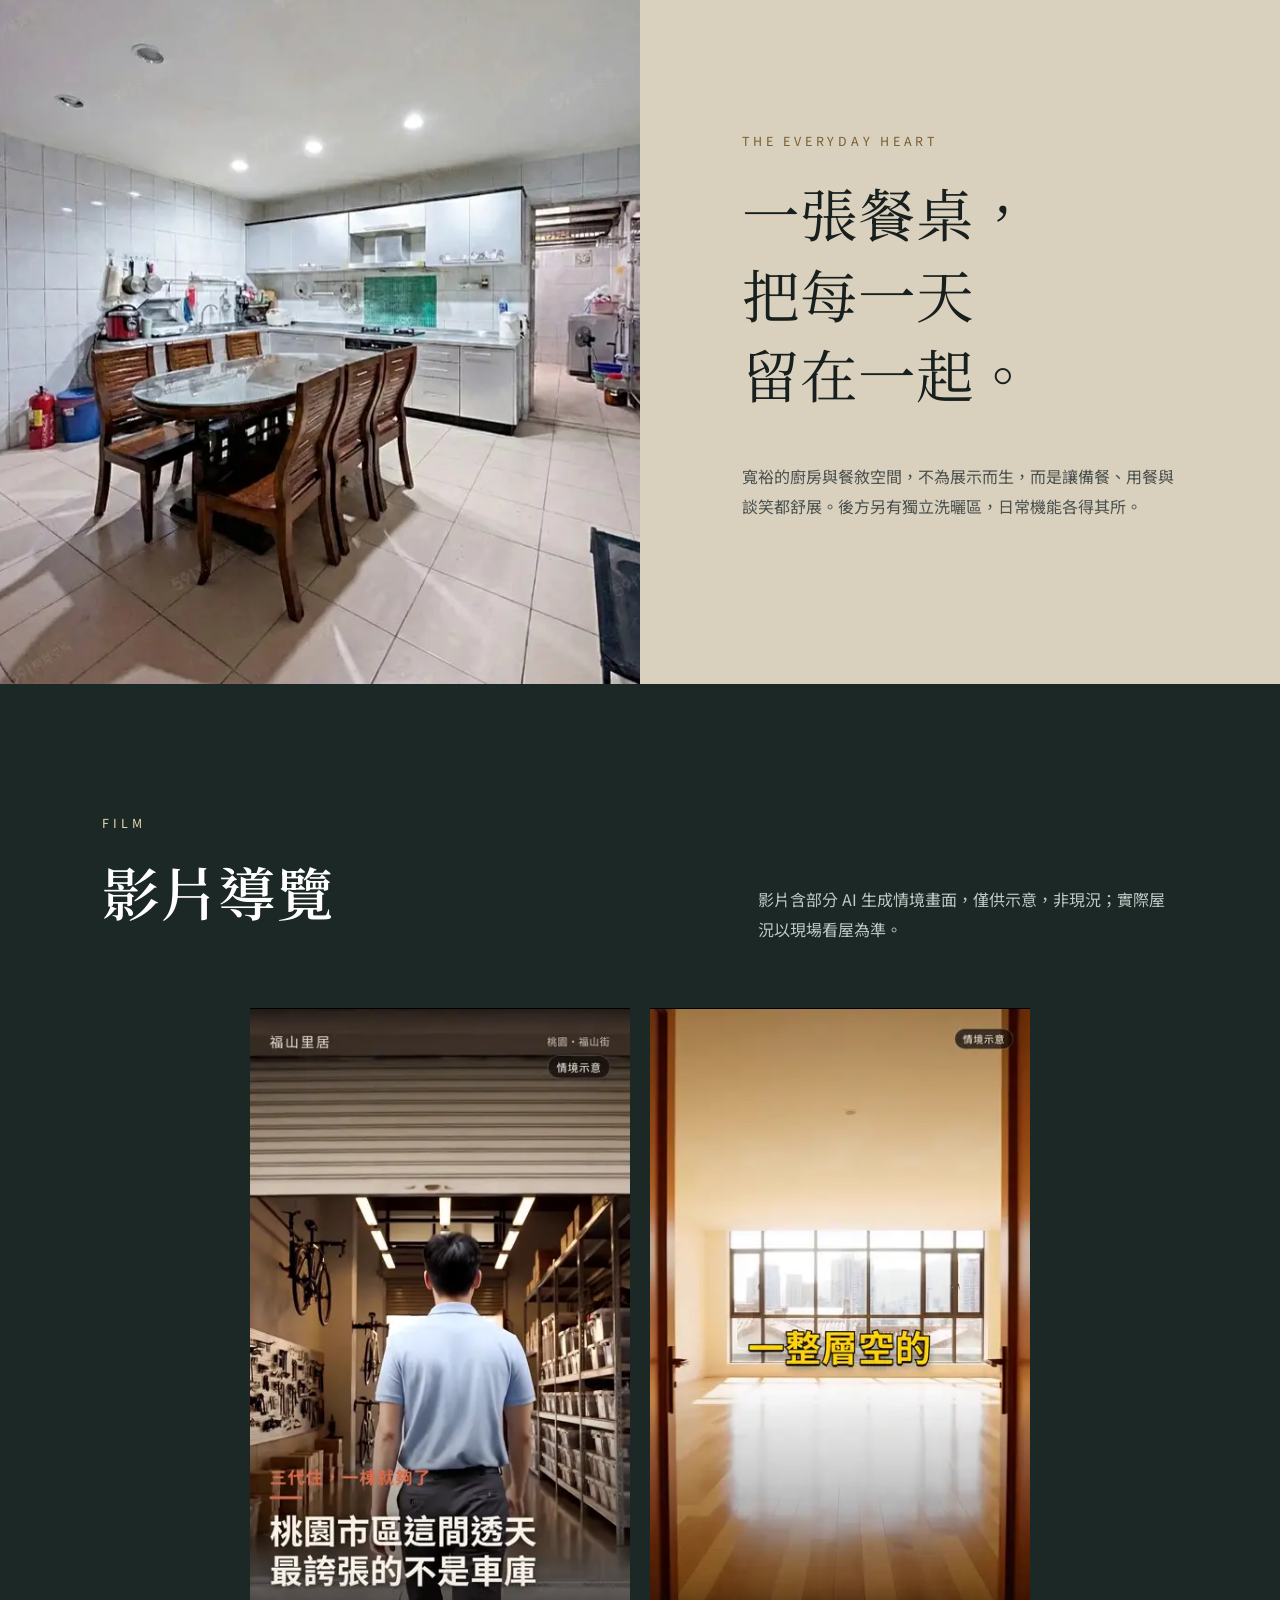
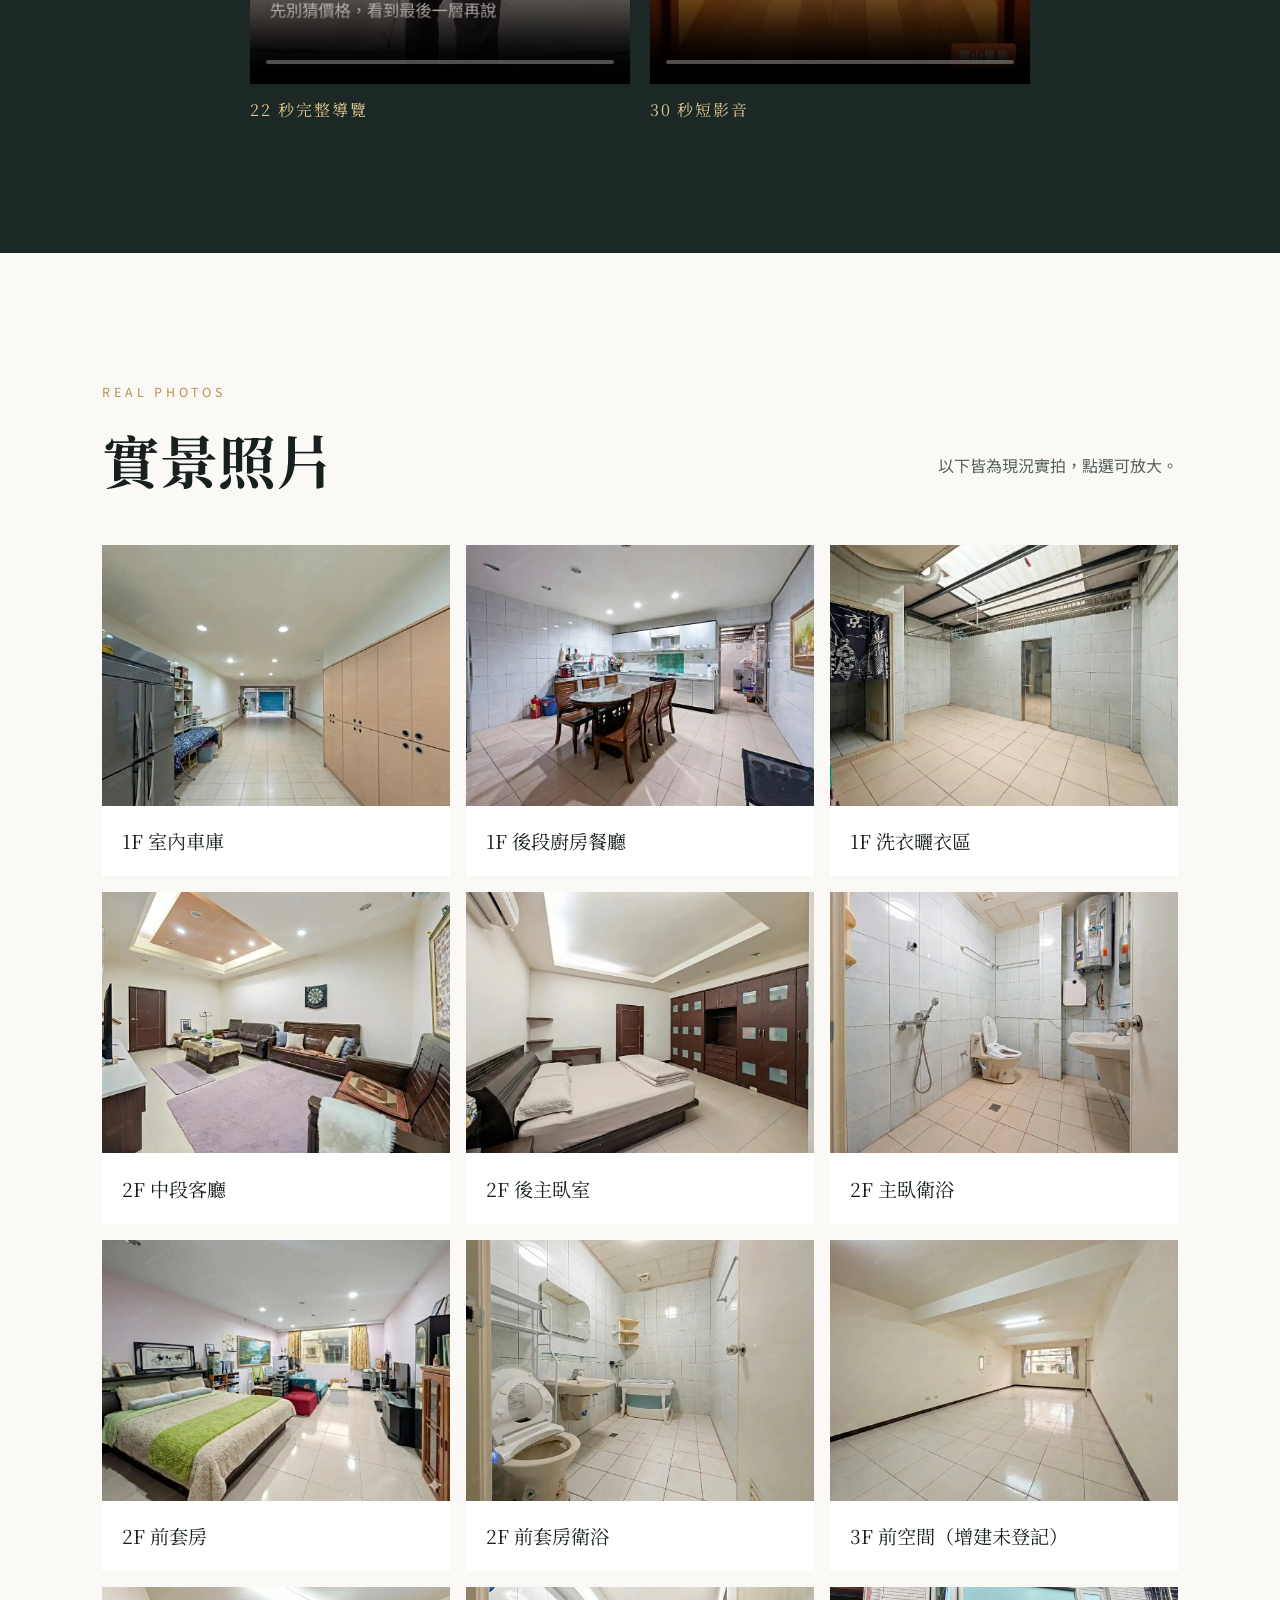
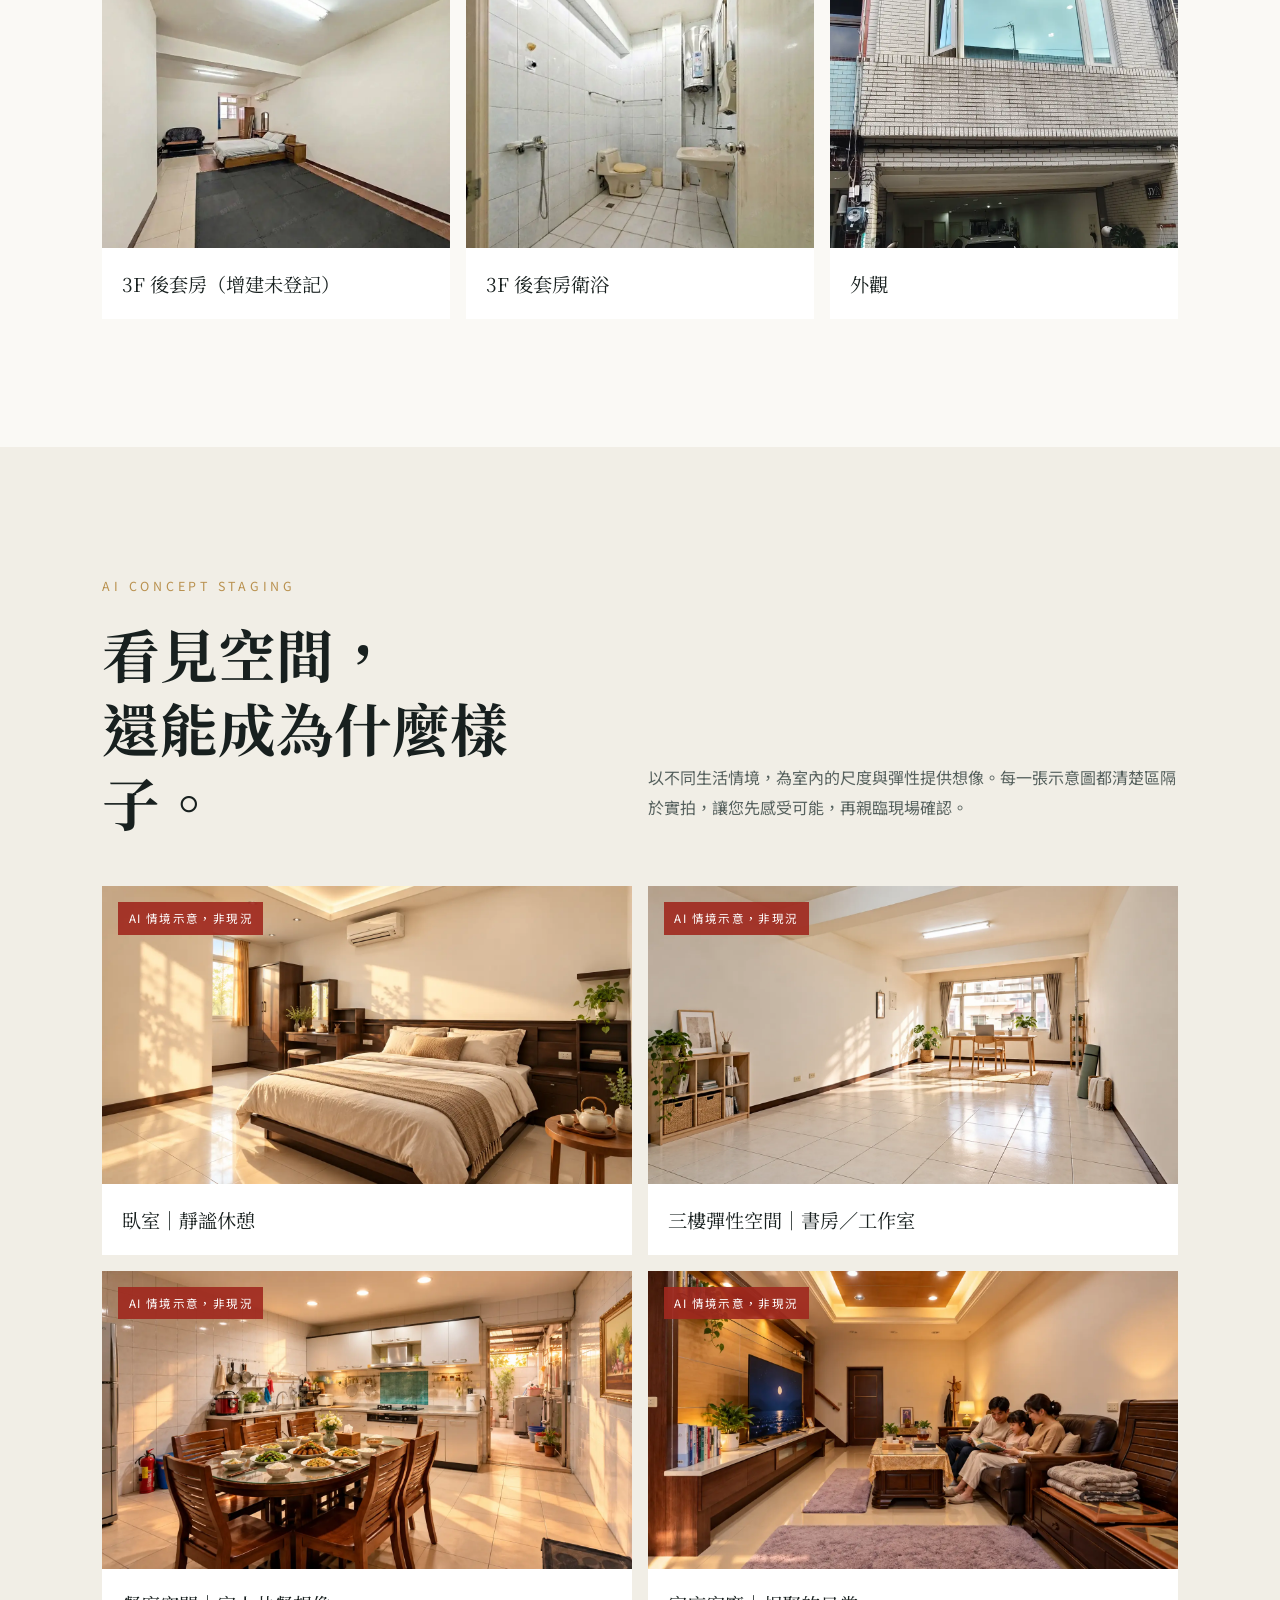
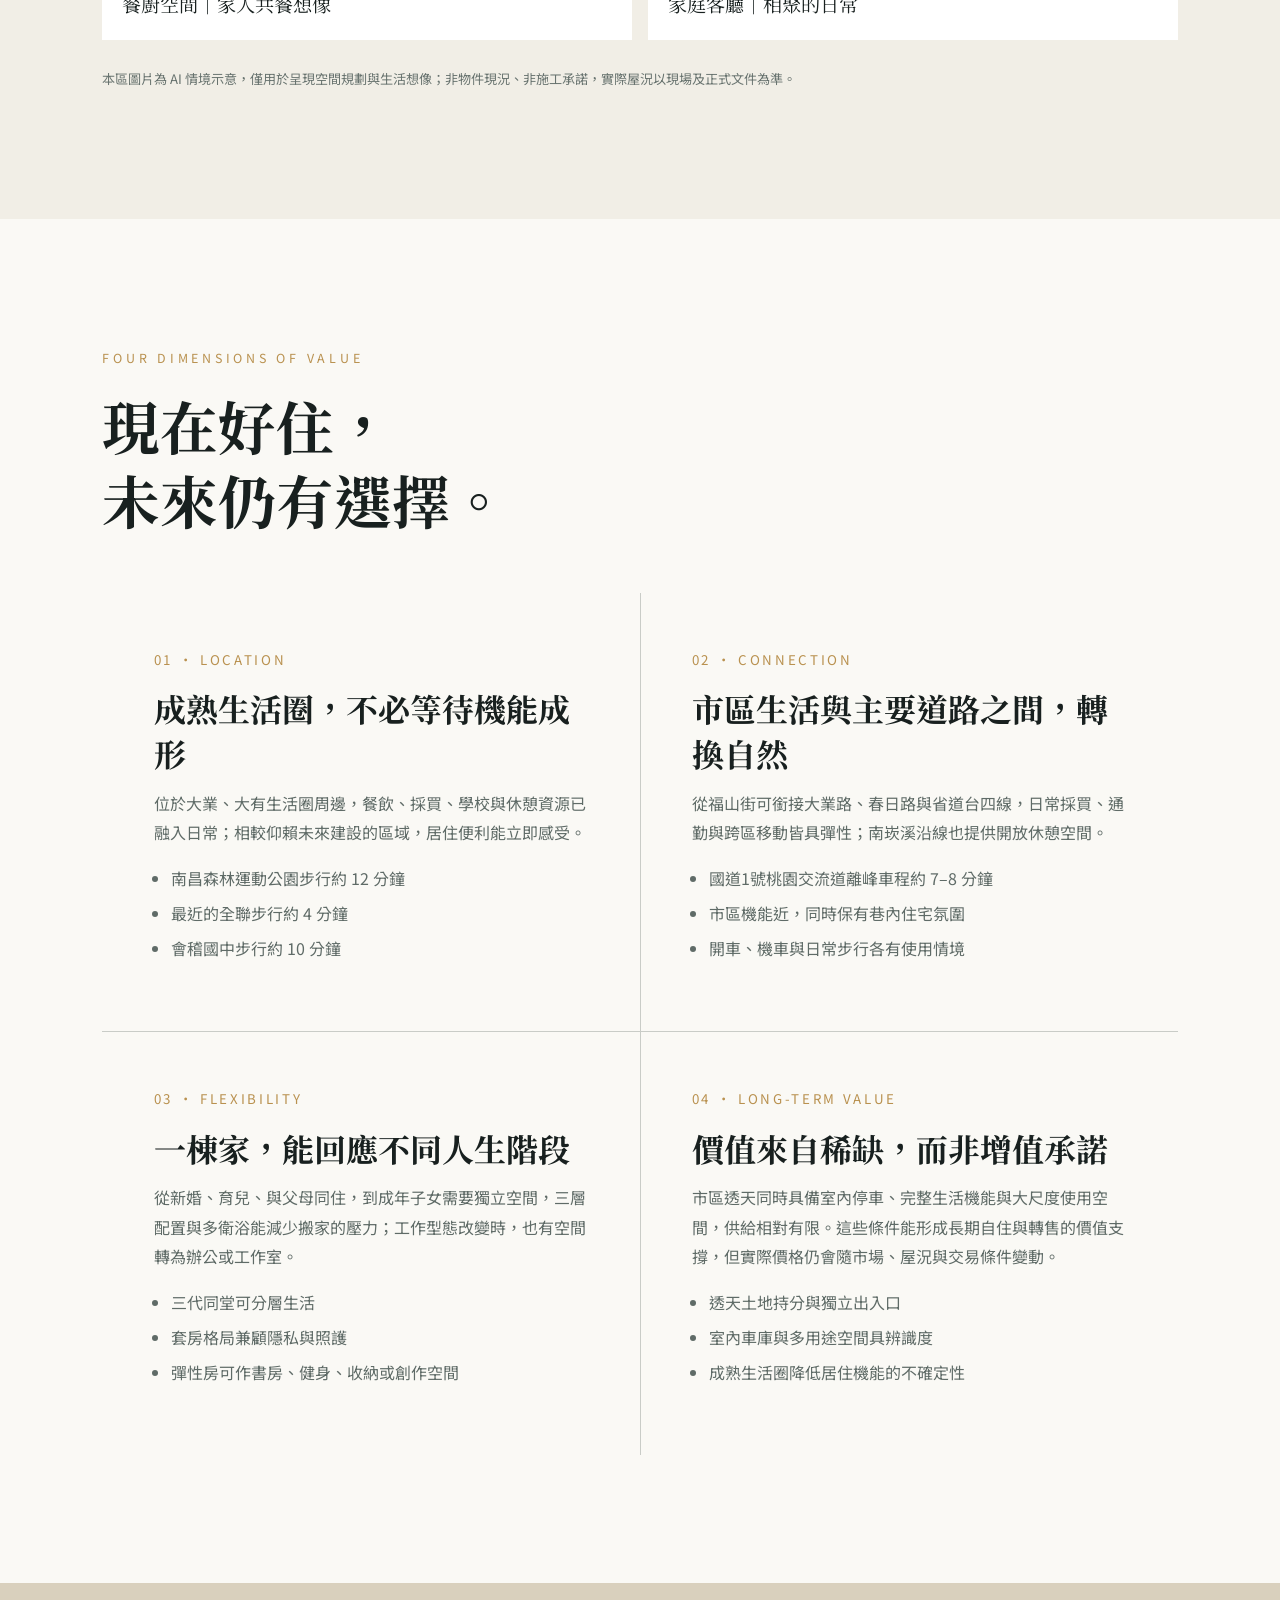
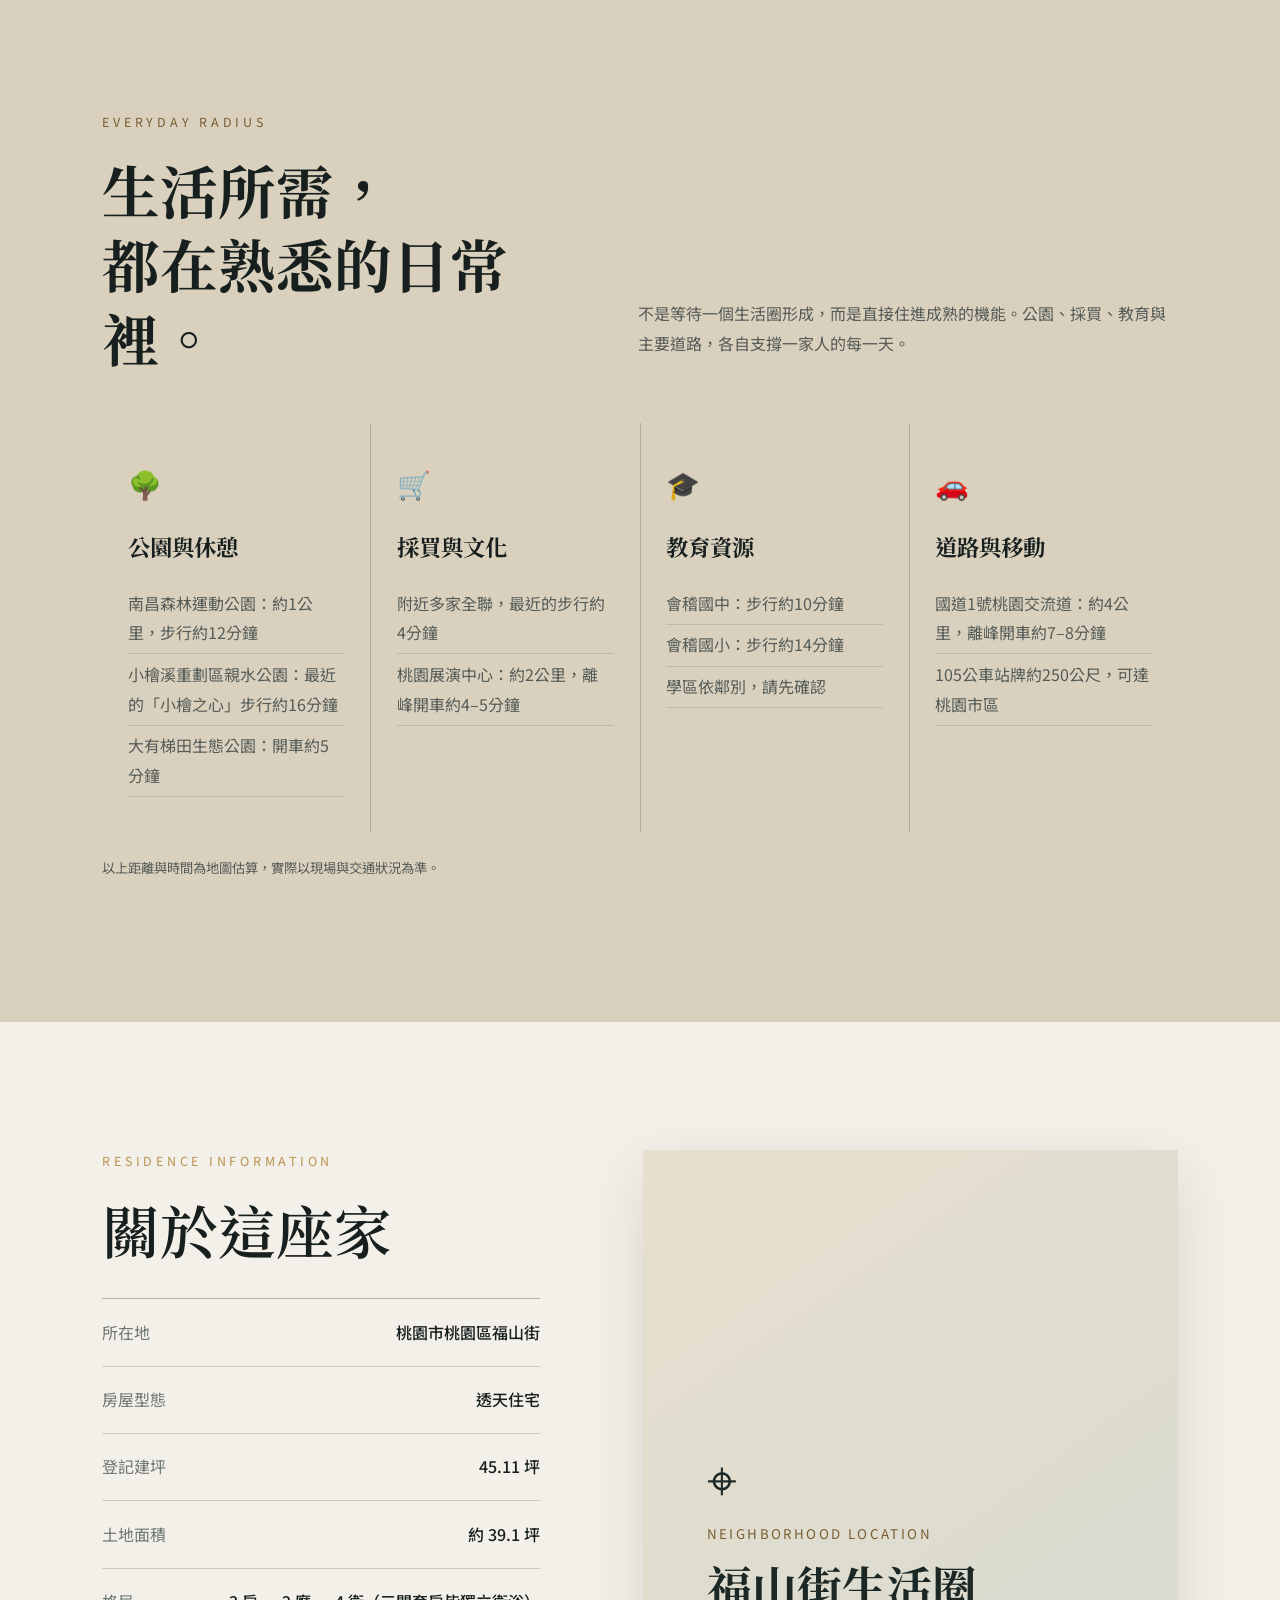
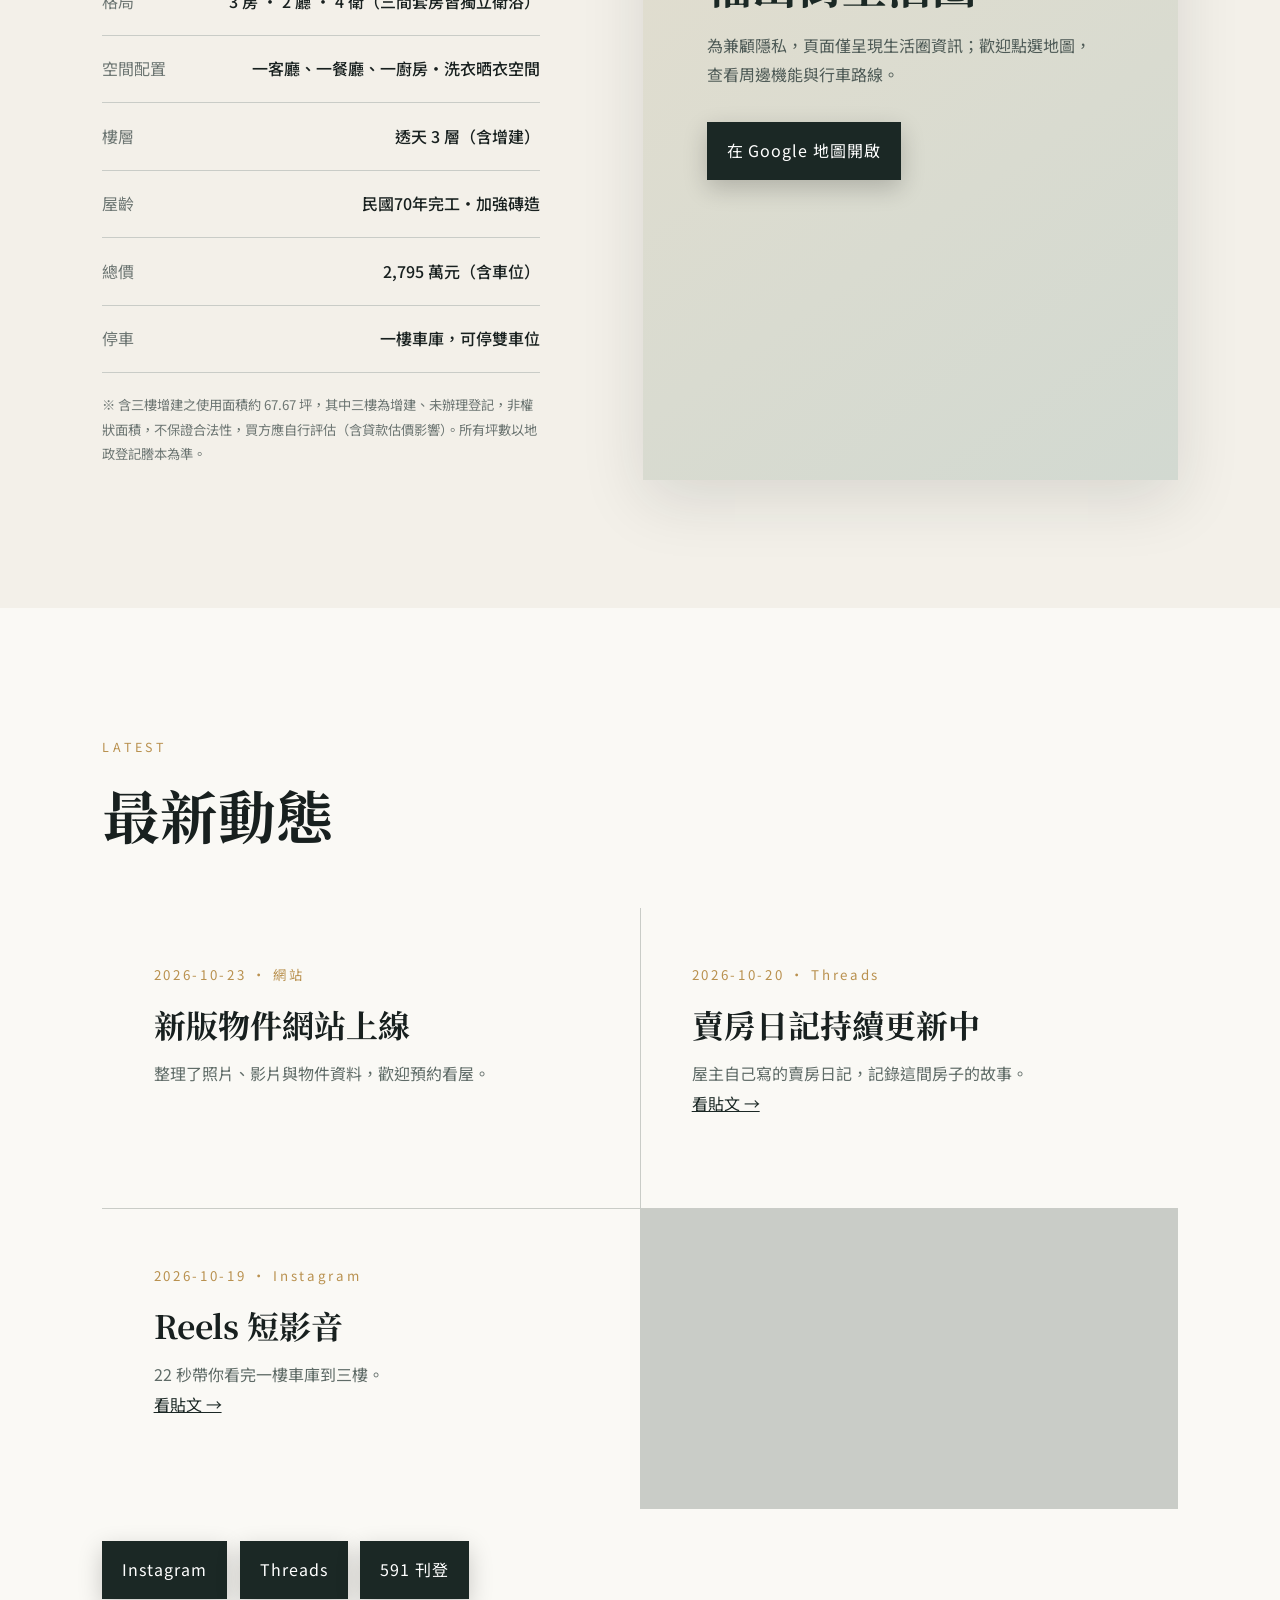
==== commit ad6bbff5: "Bind Google Ads conversion label AW-18532399026/E3kCCPjEjakdELLv94RF across Fushan pages" ====
--- a/index.html
+++ b/index.html
@@ -1,22 +1,19 @@
 <!doctype html>
 <html lang="zh-Hant">
 <head>
-  <meta charset="utf-8">
-  <meta name="viewport" content="width=device-width, initial-scale=1">
-<title>福山里居｜桃園區福山街透天 2,795萬・土地約39坪・室內車庫｜屋主自售</title>
-<meta name="description" content="桃園市桃園區福山街42巷10號 透天三層，土地約39.1坪，登記建坪45.11坪，3房2廳4衛（三間套房皆有獨立衛浴），一樓車庫可停雙車位，開價2,795萬含車位。屋主自售，非房仲。">
-<link rel="canonical" href="https://kp20240001-netizen.github.io/fushan-street/">
-<meta property="og:type" content="website"><meta property="og:locale" content="zh_TW"><meta property="og:url" content="https://kp20240001-netizen.github.io/fushan-street/">
-<meta property="og:title" content="福山里居｜桃園區透天 2,795萬・土地約39坪・室內車庫">
-<meta property="og:description" content="屋主自售｜3房2廳4衛｜登記建坪45.11坪｜近南昌森林運動公園、會稽國中">
-<meta property="og:image" content="https://kp20240001-netizen.github.io/fushan-street/img/og.jpg"><meta property="og:image:width" content="1200"><meta property="og:image:height" content="630">
-<meta name="twitter:card" content="summary_large_image"><meta name="theme-color" content="#1b2825">
-
+  <!-- Google tag (gtag.js) -->
+  <script async src="https://www.googletagmanager.com/gtag/js?id=AW-18532399026"></script>
+  <script async src="https://www.googletagmanager.com/gtag/js?id=AW-18326742150"></script>
   <script>
     window.dataLayer = window.dataLayer || [];
     function gtag(){dataLayer.push(arguments);}
     gtag('js', new Date());
+    gtag('config', 'AW-18532399026');
     gtag('config', 'AW-18326742150');
+    gtag('event', 'page_view');
+    if (window.location.search.indexOf('gads_verify=1') !== -1) {
+      gtag('event', 'conversion', {'send_to': 'AW-18532399026/E3kCCPjEjakdELLv94RF', 'value': 1.0, 'currency': 'TWD'});
+    }
     function gtag_report_conversion(url) {
       var callback = function () {
         if (typeof(url) != 'undefined') {
@@ -24,14 +21,59 @@
         }
       };
       gtag('event', 'conversion', {
-        'send_to': 'AW-18326742150/KFbKCLuOopAdEIbJ76JE',
+        'send_to': 'AW-18532399026/E3kCCPjEjakdELLv94RF',
         'value': 1.0,
         'currency': 'TWD',
         'event_callback': callback
       });
+      gtag('event', 'conversion', {
+        'send_to': 'AW-18326742150/KFbKCLuOopAdEIbJ76JE',
+        'value': 1.0,
+        'currency': 'TWD'
+      });
+      gtag('event', 'generate_lead', {
+        'send_to': 'AW-18532399026',
+        'value': 1.0,
+        'currency': 'TWD'
+      });
       return false;
     }
+    document.addEventListener('DOMContentLoaded', function() {
+      document.addEventListener('click', function(e) {
+        var a = e.target && e.target.closest ? e.target.closest('a,button') : null;
+        if (!a) return;
+        var href = (a.getAttribute('href') || '').toLowerCase();
+        var trackAttr = a.getAttribute('data-track') || '';
+        if (href.indexOf('line.me') !== -1 || href.indexOf('wa.me') !== -1 || href.indexOf('m.me') !== -1 || href.indexOf('mailto:') !== -1 || href.indexOf('#register-section') !== -1 || href.indexOf('#lead-form') !== -1 || a.hasAttribute('data-whatsapp-link') || trackAttr) {
+          gtag('event', 'conversion', {
+            'send_to': 'AW-18532399026/E3kCCPjEjakdELLv94RF',
+            'value': 1.0,
+            'currency': 'TWD'
+          });
+          gtag('event', 'conversion', {
+            'send_to': 'AW-18326742150/KFbKCLuOopAdEIbJ76JE',
+            'value': 1.0,
+            'currency': 'TWD'
+          });
+          gtag('event', 'generate_lead', {
+            'send_to': 'AW-18532399026',
+            'value': 1.0,
+            'currency': 'TWD'
+          });
+        }
+      }, true);
+    });
   </script>
+  <meta charset="utf-8">
+  <meta name="viewport" content="width=device-width, initial-scale=1">
+<title>福山里居｜桃園區福山街透天 2,795萬・土地約39坪・室內車庫｜屋主自售</title>
+<meta name="description" content="桃園市桃園區福山街 透天三層，土地約39.1坪，登記建坪45.11坪，3房2廳4衛（三間套房皆有獨立衛浴），一樓車庫可停雙車位，開價2,795萬含車位。屋主自售，非房仲。">
+<link rel="canonical" href="https://kp20240001-netizen.github.io/fushan-street/">
+<meta property="og:type" content="website"><meta property="og:locale" content="zh_TW"><meta property="og:url" content="https://kp20240001-netizen.github.io/fushan-street/">
+<meta property="og:title" content="福山里居｜桃園區透天 2,795萬・土地約39坪・室內車庫">
+<meta property="og:description" content="屋主自售｜3房2廳4衛｜登記建坪45.11坪｜近南昌森林運動公園、會稽國中">
+<meta property="og:image" content="https://kp20240001-netizen.github.io/fushan-street/img/og.jpg"><meta property="og:image:width" content="1200"><meta property="og:image:height" content="630">
+<meta name="twitter:card" content="summary_large_image"><meta name="theme-color" content="#1b2825">
   <link rel="preconnect" href="https://fonts.googleapis.com">
   <link rel="preconnect" href="https://fonts.gstatic.com" crossorigin>
   <link href="https://fonts.googleapis.com/css2?family=Noto+Sans+TC:wght@300;400;500;600&family=Noto+Serif+TC:wght@500;600;700&display=swap" rel="stylesheet">
@@ -219,7 +261,7 @@
     <section class="ai-staging"><div class="ai-staging-head reveal"><div><div class="eyebrow" style="color:var(--gold)">AI concept staging</div><h2>看見空間，<br>還能成為什麼樣子。</h2></div><p>以不同生活情境，為室內的尺度與彈性提供想像。每一張示意圖都清楚區隔於實拍，讓您先感受可能，再親臨現場確認。</p></div><div class="ai-gallery"><figure class="ai-scene reveal"><span class="ai-tag">AI 情境示意，非現況</span><img class="ai-zoom" src="img/ai-bedroom.webp" alt="AI 示意：臥室休憩情境" loading="lazy"><figcaption>臥室｜靜謐休憩</figcaption></figure><figure class="ai-scene reveal"><span class="ai-tag">AI 情境示意，非現況</span><img class="ai-zoom" src="img/ai-flex.webp" alt="AI 示意：三樓彈性書房與工作室情境" loading="lazy"><figcaption>三樓彈性空間｜書房／工作室</figcaption></figure><figure class="ai-scene reveal"><span class="ai-tag">AI 情境示意，非現況</span><img class="ai-zoom" src="img/ai-kitchen.webp" alt="AI 示意：餐廚共餐情境" loading="lazy"><figcaption>餐廚空間｜家人共餐想像</figcaption></figure><figure class="ai-scene reveal"><span class="ai-tag">AI 情境示意，非現況</span><img class="ai-zoom" src="img/ai-living.webp" alt="AI 示意：家庭客廳相聚情境" loading="lazy"><figcaption>家庭客廳｜相聚的日常</figcaption></figure></div><p class="ai-disclaimer">本區圖片為 AI 情境示意，僅用於呈現空間規劃與生活想像；非物件現況、非施工承諾，實際屋況以現場及正式文件為準。</p></section>
     <section class="value-scenes"><div class="reveal"><div class="eyebrow" style="color:var(--gold)">Four dimensions of value</div><h2>現在好住，<br>未來仍有選擇。</h2></div><div class="scene-grid"><article class="scene reveal"><small>01 · LOCATION</small><h3>成熟生活圈，不必等待機能成形</h3><p>位於大業、大有生活圈周邊，餐飲、採買、學校與休憩資源已融入日常；相較仰賴未來建設的區域，居住便利能立即感受。</p><ul><li>南昌森林運動公園步行約 12 分鐘</li><li>最近的全聯步行約 4 分鐘</li><li>會稽國中步行約 10 分鐘</li></ul></article><article class="scene reveal"><small>02 · CONNECTION</small><h3>市區生活與主要道路之間，轉換自然</h3><p>從福山街可銜接大業路、春日路與省道台四線，日常採買、通勤與跨區移動皆具彈性；南崁溪沿線也提供開放休憩空間。</p><ul><li>國道1號桃園交流道離峰車程約 7–8 分鐘</li><li>市區機能近，同時保有巷內住宅氛圍</li><li>開車、機車與日常步行各有使用情境</li></ul></article><article class="scene reveal"><small>03 · FLEXIBILITY</small><h3>一棟家，能回應不同人生階段</h3><p>從新婚、育兒、與父母同住，到成年子女需要獨立空間，三層配置與多衛浴能減少搬家的壓力；工作型態改變時，也有空間轉為辦公或工作室。</p><ul><li>三代同堂可分層生活</li><li>套房格局兼顧隱私與照護</li><li>彈性房可作書房、健身、收納或創作空間</li></ul></article><article class="scene reveal"><small>04 · LONG-TERM VALUE</small><h3>價值來自稀缺，而非增值承諾</h3><p>市區透天同時具備室內停車、完整生活機能與大尺度使用空間，供給相對有限。這些條件能形成長期自住與轉售的價值支撐，但實際價格仍會隨市場、屋況與交易條件變動。</p><ul><li>透天土地持分與獨立出入口</li><li>室內車庫與多用途空間具辨識度</li><li>成熟生活圈降低居住機能的不確定性</li></ul></article></div></section>
     <section class="radius" id="area"><div class="radius-head reveal"><div><div class="eyebrow" style="color:#795e31">Everyday radius</div><h2>生活所需，<br>都在熟悉的日常裡。</h2></div><p>不是等待一個生活圈形成，而是直接住進成熟的機能。公園、採買、教育與主要道路，各自支撐一家人的每一天。</p></div><div class="radius-grid"><article class="radius-card reveal"><span>🌳</span><h3>公園與休憩</h3><ul><li>南昌森林運動公園：約1公里，步行約12分鐘</li><li>小檜溪重劃區親水公園：最近的「小檜之心」步行約16分鐘</li><li>大有梯田生態公園：開車約5分鐘</li></ul></article><article class="radius-card reveal"><span>🛒</span><h3>採買與文化</h3><ul><li>附近多家全聯，最近的步行約4分鐘</li><li>桃園展演中心：約2公里，離峰開車約4–5分鐘</li></ul></article><article class="radius-card reveal"><span>🎓</span><h3>教育資源</h3><ul><li>會稽國中：步行約10分鐘</li><li>會稽國小：步行約14分鐘</li><li>學區依鄰別，請先確認</li></ul></article><article class="radius-card reveal"><span>🚗</span><h3>道路與移動</h3><ul><li>國道1號桃園交流道：約4公里，離峰開車約7–8分鐘</li><li>105公車站牌約250公尺，可達桃園市區</li></ul></article></div><p class="note">以上距離與時間為地圖估算，實際以現場與交通狀況為準。</p></section>
-    <section class="facts" id="details"><div class="reveal"><div class="eyebrow" style="color:var(--gold)">Residence information</div><h2>關於這座家</h2><dl class="fact-list"><div class="fact"><dt>所在地</dt><dd>桃園市桃園區福山街42巷10號</dd></div><div class="fact"><dt>房屋型態</dt><dd>透天住宅</dd></div><div class="fact"><dt>登記建坪</dt><dd>45.11 坪</dd></div><div class="fact"><dt>土地面積</dt><dd>約 39.1 坪</dd></div><div class="fact"><dt>格局</dt><dd>3 房 · 2 廳 · 4 衛（三間套房皆獨立衛浴）</dd></div><div class="fact"><dt>空間配置</dt><dd>一客廳、一餐廳、一廚房・洗衣晒衣空間</dd></div><div class="fact"><dt>樓層</dt><dd>透天 3 層（含增建）</dd></div><div class="fact"><dt>屋齡</dt><dd>民國70年完工・加強磚造</dd></div><div class="fact"><dt>總價</dt><dd>2,795 萬元（含車位）</dd></div><div class="fact"><dt>停車</dt><dd>一樓車庫，可停雙車位</dd></div></dl><p class="note">※ 含三樓增建之使用面積約 67.67 坪，其中三樓為增建、未辦理登記，非權狀面積，不保證合法性，買方應自行評估（含貸款估價影響）。所有坪數以地政登記謄本為準。</p></div><div class="map-wrap map-card reveal"><span class="map-card-icon" aria-hidden="true">⌖</span><small>NEIGHBORHOOD LOCATION</small><h3>福山街生活圈</h3><p>為兼顧隱私，頁面僅呈現生活圈資訊；歡迎點選地圖，查看周邊機能與行車路線。</p><a class="map-open" href="https://maps.app.goo.gl/TQXUu6Tzvprm1nDR7" target="_blank" rel="noopener">在 Google 地圖開啟</a></div></section>
+    <section class="facts" id="details"><div class="reveal"><div class="eyebrow" style="color:var(--gold)">Residence information</div><h2>關於這座家</h2><dl class="fact-list"><div class="fact"><dt>所在地</dt><dd>桃園市桃園區福山街</dd></div><div class="fact"><dt>房屋型態</dt><dd>透天住宅</dd></div><div class="fact"><dt>登記建坪</dt><dd>45.11 坪</dd></div><div class="fact"><dt>土地面積</dt><dd>約 39.1 坪</dd></div><div class="fact"><dt>格局</dt><dd>3 房 · 2 廳 · 4 衛（三間套房皆獨立衛浴）</dd></div><div class="fact"><dt>空間配置</dt><dd>一客廳、一餐廳、一廚房・洗衣晒衣空間</dd></div><div class="fact"><dt>樓層</dt><dd>透天 3 層（含增建）</dd></div><div class="fact"><dt>屋齡</dt><dd>民國70年完工・加強磚造</dd></div><div class="fact"><dt>總價</dt><dd>2,795 萬元（含車位）</dd></div><div class="fact"><dt>停車</dt><dd>一樓車庫，可停雙車位</dd></div></dl><p class="note">※ 含三樓增建之使用面積約 67.67 坪，其中三樓為增建、未辦理登記，非權狀面積，不保證合法性，買方應自行評估（含貸款估價影響）。所有坪數以地政登記謄本為準。</p></div><div class="map-wrap map-card reveal"><span class="map-card-icon" aria-hidden="true">⌖</span><small>NEIGHBORHOOD LOCATION</small><h3>福山街生活圈</h3><p>為兼顧隱私，頁面僅呈現生活圈資訊；歡迎點選地圖，查看周邊機能與行車路線。</p><a class="map-open" href="https://maps.app.goo.gl/TQXUu6Tzvprm1nDR7" target="_blank" rel="noopener">在 Google 地圖開啟</a></div></section>
     <section class="value-scenes" id="news"><div class="reveal"><div class="eyebrow" style="color:var(--gold)">Latest</div><h2>最新動態</h2></div><div id="feed" class="scene-grid"><p class="scene">載入中…</p></div><p class="social"><a class="map-open" href="https://www.instagram.com/fushan.residence/" target="_blank" rel="noopener">Instagram</a><a class="map-open" href="https://www.threads.com/@fushan.residence" target="_blank" rel="noopener">Threads</a><a class="map-open" href="https://sale.591.com.tw/home/house/detail/2/21114969.html" target="_blank" rel="noopener">591 刊登</a></p></section>
     <section class="contact" id="contact"><div class="reveal"><div class="eyebrow">Private viewing</div><h2>親自走進來，<br>感受空間真正的尺度。</h2><p>透過 WhatsApp 直接聯絡屋主 Jay，索取完整房屋資料，並安排合適的賞屋時段。</p><div class="whatsapp-card"><div class="whatsapp-qr"><img src="img/whatsapp-jay.png" alt="Jay 的 WhatsApp 聯絡 QR Code" loading="lazy"></div><div class="whatsapp-copy"><h3>一鍵開啟對話</h3><p>使用 WhatsApp 直接與屋主 Jay 聯絡；確認後即可傳送，不必先儲存聯絡人。</p><a class="line-button whatsapp-button" data-whatsapp-link data-track="whatsapp_click" href="https://wa.me/886975066275?text=%E6%82%A8%E5%A5%BD%EF%BC%8C%E6%88%91%E6%83%B3%E4%BA%86%E8%A7%A3%E7%A6%8F%E5%B1%B1%E8%A1%97%E7%94%9F%E6%B4%BB%E5%9C%88%E9%80%99%E9%96%93%E9%80%8F%E5%A4%A9%EF%BC%8C%E8%AB%8B%E5%95%8F%E6%96%B9%E4%BE%BF%E6%8F%90%E4%BE%9B%E5%AE%8C%E6%95%B4%E8%B3%87%E6%96%99%E8%88%87%E9%A0%90%E7%B4%84%E8%B3%9E%E5%B1%8B%E5%97%8E%EF%BC%9F" target="_blank" rel="noopener" aria-label="使用 WhatsApp 聯絡 Jay 預約賞屋">WhatsApp 立即詢問</a><p class="line-note">LINE ID：<a href="https://line.me/ti/p/~rainbow0725" target="_blank" rel="noopener" style="color:inherit">rainbow0725</a></p><small>或使用手機掃描 QR Code 聯絡 Jay</small></div></div><div class="lead-section"><div class="eyebrow">Request details</div><h3>先留下需求，我們為你安排合適的賞屋時間。</h3><p>填寫後可選擇以 WhatsApp 或 Email 開啟已帶入需求的訊息，再確認送出即可。</p><form class="lead-form" id="lead-form"><label>姓名<input name="name" autocomplete="name" required></label><label>手機<input name="phone" type="tel" autocomplete="tel" inputmode="tel" required></label><label>方便賞屋時間<select name="viewing_time" required><option value="">請選擇</option><option>平日上午</option><option>平日下午</option><option>平日晚上</option><option>週末上午</option><option>週末下午</option><option>可再聯繫安排</option></select></label><label>補充需求<textarea name="notes" placeholder="例如：預計購屋時間、家庭成員、想了解的空間等"></textarea></label><label class="full consent"><input name="consent" type="checkbox" required>我同意屋主就本次賞屋需求與我聯繫。</label><div class="lead-actions"><button class="line-button whatsapp-button lead-submit" type="submit">透過 WhatsApp 傳送賞屋需求</button><button class="line-button email-button lead-submit" type="button" id="email-lead-button">透過 Email 傳送賞屋需求</button></div><p class="lead-notice" aria-live="polite"></p></form></div></div></section>
   </main>
@@ -243,7 +285,7 @@
     const nav=document.querySelector('.nav');addEventListener('scroll',()=>nav.classList.toggle('scrolled',scrollY>30));
     const io=new IntersectionObserver(es=>es.forEach(e=>e.isIntersecting&&e.target.classList.add('visible')),{threshold:.13});document.querySelectorAll('.reveal').forEach(el=>io.observe(el));
     const lightbox=document.querySelector('#image-lightbox'),lightboxImage=lightbox.querySelector('img'),lightboxCaption=lightbox.querySelector('.lightbox-caption'),closeLightbox=()=>{lightbox.classList.remove('open');lightbox.setAttribute('aria-hidden','true');document.body.style.overflow=''};document.querySelectorAll('.story-zoom,.ai-zoom').forEach(image=>{image.tabIndex=0;image.setAttribute('role','button');image.setAttribute('aria-label',`${image.alt}，點選放大`);const open=()=>{lightboxImage.src=image.currentSrc||image.src;lightboxImage.alt=image.alt;lightboxCaption.textContent=image.alt;lightbox.classList.add('open');lightbox.setAttribute('aria-hidden','false');document.body.style.overflow='hidden'};image.addEventListener('click',open);image.addEventListener('keydown',event=>{if(event.key==='Enter'||event.key===' '){event.preventDefault();open()}})});lightbox.querySelector('.lightbox-close').addEventListener('click',closeLightbox);lightbox.addEventListener('click',event=>{if(event.target===lightbox)closeLightbox()});addEventListener('keydown',event=>{if(event.key==='Escape'&&lightbox.classList.contains('open'))closeLightbox()});
-    const track=(event,details={})=>{window.dataLayer=window.dataLayer||[];window.dataLayer.push({event,...details})};document.querySelectorAll('[data-track]').forEach(item=>item.addEventListener('click',()=>track(item.dataset.track)));const reportContactConversion=()=>{};document.querySelectorAll('[data-whatsapp-link]').forEach(item=>item.addEventListener('click',reportContactConversion));const leadForm=document.querySelector('#lead-form'),leadMessage=()=>{const data=new FormData(leadForm),utm=new URLSearchParams(location.search),source=utm.get('utm_source')||'direct';return {source,text:`您好，我想預約福山街生活圈透天賞屋。\n姓名：${data.get('name')}\n手機：${data.get('phone')}\n方便時間：${data.get('viewing_time')}\n補充需求：${data.get('notes')||'無'}\n來源：${source}`}},showLeadNotice=text=>{const notice=leadForm.querySelector('.lead-notice');notice.textContent=text;notice.classList.add('visible')};leadForm.addEventListener('submit',event=>{event.preventDefault();if(!leadForm.reportValidity())return;const message=leadMessage();track('lead_form_whatsapp',{lead_source:message.source});reportContactConversion();showLeadNotice('已開啟 WhatsApp，請按下傳送完成賞屋需求。');window.open(`https://wa.me/886975066275?text=${encodeURIComponent(message.text)}`,'_blank','noopener')});document.querySelector('#email-lead-button').addEventListener('click',()=>{if(!leadForm.reportValidity())return;const message=leadMessage();track('lead_form_email',{lead_source:message.source});reportContactConversion();showLeadNotice('已開啟 Email 草稿，請按下寄送完成賞屋需求。');location.href=`mailto:jsweb.jay@gmail.com?subject=${encodeURIComponent('福山街生活圈透天｜賞屋需求')}&body=${encodeURIComponent(message.text)}`});
+    const track=(event,details={})=>{window.dataLayer=window.dataLayer||[];window.dataLayer.push({event,...details})};document.querySelectorAll('[data-track]').forEach(item=>item.addEventListener('click',()=>track(item.dataset.track)));const reportContactConversion=()=>{if(typeof gtag_report_conversion==="function"){gtag_report_conversion();}};document.querySelectorAll('[data-whatsapp-link]').forEach(item=>item.addEventListener('click',reportContactConversion));const leadForm=document.querySelector('#lead-form'),leadMessage=()=>{const data=new FormData(leadForm),utm=new URLSearchParams(location.search),source=utm.get('utm_source')||'direct';return {source,text:`您好，我想預約福山街生活圈透天賞屋。\n姓名：${data.get('name')}\n手機：${data.get('phone')}\n方便時間：${data.get('viewing_time')}\n補充需求：${data.get('notes')||'無'}\n來源：${source}`}},showLeadNotice=text=>{const notice=leadForm.querySelector('.lead-notice');notice.textContent=text;notice.classList.add('visible')};leadForm.addEventListener('submit',event=>{event.preventDefault();if(!leadForm.reportValidity())return;const message=leadMessage();track('lead_form_whatsapp',{lead_source:message.source});reportContactConversion();showLeadNotice('已開啟 WhatsApp，請按下傳送完成賞屋需求。');window.open(`https://wa.me/886975066275?text=${encodeURIComponent(message.text)}`,'_blank','noopener')});document.querySelector('#email-lead-button').addEventListener('click',()=>{if(!leadForm.reportValidity())return;const message=leadMessage();track('lead_form_email',{lead_source:message.source});reportContactConversion();showLeadNotice('已開啟 Email 草稿，請按下寄送完成賞屋需求。');location.href=`mailto:jsweb.jay@gmail.com?subject=${encodeURIComponent('福山街生活圈透天｜賞屋需求')}&body=${encodeURIComponent(message.text)}`});
 const esc=s=>String(s??'').replace(/[&<>"]/g,c=>({'&':'&amp;','<':'&lt;','>':'&gt;','"':'&quot;'}[c]));fetch('updates.json',{cache:'no-cache'}).then(r=>r.json()).then(a=>{a.sort((x,y)=>y.date.localeCompare(x.date));document.getElementById('feed').innerHTML=a.map(u=>`<article class="scene"><small>${esc(u.date)} · ${esc(u.platform)}</small><h3>${esc(u.title)}</h3><p>${esc(u.text)}</p>${u.url?`<p><a href="${esc(u.url)}" target="_blank" rel="noopener">看貼文 →</a></p>`:''}</article>`).join('')}).catch(()=>{document.getElementById('feed').innerHTML='<p class="scene">暫無動態</p>'});
   </script>
   <script src="bonus/assets/short-video-showcase.js" defer></script>
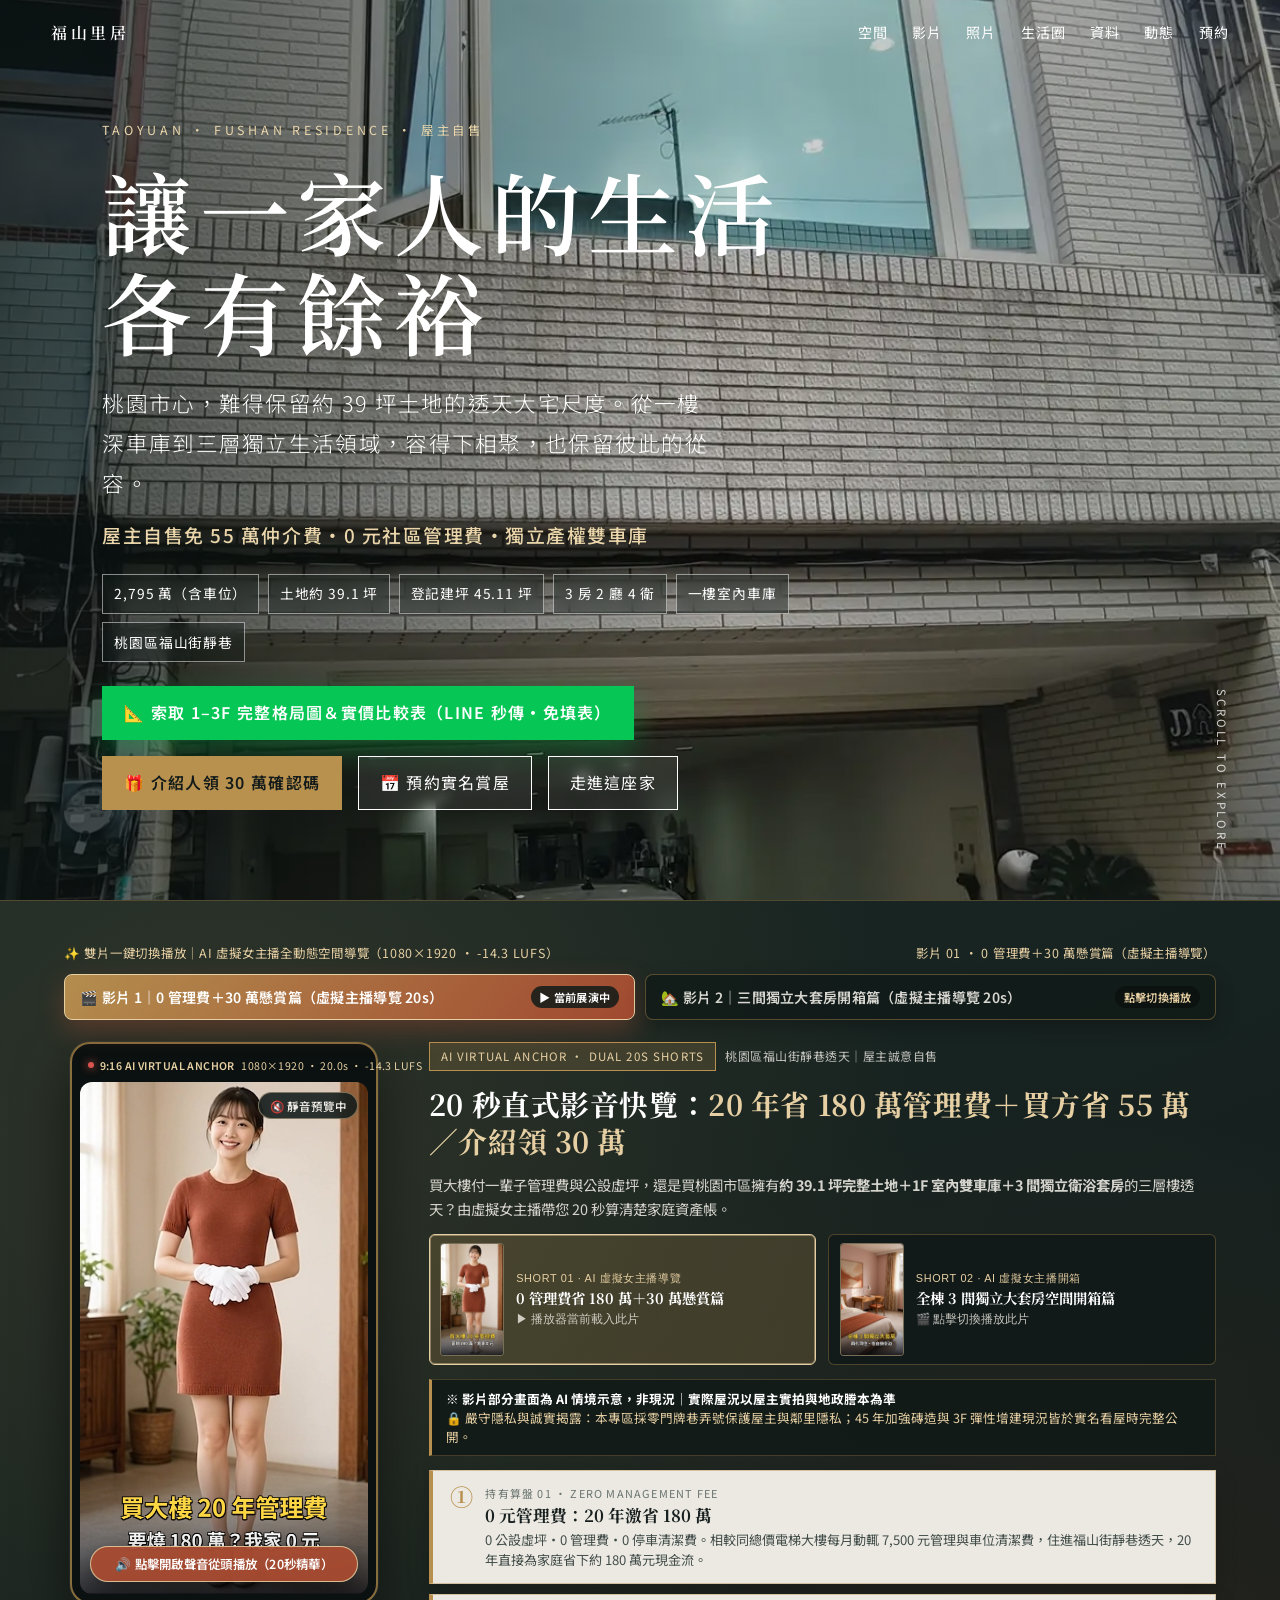
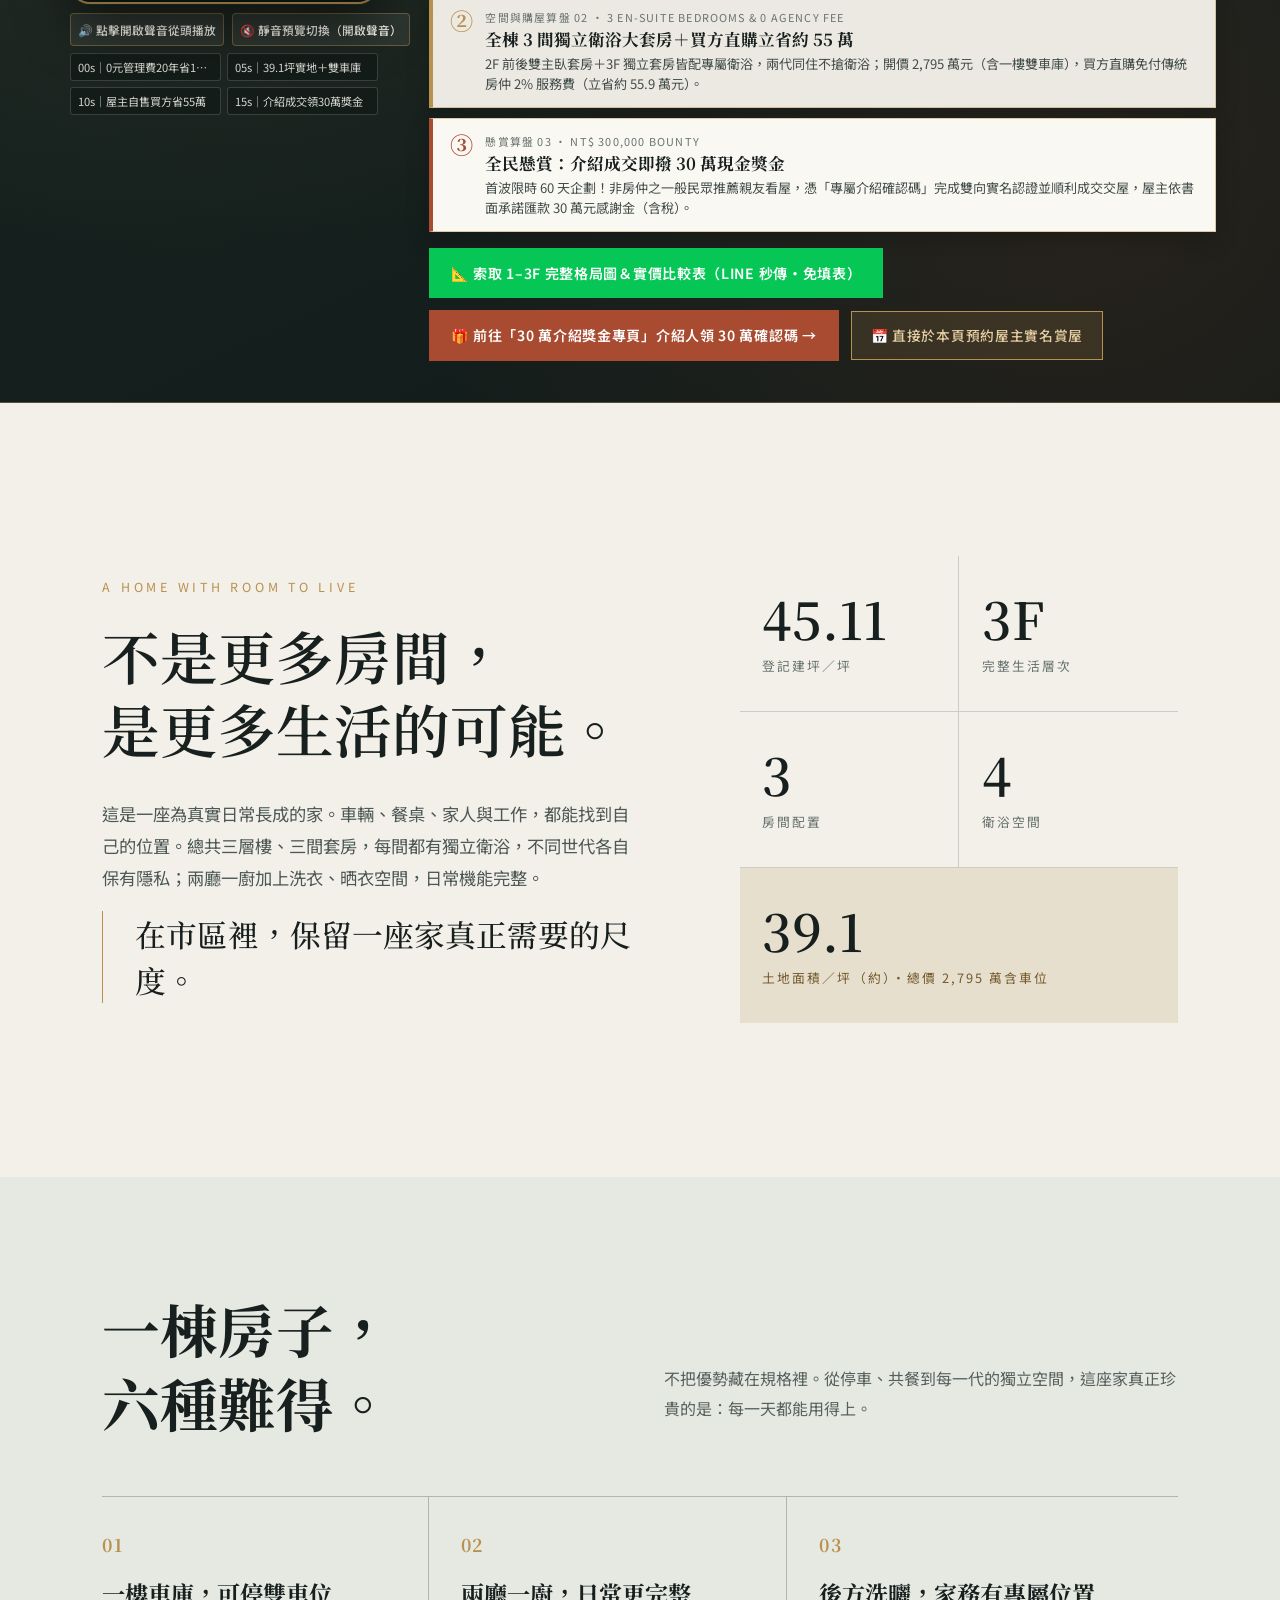
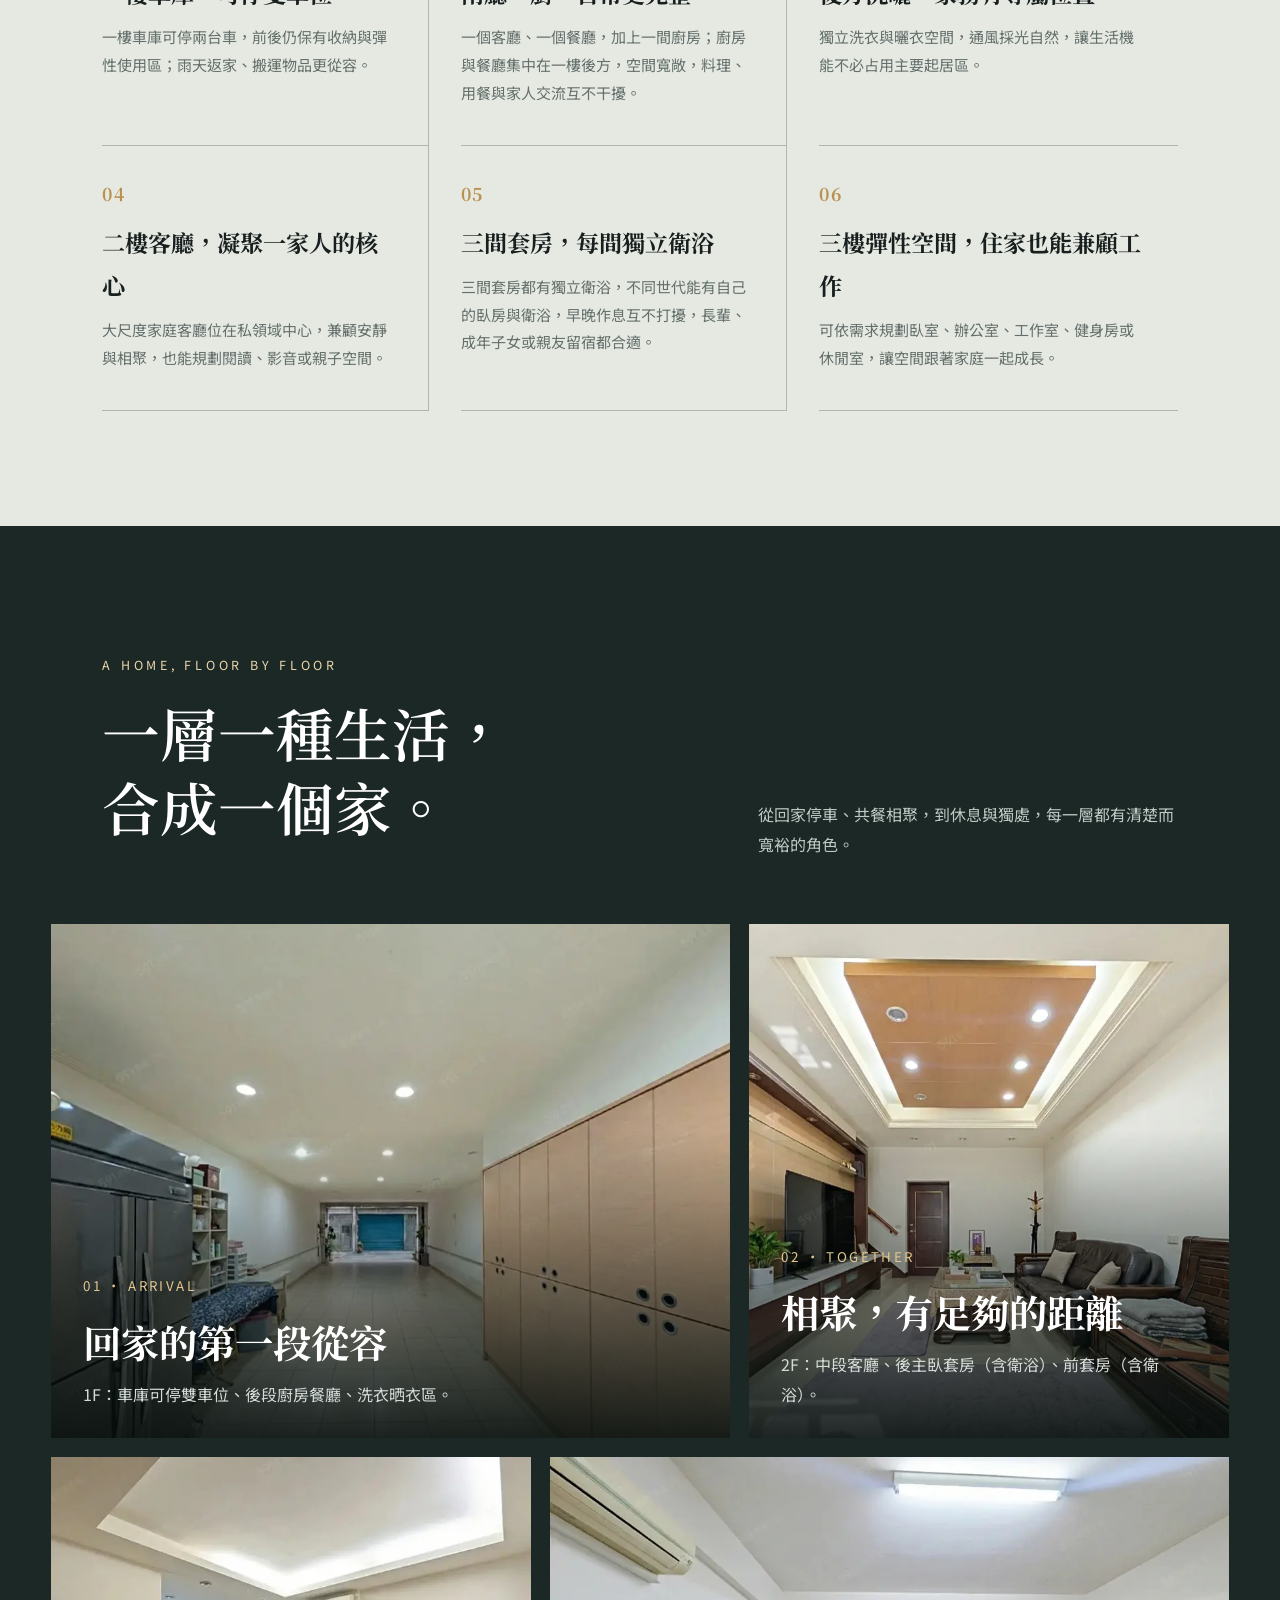
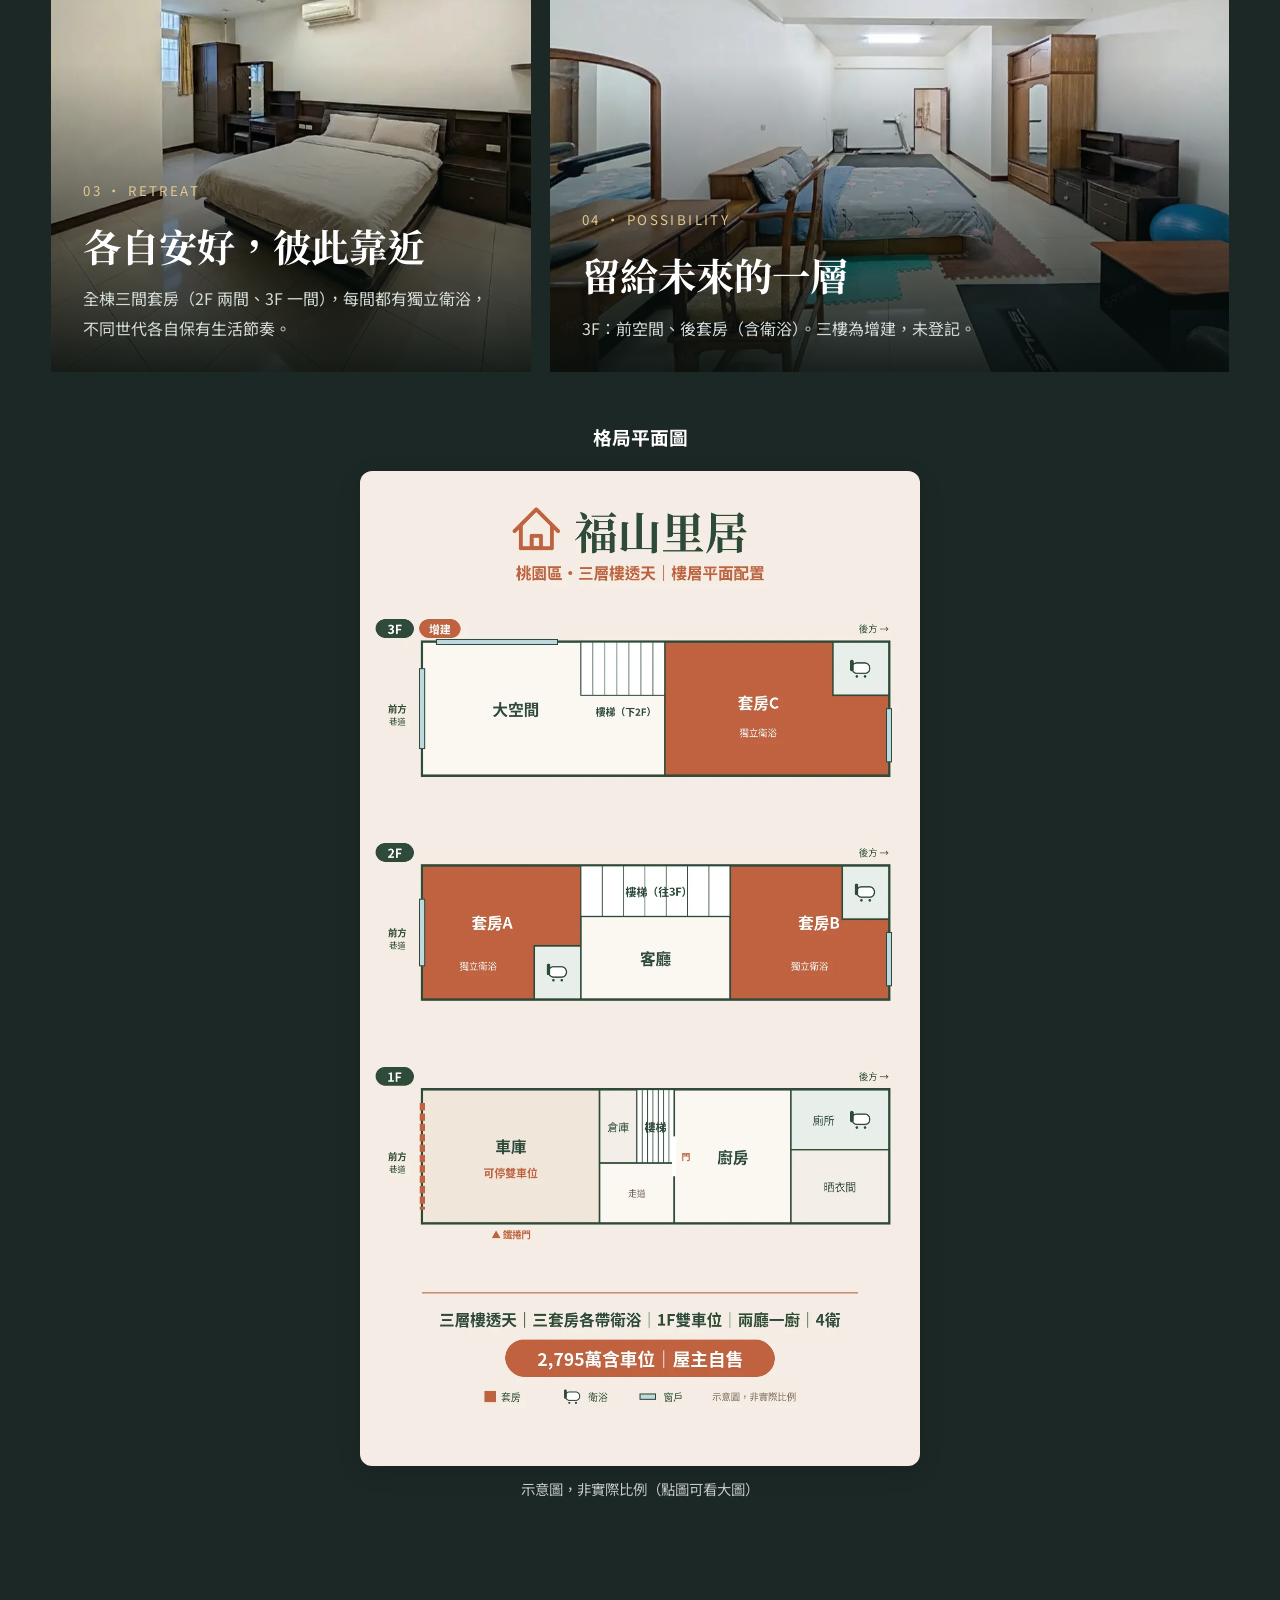
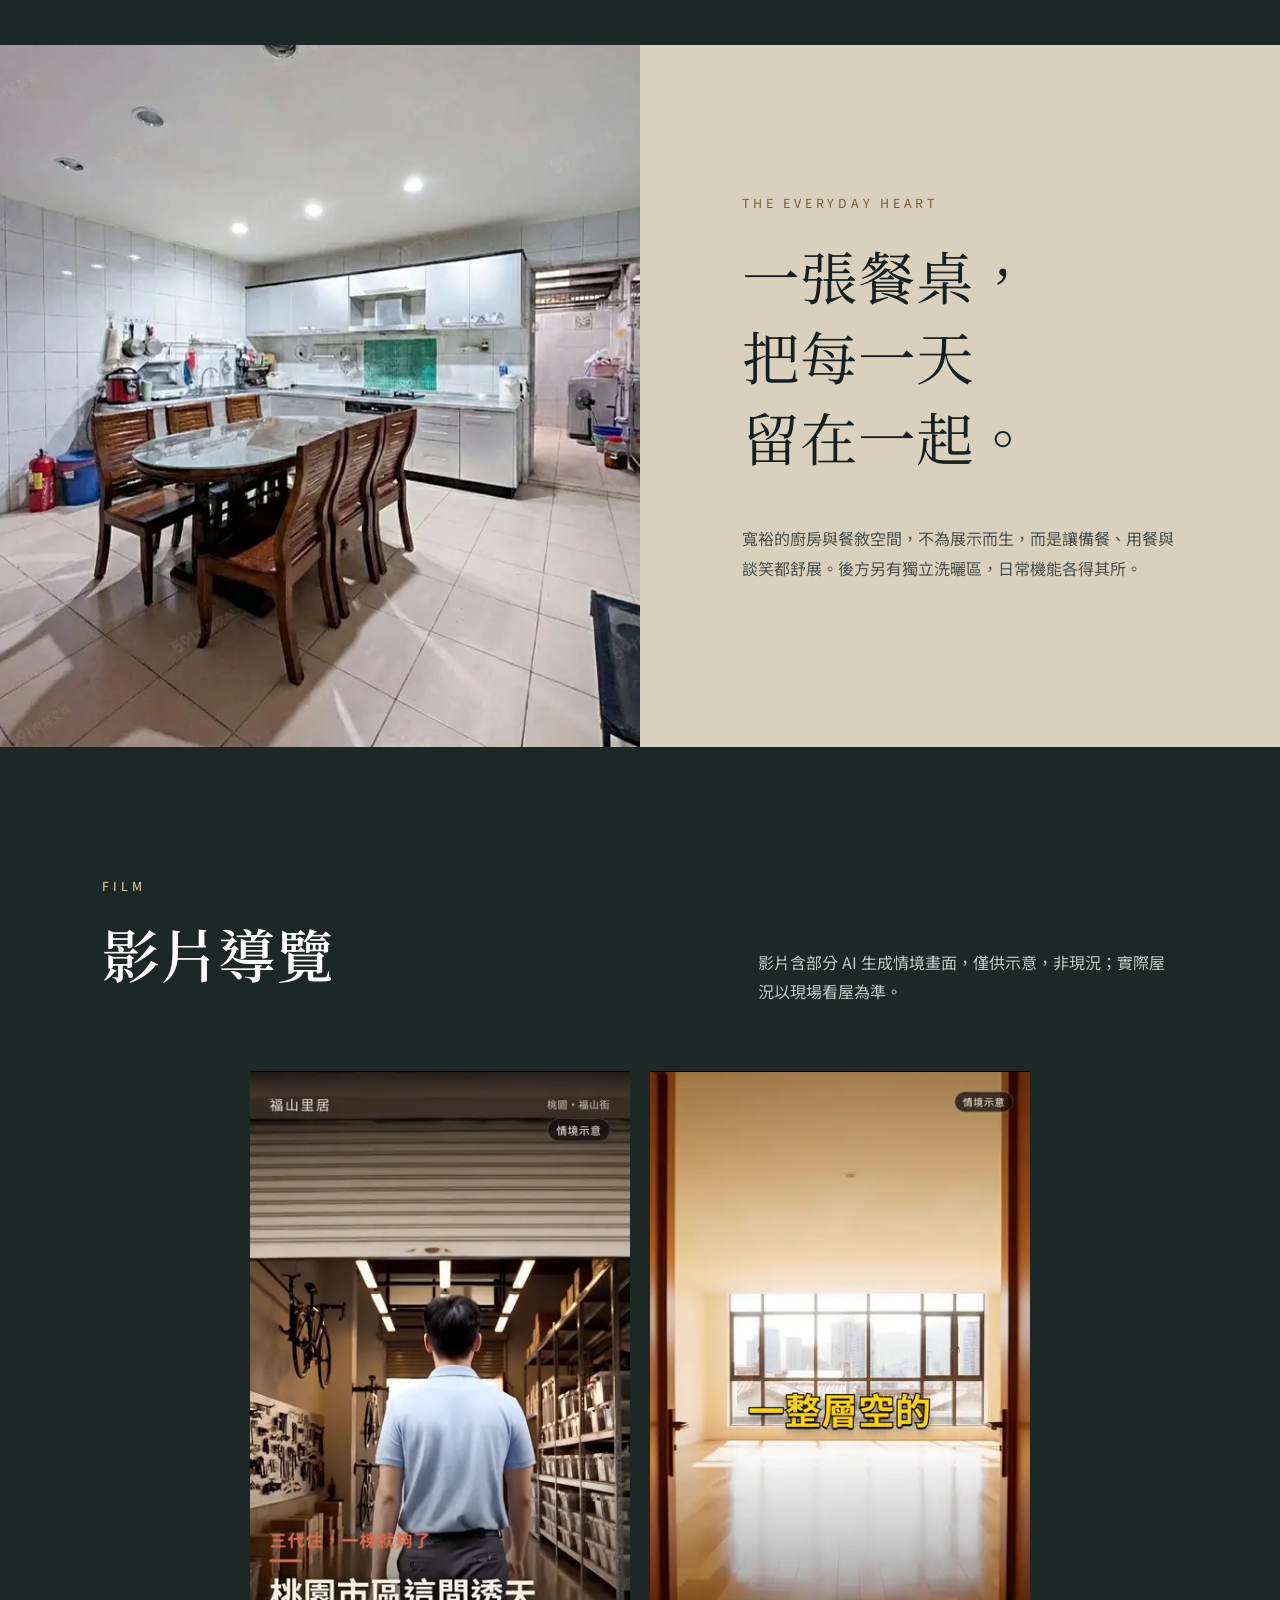
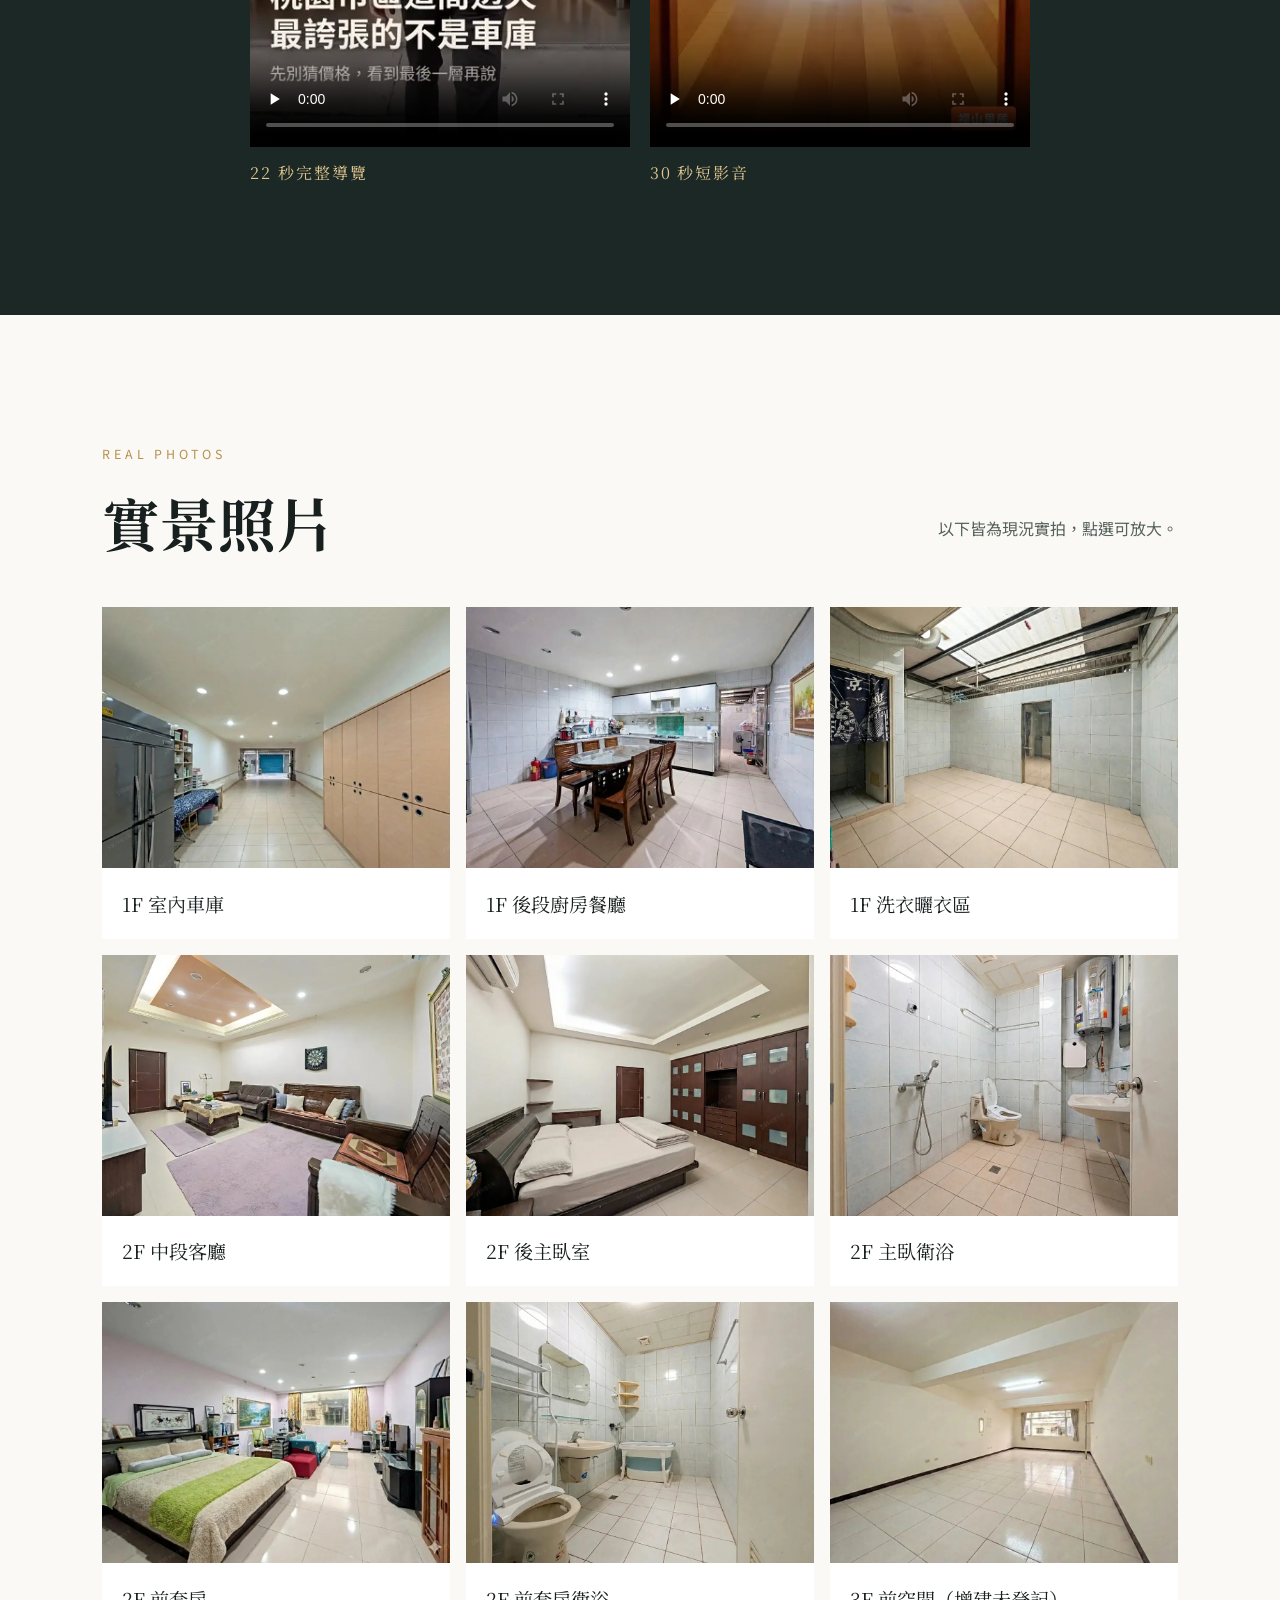
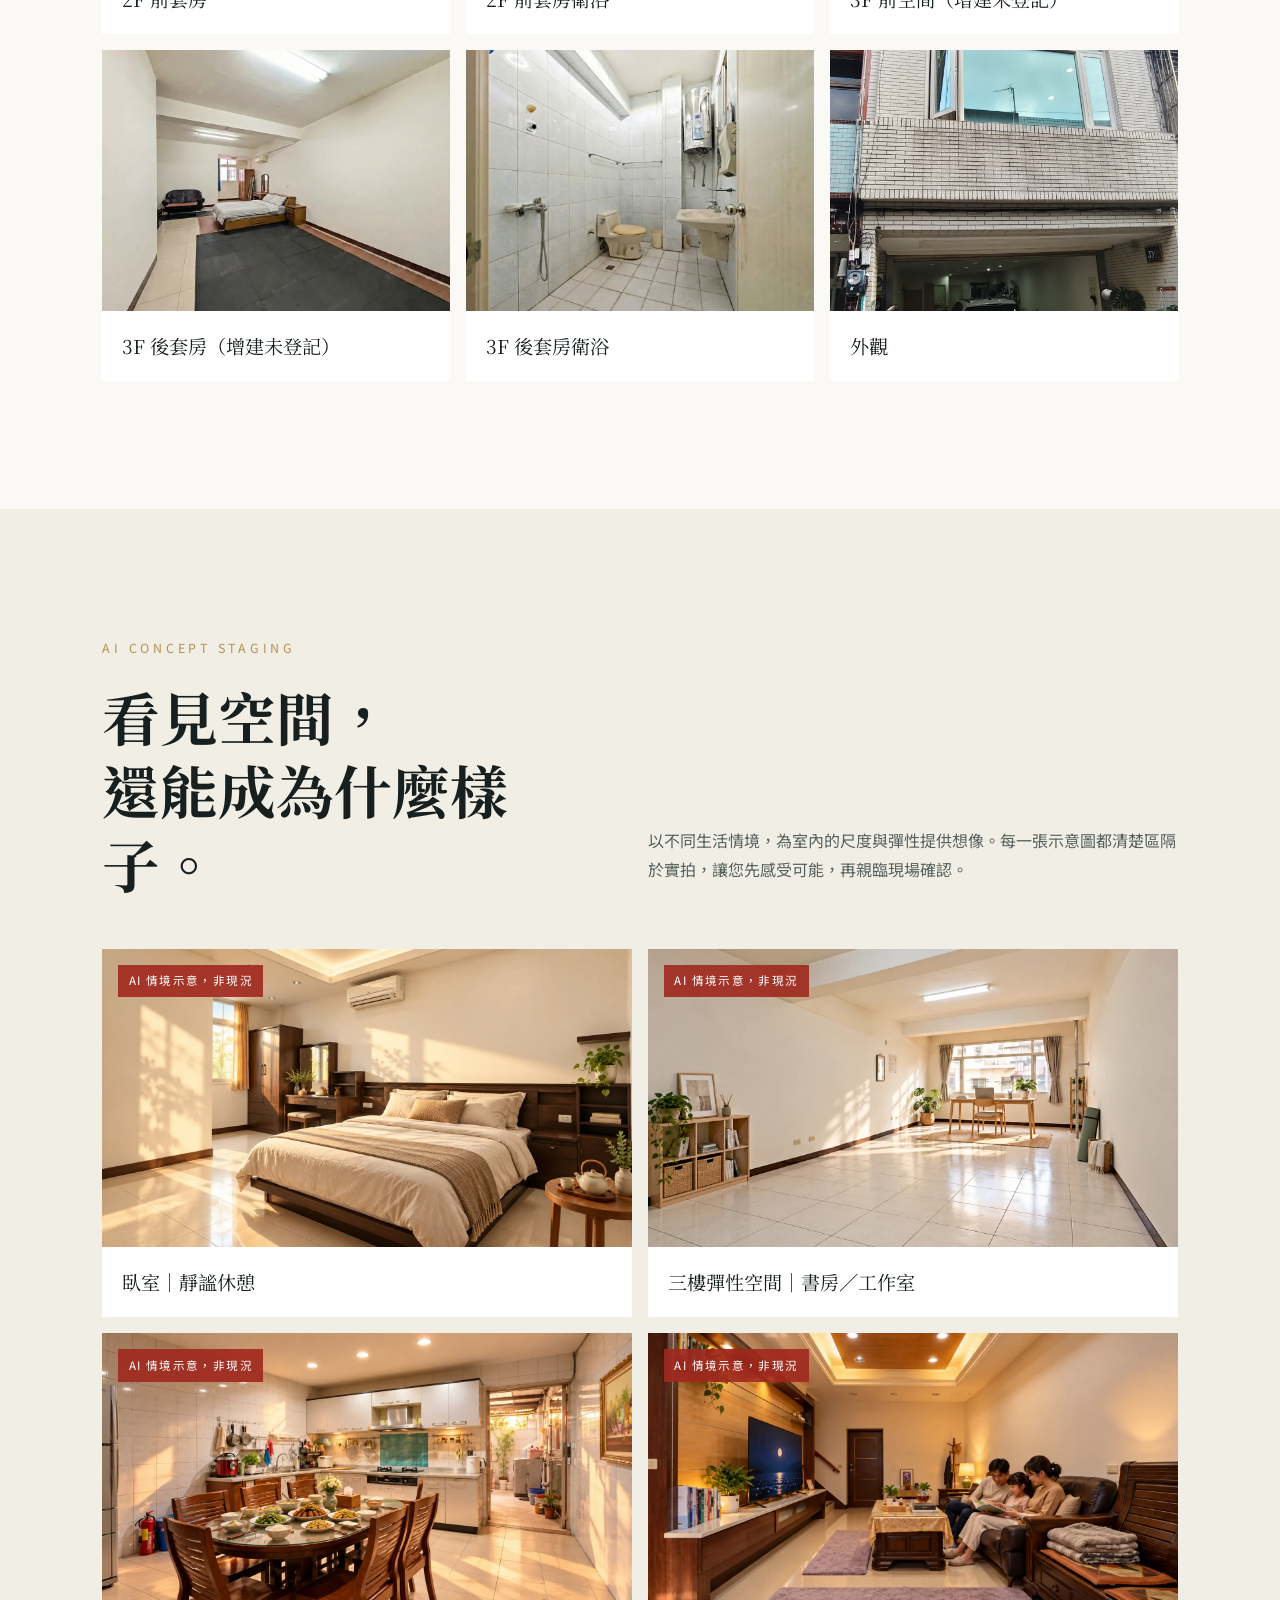
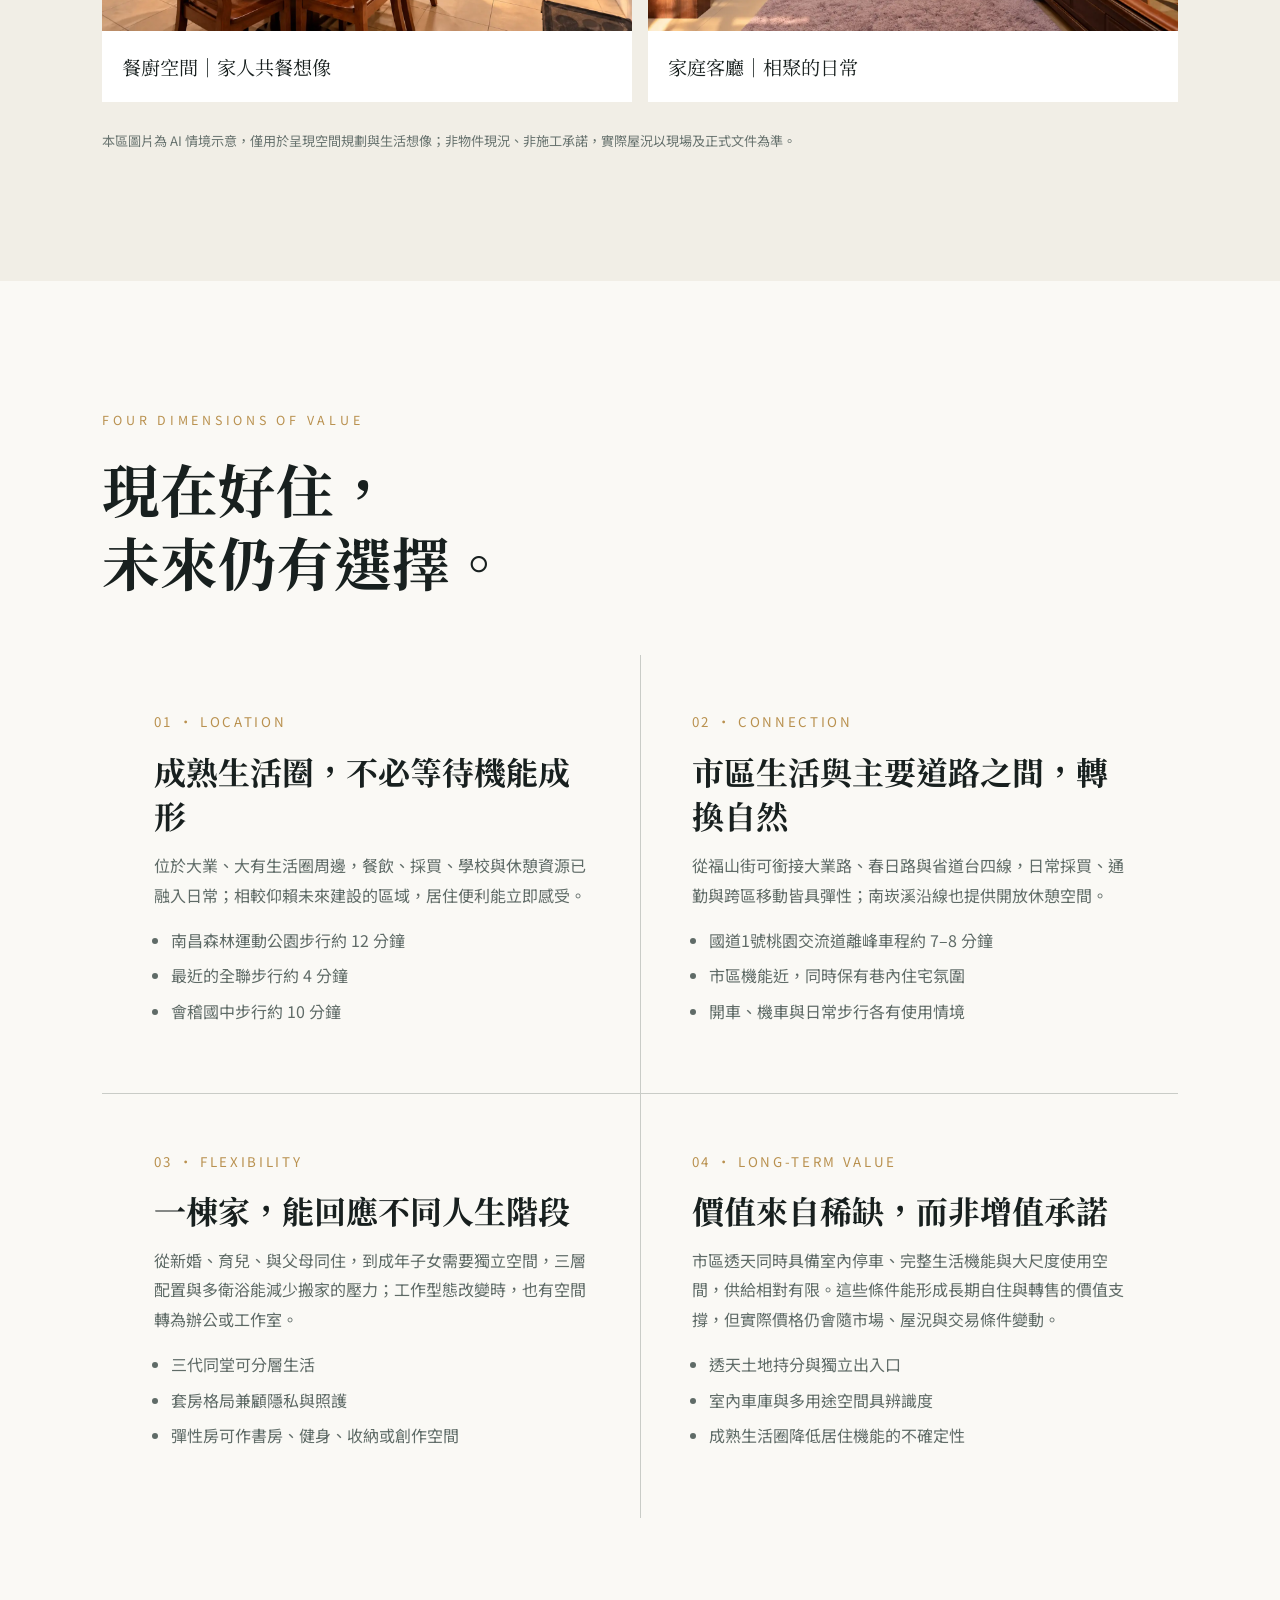
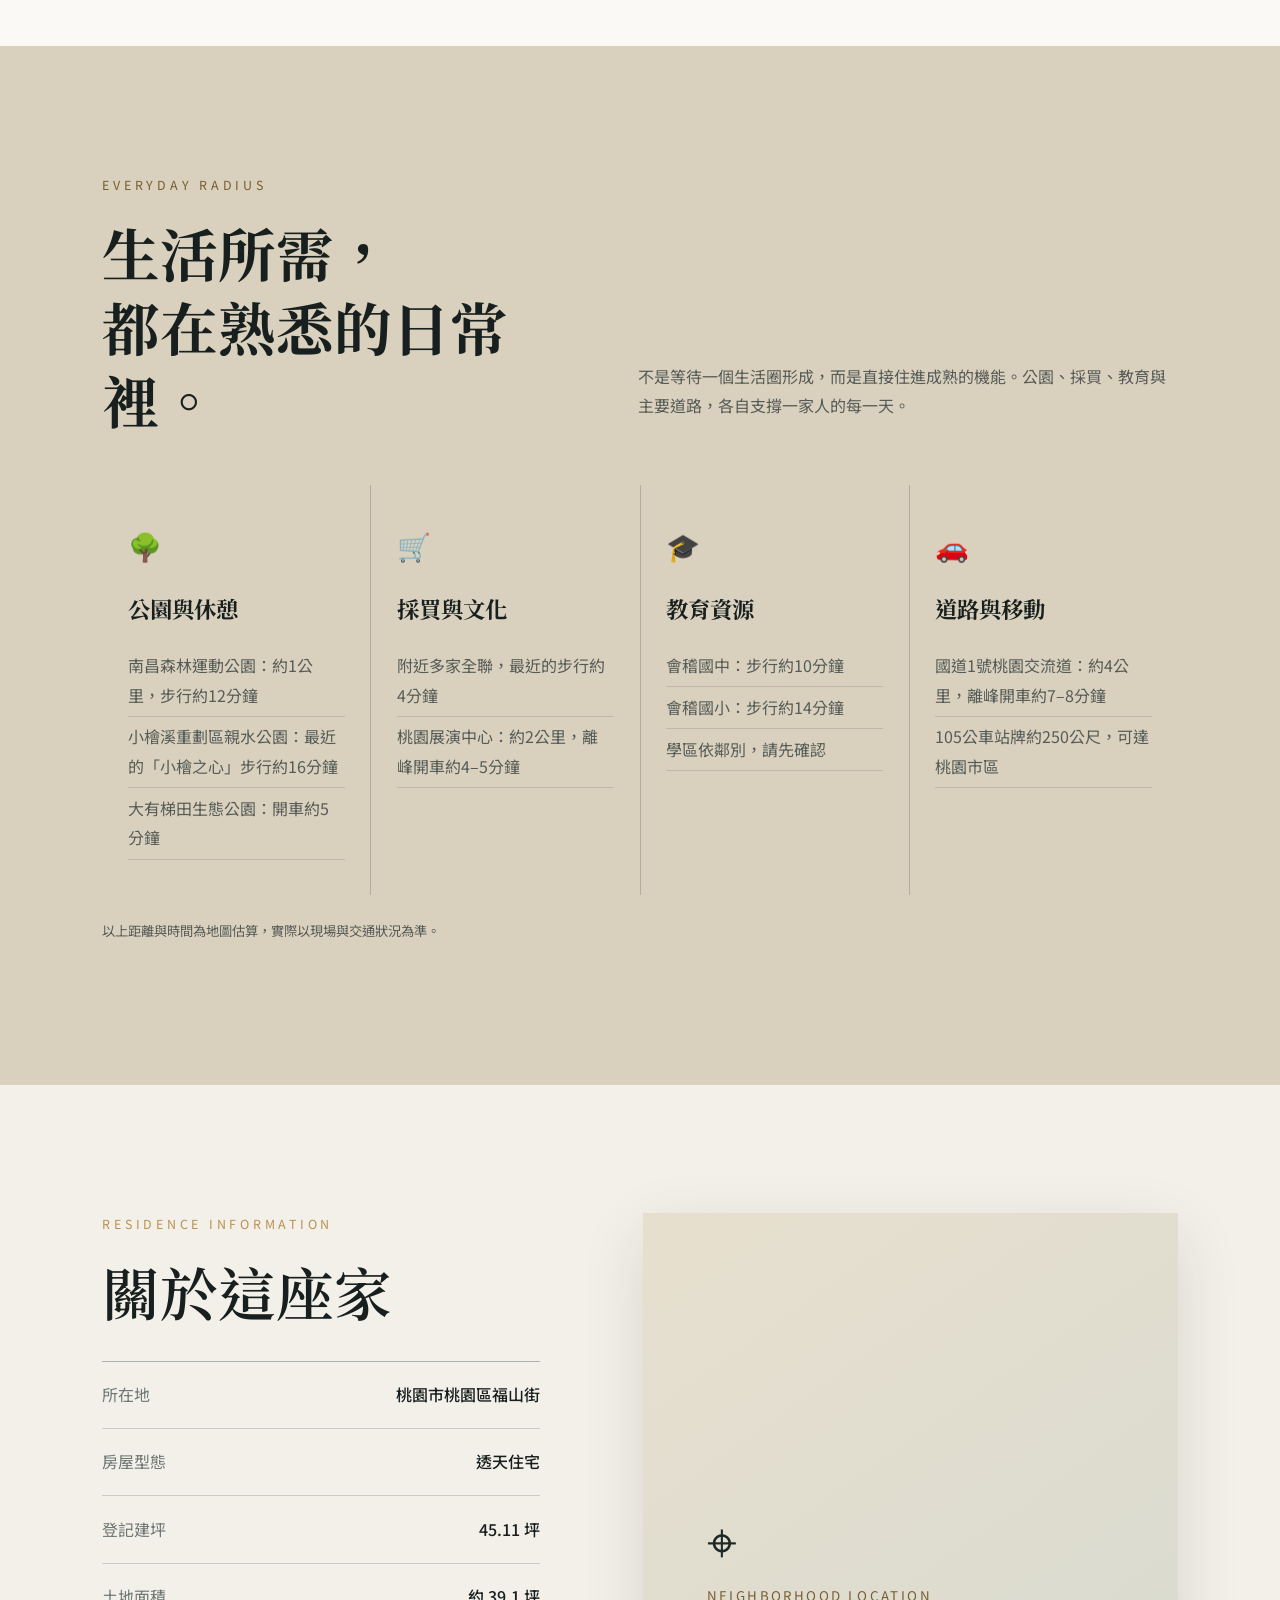
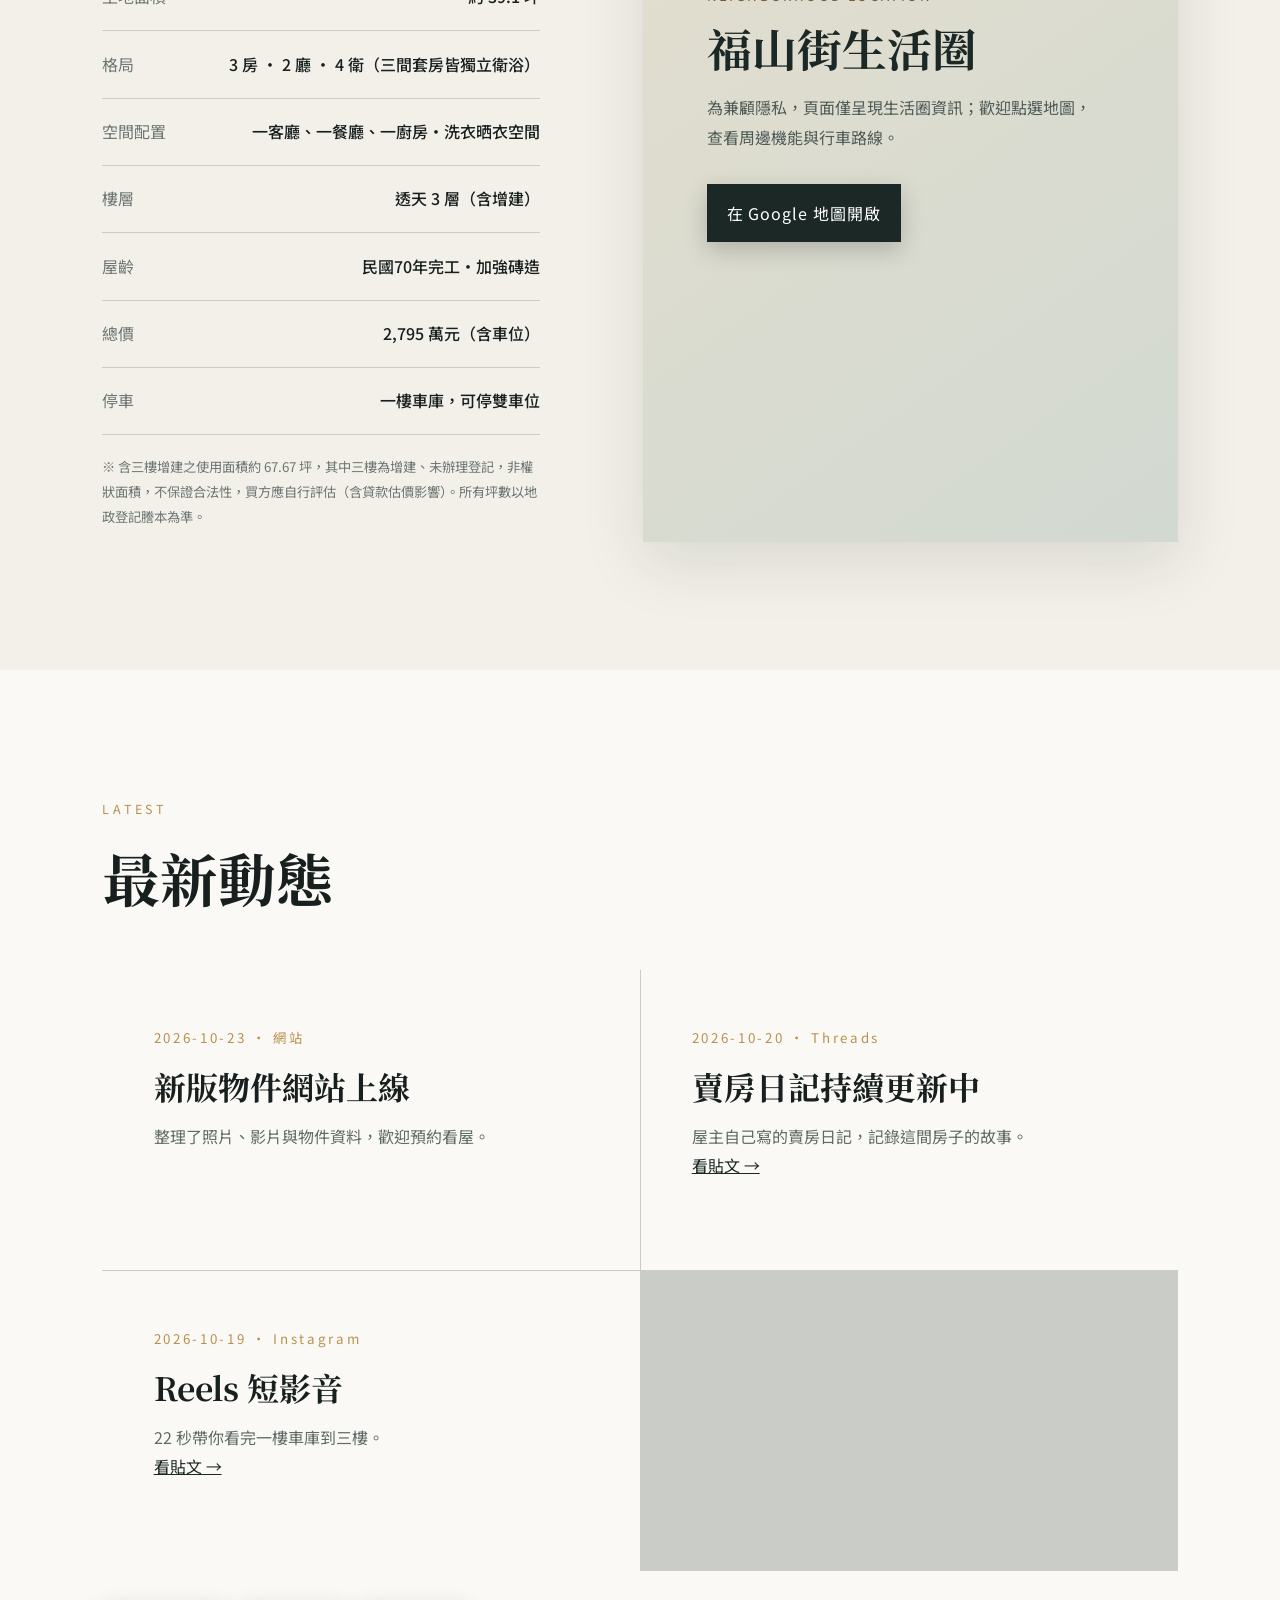
==== commit 7fef6ab2: "feat(cro): add low-friction LINE floorplan CTA, buyer value subtitle & sanitize lane number" ====
--- a/index.html
+++ b/index.html
@@ -45,6 +45,14 @@
         var href = (a.getAttribute('href') || '').toLowerCase();
         var trackAttr = a.getAttribute('data-track') || '';
         if (href.indexOf('line.me') !== -1 || href.indexOf('wa.me') !== -1 || href.indexOf('m.me') !== -1 || href.indexOf('mailto:') !== -1 || href.indexOf('#register-section') !== -1 || href.indexOf('#lead-form') !== -1 || a.hasAttribute('data-whatsapp-link') || trackAttr) {
+          if (trackAttr.indexOf('line_floorplan_click') !== -1) {
+            gtag('event', 'line_floorplan_click', {
+              'event_category': 'micro_conversion',
+              'event_label': a.getAttribute('data-cta-pos') || 'line_floorplan_cta',
+              'value': 1.0,
+              'currency': 'TWD'
+            });
+          }
           gtag('event', 'conversion', {
             'send_to': 'AW-18532399026/E3kCCPjEjakdELLv94RF',
             'value': 1.0,
@@ -115,7 +123,7 @@
 <body>
   <nav class="nav" aria-label="主要導覽"><a class="brand" href="#top">福山里居</a><div class="nav-links"><a href="#space">空間</a><a href="#video">影片</a><a href="#gallery">照片</a><a href="#area">生活圈</a><a href="#details">資料</a><a href="#news">動態</a><a href="#contact">預約</a></div></nav>
   <main>
-    <section class="hero" id="top"><div class="hero-bg"></div><div class="hero-content"><div class="eyebrow">Taoyuan · Fushan Residence · 屋主自售</div><h1>讓一家人的生活<br>各有餘裕</h1><p>桃園市心，難得保留約 39 坪土地的透天大宅尺度。從一樓深車庫到三層獨立生活領域，容得下相聚，也保留彼此的從容。</p><div class="ad-facts" aria-label="廣告重點資訊"><span>2,795 萬（含車位）</span><span>土地約 39.1 坪</span><span>登記建坪 45.11 坪</span><span>3 房 2 廳 4 衛</span><span>一樓室內車庫</span><span>桃園區福山街42巷</span></div><div class="hero-actions"><a class="line-button" href="#space">走進這座家</a><a class="line-button ghost" href="#lead-form" data-track="hero_lead_click">索取完整資料／預約賞屋</a></div></div><div class="scroll-cue">SCROLL TO EXPLORE</div></section>
+    <section class="hero" id="top"><div class="hero-bg"></div><div class="hero-content"><div class="eyebrow">Taoyuan · Fushan Residence · 屋主自售</div><h1>讓一家人的生活<br>各有餘裕</h1><p>桃園市心，難得保留約 39 坪土地的透天大宅尺度。從一樓深車庫到三層獨立生活領域，容得下相聚，也保留彼此的從容。</p><p class="hero-value-sub" style="color:#ead6aa;font-weight:500;font-size:clamp(0.98rem,1.55vw,1.18rem);letter-spacing:0.08em;margin:-1.1rem 0 1.35rem;">屋主自售免 55 萬仲介費・0 元社區管理費・獨立產權雙車庫</p><div class="ad-facts" aria-label="廣告重點資訊"><span>2,795 萬（含車位）</span><span>土地約 39.1 坪</span><span>登記建坪 45.11 坪</span><span>3 房 2 廳 4 衛</span><span>一樓室內車庫</span><span>桃園區福山街靜巷</span></div><div class="hero-actions"><a class="line-button" href="https://line.me/ti/p/~rainbow0725" data-line-oa="https://line.me/R/ti/p/@cfb7429v" target="_blank" rel="noopener" data-track="line_floorplan_click" data-cta-pos="hero_primary" onclick="if(typeof gtag==='function'){gtag('event','line_floorplan_click',{event_category:'micro_conversion',event_label:'hero_primary',value:1.0,currency:'TWD'});}" style="background:#06c755;border-color:#06c755;color:#fff;font-weight:600;box-shadow:0 10px 28px rgba(6,199,85,.32);">📐 索取 1–3F 完整格局圖＆實價比較表（LINE 秒傳・免填表）</a><a class="line-button" href="bonus/#register-section" data-track="hero_bonus_click" style="background:var(--gold);border-color:var(--gold);color:#121b19;font-weight:600;">🎁 介紹人領 30 萬確認碼</a><a class="line-button ghost" href="#lead-form" data-track="hero_lead_click">📅 預約實名賞屋</a><a class="line-button ghost" href="#space">走進這座家</a></div></div><div class="scroll-cue">SCROLL TO EXPLORE</div></section>
     
         <!-- D1: Dual 20s 9:16 AI Virtual Anchor Short Films & Value Calculator Showcase (C-20261025-FUSHAN-AVATAR-WEB-YT-DEPLOY) -->
     <section class="fushan-short-showcase" id="short-video-showcase" data-site-context="main" data-asset-prefix="bonus/" aria-label="20秒AI虛擬女主播雙片快覽與三大算盤專區">
@@ -242,8 +250,11 @@
           </div>
 
           <div class="fs-cta-group">
+            <a class="fs-cta-primary" href="https://line.me/ti/p/~rainbow0725" data-line-oa="https://line.me/R/ti/p/@cfb7429v" target="_blank" rel="noopener" data-track="line_floorplan_click" data-cta-pos="showcase_primary" onclick="if(typeof gtag==='function'){gtag('event','line_floorplan_click',{event_category:'micro_conversion',event_label:'showcase_primary',value:1.0,currency:'TWD'});}" style="background:#06c755;border-color:#06c755;color:#fff;">
+              📐 索取 1–3F 完整格局圖＆實價比較表（LINE 秒傳・免填表）
+            </a>
             <a class="fs-cta-primary" href="bonus/#register-section" data-track="short_showcase_bonus_cta">
-              🎁 前往「30 萬介紹獎金專頁」線上登記／預約看屋 →
+              🎁 前往「30 萬介紹獎金專頁」介紹人領 30 萬確認碼 →
             </a>
             <a class="fs-cta-secondary" href="#lead-form" data-track="short_showcase_main_lead">
               📅 直接於本頁預約屋主實名賞屋
@@ -263,7 +274,7 @@
     <section class="radius" id="area"><div class="radius-head reveal"><div><div class="eyebrow" style="color:#795e31">Everyday radius</div><h2>生活所需，<br>都在熟悉的日常裡。</h2></div><p>不是等待一個生活圈形成，而是直接住進成熟的機能。公園、採買、教育與主要道路，各自支撐一家人的每一天。</p></div><div class="radius-grid"><article class="radius-card reveal"><span>🌳</span><h3>公園與休憩</h3><ul><li>南昌森林運動公園：約1公里，步行約12分鐘</li><li>小檜溪重劃區親水公園：最近的「小檜之心」步行約16分鐘</li><li>大有梯田生態公園：開車約5分鐘</li></ul></article><article class="radius-card reveal"><span>🛒</span><h3>採買與文化</h3><ul><li>附近多家全聯，最近的步行約4分鐘</li><li>桃園展演中心：約2公里，離峰開車約4–5分鐘</li></ul></article><article class="radius-card reveal"><span>🎓</span><h3>教育資源</h3><ul><li>會稽國中：步行約10分鐘</li><li>會稽國小：步行約14分鐘</li><li>學區依鄰別，請先確認</li></ul></article><article class="radius-card reveal"><span>🚗</span><h3>道路與移動</h3><ul><li>國道1號桃園交流道：約4公里，離峰開車約7–8分鐘</li><li>105公車站牌約250公尺，可達桃園市區</li></ul></article></div><p class="note">以上距離與時間為地圖估算，實際以現場與交通狀況為準。</p></section>
     <section class="facts" id="details"><div class="reveal"><div class="eyebrow" style="color:var(--gold)">Residence information</div><h2>關於這座家</h2><dl class="fact-list"><div class="fact"><dt>所在地</dt><dd>桃園市桃園區福山街</dd></div><div class="fact"><dt>房屋型態</dt><dd>透天住宅</dd></div><div class="fact"><dt>登記建坪</dt><dd>45.11 坪</dd></div><div class="fact"><dt>土地面積</dt><dd>約 39.1 坪</dd></div><div class="fact"><dt>格局</dt><dd>3 房 · 2 廳 · 4 衛（三間套房皆獨立衛浴）</dd></div><div class="fact"><dt>空間配置</dt><dd>一客廳、一餐廳、一廚房・洗衣晒衣空間</dd></div><div class="fact"><dt>樓層</dt><dd>透天 3 層（含增建）</dd></div><div class="fact"><dt>屋齡</dt><dd>民國70年完工・加強磚造</dd></div><div class="fact"><dt>總價</dt><dd>2,795 萬元（含車位）</dd></div><div class="fact"><dt>停車</dt><dd>一樓車庫，可停雙車位</dd></div></dl><p class="note">※ 含三樓增建之使用面積約 67.67 坪，其中三樓為增建、未辦理登記，非權狀面積，不保證合法性，買方應自行評估（含貸款估價影響）。所有坪數以地政登記謄本為準。</p></div><div class="map-wrap map-card reveal"><span class="map-card-icon" aria-hidden="true">⌖</span><small>NEIGHBORHOOD LOCATION</small><h3>福山街生活圈</h3><p>為兼顧隱私，頁面僅呈現生活圈資訊；歡迎點選地圖，查看周邊機能與行車路線。</p><a class="map-open" href="https://maps.app.goo.gl/TQXUu6Tzvprm1nDR7" target="_blank" rel="noopener">在 Google 地圖開啟</a></div></section>
     <section class="value-scenes" id="news"><div class="reveal"><div class="eyebrow" style="color:var(--gold)">Latest</div><h2>最新動態</h2></div><div id="feed" class="scene-grid"><p class="scene">載入中…</p></div><p class="social"><a class="map-open" href="https://www.instagram.com/fushan.residence/" target="_blank" rel="noopener">Instagram</a><a class="map-open" href="https://www.threads.com/@fushan.residence" target="_blank" rel="noopener">Threads</a><a class="map-open" href="https://sale.591.com.tw/home/house/detail/2/21114969.html" target="_blank" rel="noopener">591 刊登</a></p></section>
-    <section class="contact" id="contact"><div class="reveal"><div class="eyebrow">Private viewing</div><h2>親自走進來，<br>感受空間真正的尺度。</h2><p>透過 WhatsApp 直接聯絡屋主 Jay，索取完整房屋資料，並安排合適的賞屋時段。</p><div class="whatsapp-card"><div class="whatsapp-qr"><img src="img/whatsapp-jay.png" alt="Jay 的 WhatsApp 聯絡 QR Code" loading="lazy"></div><div class="whatsapp-copy"><h3>一鍵開啟對話</h3><p>使用 WhatsApp 直接與屋主 Jay 聯絡；確認後即可傳送，不必先儲存聯絡人。</p><a class="line-button whatsapp-button" data-whatsapp-link data-track="whatsapp_click" href="https://wa.me/886975066275?text=%E6%82%A8%E5%A5%BD%EF%BC%8C%E6%88%91%E6%83%B3%E4%BA%86%E8%A7%A3%E7%A6%8F%E5%B1%B1%E8%A1%97%E7%94%9F%E6%B4%BB%E5%9C%88%E9%80%99%E9%96%93%E9%80%8F%E5%A4%A9%EF%BC%8C%E8%AB%8B%E5%95%8F%E6%96%B9%E4%BE%BF%E6%8F%90%E4%BE%9B%E5%AE%8C%E6%95%B4%E8%B3%87%E6%96%99%E8%88%87%E9%A0%90%E7%B4%84%E8%B3%9E%E5%B1%8B%E5%97%8E%EF%BC%9F" target="_blank" rel="noopener" aria-label="使用 WhatsApp 聯絡 Jay 預約賞屋">WhatsApp 立即詢問</a><p class="line-note">LINE ID：<a href="https://line.me/ti/p/~rainbow0725" target="_blank" rel="noopener" style="color:inherit">rainbow0725</a></p><small>或使用手機掃描 QR Code 聯絡 Jay</small></div></div><div class="lead-section"><div class="eyebrow">Request details</div><h3>先留下需求，我們為你安排合適的賞屋時間。</h3><p>填寫後可選擇以 WhatsApp 或 Email 開啟已帶入需求的訊息，再確認送出即可。</p><form class="lead-form" id="lead-form"><label>姓名<input name="name" autocomplete="name" required></label><label>手機<input name="phone" type="tel" autocomplete="tel" inputmode="tel" required></label><label>方便賞屋時間<select name="viewing_time" required><option value="">請選擇</option><option>平日上午</option><option>平日下午</option><option>平日晚上</option><option>週末上午</option><option>週末下午</option><option>可再聯繫安排</option></select></label><label>補充需求<textarea name="notes" placeholder="例如：預計購屋時間、家庭成員、想了解的空間等"></textarea></label><label class="full consent"><input name="consent" type="checkbox" required>我同意屋主就本次賞屋需求與我聯繫。</label><div class="lead-actions"><button class="line-button whatsapp-button lead-submit" type="submit">透過 WhatsApp 傳送賞屋需求</button><button class="line-button email-button lead-submit" type="button" id="email-lead-button">透過 Email 傳送賞屋需求</button></div><p class="lead-notice" aria-live="polite"></p></form></div></div></section>
+    <section class="contact" id="contact"><div class="reveal"><div class="eyebrow">Private viewing</div><h2>親自走進來，<br>感受空間真正的尺度。</h2><p>透過 WhatsApp 直接聯絡屋主 Jay，索取完整房屋資料，並安排合適的賞屋時段。</p><div class="whatsapp-card"><div class="whatsapp-qr"><img src="img/whatsapp-jay.png" alt="Jay 的 WhatsApp 聯絡 QR Code" loading="lazy"></div><div class="whatsapp-copy"><h3>一鍵開啟對話</h3><p>使用 WhatsApp 直接與屋主 Jay 聯絡；確認後即可傳送，不必先儲存聯絡人。</p><a class="line-button whatsapp-button" data-whatsapp-link data-track="whatsapp_click" href="https://wa.me/886975066275?text=%E6%82%A8%E5%A5%BD%EF%BC%8C%E6%88%91%E6%83%B3%E4%BA%86%E8%A7%A3%E7%A6%8F%E5%B1%B1%E8%A1%97%E7%94%9F%E6%B4%BB%E5%9C%88%E9%80%99%E9%96%93%E9%80%8F%E5%A4%A9%EF%BC%8C%E8%AB%8B%E5%95%8F%E6%96%B9%E4%BE%BF%E6%8F%90%E4%BE%9B%E5%AE%8C%E6%95%B4%E8%B3%87%E6%96%99%E8%88%87%E9%A0%90%E7%B4%84%E8%B3%9E%E5%B1%8B%E5%97%8E%EF%BC%9F" target="_blank" rel="noopener" aria-label="使用 WhatsApp 聯絡 Jay 預約賞屋">WhatsApp 立即詢問</a><div style="margin-top:0.85rem;"><a class="line-button" href="https://line.me/ti/p/~rainbow0725" data-line-oa="https://line.me/R/ti/p/@cfb7429v" target="_blank" rel="noopener" data-track="line_floorplan_click" data-cta-pos="contact_section" onclick="if(typeof gtag==='function'){gtag('event','line_floorplan_click',{event_category:'micro_conversion',event_label:'contact_section',value:1.0,currency:'TWD'});}" style="background:#06c755;border-color:#06c755;color:#fff;font-weight:600;padding:0.8rem 1.4rem;">📐 索取 1–3F 完整格局圖＆實價比較表（LINE 秒傳・免填表）</a></div><p class="line-note">LINE ID：<a href="https://line.me/ti/p/~rainbow0725" target="_blank" rel="noopener" style="color:inherit">rainbow0725</a></p><small>或使用手機掃描 QR Code 聯絡 Jay</small></div></div><div class="lead-section"><div class="eyebrow">Request details</div><h3>先留下需求，我們為你安排合適的賞屋時間。</h3><p>填寫後可選擇以 WhatsApp 或 Email 開啟已帶入需求的訊息，再確認送出即可。</p><form class="lead-form" id="lead-form"><label>姓名<input name="name" autocomplete="name" required></label><label>手機<input name="phone" type="tel" autocomplete="tel" inputmode="tel" required></label><label>方便賞屋時間<select name="viewing_time" required><option value="">請選擇</option><option>平日上午</option><option>平日下午</option><option>平日晚上</option><option>週末上午</option><option>週末下午</option><option>可再聯繫安排</option></select></label><label>補充需求<textarea name="notes" placeholder="例如：預計購屋時間、家庭成員、想了解的空間等"></textarea></label><label class="full consent"><input name="consent" type="checkbox" required>我同意屋主就本次賞屋需求與我聯繫。</label><div class="lead-actions"><button class="line-button whatsapp-button lead-submit" type="submit">透過 WhatsApp 傳送賞屋需求</button><button class="line-button email-button lead-submit" type="button" id="email-lead-button">透過 Email 傳送賞屋需求</button></div><p class="lead-notice" aria-live="polite"></p></form></div></div></section>
   </main>
   <section id="b2b-turnkey-service" aria-label="屋主自售系統代建服務" style="background:linear-gradient(160deg,#121c1a,#1b2825);color:#f3f0e9;border-top:2px solid #b9914f;padding:clamp(2.2rem,4vw,3.2rem) clamp(1.25rem,6vw,6rem);">
     <div style="max-width:1180px;margin:0 auto;display:flex;flex-wrap:wrap;align-items:center;justify-content:space-between;gap:1.5rem;">
